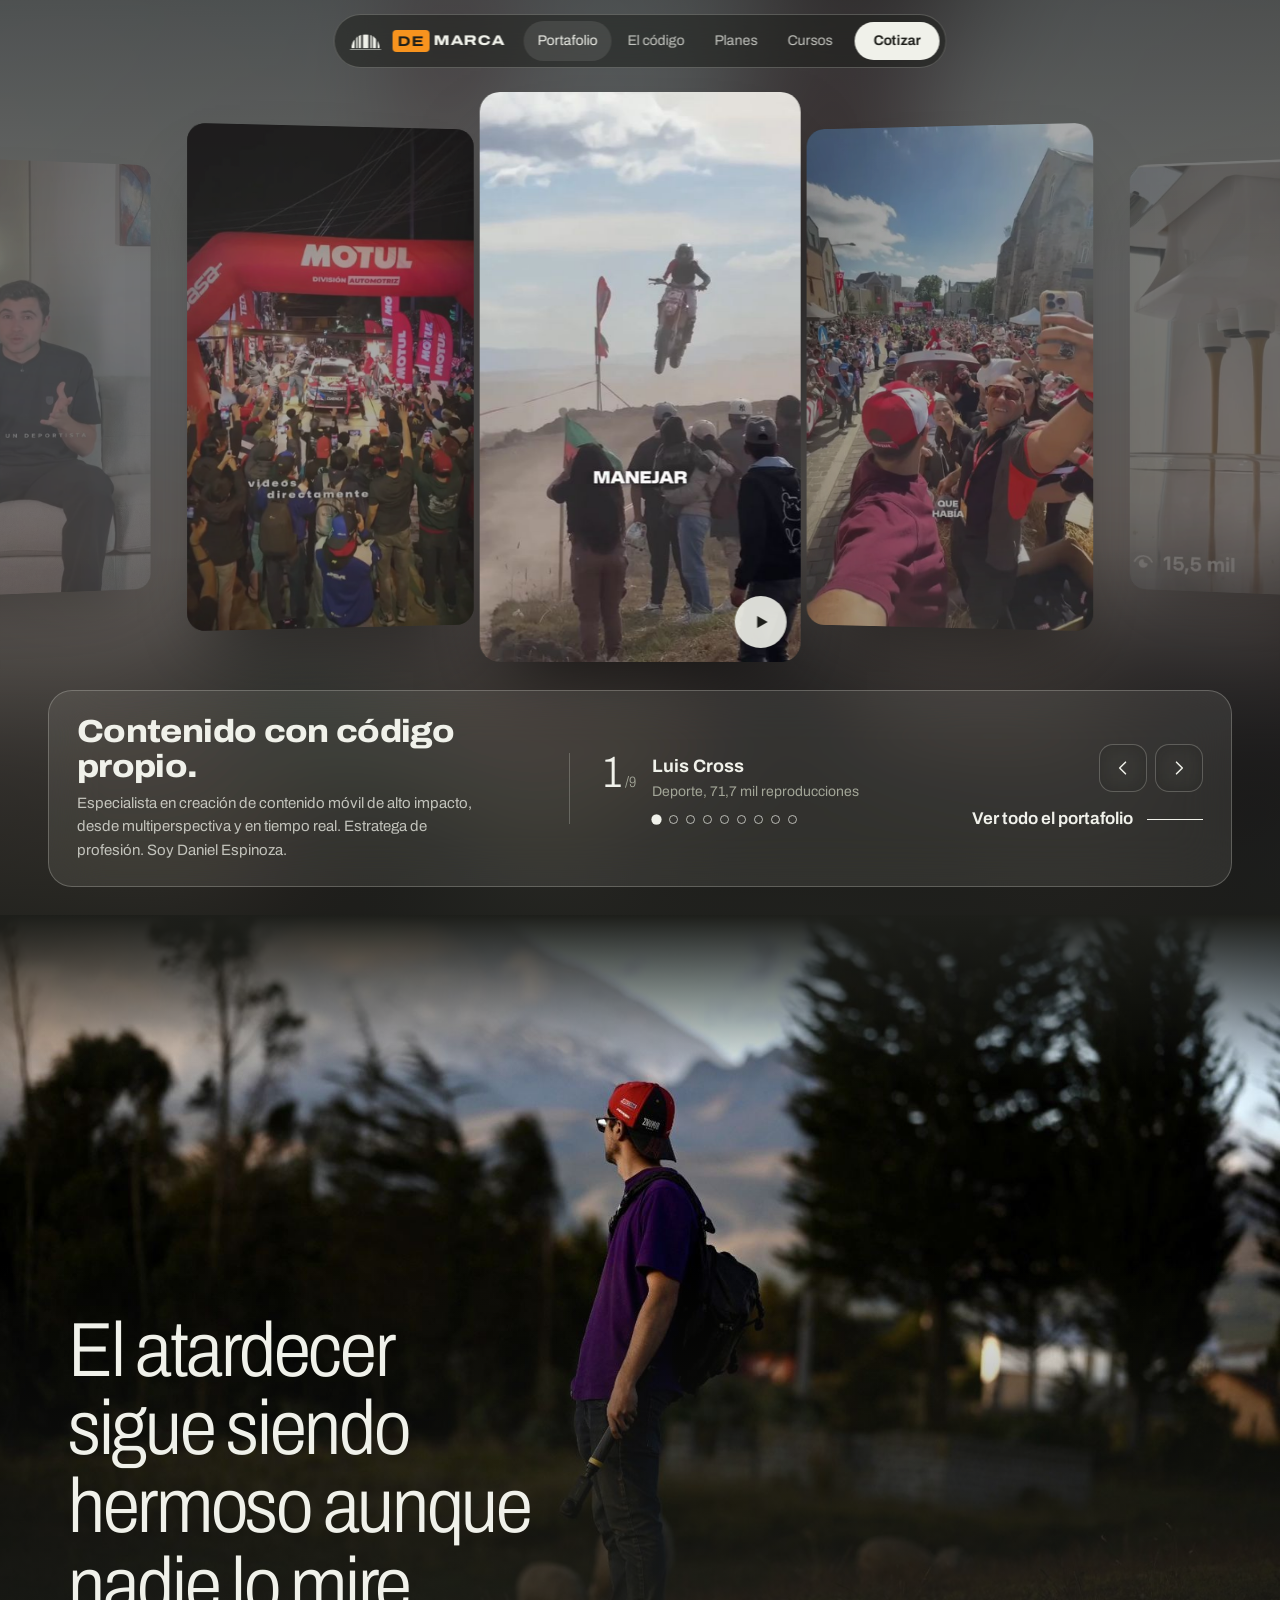
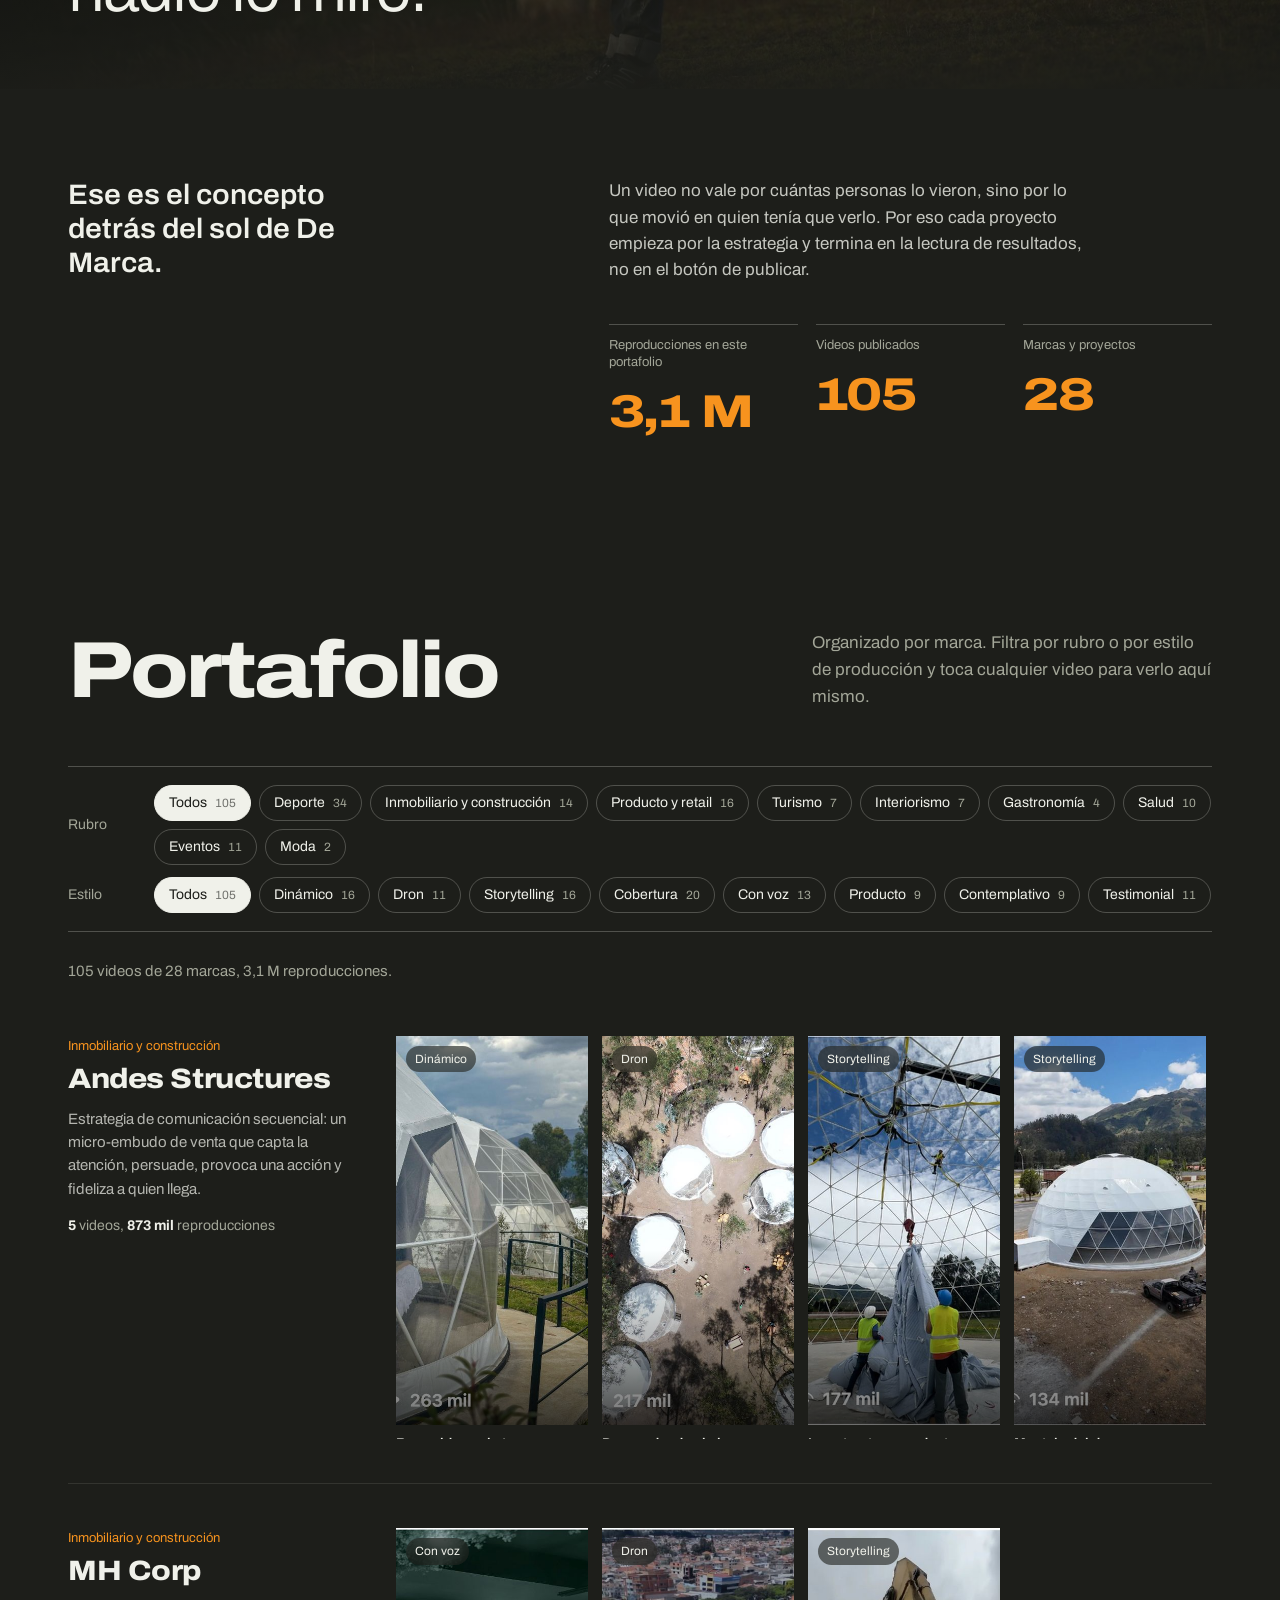
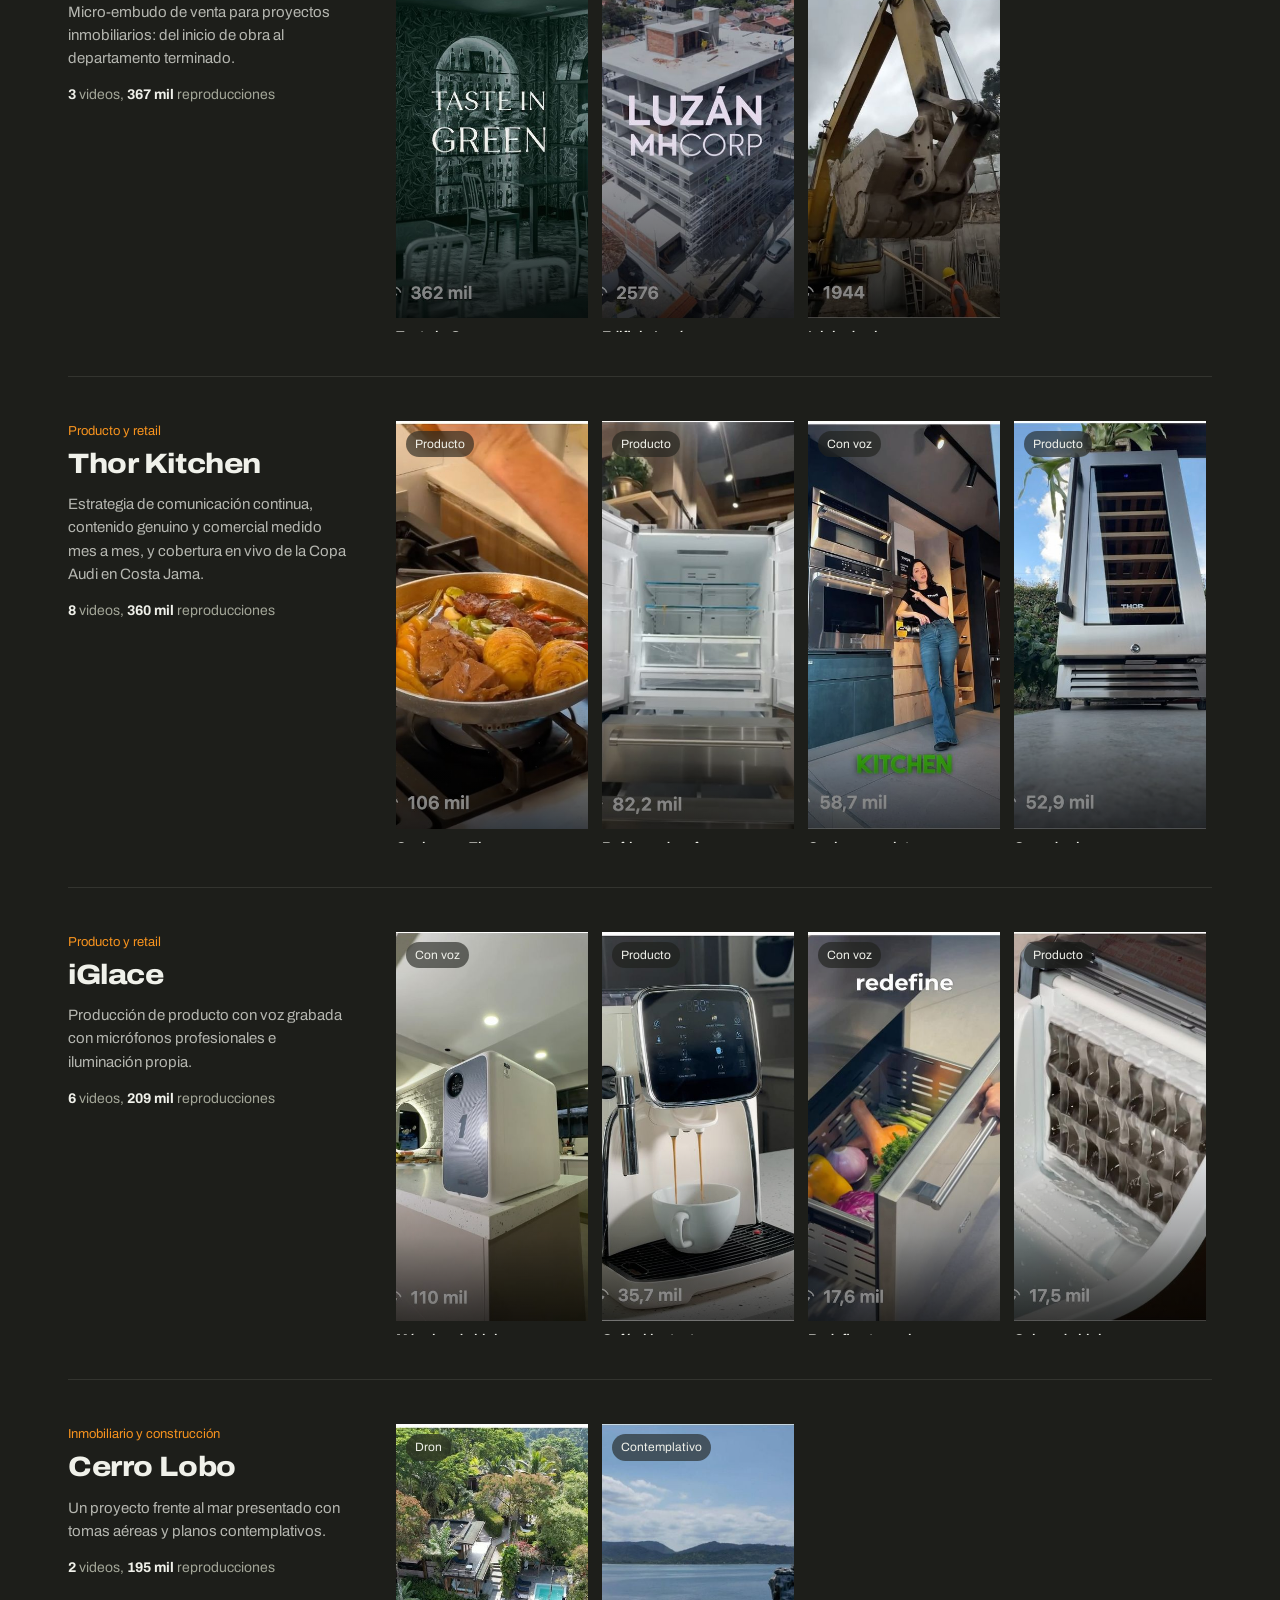
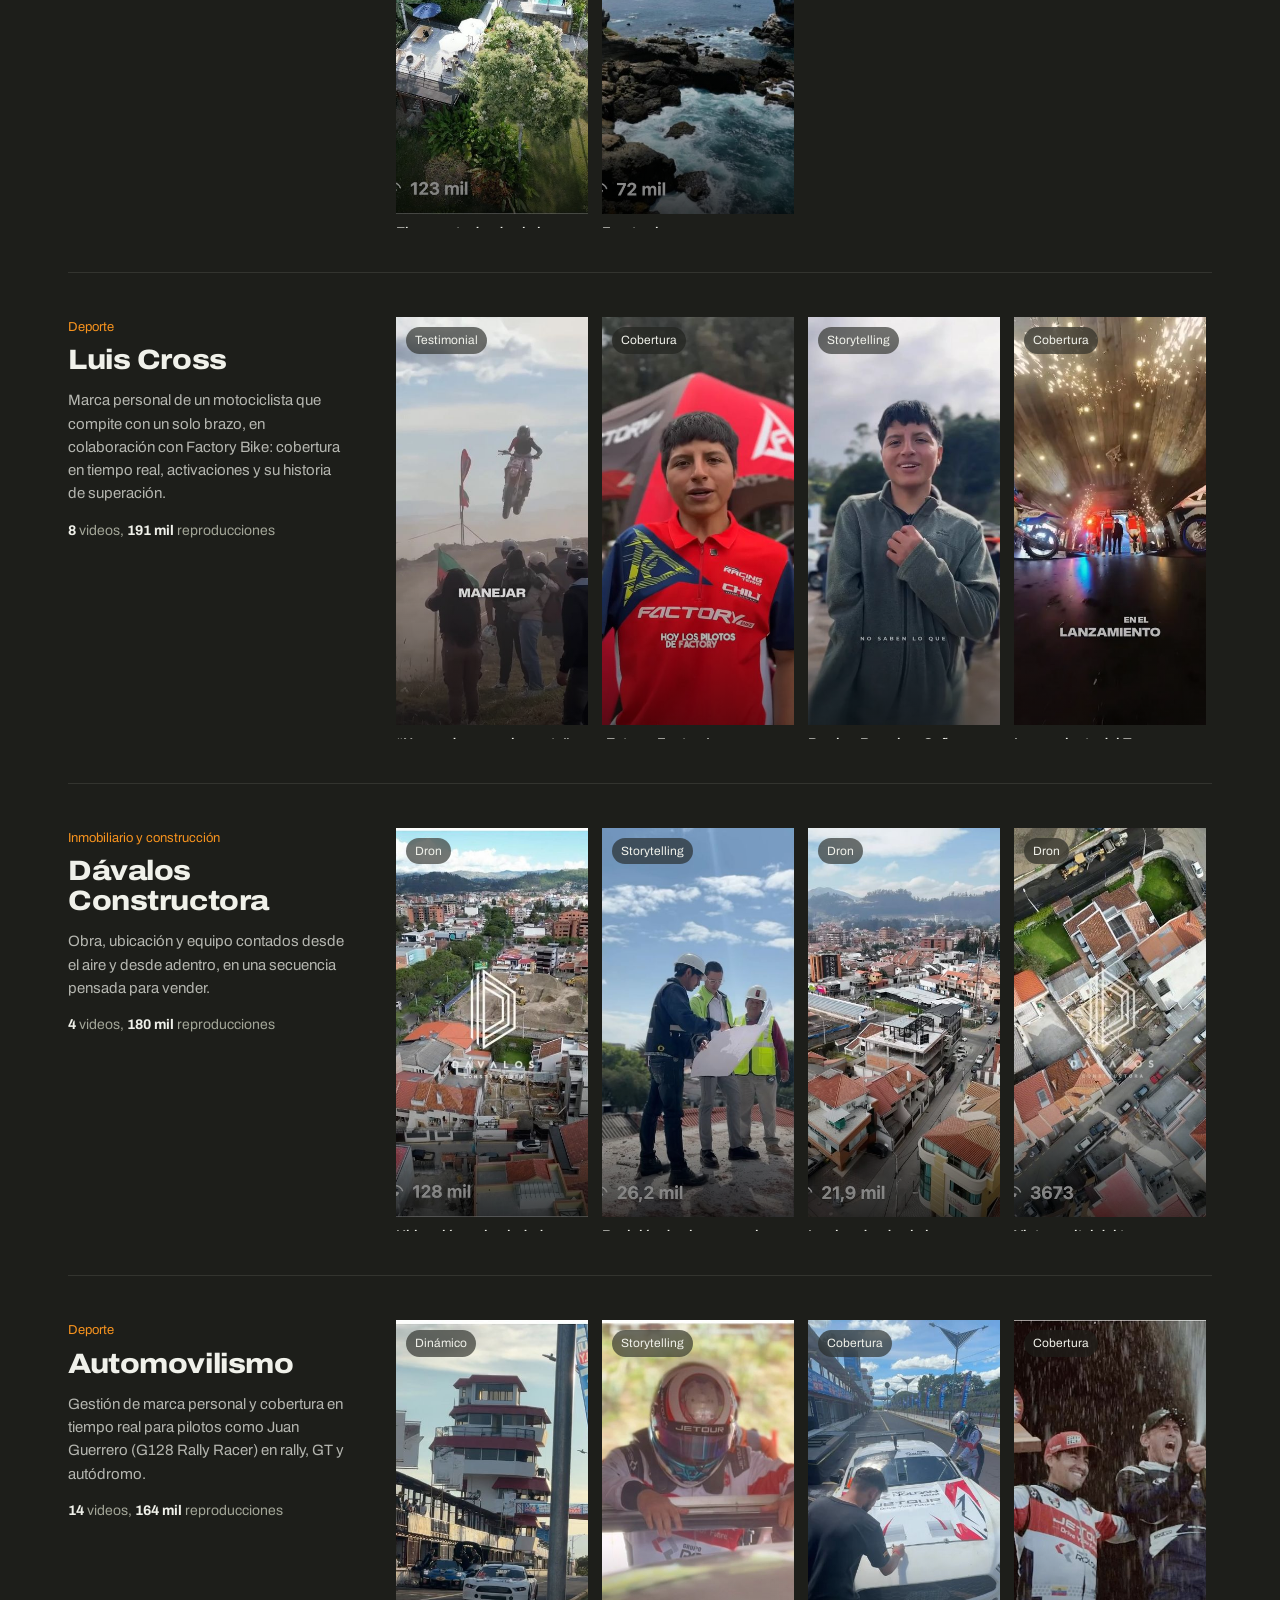
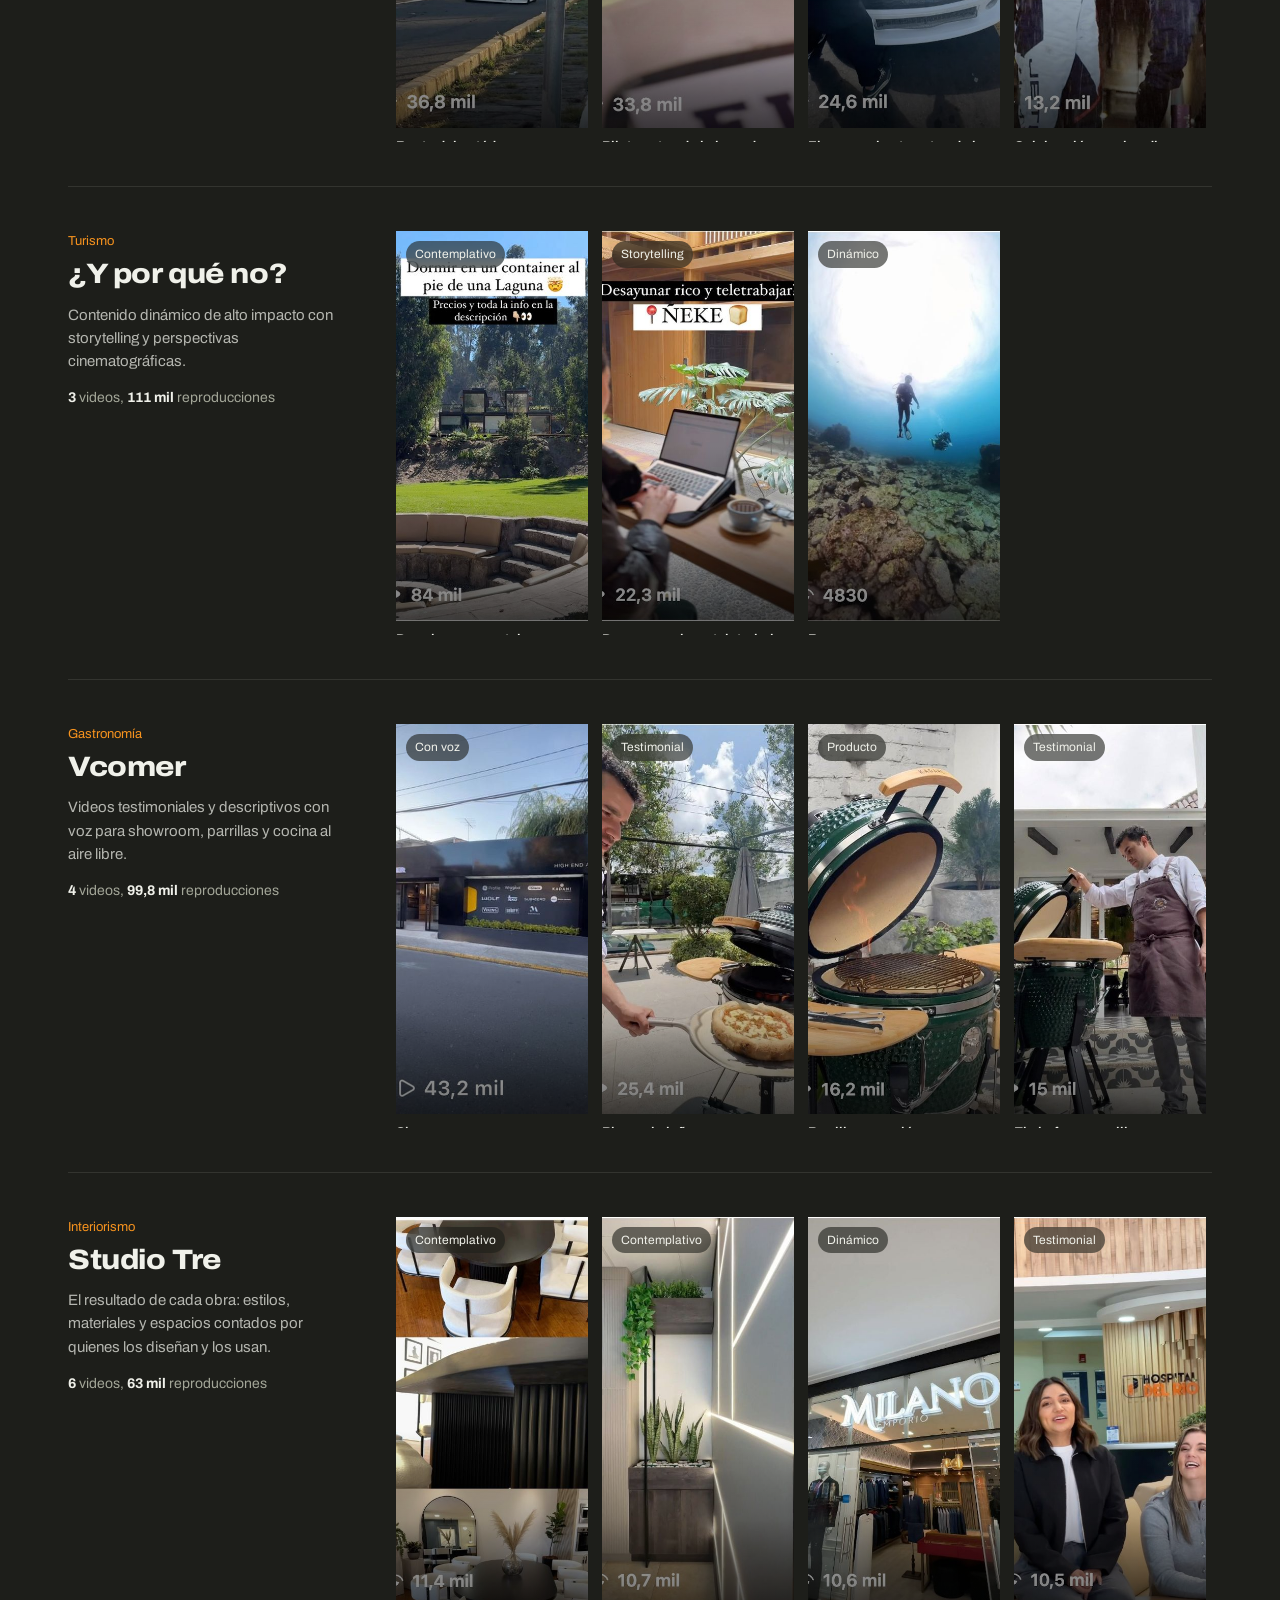
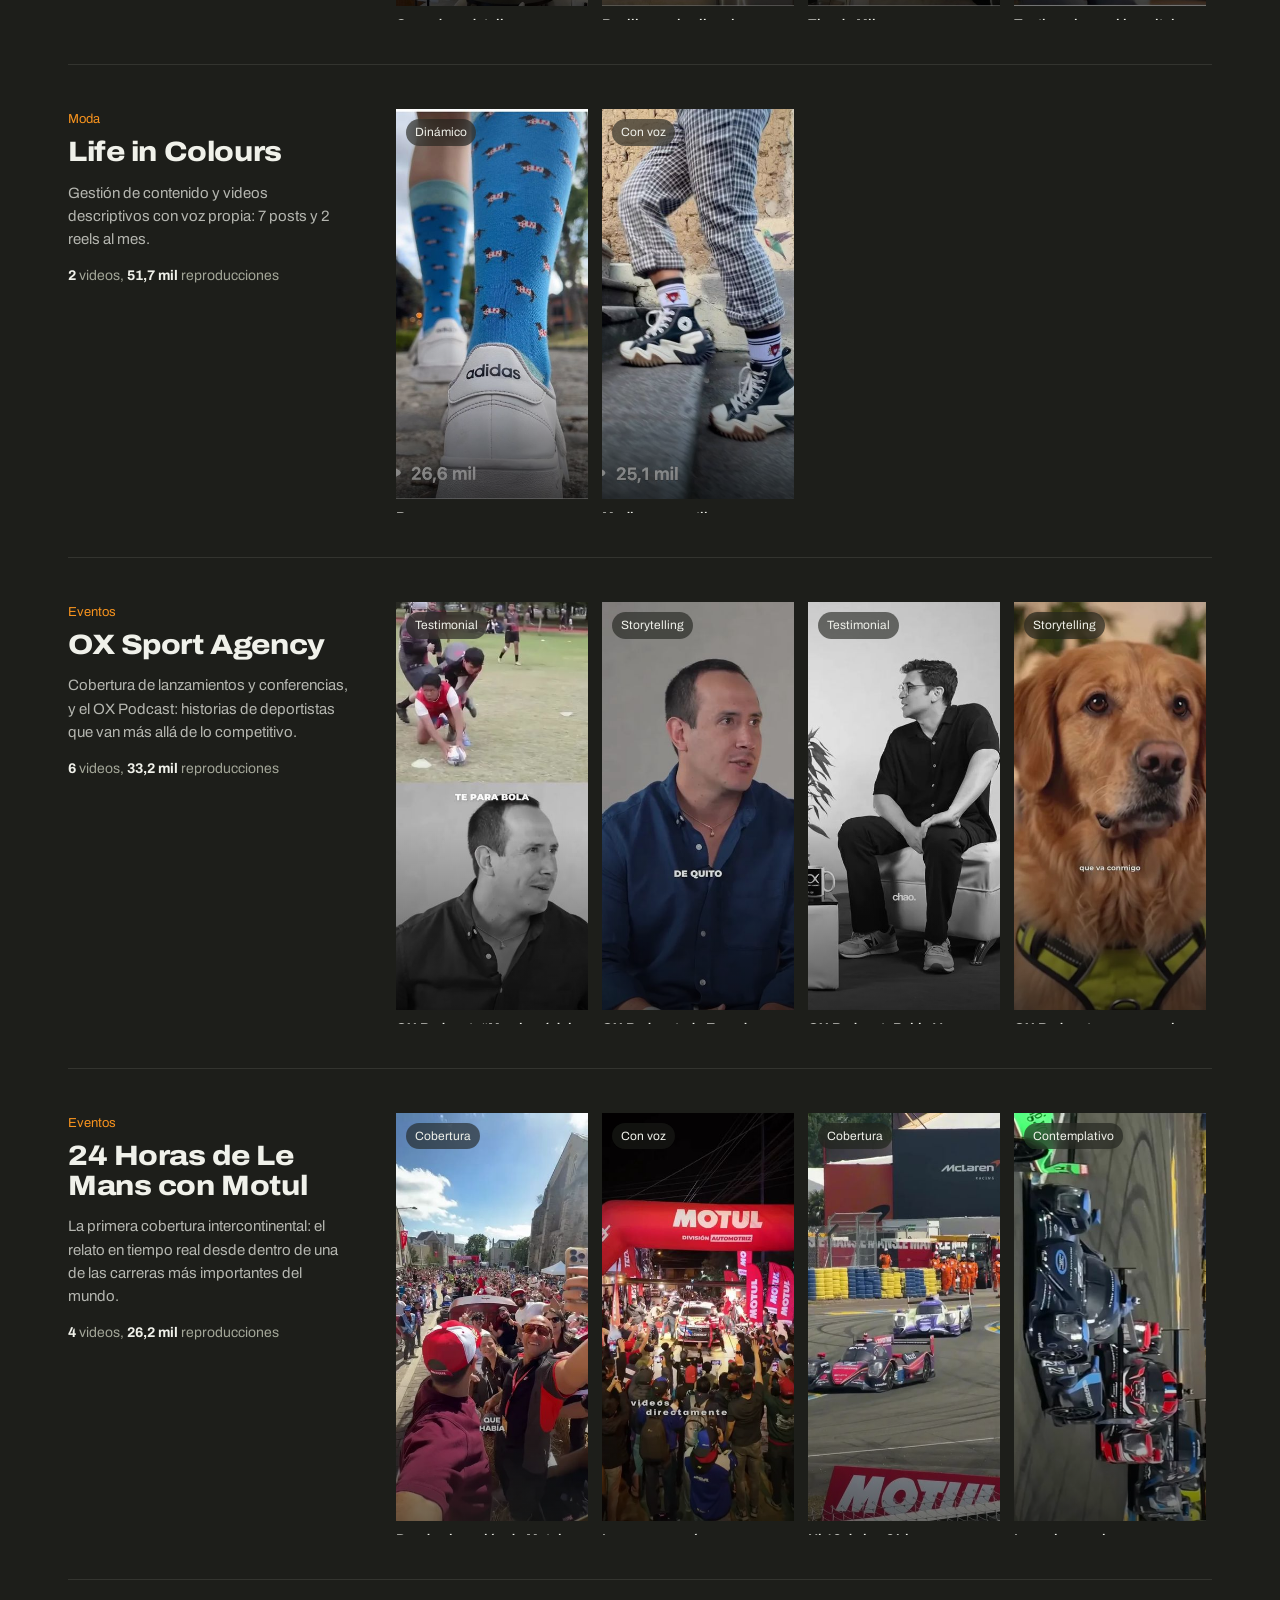
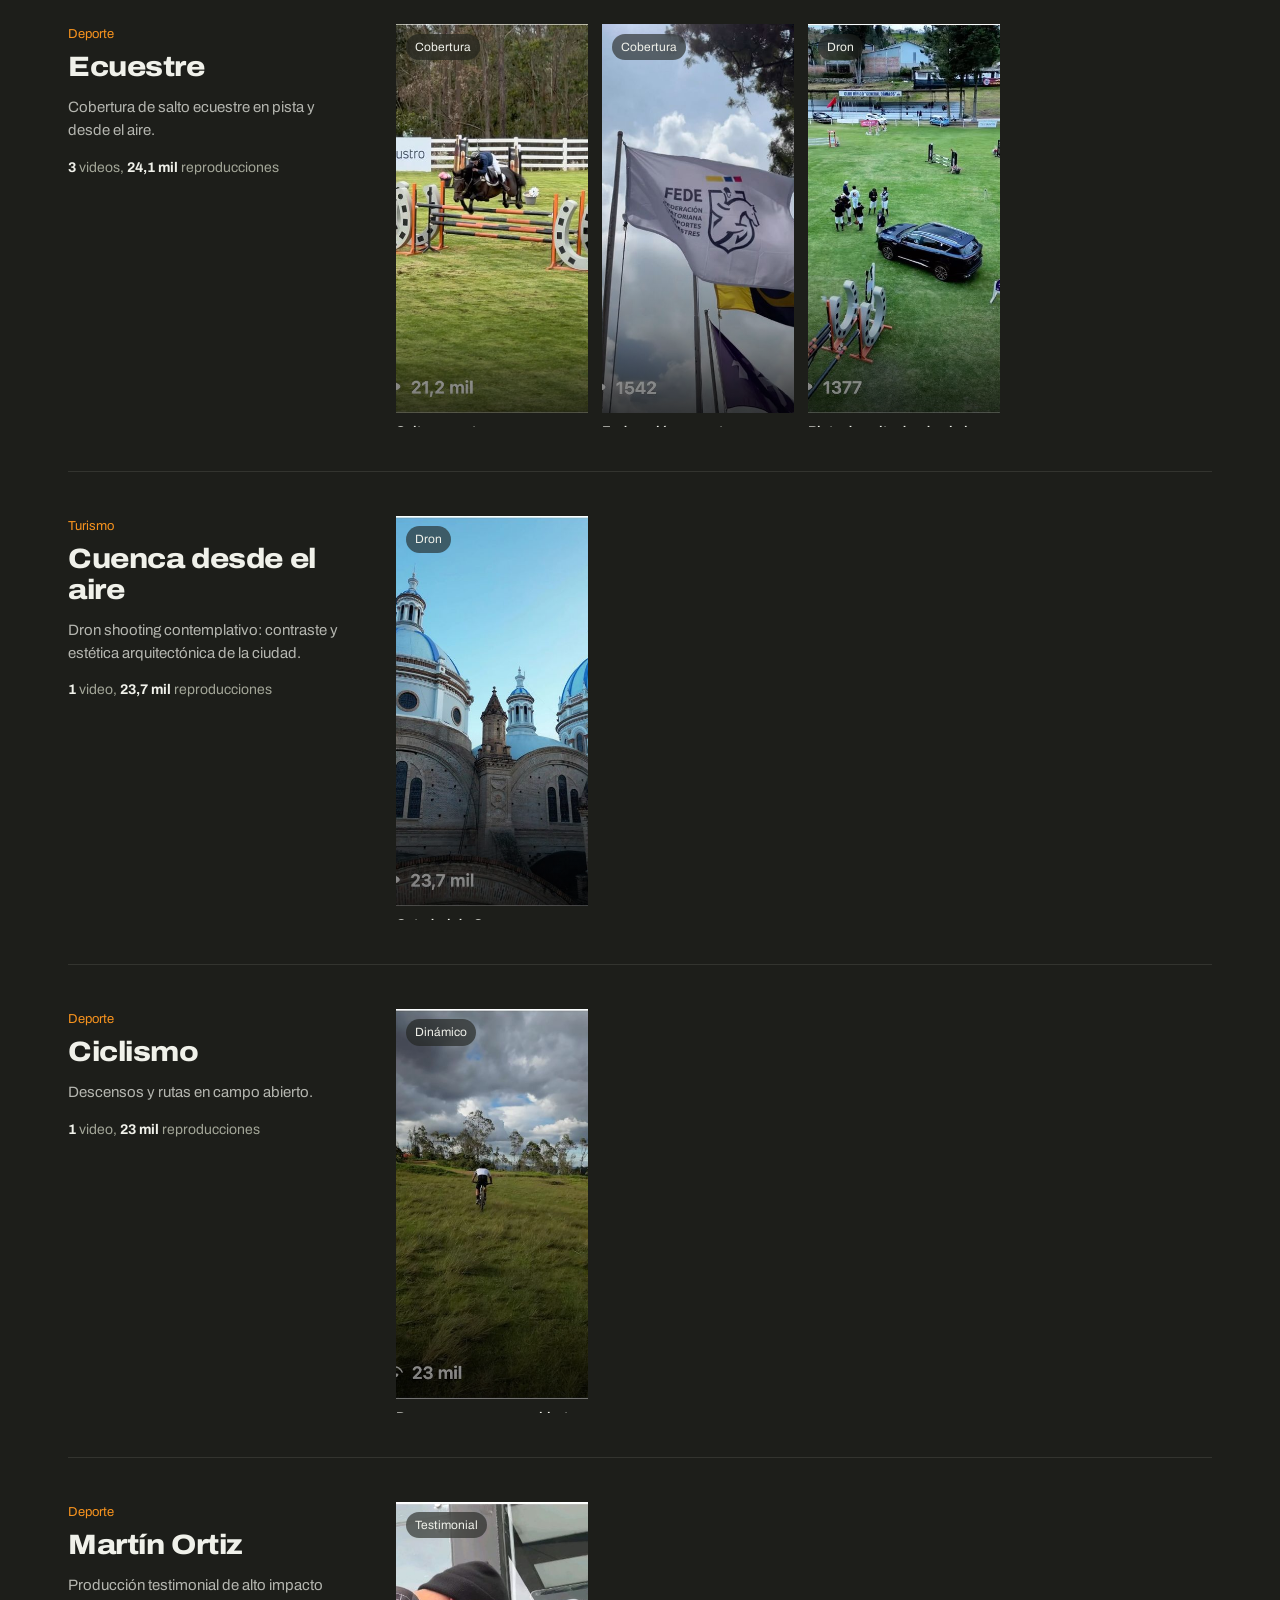
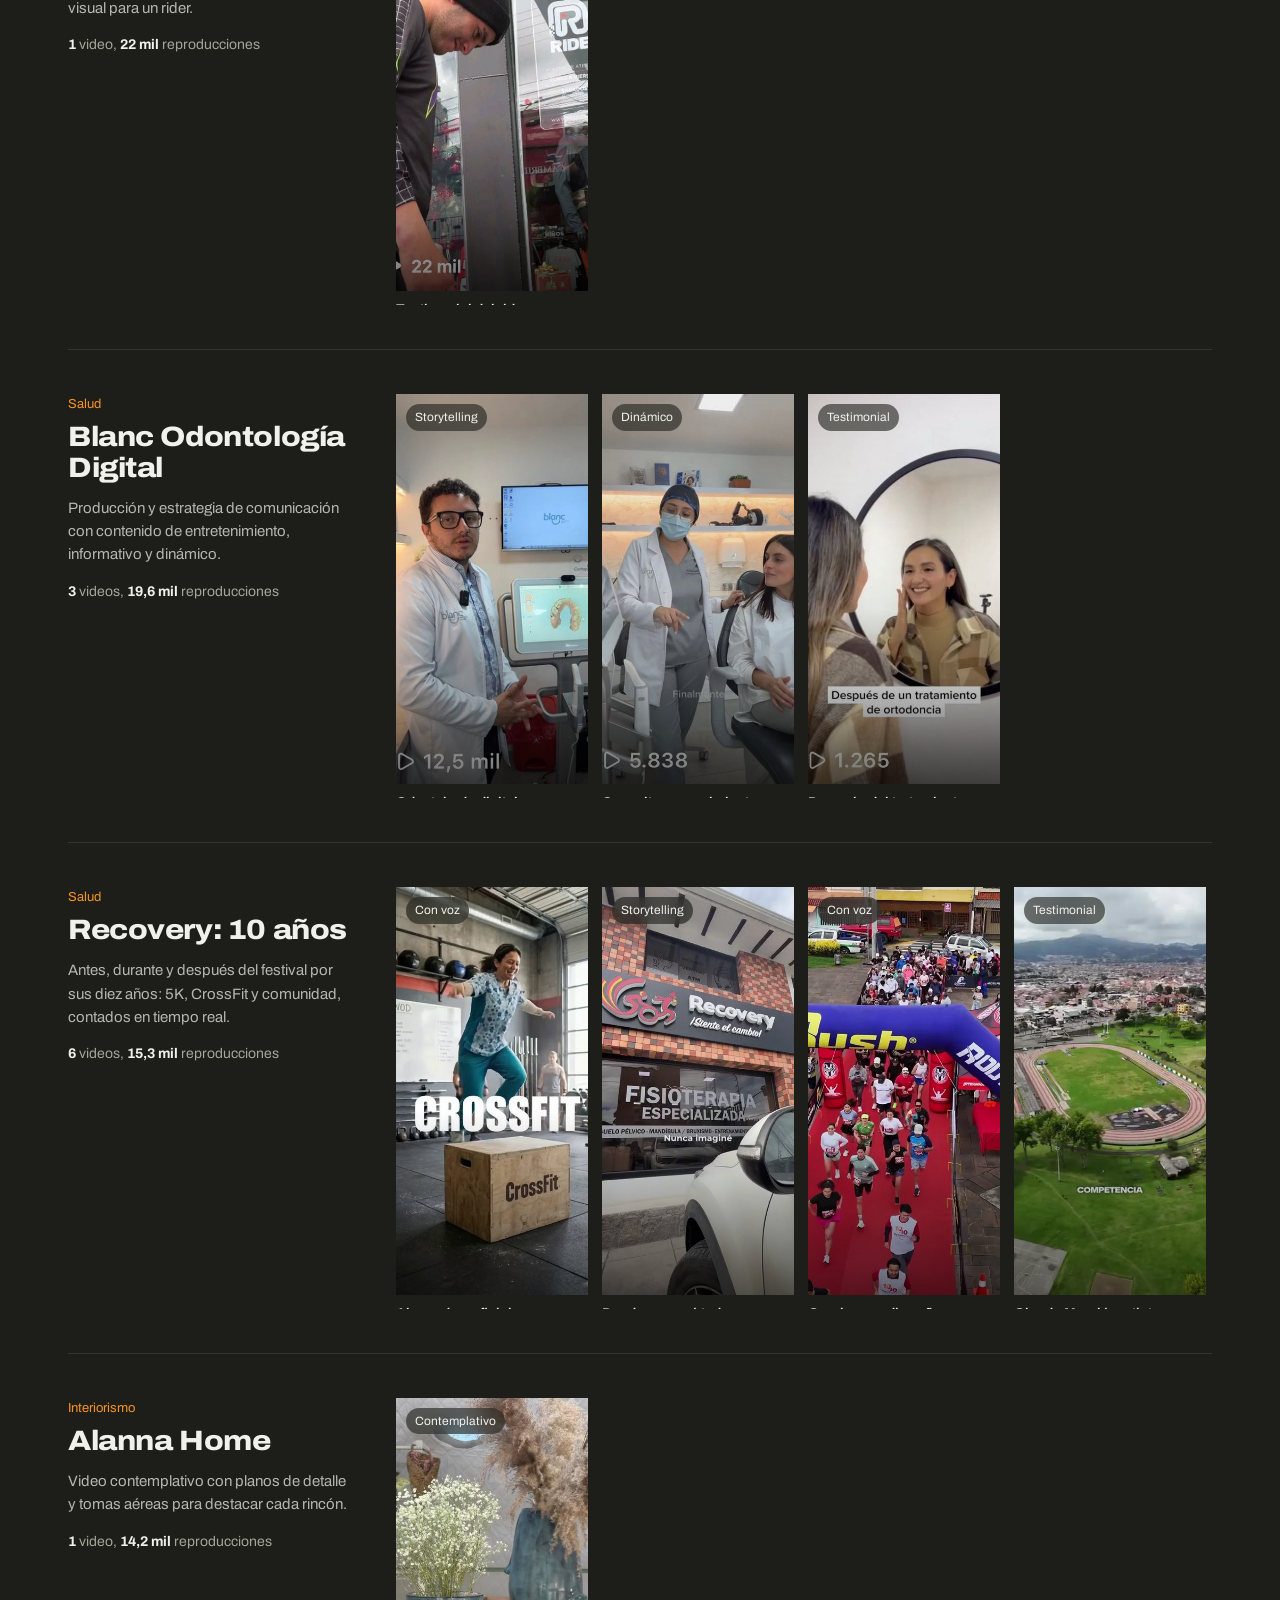
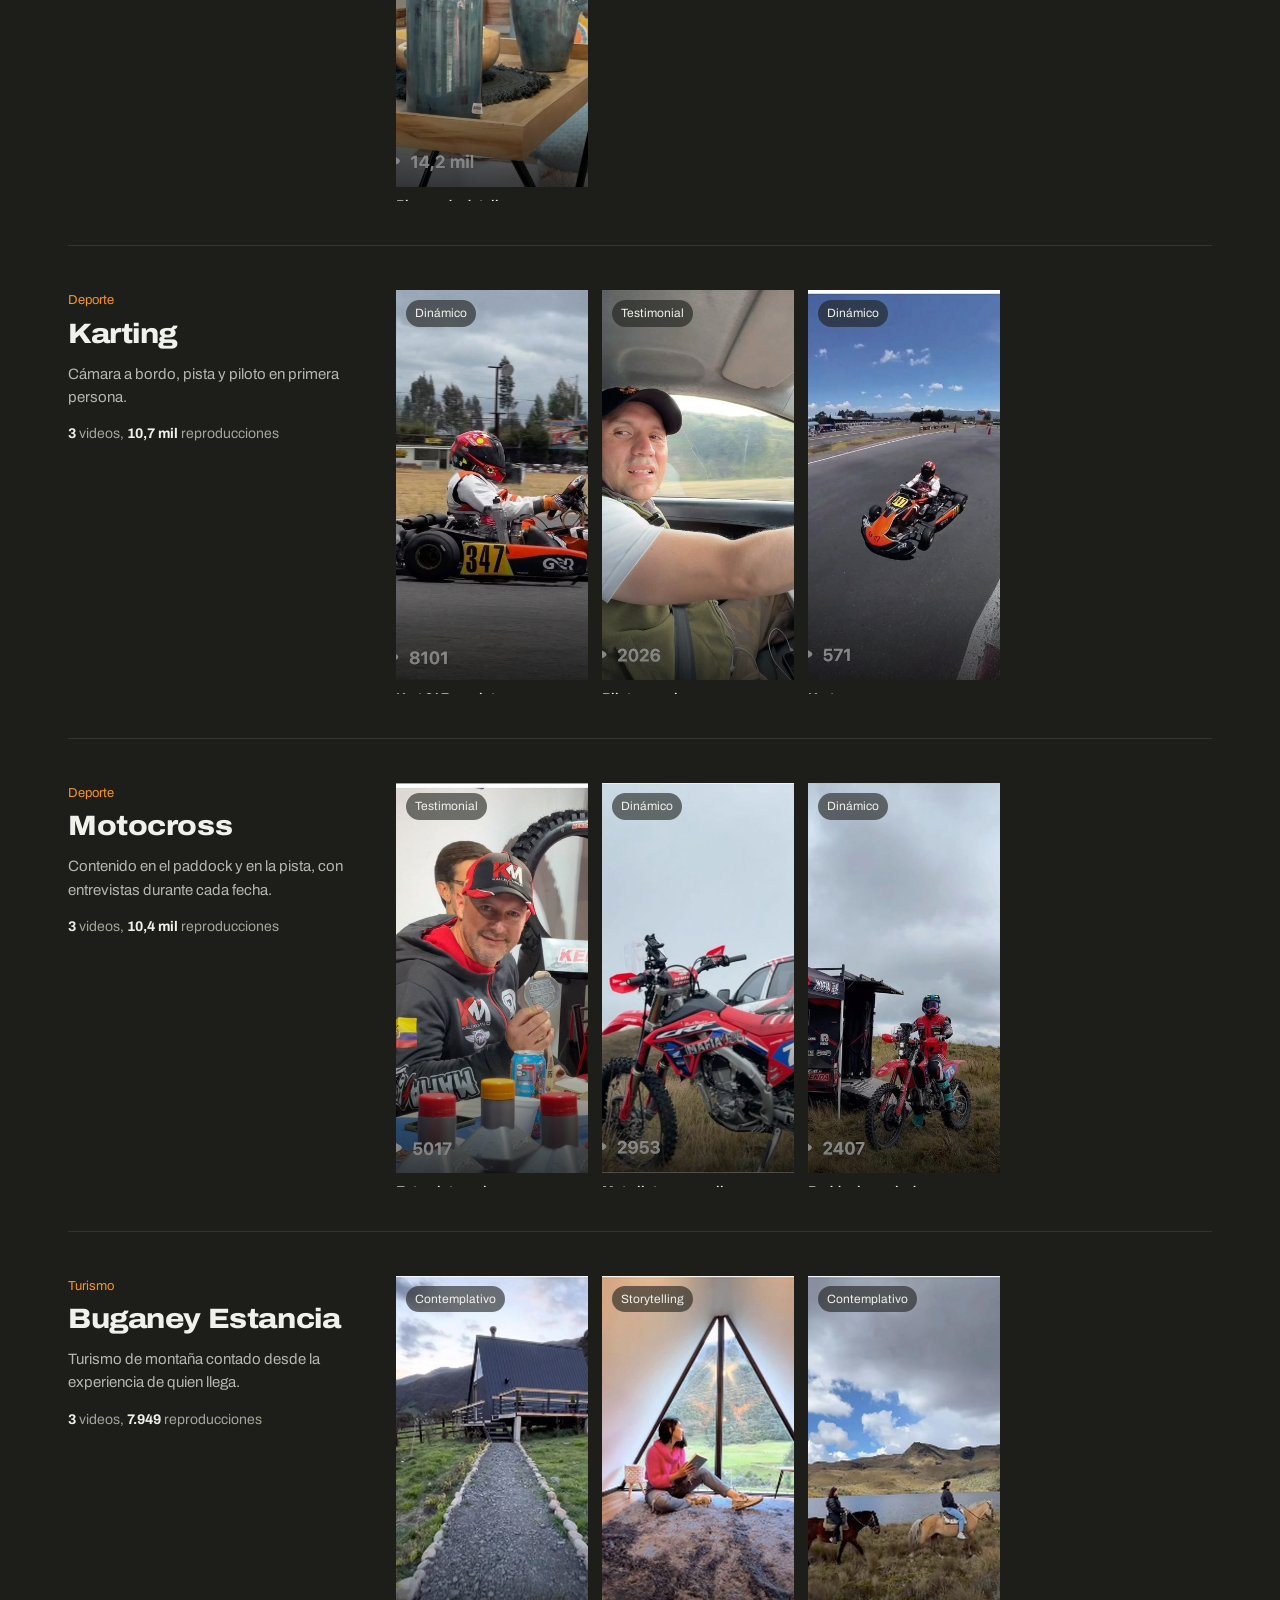
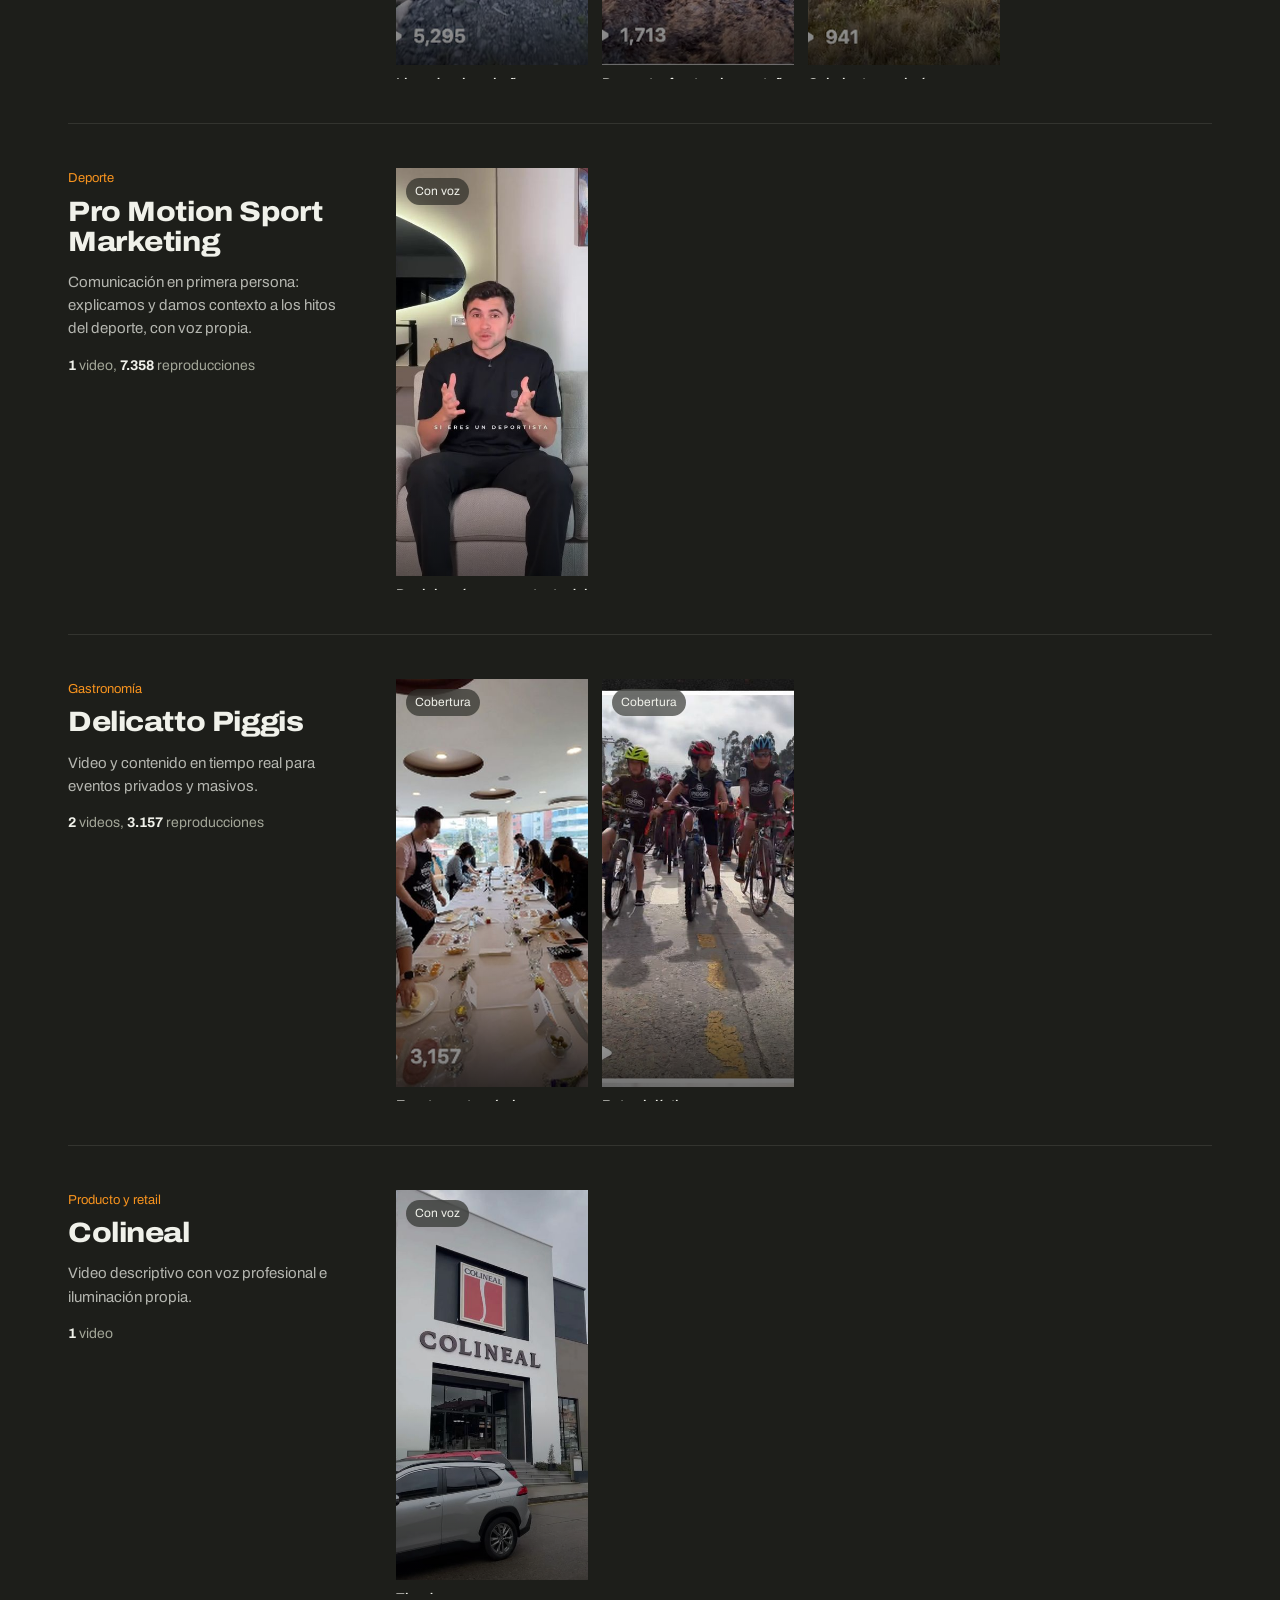
==== index.html @ 50041411 "Portada con videos en reproduccion automatica, Luis Cross con colaboraciones de Pro Motion, sin gene" ====
<!doctype html>
<html lang="es">
<head>
<meta charset="utf-8">
<meta name="viewport" content="width=device-width, initial-scale=1">
<title>De Marca · Daniel Espinoza</title>
<meta name="description" content="Producción audiovisual y estrategia de comunicación de Daniel Espinoza. Portafolio de videos para deporte, inmobiliario, turismo, salud, producto, gastronomía y más.">
<meta property="og:title" content="De Marca · Daniel Espinoza">
<meta property="og:description" content="Contenido con código propio. Producción audiovisual y estrategia de comunicación.">
<meta property="og:image" content="assets/brand/og.jpg">
<meta name="theme-color" content="#1D1E1A">
<link rel="icon" href="assets/brand/favicon.svg" type="image/svg+xml">
<link rel="preconnect" href="https://fonts.googleapis.com">
<link rel="preconnect" href="https://fonts.gstatic.com" crossorigin>
<link href="https://fonts.googleapis.com/css2?family=Archivo:wdth,wght@62..125,300..900&display=swap" rel="stylesheet">
<link rel="stylesheet" href="assets/css/styles.css">
</head>
<body>
<a class="saltar" href="#portafolio">Ir al portafolio</a>

<header class="nav" id="nav">
  <a class="nav-logo" href="#inicio" aria-label="De Marca, inicio">
    <span class="logo-sol" data-sol="nav"></span>
    <span class="logo-texto"><b>DE</b>MARCA</span>
  </a>
  <nav class="nav-links" aria-label="Secciones">
    <a href="#portafolio">Portafolio</a>
    <a href="#codigo">El código</a>
    <a href="#planes">Planes</a>
    <a href="#cursos">Cursos</a>
  </nav>
  <a class="btn btn-claro nav-cta" href="#cotizar">Cotizar</a>
</header>

<main>
<!-- HERO -->
<section class="hero" id="inicio" aria-label="Presentación">
  <div class="hero-fondo" aria-hidden="true"><div class="hf hf-a"></div><div class="hf hf-b"></div></div>
  <div class="hero-escena">
    <div class="coverflow" id="coverflow" aria-roledescription="carrusel" aria-label="Videos destacados"></div>
  </div>
  <div class="hero-barra">
    <div class="hero-copy">
      <h1>Contenido con código propio.</h1>
      <p class="hero-lead">Especialista en creación de contenido móvil de alto impacto, desde multiperspectiva y en tiempo real. Estratega de profesión. Soy Daniel Espinoza.</p>
    </div>
    <div class="hero-meta" aria-live="polite">
      <p class="hero-indice"><span id="heroIdx">1</span><small>/<span id="heroTotal">9</span></small></p>
      <div>
        <p class="hero-marca" id="heroMarca">Andes Structures</p>
        <p class="hero-detalle" id="heroDetalle">Inmobiliario, 263 mil reproducciones</p>
        <div class="hero-puntos" id="heroPuntos" role="tablist" aria-label="Videos destacados"></div>
      </div>
    </div>
    <div class="hero-acciones">
      <div class="hero-flechas">
        <button class="flecha" id="heroPrev" aria-label="Video anterior"><svg viewBox="0 0 24 24"><path d="M15 5l-7 7 7 7"/></svg></button>
        <button class="flecha" id="heroNext" aria-label="Video siguiente"><svg viewBox="0 0 24 24"><path d="M9 5l7 7-7 7"/></svg></button>
      </div>
      <a class="link-linea" href="#portafolio">Ver todo el portafolio</a>
    </div>
  </div>
</section>

<!-- MANIFIESTO -->
<section class="manifiesto" aria-label="Manifiesto">
  <figure class="manifiesto-foto">
    <img src="assets/fotos/horizonte.jpg" alt="Daniel Espinoza con la cámara 360 mirando al horizonte al atardecer" loading="lazy">
    <figcaption class="contenedor"><p class="manifiesto-frase">El atardecer sigue siendo hermoso aunque nadie lo mire.</p></figcaption>
  </figure>
  <div class="contenedor manifiesto-grid">
    <p class="manifiesto-sub">Ese es el concepto detrás del sol de De Marca.</p>
    <div class="manifiesto-texto">
      <p>Un video no vale por cuántas personas lo vieron, sino por lo que movió en quien tenía que verlo. Por eso cada proyecto empieza por la estrategia y termina en la lectura de resultados, no en el botón de publicar.</p>
      <dl class="cifras">
        <div><dt>Reproducciones en este portafolio</dt><dd id="cifraVistas">2,8 M</dd></div>
        <div><dt>Videos publicados</dt><dd id="cifraVideos">80</dd></div>
        <div><dt>Marcas y proyectos</dt><dd id="cifraMarcas">24</dd></div>
      </dl>
    </div>
  </div>
</section>

<!-- PORTAFOLIO -->
<section class="portafolio" id="portafolio" aria-labelledby="tPortafolio">
  <div class="contenedor">
    <div class="seccion-cabeza">
      <h2 id="tPortafolio" class="titulo-xl">Portafolio</h2>
      <p class="seccion-lead">Organizado por marca. Filtra por rubro o por estilo de producción y toca cualquier video para verlo aquí mismo.</p>
    </div>
    <div class="filtros">
      <div class="filtro-fila" role="group" aria-label="Filtrar por rubro">
        <span class="filtro-nombre">Rubro</span>
        <div class="chips" id="chipsRubro"></div>
      </div>
      <div class="filtro-fila" role="group" aria-label="Filtrar por estilo de producción">
        <span class="filtro-nombre">Estilo</span>
        <div class="chips" id="chipsEstilo"></div>
      </div>
    </div>
    <p class="resultado" id="resultado" aria-live="polite"></p>
    <div class="grupos" id="grupos"></div>
  </div>
</section>

<!-- QUIÉN ESTÁ DETRÁS -->
<section class="detras" id="detras" aria-labelledby="tDetras">
  <div class="contenedor">
    <div class="detras-cabeza">
      <h2 id="tDetras" class="titulo-xl">Detrás de cámara</h2>
      <div class="detras-texto">
        <p class="detras-lead">Soy Daniel Espinoza, productor audiovisual y estratega de comunicación digital. De Marca viene de mi nombre.</p>
        <p>Creo contenido móvil de alto impacto: mezclo la inmediatez del celular con las perspectivas de las cámaras de acción, la 360 y las tomas de dron para contar un mismo mensaje desde varios ángulos y dejar una impresión que se recuerde.</p>
      </div>
    </div>
    <div class="roles">
      <article>
        <h3>Productor audiovisual</h3>
        <p>Producción y edición instantánea con una metodología propia que entrega mientras el evento todavía está pasando, del deportivo al corporativo.</p>
      </article>
      <article>
        <h3>Estratega de comunicación</h3>
        <p>Licenciado en Marketing por la Universidad del Azuay. Ideación, creación y distribución de contenido con procesos sistematizados que leen patrones de rendimiento y deciden qué crear y qué recrear en cada periodo.</p>
      </article>
      <article>
        <h3>Al frente de Pro Motion</h3>
        <p>Pro Motion Sport Marketing es la primera agencia especializada en marca personal de deportistas profesionales. Desde ahí cubro competencias en vivo y construyo la narrativa de pilotos, riders y atletas.</p>
      </article>
    </div>
    <dl class="hitos">
      <div><dt>71 mil</dt><dd>reproducciones de “No puedes manejar moto”, la historia de superación de Luis Cross con Factory Bike</dd></div>
      <div><dt>Le Mans</dt><dd>primera cobertura intercontinental: las 24 Horas en tiempo real con Motul</dd></div>
      <div><dt>3 países</dt><dd>GT Challenge en Panamá, Barbados y Guyana con cámaras a bordo</dd></div>
      <div><dt>28</dt><dd>proyectos entre marcas, deportistas y eventos de nueve rubros distintos</dd></div>
    </dl>
    <div class="collage">
      <figure class="c-a"><img src="assets/fotos/rally360.jpg" alt="Cobertura 360 de un buggy en rally frente al público" loading="lazy"><figcaption>Cobertura 360 de rally</figcaption></figure>
      <figure class="c-b"><img src="assets/fotos/abordo.jpg" alt="Daniel instalando una cámara dentro de un auto de carreras" loading="lazy"><figcaption>Cámaras a bordo</figcaption></figure>
      <figure class="c-c"><img src="assets/fotos/lambo.jpg" alt="Daniel saliendo de un Lamborghini en boxes" loading="lazy"><figcaption>A bordo de un Lamborghini en Panamá</figcaption></figure>
      <figure class="c-d"><img src="assets/fotos/guyana.jpg" alt="Daniel en la parrilla de salida del GT Challenge en Guyana" loading="lazy"><figcaption>Parrilla del GT Challenge en Guyana</figcaption></figure>
      <figure class="c-e"><img src="assets/fotos/luis.jpg" alt="Entrevista en un granero con un motociclista" loading="lazy"><figcaption>Con Luis Cross, motociclista que compite con un solo brazo</figcaption></figure>
      <figure class="c-f"><img src="assets/fotos/barbados.jpg" alt="Equipo organizador junto a los autos del GT Challenge en Barbados" loading="lazy"><figcaption>Equipo del GT Challenge en Barbados</figcaption></figure>
    </div>
  </div>
</section>

<!-- EL CÓDIGO -->
<section class="codigo" id="codigo" aria-labelledby="tCodigo">
  <div class="contenedor">
    <div class="codigo-intro">
      <div class="codigo-sol" id="codigoSol"></div>
      <div class="codigo-texto">
        <h2 id="tCodigo" class="titulo-xl">El código</h2>
        <p class="codigo-lead">Cada marca tiene un código que no se repite.</p>
        <p>El logo es un código de barras, pero no para identificar productos en una caja: cada proyecto, cada marca y cada video tiene un estilo propio que no se puede copiar. Las barras forman un sol sobre el horizonte. La mitad que se ve es el contenido. La mitad que no se ve es la estrategia, y es la que sostiene todo lo demás.</p>
        <p>Siete barras, siete pilares. Su grosor cambia según la marca: así se lee dónde está su fuerza y dónde su oportunidad.</p>
      </div>
    </div>

    <ol class="pilares" id="pilares"></ol>

  </div>
</section>

<!-- SERVICIOS / PROCESO -->
<section class="servicios" aria-labelledby="tServicios">
  <div class="contenedor">
    <div class="seccion-cabeza">
      <h2 id="tServicios" class="titulo-xl">Cómo trabajo</h2>
      <p class="seccion-lead">Rodaje instantáneo con iPhone, dron, cámara 360, estabilizador, micrófonos profesionales e iluminación propia. Un equipo liviano que llega a donde está la historia.</p>
    </div>
    <ol class="proceso">
      <li><span class="paso">1</span><h3>Diagnóstico</h3><p>Leemos el código de tu marca: qué la hace única, a quién le habla y qué necesita lograr.</p></li>
      <li><span class="paso">2</span><h3>Estrategia y guion</h3><p>Ideas clave, objetivo, mensaje y recursos por pieza. Si hace falta, un micro-embudo completo.</p></li>
      <li><span class="paso">3</span><h3>Producción</h3><p>Storytelling y dirección en el rodaje. Tomas dinámicas, aéreas, testimoniales o de producto.</p></li>
      <li><span class="paso">4</span><h3>Edición y audio</h3><p>Montaje, voz y sonido. Hasta dos rondas de cambios después de presentar cada video.</p></li>
      <li><span class="paso">5</span><h3>Lectura</h3><p>Medimos qué movió cada video y reajustamos el siguiente mes con esa información.</p></li>
    </ol>
  </div>
</section>

<!-- PLANES + COTIZADOR -->
<section class="planes" id="planes" aria-labelledby="tPlanes">
  <p class="planes-fondo" aria-hidden="true">Planes</p>
  <div class="contenedor">
    <h2 id="tPlanes" class="sr">Planes y tipos de video</h2>
    <div class="tarjetas-plan" id="tarjetasPlan"></div>

    <div class="cotizador" id="cotizar">
      <div class="cotizador-cabeza">
        <h3>Arma tu cotización</h3>
        <p>Elige cuántos videos de cada tipo necesitas. El total se calcula al instante y te llega lista por WhatsApp.</p>
      </div>
      <div class="cotizador-filas" id="cotizadorFilas"></div>
      <div class="cotizador-total">
        <div>
          <p class="total-etiqueta">Total estimado</p>
          <p class="total-valor" id="totalValor">$0</p>
          <p class="total-nota" id="totalNota">Agrega al menos un video.</p>
        </div>
        <a class="btn btn-naranja" id="enviarCotizacion" href="#" target="_blank" rel="noopener" aria-disabled="true">Enviar por WhatsApp</a>
      </div>
      <ul class="condiciones">
        <li>El servicio inicia con el 50% del valor total.</li>
        <li>Hasta 2 cambios por video después de presentarlo.</li>
        <li>Los viáticos fuera de la ciudad se cotizan aparte.</li>
        <li>Valores referenciales por video. La propuesta final se ajusta a tu proyecto.</li>
      </ul>
    </div>
  </div>
</section>

<!-- CURSOS -->
<section class="cursos" id="cursos" aria-labelledby="tCursos">
  <div class="contenedor">
    <div class="seccion-cabeza">
      <h2 id="tCursos" class="titulo-xl">Cursos</h2>
      <p class="seccion-lead">Lo que aplico con cada marca, ordenado para que lo hagas tú. Abrimos inscripciones pronto.</p>
    </div>
    <div class="lista-cursos">
      <article class="curso">
        <span class="curso-sol" data-sol="curso1"></span>
        <h3>Contenido instantáneo con el celular</h3>
        <p>Grabar, iluminar, estabilizar y editar videos de calidad profesional con lo que llevas en el bolsillo.</p>
        <a class="link-linea" data-curso="Contenido instantáneo con el celular" href="#">Avísame cuando abra</a>
      </article>
      <article class="curso">
        <span class="curso-sol" data-sol="curso2"></span>
        <h3>Estrategias de comunicación escalables</h3>
        <p>Pilares, formatos, calendario y micro-embudos para que tus redes crezcan con un sistema y no con suerte.</p>
        <a class="link-linea" data-curso="Estrategias de comunicación escalables" href="#">Avísame cuando abra</a>
      </article>
      <article class="curso">
        <span class="curso-sol" data-sol="curso3"></span>
        <h3>Inteligencia artificial para tu comunicación</h3>
        <p>De la ideación al guion y a la producción: cómo integrar IA en cada paso sin perder tu voz.</p>
        <a class="link-linea" data-curso="Inteligencia artificial para tu comunicación" href="#">Avísame cuando abra</a>
      </article>
    </div>
  </div>
</section>

<!-- MARCAS -->
<section class="marcas" aria-labelledby="tMarcas">
  <div class="contenedor">
    <h2 id="tMarcas" class="marcas-titulo">Marcas que confiaron su código</h2>
    <p class="marcas-lista">Andes Structures <i></i> Thor Kitchen <i></i> MH Corp <i></i> Dávalos Constructora <i></i> iGlace <i></i> Vcomer <i></i> Colineal <i></i> Blanc Odontología <i></i> Clínica Latino <i></i> Studio Tre <i></i> Alanna Home <i></i> Life in Colours <i></i> Cerro Lobo <i></i> ¿Y por qué no? <i></i> Buganey Estancia <i></i> Delicatto Piggis <i></i> Pizzo Tr3s <i></i> El Quijote <i></i> OX Sport Agency <i></i> Torre Médica <i></i> Luné <i></i> Basicz <i></i> SM83 <i></i> DES Racing <i></i> G128 Rally Racer <i></i> Pro Motion</p>
  </div>
</section>
</main>

<footer class="pie" id="contacto">
  <div class="contenedor pie-grid">
    <div>
      <p class="pie-grande">Hablemos de tu código.</p>
      <div class="pie-acciones">
        <a class="btn btn-naranja" id="waPie" href="#" target="_blank" rel="noopener">Escribir por WhatsApp</a>
        <a class="btn btn-linea" href="mailto:danielespinozaco@gmail.com">danielespinozaco@gmail.com</a>
      </div>
    </div>
    <div class="pie-firma">
      <span class="pie-sol" data-sol="pie"></span>
      <p>De Marca es la marca de Daniel Espinoza: creador de contenido móvil y estratega de comunicación. Cuenca, Ecuador.</p>
    </div>
  </div>
</footer>

<dialog class="visor" id="visor" aria-labelledby="visorTitulo">
  <div class="visor-fondo" id="visorFondo" aria-hidden="true"></div>
  <div class="visor-caja">
    <div class="visor-medio" id="visorMedio"></div>
    <div class="visor-info">
      <p class="visor-marca" id="visorMarca"></p>
      <h3 id="visorTitulo"></h3>
      <p class="visor-datos" id="visorDatos"></p>
      <div class="visor-acciones">
        <a class="btn btn-linea" id="visorAbrir" href="#" target="_blank" rel="noopener">Abrir en Instagram</a>
        <a class="btn btn-naranja" id="visorPedir" href="#" target="_blank" rel="noopener">Quiero un video así</a>
      </div>
      <div class="visor-nav">
        <button class="flecha" id="visorPrev" aria-label="Video anterior"><svg viewBox="0 0 24 24"><path d="M15 5l-7 7 7 7"/></svg></button>
        <button class="flecha" id="visorNext" aria-label="Video siguiente"><svg viewBox="0 0 24 24"><path d="M9 5l7 7-7 7"/></svg></button>
      </div>
    </div>
    <button class="visor-cerrar" id="visorCerrar" aria-label="Cerrar"><svg viewBox="0 0 24 24"><path d="M6 6l12 12M18 6L6 18"/></svg></button>
  </div>
</dialog>

<script src="assets/js/codigo.js"></script>
<script src="assets/js/data.js"></script>
<script src="assets/js/main.js"></script>
</body>
</html>
---- assets/css/styles.css ----
/* De Marca · sistema visual
   Grafito con matiz oliva, papel salvia de los portafolios originales, hueso y el naranja del logo. */
:root {
  --grafito: #1D1E1A;
  --grafito-2: #262722;
  --grafito-3: #31322C;
  --salvia: #C9CFB7;
  --salvia-2: #B8BFA3;
  --hueso: #F0F1EA;
  --niebla: #A3A698;
  --naranja: #F7931E;
  --naranja-osc: #D9770A;
  --vidrio: rgba(240, 241, 234, .09);
  --vidrio-borde: rgba(240, 241, 234, .24);
  --ancho: 1240px;
  --gutter: clamp(16px, 4vw, 48px);
  --f: "Archivo", "Helvetica Neue", Arial, sans-serif;
  color-scheme: dark;
}
* { box-sizing: border-box; }
html { scroll-behavior: smooth; -webkit-text-size-adjust: 100%; }
body {
  margin: 0; background: var(--grafito); color: var(--hueso);
  font-family: var(--f); font-size: 17px; line-height: 1.55; font-variation-settings: "wdth" 100;
  -webkit-font-smoothing: antialiased; overflow-x: hidden;
}
img, svg { display: block; max-width: 100%; }
a { color: inherit; }
button { font: inherit; color: inherit; }
h1, h2, h3 { margin: 0; font-weight: 800; line-height: 1.02; }
p { margin: 0; }
:focus-visible { outline: 2px solid var(--naranja); outline-offset: 3px; border-radius: 6px; }
.sr { position: absolute; width: 1px; height: 1px; overflow: hidden; clip: rect(0 0 0 0); white-space: nowrap; }
.saltar { position: absolute; left: 16px; top: -60px; z-index: 100; background: var(--naranja); color: var(--grafito); padding: 10px 16px; border-radius: 99px; font-weight: 700; text-decoration: none; }
.saltar:focus { top: 16px; }
.contenedor { width: 100%; max-width: var(--ancho); margin: 0 auto; padding: 0 var(--gutter); }

/* Tipografía de display: Archivo expandido */
.titulo-xl { font-size: clamp(42px, 6.2vw, 88px); line-height: 1; font-variation-settings: "wdth" 118; letter-spacing: -.03em; text-wrap: balance; }
.seccion-cabeza { display: grid; grid-template-columns: minmax(0, 1fr) minmax(0, 400px); gap: 20px 64px; align-items: end; margin-bottom: 56px; }
.seccion-lead { line-height: 1.6; }
.seccion-lead { color: var(--niebla); max-width: 46ch; }

/* Botones */
.btn {
  display: inline-flex; align-items: center; justify-content: center; gap: 8px; min-height: 46px; padding: 0 22px;
  border-radius: 99px; font-weight: 650; font-size: 15px; text-decoration: none; border: 1px solid transparent; cursor: pointer;
  transition: background-color .2s, color .2s, border-color .2s, transform .2s;
}
.btn:active { transform: scale(.97); }
.btn-claro { background: var(--hueso); color: var(--grafito); }
.btn-claro:hover { background: #fff; }
.btn-naranja { background: var(--naranja); color: var(--grafito); }
.btn-naranja:hover { background: #FFA640; }
.btn-naranja[aria-disabled="true"] { opacity: .4; pointer-events: none; }
.btn-linea { border-color: var(--vidrio-borde); color: var(--hueso); background: rgba(240,241,234,.04); }
.btn-linea:hover { border-color: var(--hueso); }
.btn-oscuro { background: var(--grafito); color: var(--hueso); }
.btn-oscuro:hover { background: #000; }
.btn-linea-oscuro { border-color: rgba(29,30,26,.35); color: var(--grafito); }
.btn-linea-oscuro:hover { border-color: var(--grafito); }
.link-linea { font-weight: 650; text-decoration: none; display: inline-flex; align-items: center; gap: 14px; }
.link-linea::after { content: ""; width: 56px; height: 1px; background: currentColor; transition: width .25s; }
.link-linea:hover::after { width: 84px; }

/* NAV: píldora de vidrio */
.nav {
  position: fixed; z-index: 50; top: 14px; left: 50%; transform: translateX(-50%);
  display: flex; align-items: center; gap: 8px; padding: 6px 6px 6px 14px; width: max-content; max-width: calc(100% - 24px);
  background: rgba(29, 30, 26, .55); border: 1px solid var(--vidrio-borde); border-radius: 99px;
  backdrop-filter: blur(18px) saturate(1.3); -webkit-backdrop-filter: blur(18px) saturate(1.3);
}
.nav-logo { display: flex; align-items: center; gap: 10px; text-decoration: none; margin-right: 10px; }
.logo-sol { width: 34px; color: var(--hueso); }
.logo-texto { font-weight: 800; font-size: 14px; letter-spacing: .06em; font-variation-settings: "wdth" 125; display: flex; align-items: center; gap: 4px; }
.logo-texto b { background: var(--naranja); color: var(--grafito); padding: 1px 5px 0; border-radius: 4px; }
.nav-links { display: flex; gap: 2px; }
.nav-links a { text-decoration: none; font-size: 14px; padding: 9px 14px; border-radius: 99px; color: rgba(240,241,234,.78); transition: color .2s, background-color .2s; }
.nav-links a:hover, .nav-links a[aria-current="true"] { color: var(--hueso); background: rgba(240,241,234,.1); }
.nav-cta { min-height: 38px; padding: 0 18px; font-size: 14px; }

/* HERO: el carrusel es el protagonista */
.hero { position: relative; min-height: 100svh; display: flex; flex-direction: column; padding: 92px 0 28px; overflow: hidden; isolation: isolate; }
.hero-fondo { position: absolute; inset: 0; z-index: -1; background: var(--grafito); }
.hf { position: absolute; inset: -8%; background-size: cover; background-position: center; filter: blur(50px) saturate(1.15) brightness(.55); transform: scale(1.1); opacity: 0; transition: opacity 1.1s ease; }
.hf.on { opacity: 1; }
.hero-fondo::after { content: ""; position: absolute; inset: 0; background: linear-gradient(180deg, rgba(29,30,26,.35) 0%, transparent 30%, transparent 60%, rgba(29,30,26,.85) 100%); }
.hero-escena { position: relative; flex: 1; min-height: 0; display: flex; }
.coverflow { position: relative; flex: 1; min-height: clamp(380px, calc(100svh - 330px), 720px); perspective: 1800px; transform-style: preserve-3d; }
.cf-card {
  --o: 0; position: absolute; left: 50%; top: 50%; height: 100%; width: auto; aspect-ratio: 9 / 16;
  margin: 0; padding: 0; border: 0; border-radius: 20px; overflow: hidden; cursor: pointer; background: var(--grafito-2);
  transform: translate(-50%, -50%) translateX(calc(var(--o) * 96%)) rotateY(calc(var(--o) * -10deg)) scale(calc(1 - var(--a) * .12));
  opacity: calc(1 - var(--a) * .3); z-index: calc(10 - var(--a));
  transition: transform .8s cubic-bezier(.2,.75,.2,1), opacity .8s, filter .8s; box-shadow: 0 40px 80px -30px rgba(0,0,0,.75);
  filter: brightness(calc(1 - var(--a) * .2));
}
.cf-card[hidden] { display: block; opacity: 0; pointer-events: none; }
.cf-card img, .cf-card video { width: 100%; height: 100%; object-fit: cover; display: block; }
.cf-card .cf-play { position: absolute; inset: auto 14px 14px auto; width: 52px; height: 52px; border-radius: 50%; display: grid; place-items: center; background: rgba(240,241,234,.9); color: var(--grafito); opacity: 0; transform: scale(.8); transition: opacity .3s, transform .3s; }
.cf-card.activa .cf-play { opacity: 1; transform: none; }
.cf-play svg { width: 18px; margin-left: 2px; fill: currentColor; }
.hero-barra {
  position: relative; z-index: 5; width: calc(100% - 2 * var(--gutter)); max-width: var(--ancho); margin: 28px auto 0;
  display: grid; grid-template-columns: minmax(0, 1.25fr) minmax(0, 1fr) auto; gap: 24px 48px; align-items: center;
  padding: 24px 28px; border-radius: 24px; background: var(--vidrio); border: 1px solid var(--vidrio-borde);
  backdrop-filter: blur(26px) saturate(1.2); -webkit-backdrop-filter: blur(26px) saturate(1.2);
}
.hero h1 { font-size: clamp(26px, 2.5vw, 36px); font-variation-settings: "wdth" 112; letter-spacing: -.02em; line-height: 1.08; }
.hero-lead { margin-top: 8px; font-size: 15px; line-height: 1.55; color: rgba(240,241,234,.75); max-width: 46ch; }
.hero-meta { display: flex; gap: 16px; align-items: flex-start; padding-left: 32px; border-left: 1px solid var(--vidrio-borde); }
.hero-indice { font-weight: 300; font-size: 44px; line-height: .9; font-variation-settings: "wdth" 80; font-feature-settings: "tnum"; }
.hero-indice small { font-size: 15px; color: var(--niebla); margin-left: 2px; }
.hero-marca { font-weight: 700; font-size: 18px; }
.hero-detalle { color: var(--niebla); font-size: 14px; }
.hero-puntos { display: flex; gap: 8px; margin-top: 12px; }
.hero-puntos button { width: 9px; height: 9px; padding: 0; border-radius: 50%; border: 1px solid rgba(240,241,234,.7); background: transparent; cursor: pointer; transition: background-color .2s, transform .2s; }
.hero-puntos button[aria-selected="true"] { background: var(--hueso); transform: scale(1.15); }
.hero-acciones { display: flex; flex-direction: column; align-items: flex-end; gap: 14px; }
.hero-flechas { display: flex; gap: 8px; }
.flecha { width: 48px; height: 48px; border-radius: 14px; border: 1px solid var(--vidrio-borde); background: rgba(29,30,26,.35); display: grid; place-items: center; cursor: pointer; backdrop-filter: blur(10px); -webkit-backdrop-filter: blur(10px); transition: background-color .2s; }
.flecha:hover { background: rgba(240,241,234,.16); }
.flecha svg { width: 20px; fill: none; stroke: currentColor; stroke-width: 1.8; stroke-linecap: round; stroke-linejoin: round; }

/* MANIFIESTO */
.manifiesto { padding: 0 0 clamp(80px, 11vw, 150px); }
.manifiesto-foto { position: relative; margin: 0 0 clamp(48px, 7vw, 90px); height: min(86vh, 820px); min-height: 460px; overflow: hidden; }
.manifiesto-foto img { width: 100%; height: 100%; object-fit: cover; object-position: 50% 40%; }
.manifiesto-foto::after { content: ""; position: absolute; inset: 0; background: linear-gradient(180deg, var(--grafito) 0%, transparent 22%, transparent 45%, rgba(29,30,26,.92) 100%); }
.manifiesto-foto figcaption { position: absolute; z-index: 1; left: 0; right: 0; bottom: clamp(28px, 5vw, 64px); margin: 0 auto; }
.manifiesto-grid { display: grid; grid-template-columns: 1fr 1.3fr; gap: clamp(40px, 6vw, 96px); align-items: start; }
.manifiesto-frase { font-size: clamp(38px, 6vw, 88px); font-weight: 300; line-height: 1.02; letter-spacing: -.03em; font-variation-settings: "wdth" 85; max-width: 14ch; text-wrap: balance; }
.manifiesto-sub { font-size: clamp(22px, 2.2vw, 30px); font-weight: 600; font-variation-settings: "wdth" 105; line-height: 1.2; max-width: 18ch; }

/* DETRÁS DE CÁMARA */
.detras { padding: clamp(80px, 11vw, 150px) 0; border-top: 1px solid rgba(240,241,234,.1); }
.detras-cabeza { display: grid; grid-template-columns: minmax(0, 1fr) minmax(0, 460px); gap: 24px 64px; align-items: start; margin-bottom: 56px; }
.detras-lead { font-size: 22px; font-weight: 600; margin-bottom: 12px; font-variation-settings: "wdth" 105; }
.detras-texto p:not(.detras-lead) { color: rgba(240,241,234,.75); }
.detras-texto p + p:not(.detras-lead) { margin-top: 12px; }
.especialidades { display: grid; grid-template-columns: repeat(3, 1fr); gap: 0; margin: 0 0 40px; border-top: 1px solid var(--vidrio-borde); }
.especialidades div { padding: 20px 24px 4px 0; }
.especialidades div + div { padding-left: 24px; border-left: 1px solid rgba(240,241,234,.1); }
.especialidades dt { font-weight: 700; font-size: 19px; font-variation-settings: "wdth" 112; color: var(--naranja); }
.especialidades dd { margin: 8px 0 0; font-size: 15px; color: rgba(240,241,234,.75); }
.collage { display: grid; grid-template-columns: repeat(12, 1fr); grid-auto-rows: clamp(70px, 7vw, 100px); gap: 12px; }
.collage figure { position: relative; margin: 0; border-radius: 16px; overflow: hidden; background: var(--grafito-2); }
.collage img { width: 100%; height: 100%; object-fit: cover; }
.collage figcaption { position: absolute; left: 12px; bottom: 12px; right: 12px; font-size: 13px; line-height: 1.3; padding: 6px 10px; width: fit-content; border-radius: 8px; background: rgba(29,30,26,.62); backdrop-filter: blur(8px); -webkit-backdrop-filter: blur(8px); }
.c-a { grid-column: 1 / 8; grid-row: span 4; }
.c-b { grid-column: 8 / 10; grid-row: span 4; }
.c-c { grid-column: 10 / 13; grid-row: span 4; }
.c-d { grid-column: 1 / 6; grid-row: span 3; }
.c-e { grid-column: 6 / 9; grid-row: span 3; }
.c-f { grid-column: 9 / 13; grid-row: span 3; }
.c-b img { object-position: 40% 50%; }
.manifiesto-texto > p { color: rgba(240,241,234,.8); max-width: 48ch; }
.cifras { display: grid; grid-template-columns: repeat(3, 1fr); gap: 18px; margin: 40px 0 0; }
.cifras div { border-top: 1px solid var(--vidrio-borde); padding-top: 12px; }
.cifras dt { font-size: 13px; color: var(--niebla); line-height: 1.3; }
.cifras dd { margin: 6px 0 0; font-size: clamp(32px, 3.6vw, 46px); font-weight: 800; font-variation-settings: "wdth" 125; letter-spacing: -.03em; color: var(--naranja); }

/* PORTAFOLIO */
.portafolio { padding: 40px 0 120px; }
.filtros { display: grid; gap: 12px; padding: 18px 0; border-top: 1px solid var(--vidrio-borde); border-bottom: 1px solid var(--vidrio-borde); }
.filtro-fila { display: grid; grid-template-columns: 74px 1fr; align-items: center; gap: 12px; }
.filtro-nombre { font-size: 14px; color: var(--niebla); }
.chips { display: flex; gap: 8px; flex-wrap: wrap; }
.chip { min-height: 36px; padding: 0 14px; border-radius: 99px; border: 1px solid var(--vidrio-borde); background: transparent; font-size: 14px; cursor: pointer; display: inline-flex; align-items: center; gap: 8px; transition: background-color .2s, color .2s, border-color .2s; }
.chip span { font-size: 12px; color: var(--niebla); font-feature-settings: "tnum"; }
.chip:hover { border-color: var(--hueso); }
.chip[aria-pressed="true"] { background: var(--hueso); color: var(--grafito); border-color: var(--hueso); }
.chip[aria-pressed="true"] span { color: rgba(29,30,26,.6); }
.chip:disabled { opacity: .35; cursor: default; }
.resultado { margin: 28px 0 8px; color: var(--niebla); font-size: 15px; }
.grupo { display: grid; grid-template-columns: 280px minmax(0, 1fr); gap: 48px; padding: 44px 0; border-bottom: 1px solid rgba(240,241,234,.1); }
.grupo-info { align-self: start; position: sticky; top: 96px; }
.grupo-rubro { font-size: 13px; color: var(--naranja); }
.grupo h3 { font-size: 28px; line-height: 1.08; font-variation-settings: "wdth" 112; letter-spacing: -.015em; margin: 8px 0 14px; }
.grupo-texto { color: rgba(240,241,234,.72); font-size: 15px; }
.grupo-datos { margin-top: 14px; font-size: 14px; color: var(--niebla); }
.grupo-datos b { color: var(--hueso); font-weight: 700; }
.fila { display: flex; gap: 14px; overflow-x: auto; scroll-snap-type: x mandatory; padding-bottom: 14px; scrollbar-width: thin; scrollbar-color: var(--grafito-3) transparent; }
.tarjeta { flex: 0 0 clamp(150px, 15vw, 196px); scroll-snap-align: start; text-align: left; background: none; border: 0; padding: 0; cursor: pointer; }
.tarjeta-img { position: relative; aspect-ratio: 9 / 16; border-radius: 14px; overflow: hidden; background: var(--grafito-2); }
.tarjeta-img img { width: 100%; height: 100%; object-fit: cover; transition: transform .5s cubic-bezier(.2,.7,.2,1); }
.tarjeta:hover .tarjeta-img img { transform: scale(1.04); }
.tarjeta-img::after { content: ""; position: absolute; inset: 55% 0 0; background: linear-gradient(transparent, rgba(0,0,0,.55)); }
.tarjeta-estilo { position: absolute; z-index: 1; left: 10px; top: 10px; font-size: 12px; padding: 4px 9px; border-radius: 99px; background: rgba(29,30,26,.6); backdrop-filter: blur(8px); -webkit-backdrop-filter: blur(8px); }
.tarjeta-titulo { display: block; margin-top: 10px; font-size: 14px; font-weight: 600; line-height: 1.3; }
.tarjeta-vistas { display: block; font-size: 13px; color: var(--niebla); }
.vacio { padding: 60px 0; color: var(--niebla); }

/* EL CÓDIGO: papel salvia */
.codigo { background: var(--salvia); color: var(--grafito); padding: clamp(80px, 11vw, 150px) 0; position: relative; }
.codigo::before { content: ""; position: absolute; inset: 0; opacity: .5; pointer-events: none; background-image: url("data:image/svg+xml,%3Csvg xmlns='http://www.w3.org/2000/svg' width='160' height='160'%3E%3Cfilter id='n'%3E%3CfeTurbulence type='fractalNoise' baseFrequency='.9' numOctaves='2' stitchTiles='stitch'/%3E%3CfeColorMatrix values='0 0 0 0 .11 0 0 0 0 .12 0 0 0 0 .1 0 0 0 .09 0'/%3E%3C/filter%3E%3Crect width='160' height='160' filter='url(%23n)'/%3E%3C/svg%3E"); }
.codigo .contenedor { position: relative; }
.codigo-intro { display: grid; grid-template-columns: minmax(0, 5fr) minmax(0, 6fr); gap: clamp(40px, 6vw, 96px); align-items: center; }
.codigo-sol { color: var(--grafito); max-width: 520px; width: 100%; }
.codigo-lead { font-size: clamp(22px, 2.1vw, 28px); font-weight: 600; font-variation-settings: "wdth" 105; line-height: 1.25; margin: 24px 0 20px; max-width: 22ch; }
.codigo-texto p:not(.codigo-lead) { max-width: 52ch; margin-top: 12px; color: rgba(29,30,26,.82); }
.sol .barra { transform-box: fill-box; transform-origin: 50% 100%; transition: opacity .3s; }
.sol.animable .barra { transform: scaleY(0); }
.sol.animable.visible .barra { transform: scaleY(1); transition: transform 1.1s cubic-bezier(.2,.8,.2,1) calc(var(--i) * 90ms), opacity .3s; }
.codigo-sol .sol.foco .barra { opacity: .18; }
.codigo-sol .sol.foco .barra.on { opacity: 1; }
.pilares { list-style: none; margin: 88px 0 0; padding: 0; display: grid; grid-template-columns: repeat(7, 1fr); border-top: 2px solid var(--grafito); }
.pilar { padding: 16px 14px 18px 0; border-right: 1px solid rgba(29,30,26,.18); cursor: default; transition: background-color .2s; }
.pilar + .pilar { padding-left: 14px; }
.pilar:last-child { border-right: 0; }
.pilar:hover, .pilar.on { background: rgba(29,30,26,.06); }
.pilar-barra { height: 26px; background: var(--grafito); margin-bottom: 14px; border-radius: 1px; }
.pilar h3 { font-size: 17px; font-variation-settings: "wdth" 115; }
.pilar p { font-size: 14px; line-height: 1.45; margin-top: 6px; color: rgba(29,30,26,.75); }
.generador { margin-top: 80px; display: grid; grid-template-columns: 1fr 1fr; gap: 0; background: var(--hueso); border-radius: 26px; overflow: hidden; box-shadow: 0 30px 60px -40px rgba(29,30,26,.5); }
.generador-form { padding: clamp(24px, 4vw, 48px); display: flex; flex-direction: column; }
.generador h3 { font-size: clamp(26px, 2.6vw, 36px); font-variation-settings: "wdth" 115; letter-spacing: -.02em; margin-bottom: 28px; }
.generador label { font-size: 14px; color: rgba(29,30,26,.7); margin-bottom: 8px; }
.generador input { font: inherit; font-size: 22px; font-weight: 600; padding: 14px 0; border: 0; border-bottom: 2px solid var(--grafito); background: transparent; color: var(--grafito); outline: none; }
.generador input:focus-visible { border-bottom-color: var(--naranja-osc); }
.generador-lectura { margin: 18px 0 28px; color: rgba(29,30,26,.8); min-height: 3.2em; }
.generador-acciones { display: flex; gap: 10px; flex-wrap: wrap; margin-top: auto; }
.generador-resultado { margin: 0; background: var(--grafito); color: var(--hueso); display: flex; flex-direction: column; justify-content: center; align-items: center; padding: 48px 32px; gap: 18px; }
.generador-resultado > div { width: min(340px, 100%); color: var(--naranja); }
.generador-resultado figcaption { text-align: center; display: grid; gap: 4px; }
.generador-resultado figcaption span { font-weight: 800; font-size: 22px; font-variation-settings: "wdth" 120; }
.generador-resultado code { font-family: var(--f); font-variation-settings: "wdth" 75; font-size: 14px; color: var(--niebla); letter-spacing: .08em; }

/* CÓMO TRABAJO */
.servicios { padding: clamp(80px, 11vw, 150px) 0; }
.proceso { list-style: none; margin: 0; padding: 0; display: grid; grid-template-columns: repeat(5, 1fr); gap: 0; }
.proceso li { padding: 22px 22px 0 0; border-top: 1px solid var(--vidrio-borde); position: relative; }
.proceso li + li { padding-left: 22px; border-left: 1px solid rgba(240,241,234,.1); }
.paso { display: block; font-size: 54px; font-weight: 300; line-height: 1; font-variation-settings: "wdth" 75; color: var(--naranja); margin-bottom: 18px; }
.proceso h3 { font-size: 19px; font-variation-settings: "wdth" 110; }
.proceso p { margin-top: 8px; font-size: 15px; color: rgba(240,241,234,.72); }

/* PLANES */
.planes { position: relative; padding: clamp(80px, 10vw, 140px) 0; overflow: hidden; background: #000; }
.planes-fondo {
  text-align: center; white-space: nowrap; margin: 0 0 clamp(36px, 5vw, 64px);
  font-weight: 800; font-size: clamp(84px, 17vw, 250px); line-height: .82; letter-spacing: -.05em; font-variation-settings: "wdth" 110; color: var(--hueso); pointer-events: none; user-select: none;
}
.planes .contenedor { position: relative; }
.tarjetas-plan { display: grid; grid-template-columns: repeat(4, 1fr); gap: 16px; }
.plan {
  border-radius: 22px; padding: 24px; display: flex; flex-direction: column; min-height: 420px;
  background: rgba(38, 39, 34, .5); border: 1px solid rgba(240,241,234,.14);
  backdrop-filter: blur(22px) saturate(1.2); -webkit-backdrop-filter: blur(22px) saturate(1.2);
}
.plan-nombre { font-size: 15px; color: rgba(240,241,234,.8); }
.plan-precio { font-size: clamp(38px, 3.6vw, 52px); font-weight: 800; font-variation-settings: "wdth" 118; letter-spacing: -.03em; margin: 10px 0 2px; }
.plan-precio small { font-size: 16px; font-weight: 500; color: var(--niebla); letter-spacing: 0; font-variation-settings: "wdth" 100; }
.plan-desde { font-size: 13px; line-height: 1.5; color: var(--niebla); min-height: 4.5em; }
.plan ul { list-style: none; margin: 22px 0 22px; padding: 22px 0 0; border-top: 1px solid rgba(240,241,234,.12); display: grid; gap: 12px; font-size: 14px; color: rgba(240,241,234,.8); }
.plan li { display: grid; grid-template-columns: 20px 1fr; gap: 10px; }
.plan li::before { content: ""; width: 18px; height: 18px; border-radius: 50%; background: rgba(240,241,234,.12) url("data:image/svg+xml,%3Csvg xmlns='http://www.w3.org/2000/svg' viewBox='0 0 24 24' fill='none' stroke='%23F0F1EA' stroke-width='3' stroke-linecap='round' stroke-linejoin='round'%3E%3Cpath d='M6 12l4 4 8-8'/%3E%3C/svg%3E") center / 11px no-repeat; margin-top: 2px; }
.plan .btn { margin-top: auto; width: 100%; }
.plan.destacado { background: rgba(240,241,234,.1); border-color: rgba(240,241,234,.3); }
.plan.destacado .btn { background: var(--hueso); color: var(--grafito); }
.plan-ej { font-size: 13px; color: var(--niebla); margin-top: -8px; margin-bottom: 18px; }
.plan-ej a { color: var(--hueso); }

.cotizador { margin-top: 28px; border-radius: 26px; border: 1px solid rgba(240,241,234,.14); background: var(--grafito); padding: clamp(22px, 3.5vw, 44px); scroll-margin-top: 90px; }
.cotizador-cabeza { display: grid; grid-template-columns: 1fr 1fr; gap: 12px 40px; align-items: end; margin-bottom: 26px; }
.cotizador h3 { font-size: clamp(28px, 3vw, 40px); font-variation-settings: "wdth" 118; letter-spacing: -.02em; }
.cotizador-cabeza p { color: var(--niebla); }
.cot-fila { display: grid; grid-template-columns: 1fr auto 110px; gap: 16px; align-items: center; padding: 16px 0; border-top: 1px solid rgba(240,241,234,.1); }
.cot-fila h4 { margin: 0; font-size: 17px; font-weight: 700; }
.cot-fila p { font-size: 14px; color: var(--niebla); }
.contador { display: flex; align-items: center; border: 1px solid var(--vidrio-borde); border-radius: 99px; }
.contador button { width: 42px; height: 42px; border: 0; background: none; cursor: pointer; font-size: 20px; border-radius: 50%; }
.contador button:hover { background: rgba(240,241,234,.1); }
.contador output { min-width: 30px; text-align: center; font-weight: 700; font-feature-settings: "tnum"; }
.cot-sub { text-align: right; font-weight: 700; font-feature-settings: "tnum"; }
.cotizador-total { display: flex; justify-content: space-between; align-items: center; gap: 20px; flex-wrap: wrap; padding: 22px 0 0; border-top: 2px solid var(--hueso); }
.total-etiqueta { font-size: 14px; color: var(--niebla); }
.total-valor { font-size: clamp(44px, 5vw, 68px); font-weight: 800; font-variation-settings: "wdth" 120; letter-spacing: -.03em; line-height: 1; color: var(--naranja); font-feature-settings: "tnum"; }
.total-nota { font-size: 14px; color: var(--niebla); margin-top: 6px; }
.condiciones { margin: 26px 0 0; padding: 0; list-style: none; display: grid; grid-template-columns: repeat(2, 1fr); gap: 8px 32px; font-size: 14px; color: var(--niebla); }
.condiciones li { padding-left: 16px; position: relative; }
.condiciones li::before { content: ""; position: absolute; left: 0; top: .55em; width: 6px; height: 6px; background: var(--niebla); border-radius: 1px; }

/* CURSOS */
.cursos { padding: clamp(80px, 11vw, 150px) 0; }
.lista-cursos { display: grid; grid-template-columns: repeat(3, 1fr); gap: 16px; }
.curso { border: 1px solid var(--vidrio-borde); border-radius: 22px; padding: 28px; display: flex; flex-direction: column; gap: 12px; min-height: 340px; }
.curso-sol { width: 72px; color: var(--naranja); margin-bottom: 18px; }
.curso h3 { font-size: 24px; font-variation-settings: "wdth" 112; letter-spacing: -.01em; }
.curso p { color: rgba(240,241,234,.72); font-size: 15px; }
.curso .link-linea { margin-top: auto; padding-top: 12px; }

/* MARCAS */
.marcas { padding: 0 0 clamp(80px, 11vw, 140px); }
.marcas-titulo { font-size: 15px; font-weight: 500; color: var(--niebla); margin-bottom: 22px; }
.marcas-lista { font-size: clamp(22px, 2.6vw, 36px); font-weight: 700; line-height: 1.35; letter-spacing: -.02em; font-variation-settings: "wdth" 105; color: rgba(240,241,234,.88); text-wrap: pretty; }
.marcas-lista i { display: inline-block; width: 3px; height: .78em; margin: 0 .32em; background: var(--naranja); vertical-align: -.05em; }
.marcas-lista i:nth-of-type(3n) { width: 7px; }
.marcas-lista i:nth-of-type(4n+1) { width: 1.5px; }

/* PIE */
.pie { background: var(--naranja); color: var(--grafito); padding: clamp(70px, 10vw, 130px) 0 48px; }
.pie-grid { display: grid; grid-template-columns: 1.4fr 1fr; gap: 48px; align-items: end; }
.pie-grande { font-size: clamp(44px, 6.6vw, 96px); font-weight: 800; line-height: .95; letter-spacing: -.04em; font-variation-settings: "wdth" 120; max-width: 12ch; }
.pie-acciones { display: flex; gap: 10px; flex-wrap: wrap; margin-top: 36px; }
.pie .btn-naranja { background: var(--grafito); color: var(--hueso); }
.pie .btn-naranja:hover { background: #000; }
.pie .btn-linea { color: var(--grafito); border-color: rgba(29,30,26,.4); background: transparent; }
.pie .btn-linea:hover { border-color: var(--grafito); }
.pie-sol { display: block; width: 120px; margin-bottom: 18px; color: var(--grafito); }
.pie-firma p { font-size: 15px; max-width: 34ch; }

/* VISOR */
.visor { padding: 0; border: 0; background: transparent; color: var(--hueso); max-width: none; max-height: none; width: 100%; height: 100%; }
.visor::backdrop { background: rgba(10,10,8,.7); }
.visor-fondo { position: fixed; inset: -10%; background-size: cover; background-position: center; filter: blur(60px) brightness(.45) saturate(1.2); }
.visor-caja { position: relative; height: 100%; display: flex; align-items: center; justify-content: center; gap: 40px; padding: 24px; }
.visor-medio { width: min(400px, 92vw); height: min(720px, calc(100svh - 48px)); border-radius: 18px; overflow: hidden; background: #000; flex: none; box-shadow: 0 40px 100px rgba(0,0,0,.6); }
.visor-medio iframe { width: 100%; height: 100%; border: 0; background: #fff; }
.visor-medio img, .visor-medio video { width: 100%; height: 100%; object-fit: cover; background: #000; }
.visor-medio video { object-fit: contain; }
.visor-info { width: 320px; display: flex; flex-direction: column; gap: 10px; }
.visor-marca { color: var(--naranja); font-size: 14px; font-weight: 600; }
.visor h3 { font-size: 30px; font-variation-settings: "wdth" 112; letter-spacing: -.02em; }
.visor-datos { color: rgba(240,241,234,.7); }
.visor-acciones { display: flex; flex-direction: column; gap: 10px; margin-top: 18px; }
.visor-nav { display: flex; gap: 8px; margin-top: 18px; }
.visor-cerrar { position: absolute; top: 18px; right: 18px; width: 46px; height: 46px; border-radius: 50%; border: 1px solid var(--vidrio-borde); background: rgba(29,30,26,.5); cursor: pointer; display: grid; place-items: center; }
.visor-cerrar svg { width: 20px; stroke: currentColor; stroke-width: 1.8; stroke-linecap: round; fill: none; }
.visor-sin { position: relative; height: 100%; }
.visor-sin p { position: absolute; left: 16px; right: 16px; bottom: 16px; padding: 12px 14px; border-radius: 12px; background: rgba(29,30,26,.8); font-size: 14px; }

/* PERFIL */
.roles { display: grid; grid-template-columns: repeat(3, 1fr); border-top: 1px solid var(--vidrio-borde); }
.roles article { padding: 24px 28px 28px 0; }
.roles article + article { padding-left: 28px; border-left: 1px solid rgba(240,241,234,.1); }
.roles h3 { font-size: 20px; line-height: 1.15; font-variation-settings: "wdth" 112; color: var(--naranja); margin-bottom: 10px; }
.roles p { font-size: 15px; line-height: 1.6; color: rgba(240,241,234,.75); }
.hitos { display: grid; grid-template-columns: repeat(4, 1fr); gap: 12px; margin: 8px 0 48px; }
.hitos div { padding: 20px; border-radius: 18px; background: var(--grafito-2); border: 1px solid rgba(240,241,234,.08); }
.hitos dt { font-size: clamp(26px, 2.6vw, 36px); font-weight: 800; font-variation-settings: "wdth" 118; letter-spacing: -.02em; line-height: 1.05; }
.hitos dd { margin: 10px 0 0; font-size: 14px; line-height: 1.5; color: var(--niebla); }

/* RESPONSIVE */
@media (max-width: 1180px) {
  .hero-barra { grid-template-columns: 1fr auto; }
  .hero-copy { grid-column: 1 / -1; display: grid; grid-template-columns: auto 1fr; gap: 8px 32px; align-items: end; padding-bottom: 20px; border-bottom: 1px solid var(--vidrio-borde); }
  .hero-meta { padding-left: 0; border-left: 0; }
  .hero-acciones { justify-content: center; }
}
@media (max-width: 1080px) {
  .tarjetas-plan { grid-template-columns: repeat(2, 1fr); }
  .proceso { grid-template-columns: repeat(2, 1fr); row-gap: 28px; }
  .proceso li + li { border-left: 0; padding-left: 0; }
  .proceso li:nth-child(even) { padding-left: 22px; border-left: 1px solid rgba(240,241,234,.1); }
  .pilares { grid-template-columns: repeat(4, 1fr); }
  .pilar:nth-child(4) { border-right: 0; }
  .pilar:nth-child(5) { padding-left: 0; }
  .grupo { grid-template-columns: 240px minmax(0, 1fr); }
}
@media (max-width: 860px) {
  body { font-size: 16px; }
  .nav-links { display: none; }
  .nav { padding-left: 12px; }
  .hero { padding-top: 80px; min-height: 0; }
  .coverflow { min-height: 0; height: min(66svh, 520px); }
  .hero-barra { grid-template-columns: 1fr auto; gap: 18px; padding: 20px; margin-top: 20px; }
  .hero-copy { display: block; }
  .hero-acciones { justify-content: flex-end; }
  .hero-acciones .link-linea { display: none; }
  .collage { grid-template-columns: repeat(2, 1fr); grid-auto-rows: 150px; gap: 8px; }
  .c-a { grid-column: 1 / -1; grid-row: span 2; }
  .c-b, .c-c, .c-e, .c-f { grid-column: auto; grid-row: span 2; }
  .c-d { grid-column: 1 / -1; grid-row: span 2; }
  .manifiesto-foto { height: 72svh; }
  .especialidades, .roles { grid-template-columns: 1fr; }
  .roles article, .roles article + article { padding: 20px 0; border-left: 0; }
  .roles article + article { border-top: 1px solid rgba(240,241,234,.1); }
  .hitos { grid-template-columns: 1fr 1fr; }
  .especialidades div + div { padding-left: 0; border-left: 0; border-top: 1px solid rgba(240,241,234,.1); }
  .especialidades div { padding: 18px 0; }
  .seccion-cabeza, .detras-cabeza, .manifiesto-grid, .codigo-intro, .generador, .cotizador-cabeza, .pie-grid { grid-template-columns: 1fr; }
  .grupo { grid-template-columns: 1fr; gap: 18px; padding: 28px 0; }
  .grupo-info { position: static; }
  .fila { margin-right: calc(var(--gutter) * -1); padding-right: var(--gutter); }
  .lista-cursos { grid-template-columns: 1fr; }
  .curso { min-height: 0; }
  .condiciones { grid-template-columns: 1fr; }
  .filtros { position: static; }
  .filtro-fila { grid-template-columns: 1fr; gap: 8px; }
  .chips { flex-wrap: nowrap; overflow-x: auto; margin-right: calc(var(--gutter) * -1); padding-right: var(--gutter); scrollbar-width: none; }
  .chip { flex: none; }
  .codigo-sol { max-width: 360px; }
  .visor-caja { flex-direction: column; gap: 14px; justify-content: flex-start; padding: 64px 16px 16px; overflow-y: auto; }
  .visor-medio { height: min(640px, 70svh); width: min(360px, 100%); }
  .visor-info { width: min(360px, 100%); }
  .visor-acciones { flex-direction: row; flex-wrap: wrap; margin-top: 6px; }
  .visor-nav { display: none; }
}
@media (max-width: 560px) {
  .tarjetas-plan { grid-template-columns: 1fr; }
  .plan { min-height: 0; }
  .proceso { grid-template-columns: 1fr; }
  .proceso li:nth-child(even) { padding-left: 0; border-left: 0; }
  .pilares { grid-template-columns: 1fr 1fr; }
  .pilar, .pilar + .pilar { padding: 14px 12px 16px 0; border-right: 0; }
  .pilar:nth-child(even) { padding-left: 12px; border-left: 1px solid rgba(29,30,26,.18); }
  .cifras { grid-template-columns: 1fr 1fr; }
  .cot-fila { grid-template-columns: 1fr auto; }
  .cot-sub { grid-column: 1 / -1; text-align: left; color: var(--niebla); font-weight: 500; font-size: 14px; }
  .tarjeta { flex-basis: 42vw; }
  .hitos div { padding: 16px; }
  .hitos dt { font-size: 23px; white-space: nowrap; }
}
@media (prefers-reduced-motion: reduce) {
  html { scroll-behavior: auto; }
  *, *::before, *::after { transition-duration: .01ms !important; animation-duration: .01ms !important; }
  .sol.animable .barra { transform: none; }
}
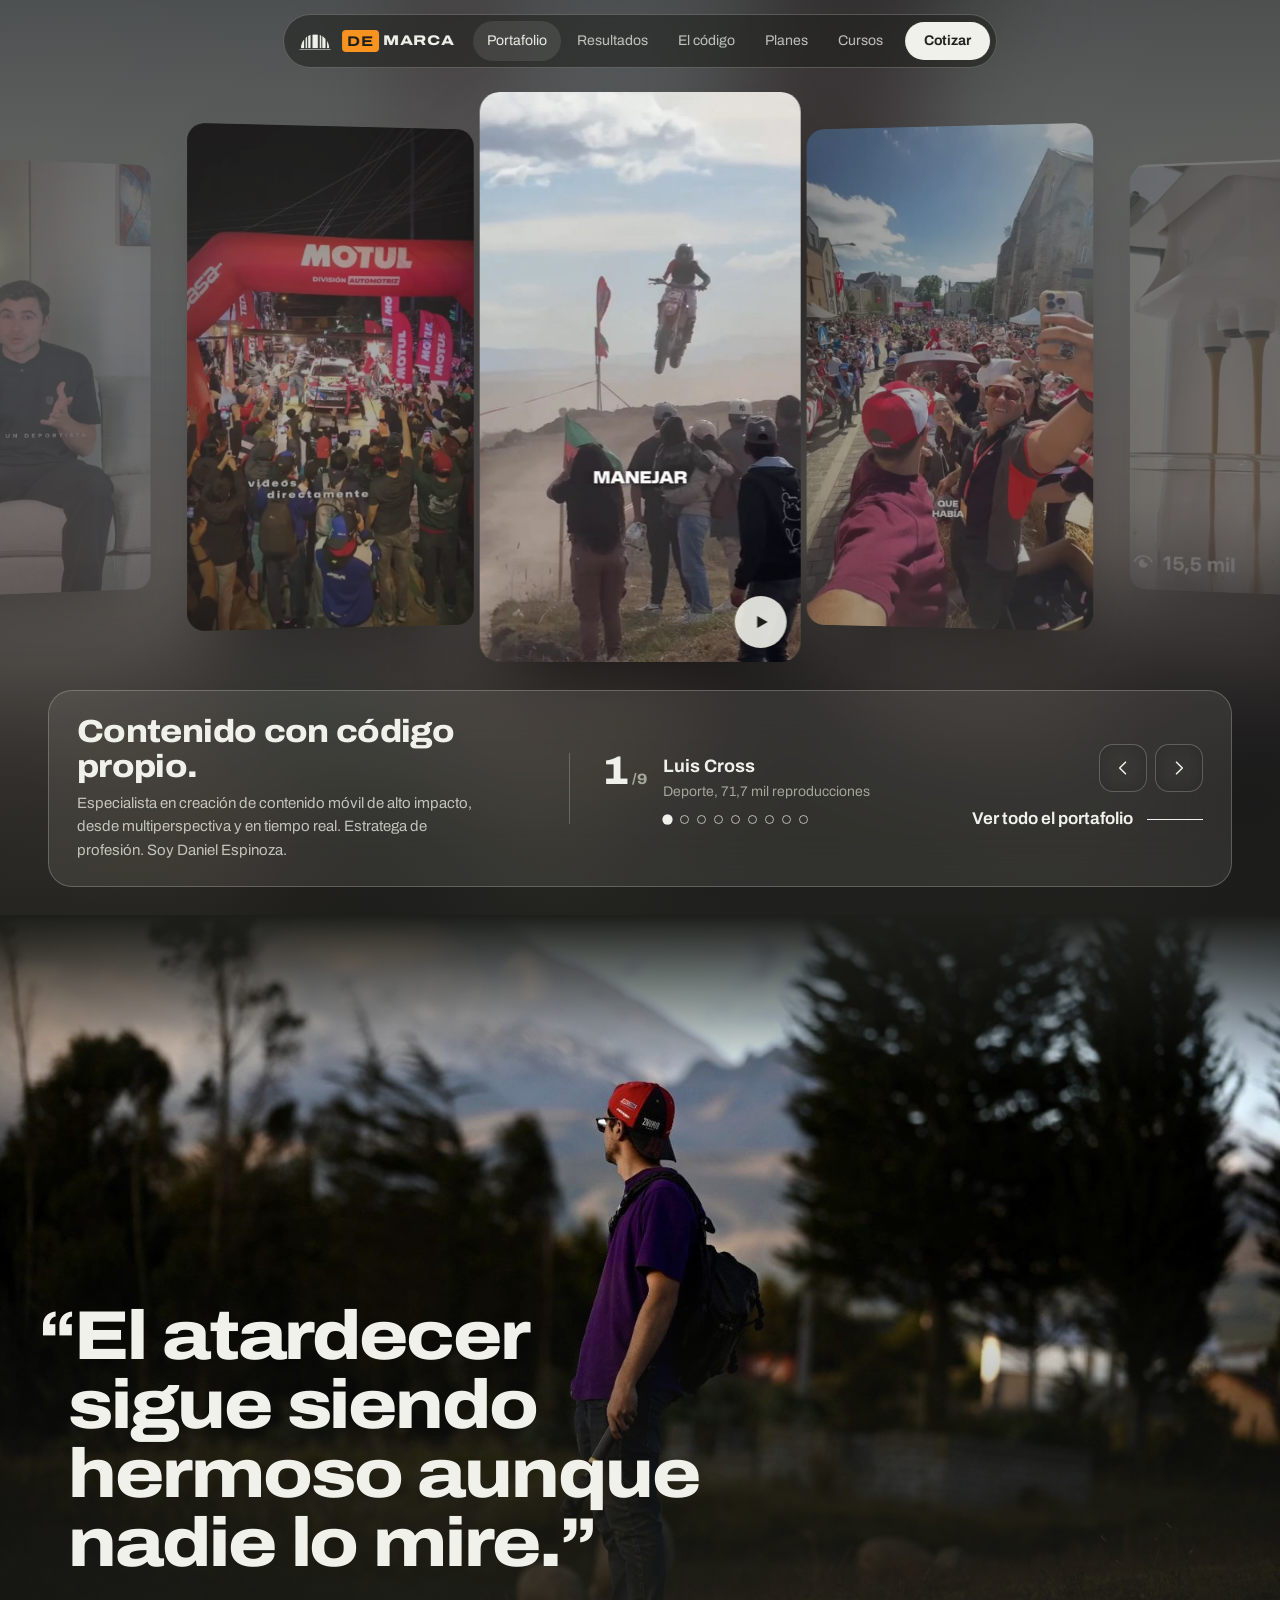
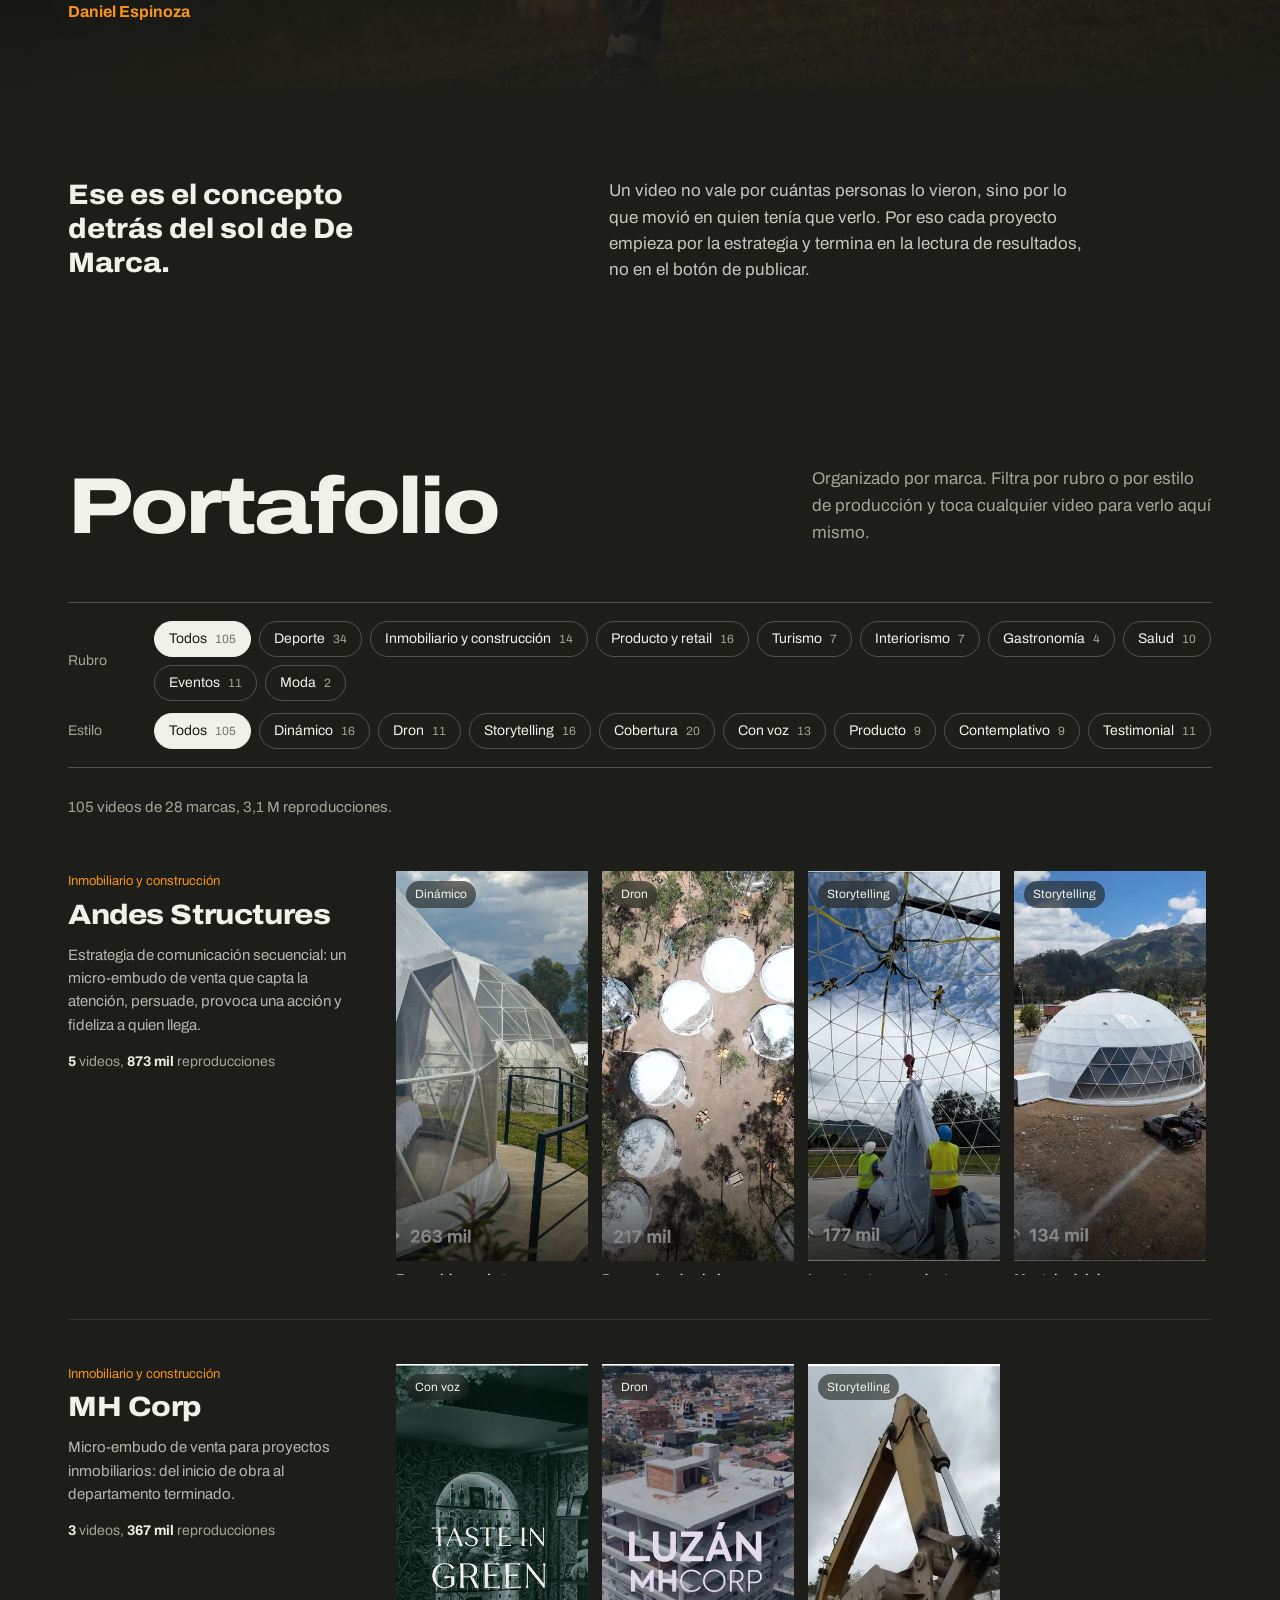
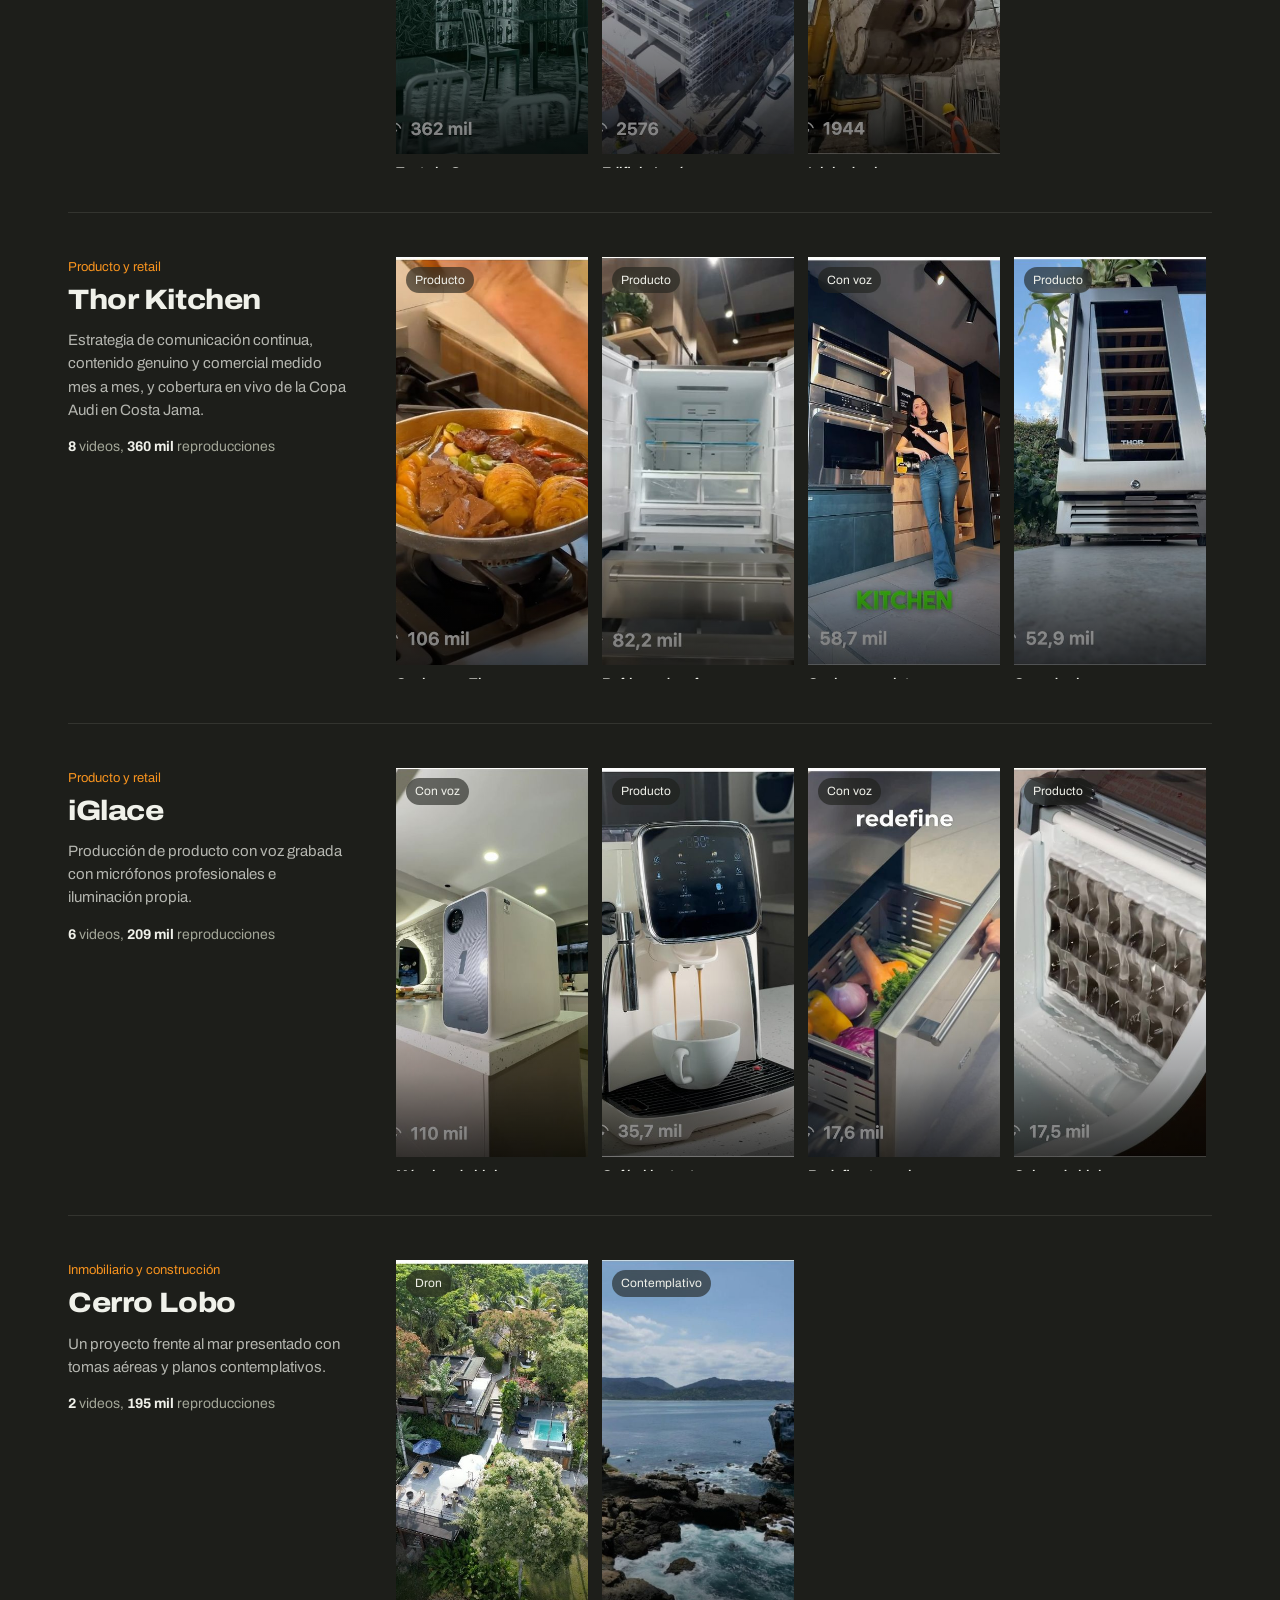
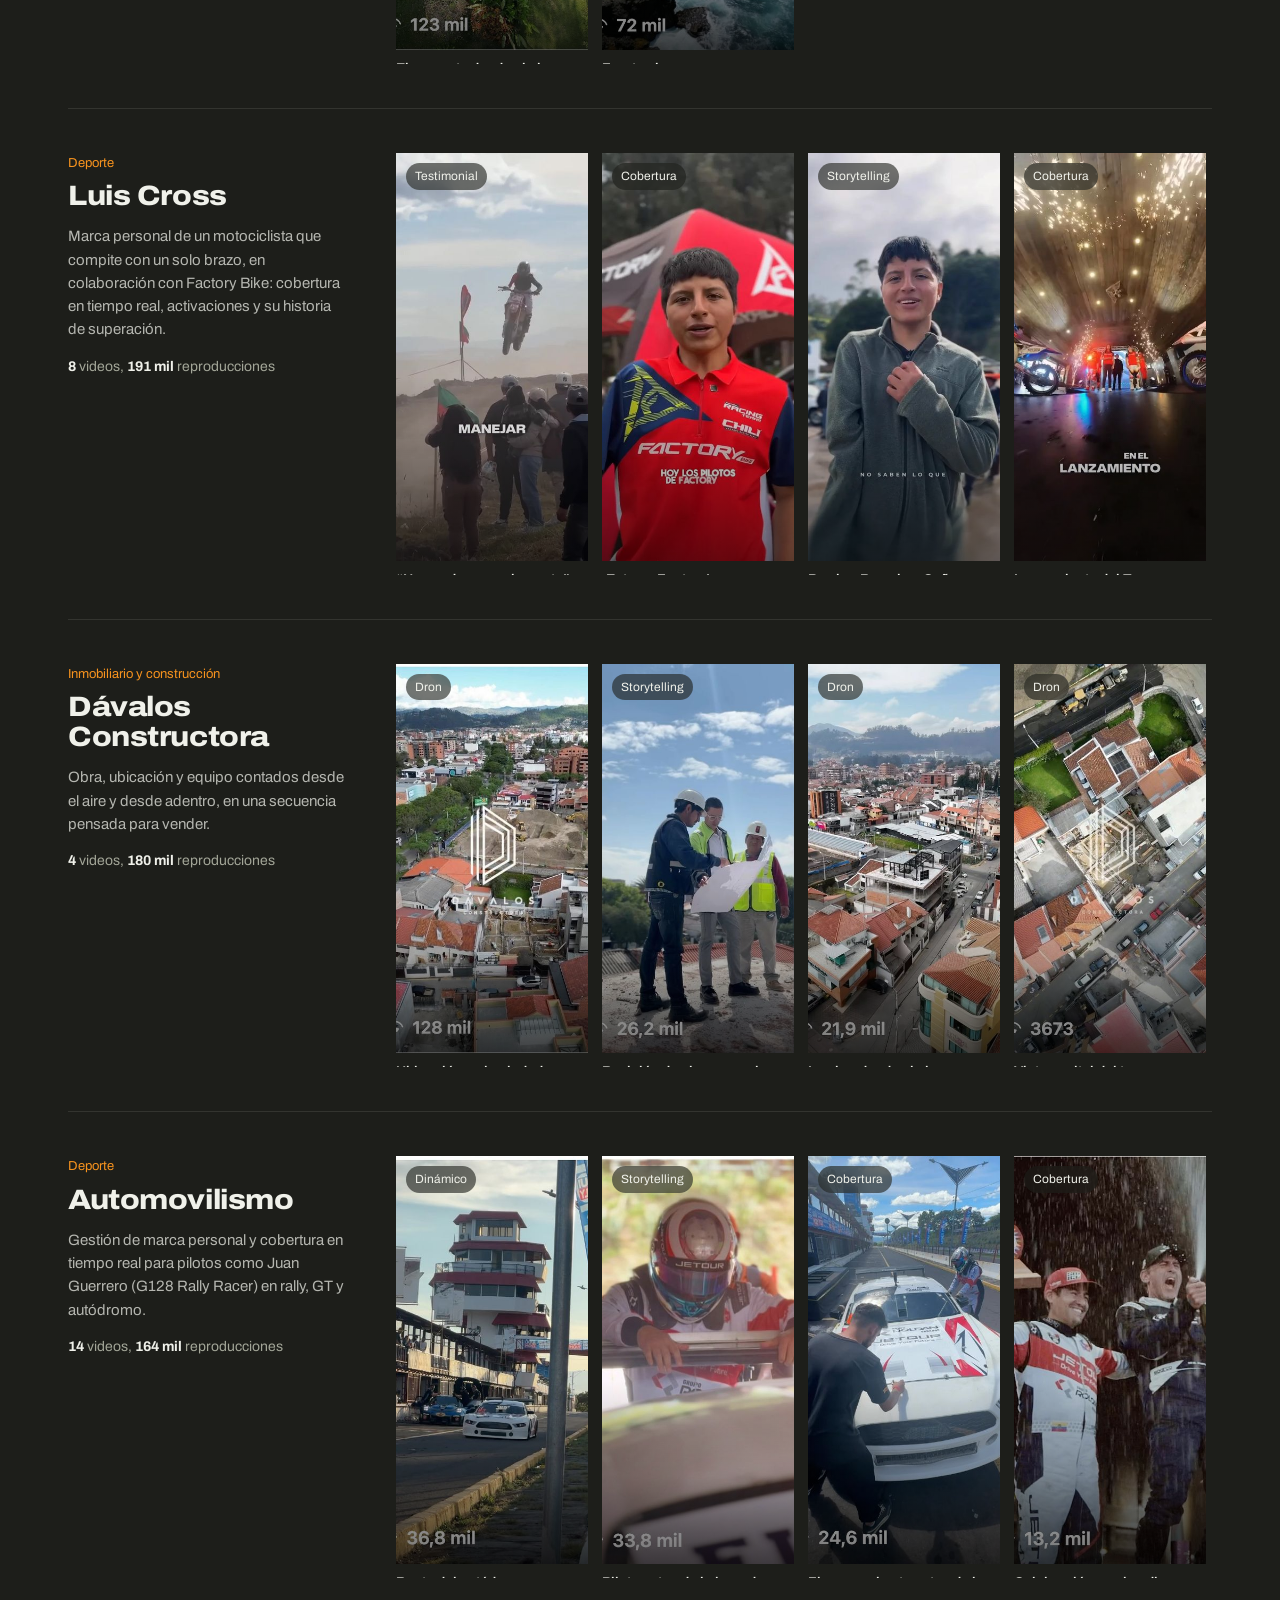
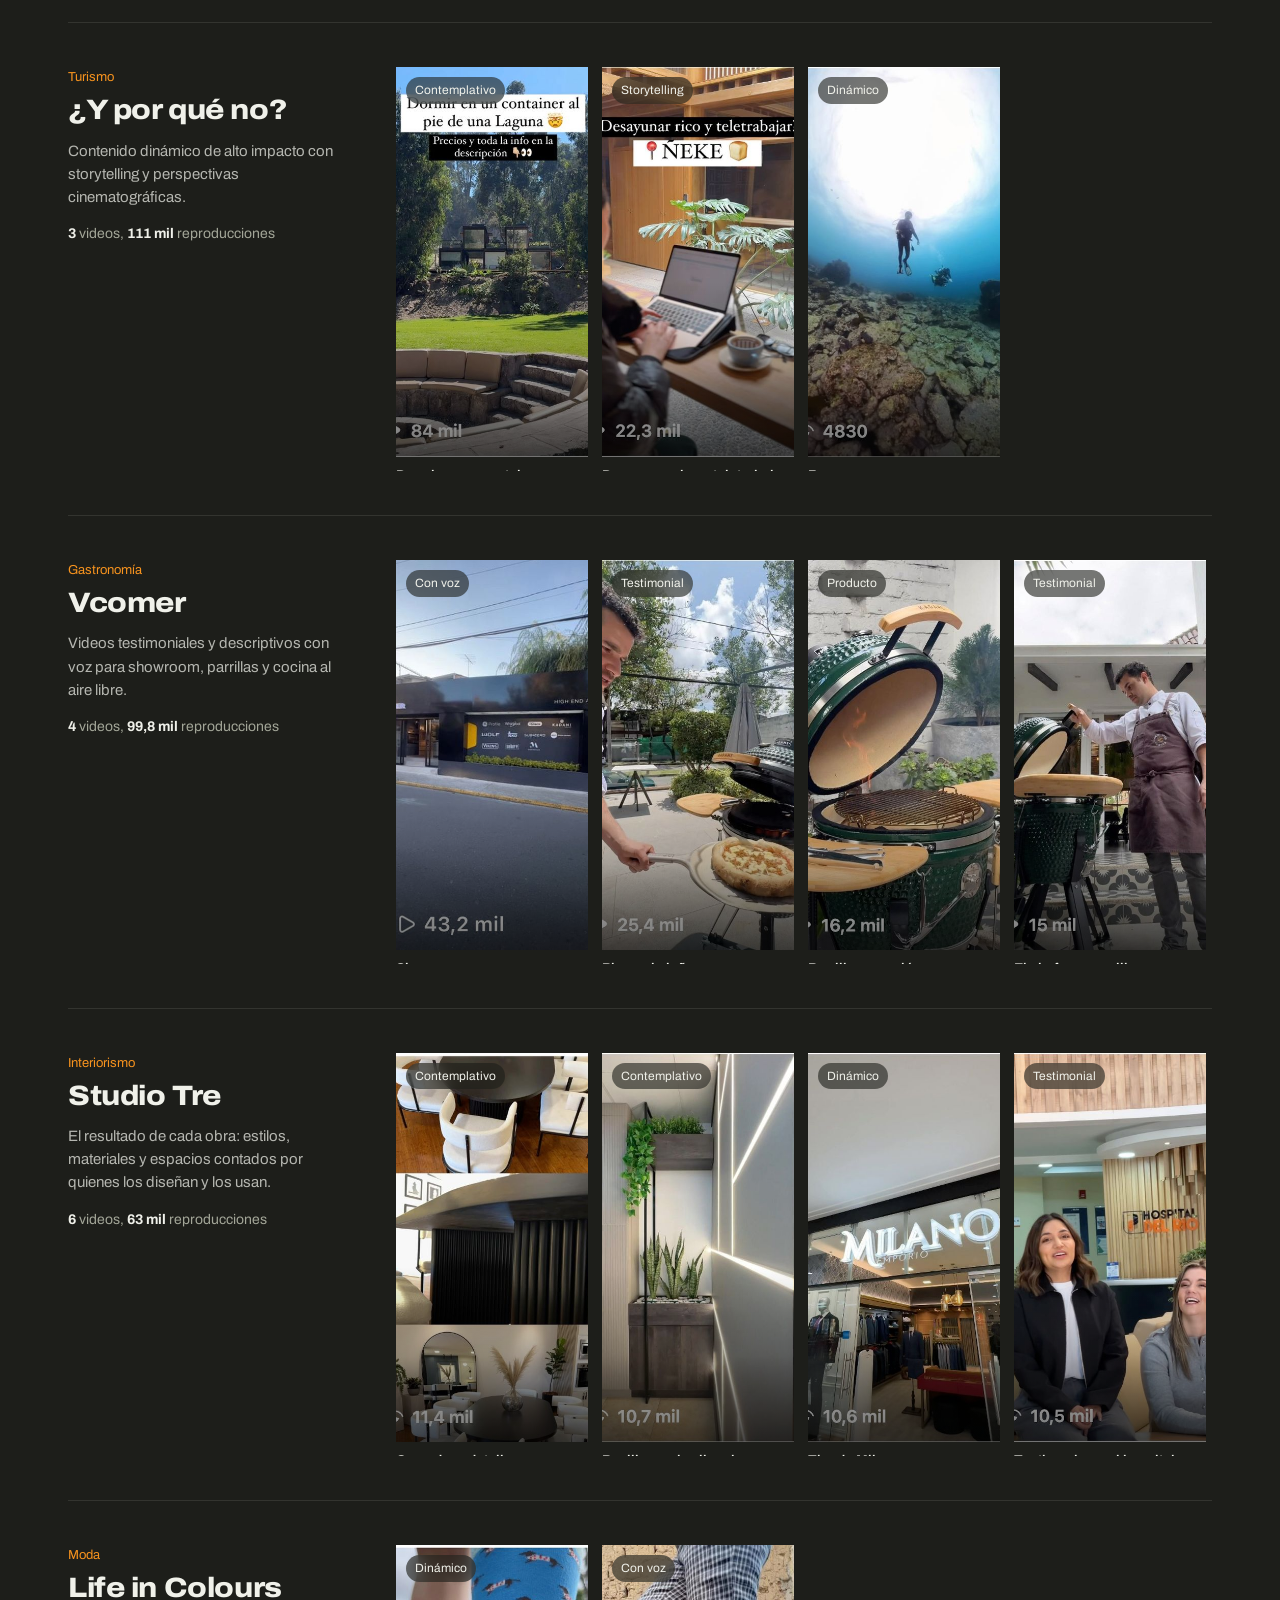
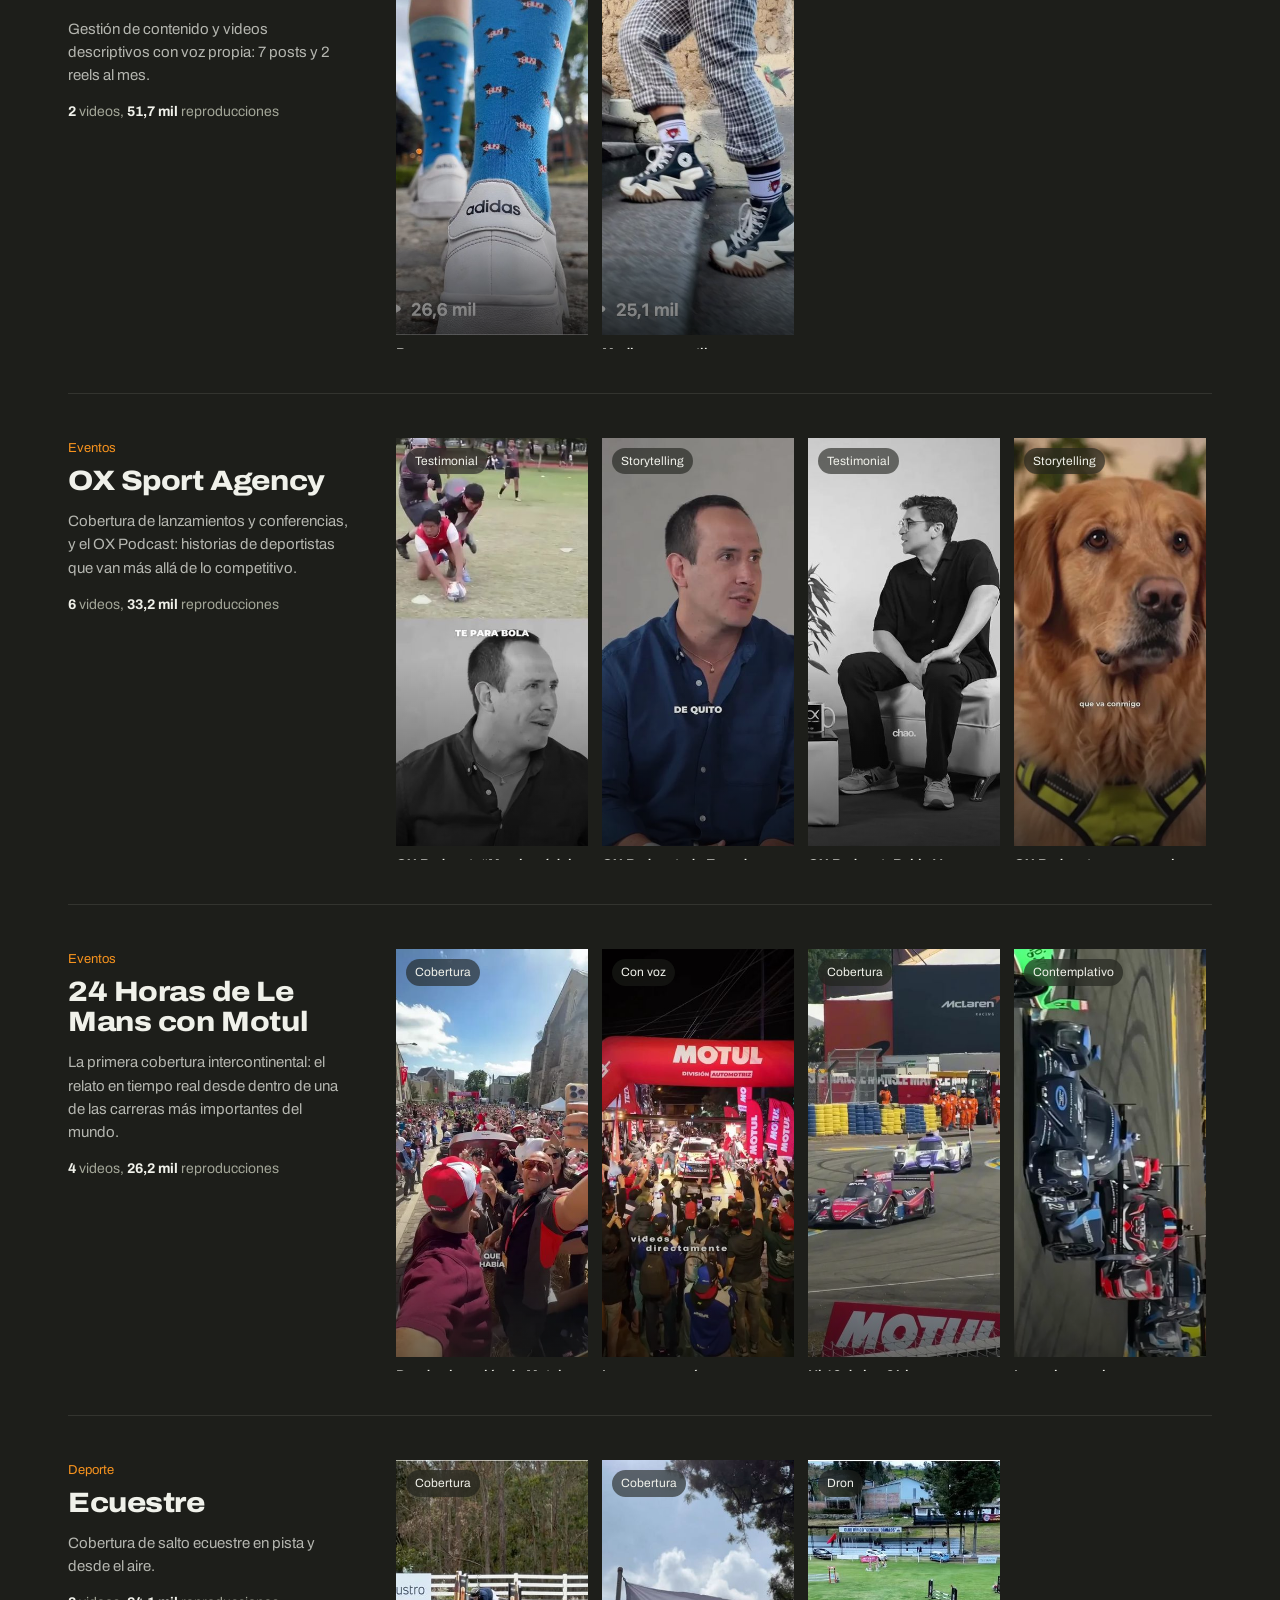
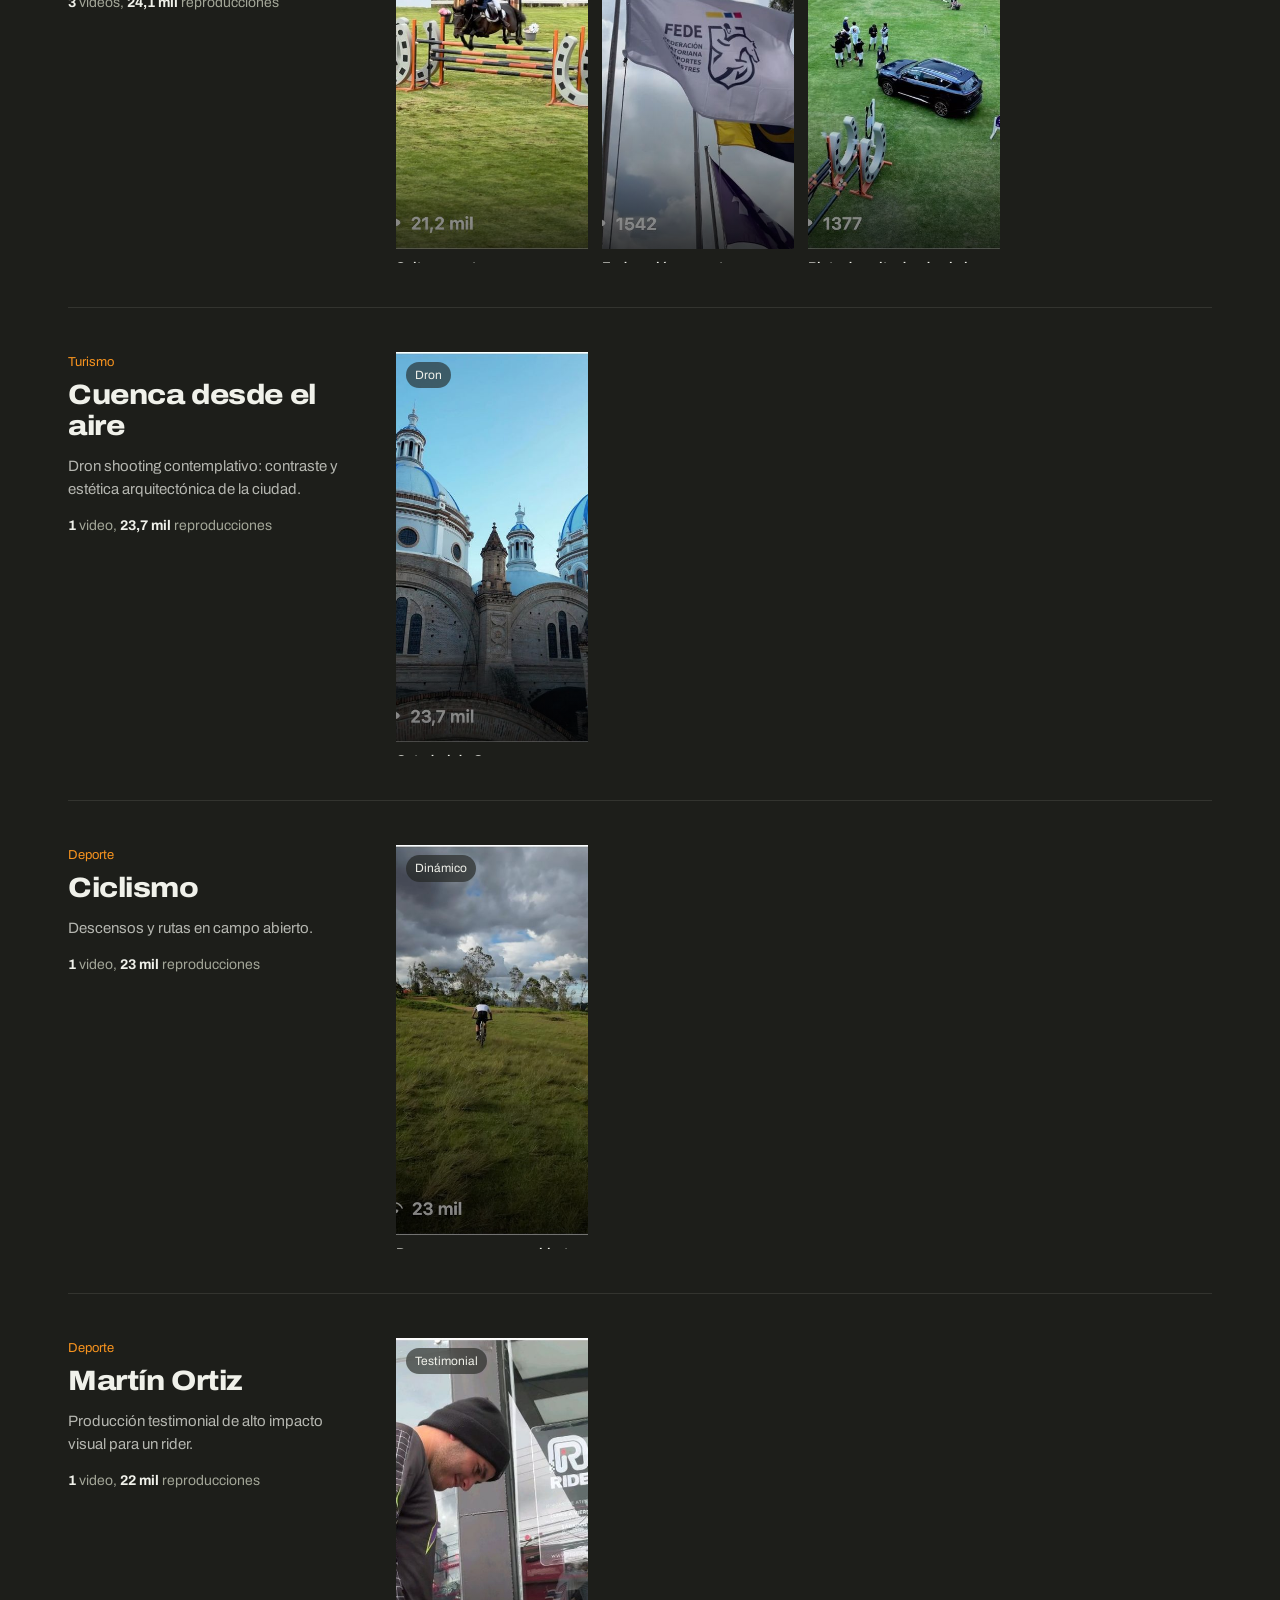
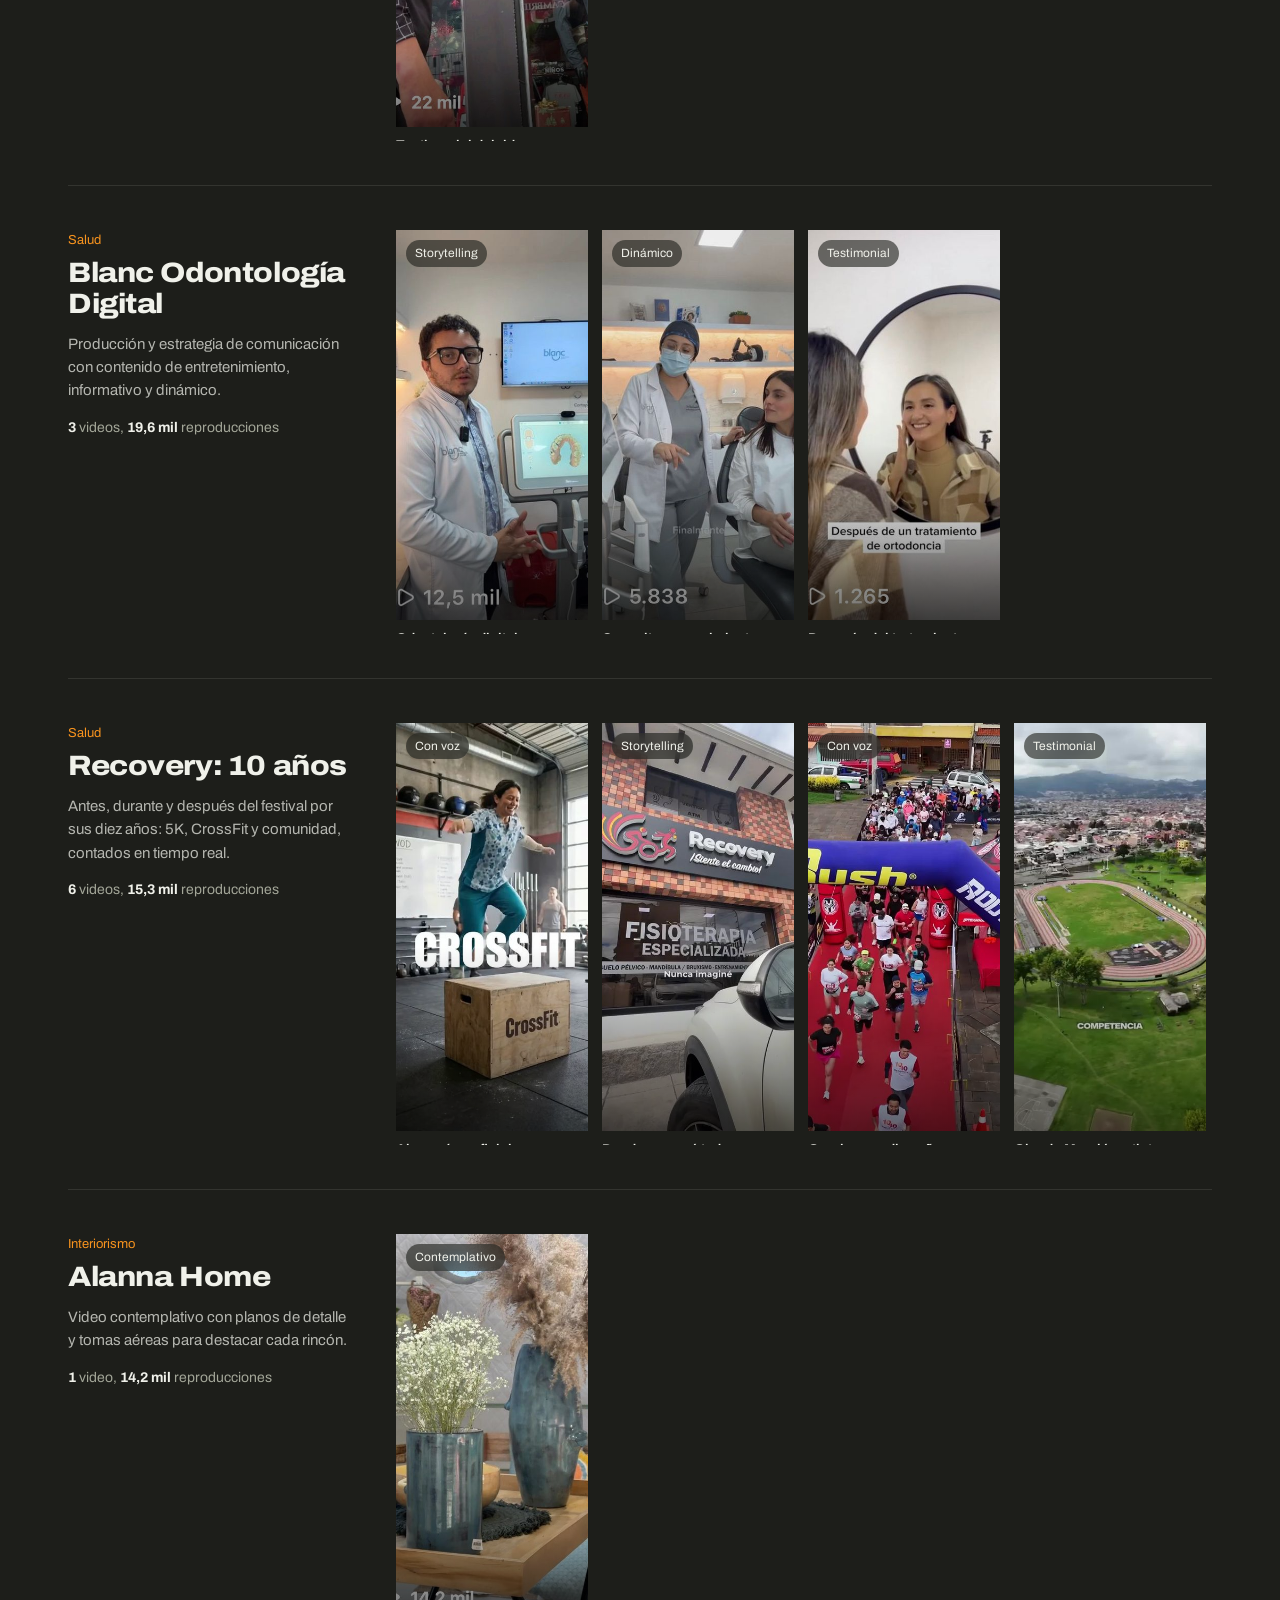
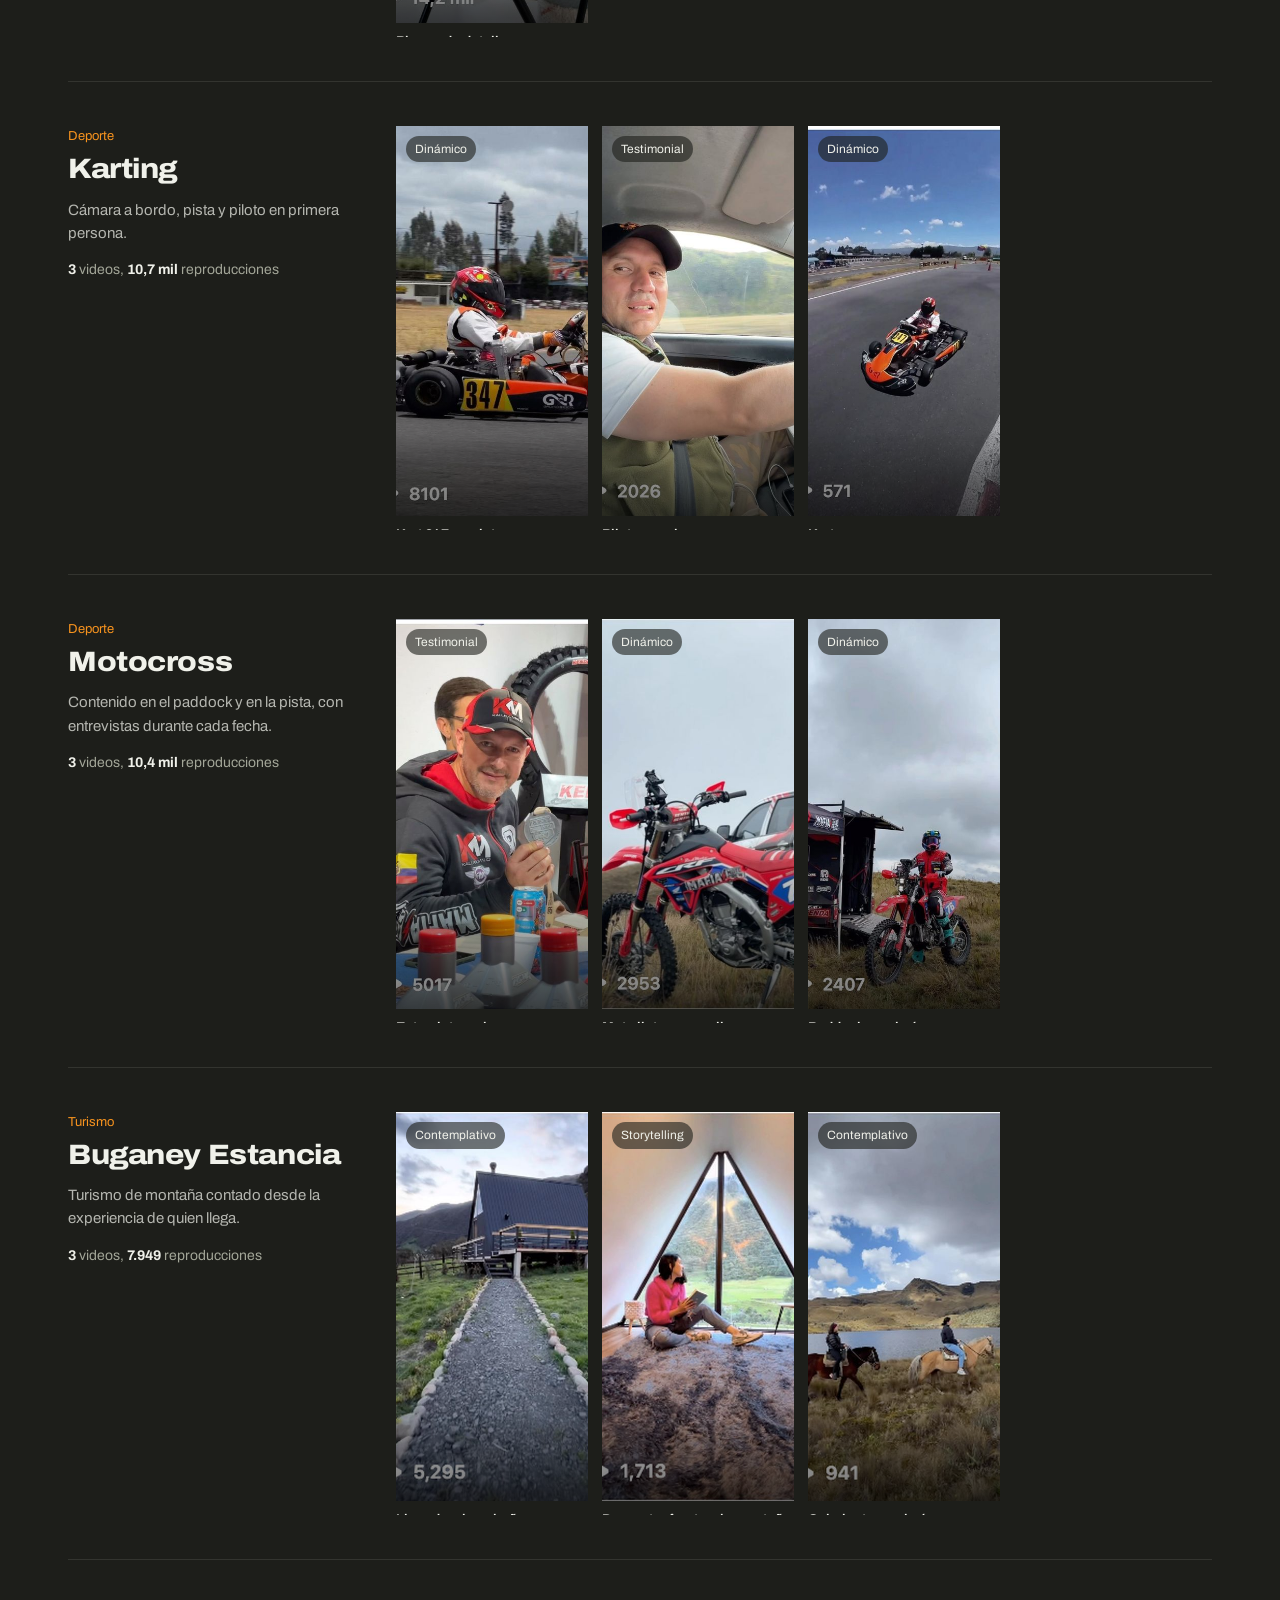
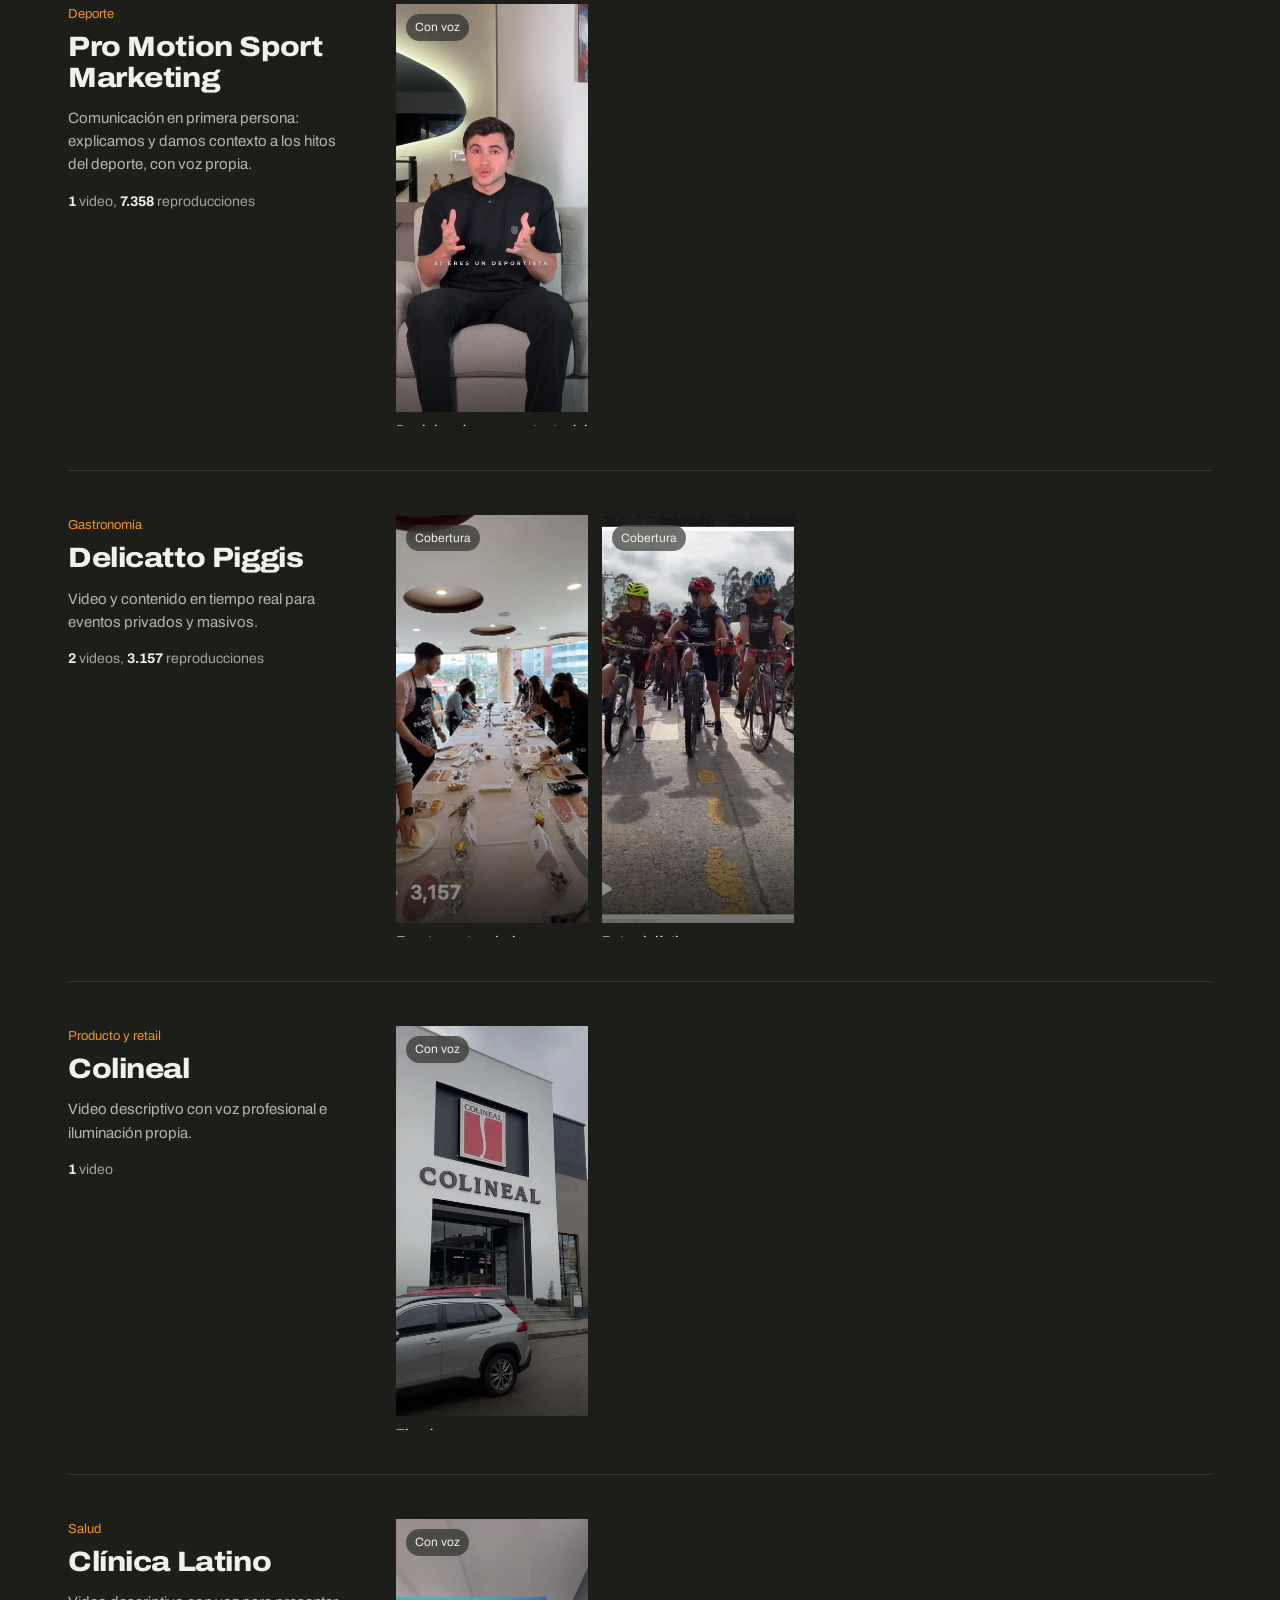
==== commit c9ce33d1: "Seccion de resultados (GT Challenge 2026 y ViCOMER), tipografia gruesa, manifiesto como cita Co-Auth" ====
--- a/index.html
+++ b/index.html
@@ -25,6 +25,7 @@
   </a>
   <nav class="nav-links" aria-label="Secciones">
     <a href="#portafolio">Portafolio</a>
+    <a href="#resultados">Resultados</a>
     <a href="#codigo">El código</a>
     <a href="#planes">Planes</a>
     <a href="#cursos">Cursos</a>
@@ -66,17 +67,12 @@
 <section class="manifiesto" aria-label="Manifiesto">
   <figure class="manifiesto-foto">
     <img src="assets/fotos/horizonte.jpg" alt="Daniel Espinoza con la cámara 360 mirando al horizonte al atardecer" loading="lazy">
-    <figcaption class="contenedor"><p class="manifiesto-frase">El atardecer sigue siendo hermoso aunque nadie lo mire.</p></figcaption>
+    <figcaption class="contenedor"><blockquote class="manifiesto-cita"><p class="manifiesto-frase">“El atardecer sigue siendo hermoso aunque nadie lo mire.”</p><cite>Daniel Espinoza</cite></blockquote></figcaption>
   </figure>
   <div class="contenedor manifiesto-grid">
     <p class="manifiesto-sub">Ese es el concepto detrás del sol de De Marca.</p>
     <div class="manifiesto-texto">
       <p>Un video no vale por cuántas personas lo vieron, sino por lo que movió en quien tenía que verlo. Por eso cada proyecto empieza por la estrategia y termina en la lectura de resultados, no en el botón de publicar.</p>
-      <dl class="cifras">
-        <div><dt>Reproducciones en este portafolio</dt><dd id="cifraVistas">2,8 M</dd></div>
-        <div><dt>Videos publicados</dt><dd id="cifraVideos">80</dd></div>
-        <div><dt>Marcas y proyectos</dt><dd id="cifraMarcas">24</dd></div>
-      </dl>
     </div>
   </div>
 </section>
@@ -100,6 +96,74 @@
     </div>
     <p class="resultado" id="resultado" aria-live="polite"></p>
     <div class="grupos" id="grupos"></div>
+  </div>
+</section>
+
+<!-- RESULTADOS -->
+<section class="resultados" id="resultados" aria-labelledby="tResultados">
+  <div class="contenedor">
+    <div class="seccion-cabeza">
+      <h2 id="tResultados" class="titulo-xl">Resultados</h2>
+      <p class="seccion-lead">Cifras reales de las cuentas y campañas que gestiono, medidas con Metricool y Meta. Cada número sale de un informe entregado al cliente.</p>
+    </div>
+
+    <dl class="megas">
+      <div><dt>+19 M</dt><dd>visualizaciones en las redes oficiales del GT Challenge de las Américas 2026</dd></div>
+      <div><dt>+191 M</dt><dd>impactos en medios de comunicación en la misma temporada</dd></div>
+      <div><dt id="megaVistas">+3 M</dt><dd>reproducciones en los videos de este portafolio</dd></div>
+      <div><dt id="megaProyectos">+28</dt><dd>proyectos entre marcas, deportistas y eventos</dd></div>
+    </dl>
+
+    <article class="res-caso">
+      <div class="res-texto">
+        <p class="res-rubro">Automovilismo · 5 fechas en 4 países</p>
+        <h3>GT Challenge de las Américas 2026</h3>
+        <p>Estrategia y comunicación del campeonato de Panamá a Guyana, Barbados y México: contenido en tiempo real en cada fin de semana de carrera, voz de los pilotos y colaboración con aliados.</p>
+        <dl class="res-datos">
+          <div><dt>2,25 M</dt><dd>personas alcanzadas</dd></div>
+          <div><dt>+15.977</dt><dd>seguidores nuevos</dd></div>
+          <div><dt>6,8%</dt><dd>engagement en Puebla</dd></div>
+          <div><dt>6,63 M</dt><dd>reproducciones de aliados</dd></div>
+        </dl>
+        <a class="link-linea" href="https://pro-motion-sport-marketing.github.io/gt-challenge-resultados/temporada/" target="_blank" rel="noopener">Ver el informe de la temporada</a>
+      </div>
+      <figure class="res-grafico">
+        <figcaption>Visualizaciones por fecha</figcaption>
+        <ol class="barras" id="barrasGT"></ol>
+        <details class="res-tabla"><summary>Ver como tabla</summary><table id="tablaGT"><thead><tr><th>Fecha</th><th>Visualizaciones</th></tr></thead><tbody></tbody></table></details>
+      </figure>
+    </article>
+
+    <div class="res-marcas">
+      <article>
+        <p class="res-rubro">Producto · ViCOMER</p>
+        <h3>Thor Kitchen</h3>
+        <dl>
+          <div><dt>11,76%</dt><dd>engagement récord en el reel con la Chef Laura Pazos</dd></div>
+          <div><dt>+1 M</dt><dd>impresiones y 40.487 clics en Meta Ads en septiembre</dd></div>
+          <div><dt>40.239</dt><dd>seguidores en Instagram; en septiembre lideró en engagement frente a Indurama y Teka</dd></div>
+        </dl>
+      </article>
+      <article>
+        <p class="res-rubro">Producto · ViCOMER</p>
+        <h3>iGlace</h3>
+        <dl>
+          <div><dt>9,90%</dt><dd>engagement en el reel de la IGBEER, la mejor pieza del trimestre</dd></div>
+          <div><dt>1.399</dt><dd>conversaciones desde Meta Ads a $0,11 cada una en octubre</dd></div>
+          <div><dt>37.759</dt><dd>reproducciones del reel IG500 en Facebook con pauta</dd></div>
+        </dl>
+      </article>
+      <article>
+        <p class="res-rubro">Producto · ViCOMER</p>
+        <h3>HiHeat</h3>
+        <dl>
+          <div><dt>5,63%</dt><dd>engagement promedio, el más alto de su historia</dd></div>
+          <div><dt>×3,2</dt><dd>conversaciones en Meta Ads: 1.098 en un mes</dd></div>
+          <div><dt>+381</dt><dd>seguidores en Instagram en septiembre</dd></div>
+        </dl>
+      </article>
+    </div>
+    <p class="res-fuente">Fuentes: Metricool, Meta Ads e informes de Pro Motion Sport Marketing, marzo a noviembre de 2026.</p>
   </div>
 </section>
 
--- a/assets/css/styles.css
+++ b/assets/css/styles.css
@@ -109,7 +109,7 @@
 .hero h1 { font-size: clamp(26px, 2.5vw, 36px); font-variation-settings: "wdth" 112; letter-spacing: -.02em; line-height: 1.08; }
 .hero-lead { margin-top: 8px; font-size: 15px; line-height: 1.55; color: rgba(240,241,234,.75); max-width: 46ch; }
 .hero-meta { display: flex; gap: 16px; align-items: flex-start; padding-left: 32px; border-left: 1px solid var(--vidrio-borde); }
-.hero-indice { font-weight: 300; font-size: 44px; line-height: .9; font-variation-settings: "wdth" 80; font-feature-settings: "tnum"; }
+.hero-indice { font-weight: 800; font-size: 40px; line-height: .9; font-variation-settings: "wdth" 110; font-feature-settings: "tnum"; }
 .hero-indice small { font-size: 15px; color: var(--niebla); margin-left: 2px; }
 .hero-marca { font-weight: 700; font-size: 18px; }
 .hero-detalle { color: var(--niebla); font-size: 14px; }
@@ -129,13 +129,16 @@
 .manifiesto-foto::after { content: ""; position: absolute; inset: 0; background: linear-gradient(180deg, var(--grafito) 0%, transparent 22%, transparent 45%, rgba(29,30,26,.92) 100%); }
 .manifiesto-foto figcaption { position: absolute; z-index: 1; left: 0; right: 0; bottom: clamp(28px, 5vw, 64px); margin: 0 auto; }
 .manifiesto-grid { display: grid; grid-template-columns: 1fr 1.3fr; gap: clamp(40px, 6vw, 96px); align-items: start; }
-.manifiesto-frase { font-size: clamp(38px, 6vw, 88px); font-weight: 300; line-height: 1.02; letter-spacing: -.03em; font-variation-settings: "wdth" 85; max-width: 14ch; text-wrap: balance; }
-.manifiesto-sub { font-size: clamp(22px, 2.2vw, 30px); font-weight: 600; font-variation-settings: "wdth" 105; line-height: 1.2; max-width: 18ch; }
+.manifiesto-frase { font-size: clamp(36px, 5.4vw, 80px); font-weight: 800; line-height: 1; letter-spacing: -.03em; font-variation-settings: "wdth" 115; max-width: 15ch; text-wrap: balance; }
+.manifiesto-cita { margin: 0; }
+.manifiesto-frase { text-indent: -.42em; }
+.manifiesto-cita cite { display: block; margin-top: 22px; font-style: normal; font-weight: 700; font-size: 16px; color: var(--naranja); }
+.manifiesto-sub { font-size: clamp(22px, 2.2vw, 30px); font-weight: 800; font-variation-settings: "wdth" 105; line-height: 1.2; max-width: 18ch; }
 
 /* DETRÁS DE CÁMARA */
 .detras { padding: clamp(80px, 11vw, 150px) 0; border-top: 1px solid rgba(240,241,234,.1); }
 .detras-cabeza { display: grid; grid-template-columns: minmax(0, 1fr) minmax(0, 460px); gap: 24px 64px; align-items: start; margin-bottom: 56px; }
-.detras-lead { font-size: 22px; font-weight: 600; margin-bottom: 12px; font-variation-settings: "wdth" 105; }
+.detras-lead { font-size: 22px; font-weight: 800; margin-bottom: 12px; font-variation-settings: "wdth" 105; }
 .detras-texto p:not(.detras-lead) { color: rgba(240,241,234,.75); }
 .detras-texto p + p:not(.detras-lead) { margin-top: 12px; }
 .especialidades { display: grid; grid-template-columns: repeat(3, 1fr); gap: 0; margin: 0 0 40px; border-top: 1px solid var(--vidrio-borde); }
@@ -197,7 +200,7 @@
 .codigo .contenedor { position: relative; }
 .codigo-intro { display: grid; grid-template-columns: minmax(0, 5fr) minmax(0, 6fr); gap: clamp(40px, 6vw, 96px); align-items: center; }
 .codigo-sol { color: var(--grafito); max-width: 520px; width: 100%; }
-.codigo-lead { font-size: clamp(22px, 2.1vw, 28px); font-weight: 600; font-variation-settings: "wdth" 105; line-height: 1.25; margin: 24px 0 20px; max-width: 22ch; }
+.codigo-lead { font-size: clamp(22px, 2.1vw, 28px); font-weight: 800; font-variation-settings: "wdth" 105; line-height: 1.25; margin: 24px 0 20px; max-width: 22ch; }
 .codigo-texto p:not(.codigo-lead) { max-width: 52ch; margin-top: 12px; color: rgba(29,30,26,.82); }
 .sol .barra { transform-box: fill-box; transform-origin: 50% 100%; transition: opacity .3s; }
 .sol.animable .barra { transform: scaleY(0); }
@@ -231,7 +234,7 @@
 .proceso { list-style: none; margin: 0; padding: 0; display: grid; grid-template-columns: repeat(5, 1fr); gap: 0; }
 .proceso li { padding: 22px 22px 0 0; border-top: 1px solid var(--vidrio-borde); position: relative; }
 .proceso li + li { padding-left: 22px; border-left: 1px solid rgba(240,241,234,.1); }
-.paso { display: block; font-size: 54px; font-weight: 300; line-height: 1; font-variation-settings: "wdth" 75; color: var(--naranja); margin-bottom: 18px; }
+.paso { display: block; font-size: 48px; font-weight: 800; line-height: 1; font-variation-settings: "wdth" 115; color: var(--naranja); margin-bottom: 18px; }
 .proceso h3 { font-size: 19px; font-variation-settings: "wdth" 110; }
 .proceso p { margin-top: 8px; font-size: 15px; color: rgba(240,241,234,.72); }
 
@@ -341,6 +344,44 @@
 .hitos dt { font-size: clamp(26px, 2.6vw, 36px); font-weight: 800; font-variation-settings: "wdth" 118; letter-spacing: -.02em; line-height: 1.05; }
 .hitos dd { margin: 10px 0 0; font-size: 14px; line-height: 1.5; color: var(--niebla); }
 
+/* RESULTADOS */
+.resultados { padding: clamp(80px, 11vw, 150px) 0; background: var(--grafito-2); }
+.megas { display: grid; grid-template-columns: repeat(4, 1fr); margin: 0 0 64px; border-top: 2px solid var(--hueso); }
+.megas div { padding: 24px 24px 8px 0; }
+.megas div + div { padding-left: 24px; border-left: 1px solid rgba(240,241,234,.12); }
+.megas dt { white-space: nowrap; font-size: clamp(36px, 4.3vw, 64px); font-weight: 900; line-height: .95; letter-spacing: -.04em; font-variation-settings: "wdth" 120; color: var(--naranja); font-feature-settings: "tnum"; }
+.megas dd { margin: 14px 0 0; font-size: 15px; line-height: 1.5; color: rgba(240,241,234,.75); max-width: 24ch; }
+.res-caso { display: grid; grid-template-columns: minmax(0, 1fr) minmax(0, 1.1fr); gap: clamp(32px, 5vw, 72px); padding: clamp(24px, 3.5vw, 44px); border-radius: 26px; background: var(--grafito); border: 1px solid rgba(240,241,234,.1); }
+.res-rubro { font-size: 13px; color: var(--naranja); font-weight: 600; }
+.res-caso h3, .res-marcas h3 { font-size: clamp(26px, 2.6vw, 36px); line-height: 1.05; font-variation-settings: "wdth" 115; letter-spacing: -.02em; margin: 8px 0 14px; }
+.res-texto > p:not(.res-rubro) { color: rgba(240,241,234,.75); max-width: 46ch; }
+.res-datos { display: grid; grid-template-columns: 1fr 1fr; gap: 18px 24px; margin: 28px 0 28px; }
+.res-datos dt { font-size: 30px; font-weight: 800; font-variation-settings: "wdth" 115; letter-spacing: -.02em; line-height: 1; }
+.res-datos dd { margin: 6px 0 0; font-size: 14px; color: var(--niebla); }
+.res-grafico { margin: 0; align-self: center; }
+.res-grafico figcaption { font-size: 15px; font-weight: 700; margin-bottom: 18px; }
+.barras { list-style: none; margin: 0; padding: 0; display: grid; gap: 12px; }
+.barra-fila { display: grid; grid-template-columns: 132px 1fr; gap: 14px; align-items: center; font-size: 14px; }
+.barra-fila span { color: rgba(240,241,234,.8); }
+.barra-pista { position: relative; height: 34px; }
+.barra-relleno { position: absolute; left: 0; top: 0; bottom: 0; width: var(--w); background: var(--naranja); border-radius: 0 4px 4px 0; min-width: 4px; transition: opacity .2s; }
+.barra-valor { position: absolute; top: 50%; transform: translateY(-50%); left: calc(var(--w) + 10px); font-weight: 700; font-feature-settings: "tnum"; }
+.barras:hover .barra-relleno { opacity: .45; }
+.barras .barra-fila:hover .barra-relleno { opacity: 1; }
+.res-tabla { margin-top: 18px; font-size: 14px; color: var(--niebla); }
+.res-tabla summary { cursor: pointer; }
+.res-tabla table { margin-top: 10px; border-collapse: collapse; width: 100%; color: var(--hueso); }
+.res-tabla th, .res-tabla td { text-align: left; padding: 6px 0; border-bottom: 1px solid rgba(240,241,234,.1); }
+.res-tabla td:last-child, .res-tabla th:last-child { text-align: right; font-feature-settings: "tnum"; }
+.res-marcas { display: grid; grid-template-columns: repeat(3, 1fr); gap: 16px; margin-top: 16px; }
+.res-marcas article { padding: 28px; border-radius: 22px; background: var(--grafito); border: 1px solid rgba(240,241,234,.1); }
+.res-marcas h3 { font-size: 26px; }
+.res-marcas dl { margin: 18px 0 0; display: grid; gap: 18px; }
+.res-marcas dl div { padding-top: 16px; border-top: 1px solid rgba(240,241,234,.1); }
+.res-marcas dt { font-size: 34px; font-weight: 800; font-variation-settings: "wdth" 118; letter-spacing: -.02em; line-height: 1; color: var(--naranja); }
+.res-marcas dd { margin: 8px 0 0; font-size: 14px; line-height: 1.5; color: rgba(240,241,234,.75); }
+.res-fuente { margin-top: 24px; font-size: 13px; color: var(--niebla); }
+
 /* RESPONSIVE */
 @media (max-width: 1180px) {
   .hero-barra { grid-template-columns: 1fr auto; }
@@ -374,6 +415,11 @@
   .c-d { grid-column: 1 / -1; grid-row: span 2; }
   .manifiesto-foto { height: 72svh; }
   .especialidades, .roles { grid-template-columns: 1fr; }
+  .megas { grid-template-columns: 1fr 1fr; }
+  .megas div, .megas div + div { padding: 20px 12px 12px 0; border-left: 0; }
+  .megas div:nth-child(even) { padding-left: 16px; border-left: 1px solid rgba(240,241,234,.12); }
+  .res-caso, .res-marcas { grid-template-columns: 1fr; }
+  .barra-fila { grid-template-columns: 96px 1fr; }
   .roles article, .roles article + article { padding: 20px 0; border-left: 0; }
   .roles article + article { border-top: 1px solid rgba(240,241,234,.1); }
   .hitos { grid-template-columns: 1fr 1fr; }
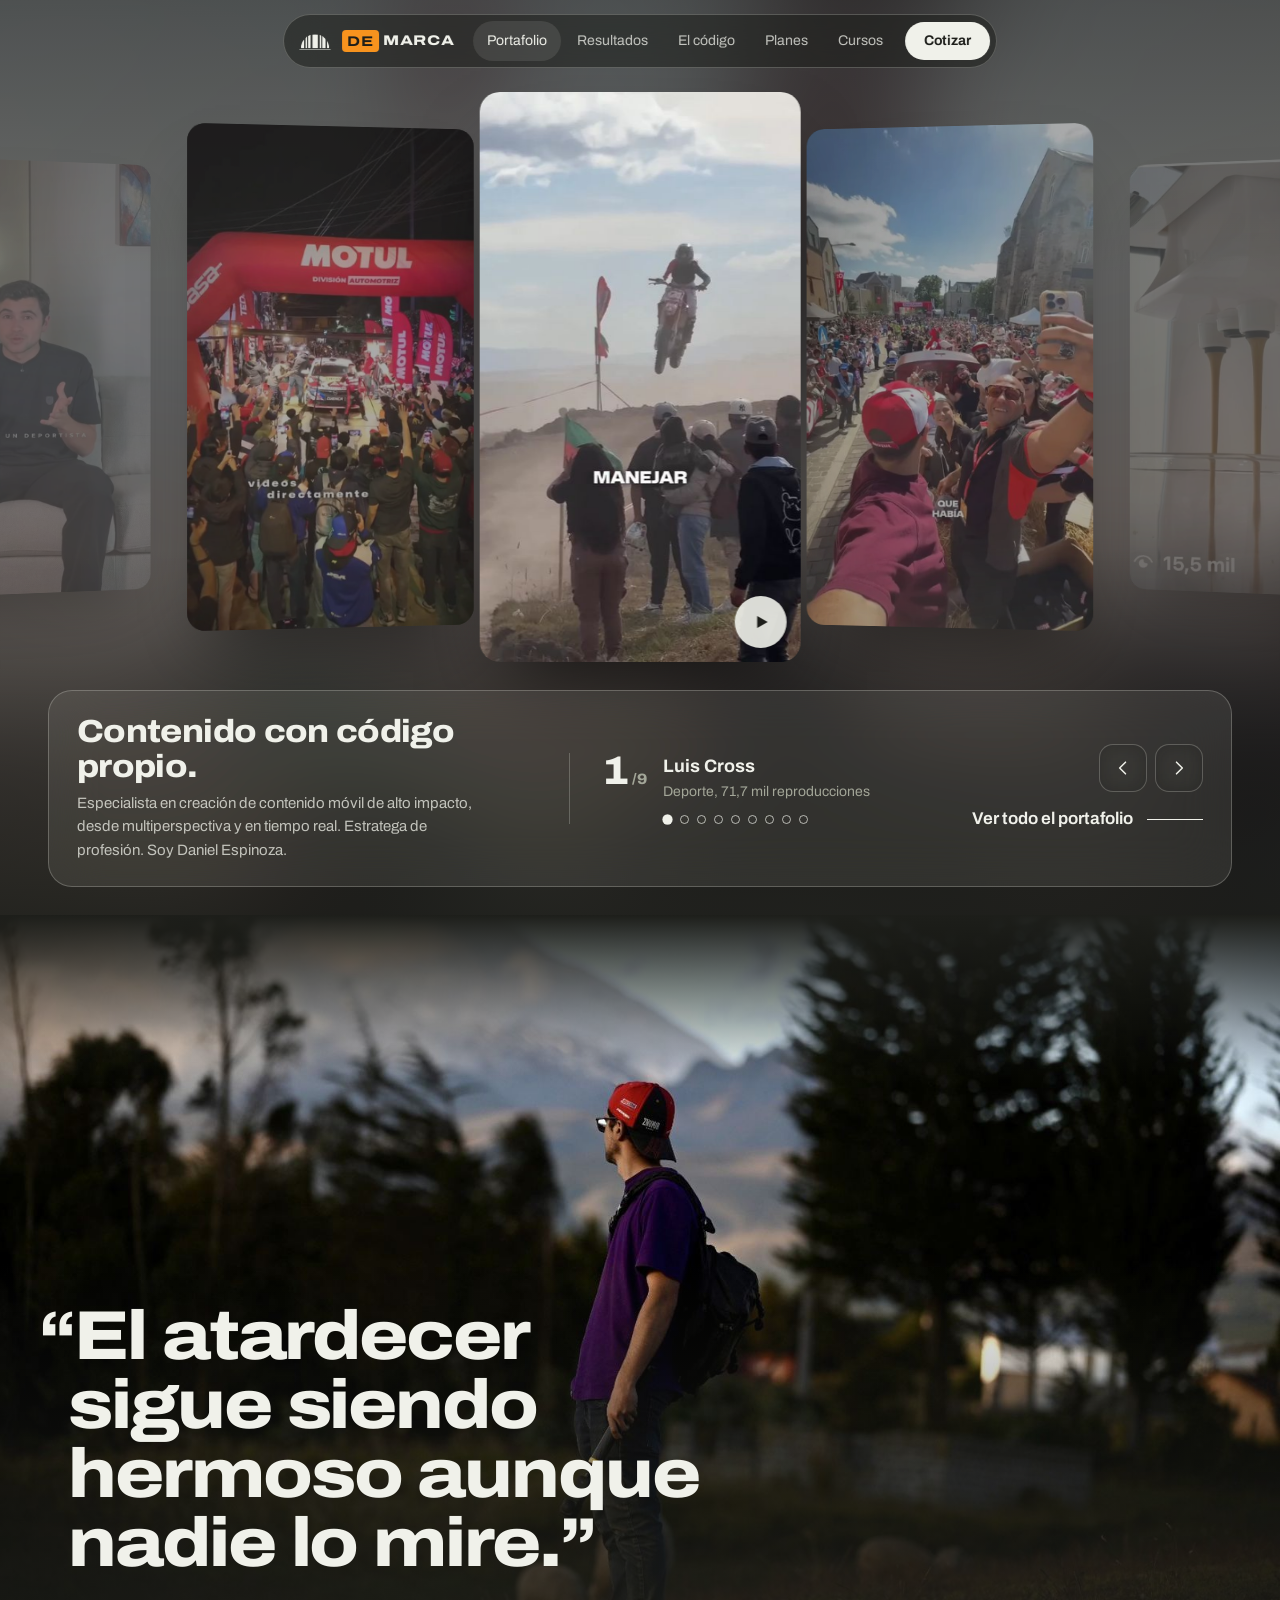
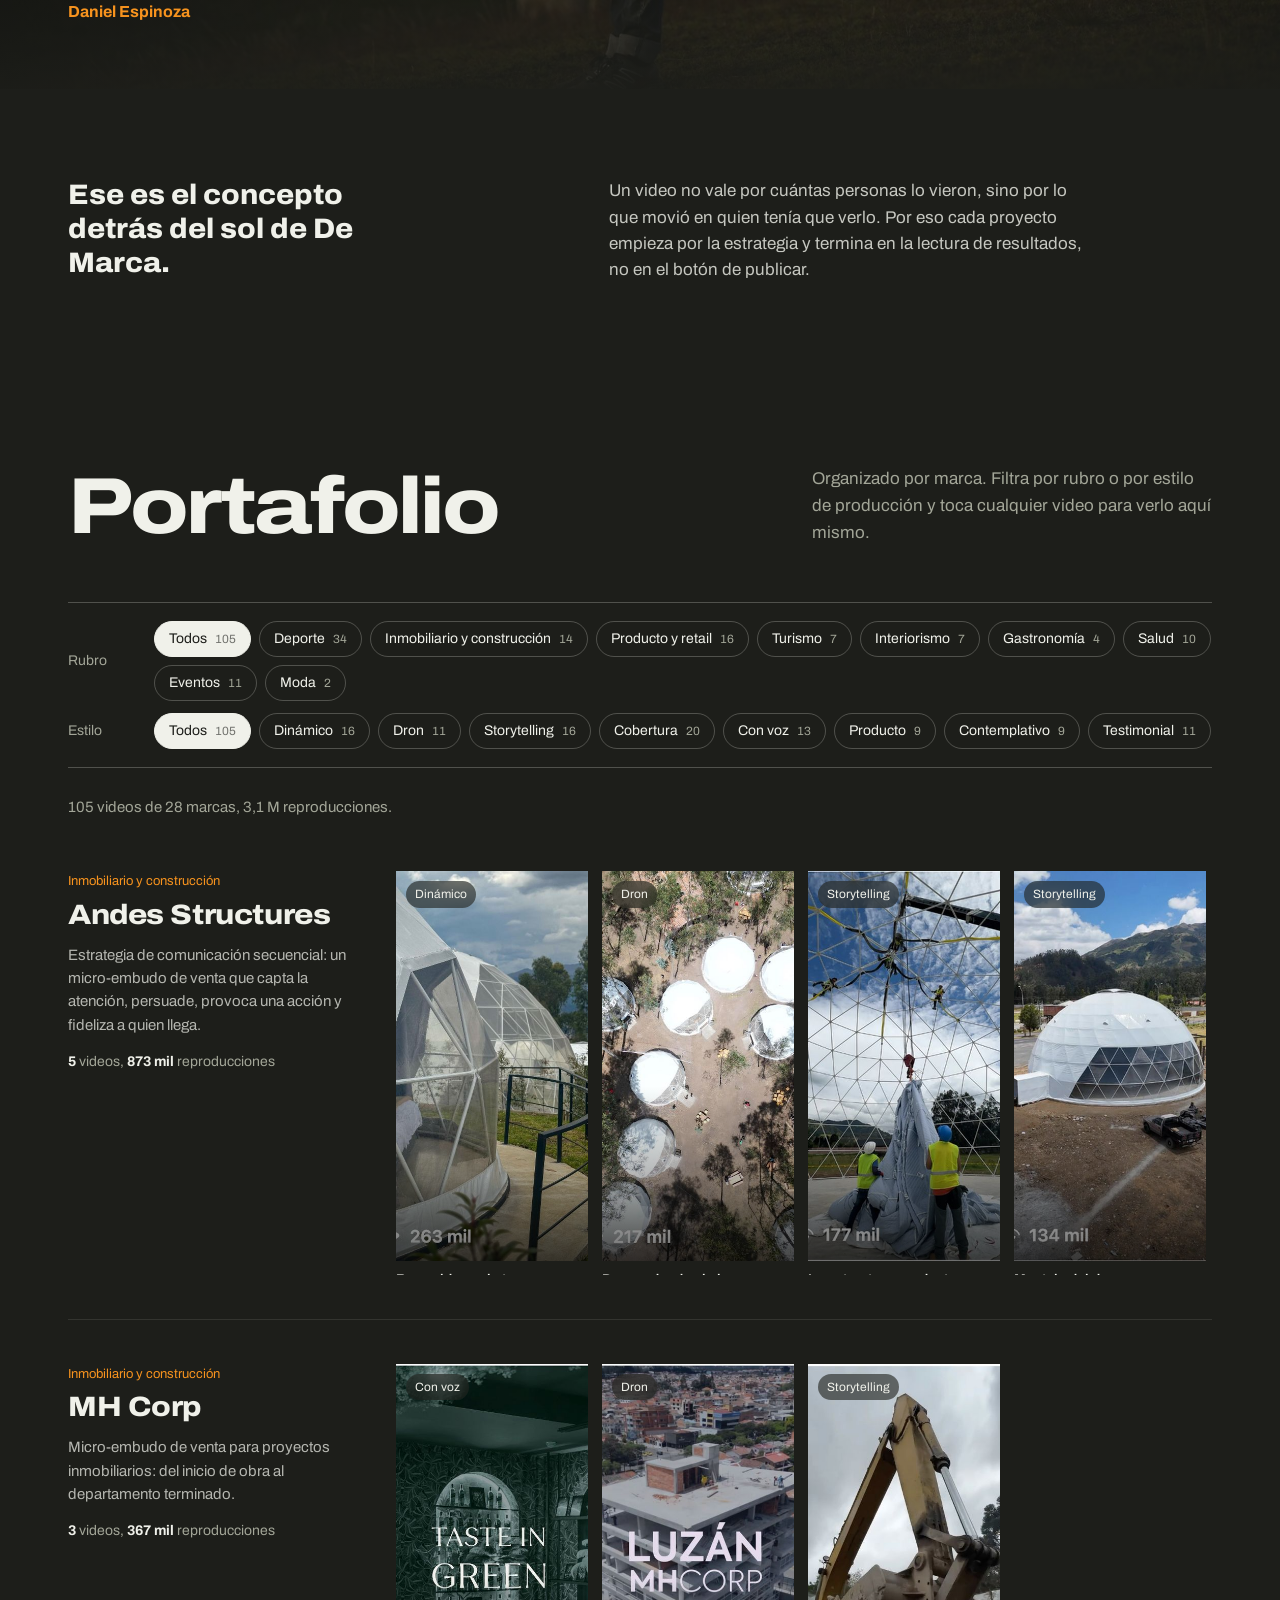
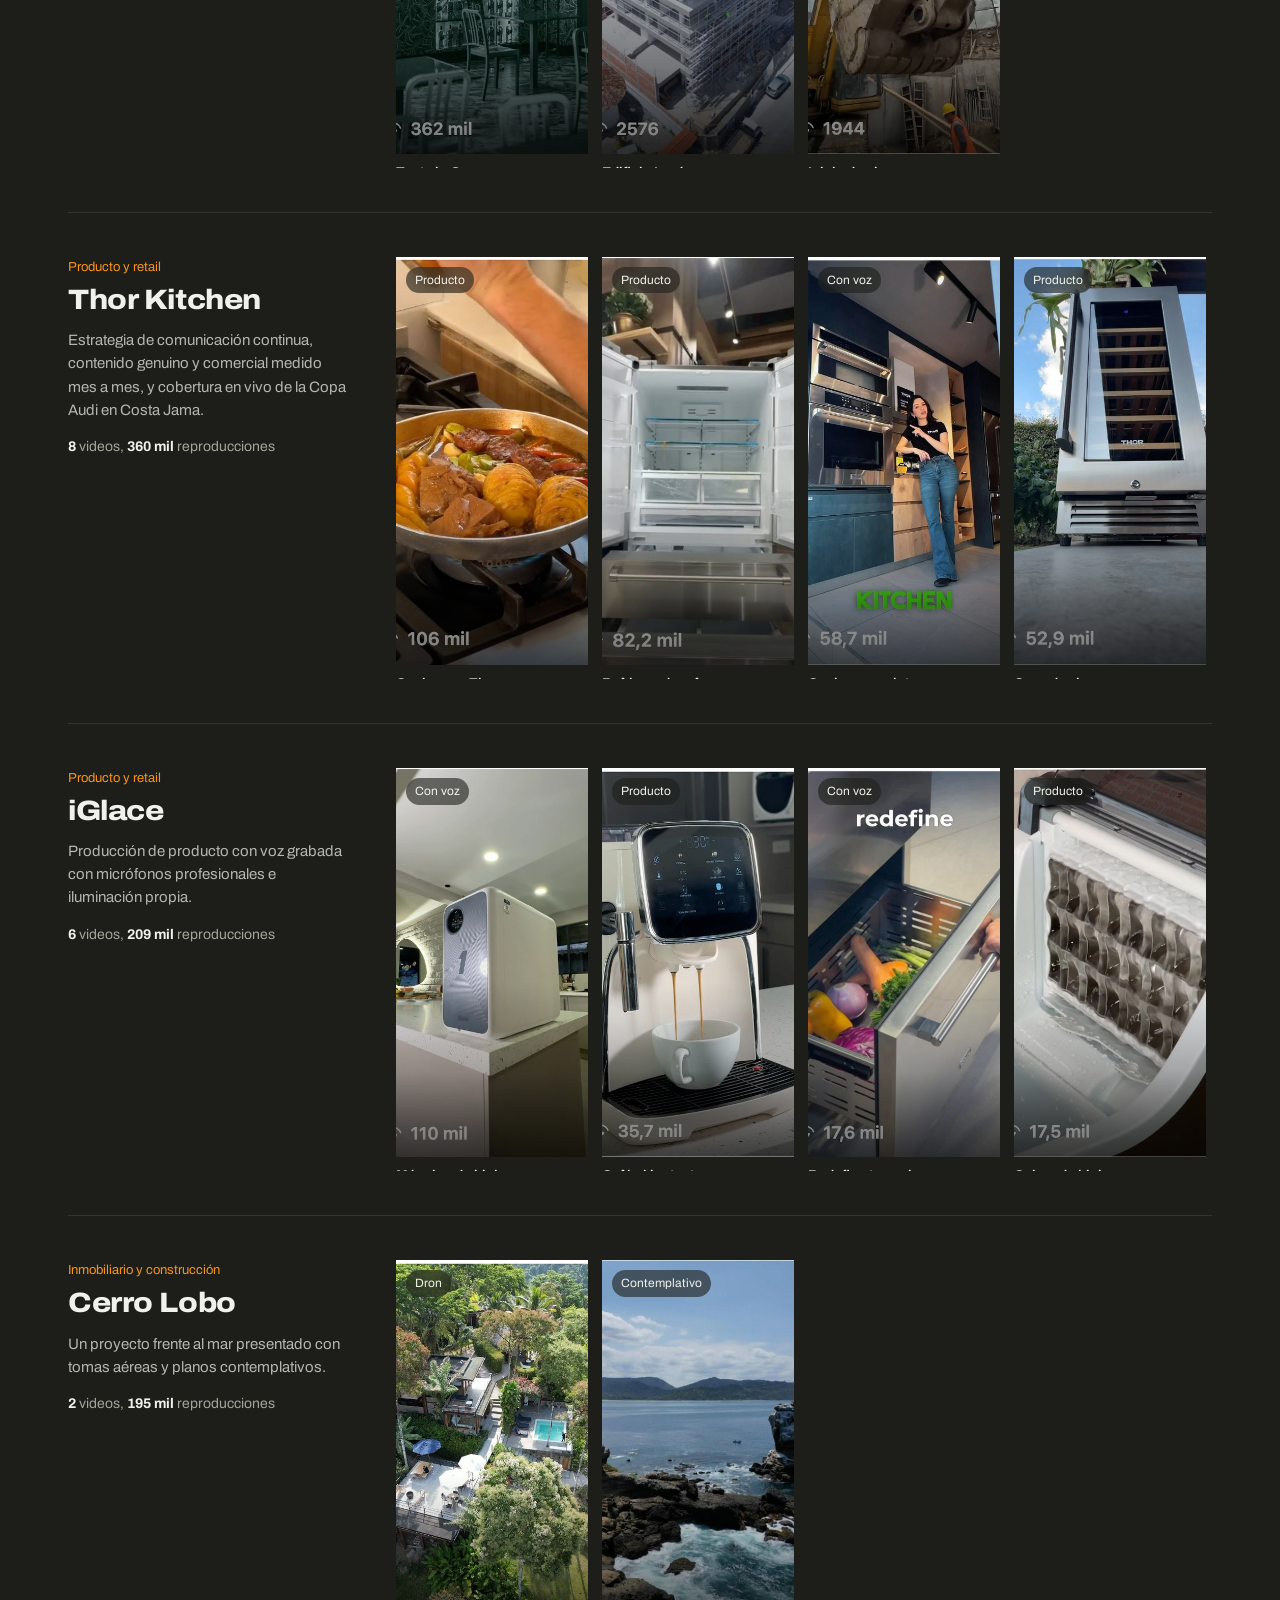
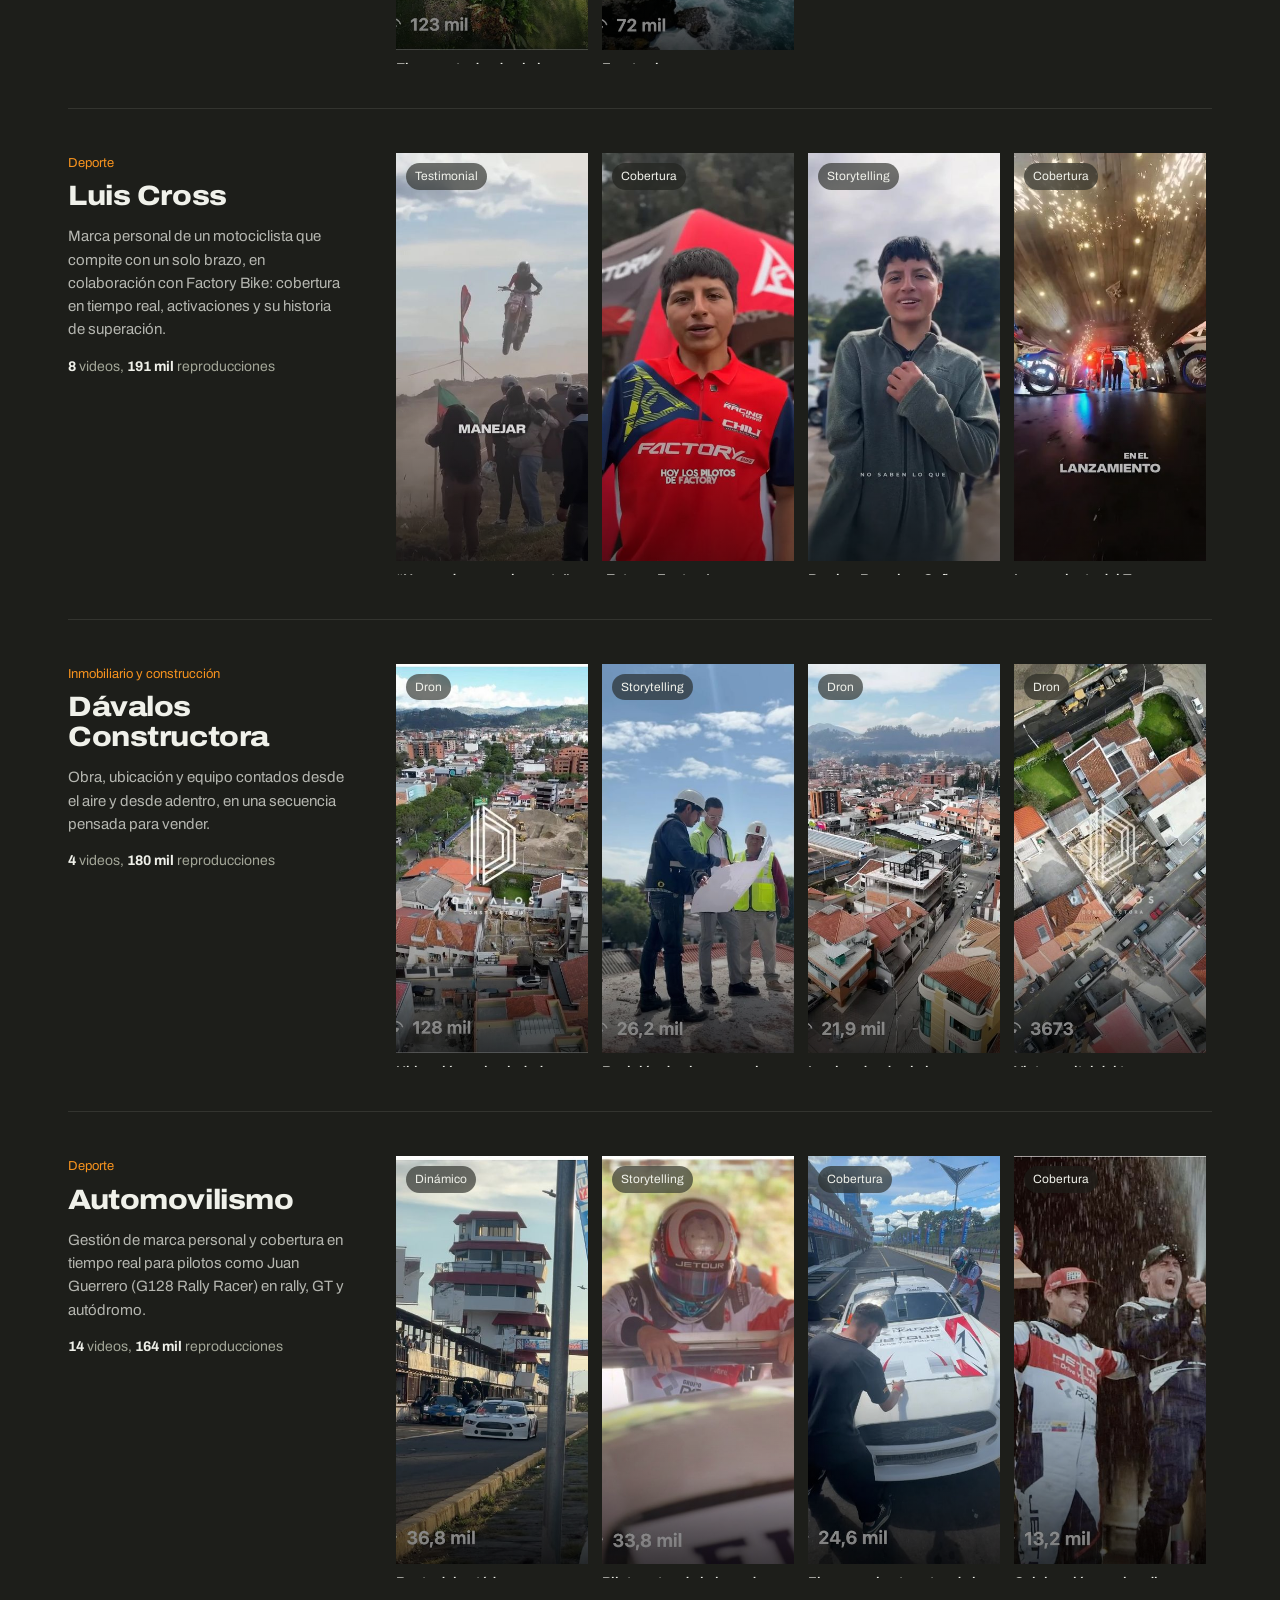
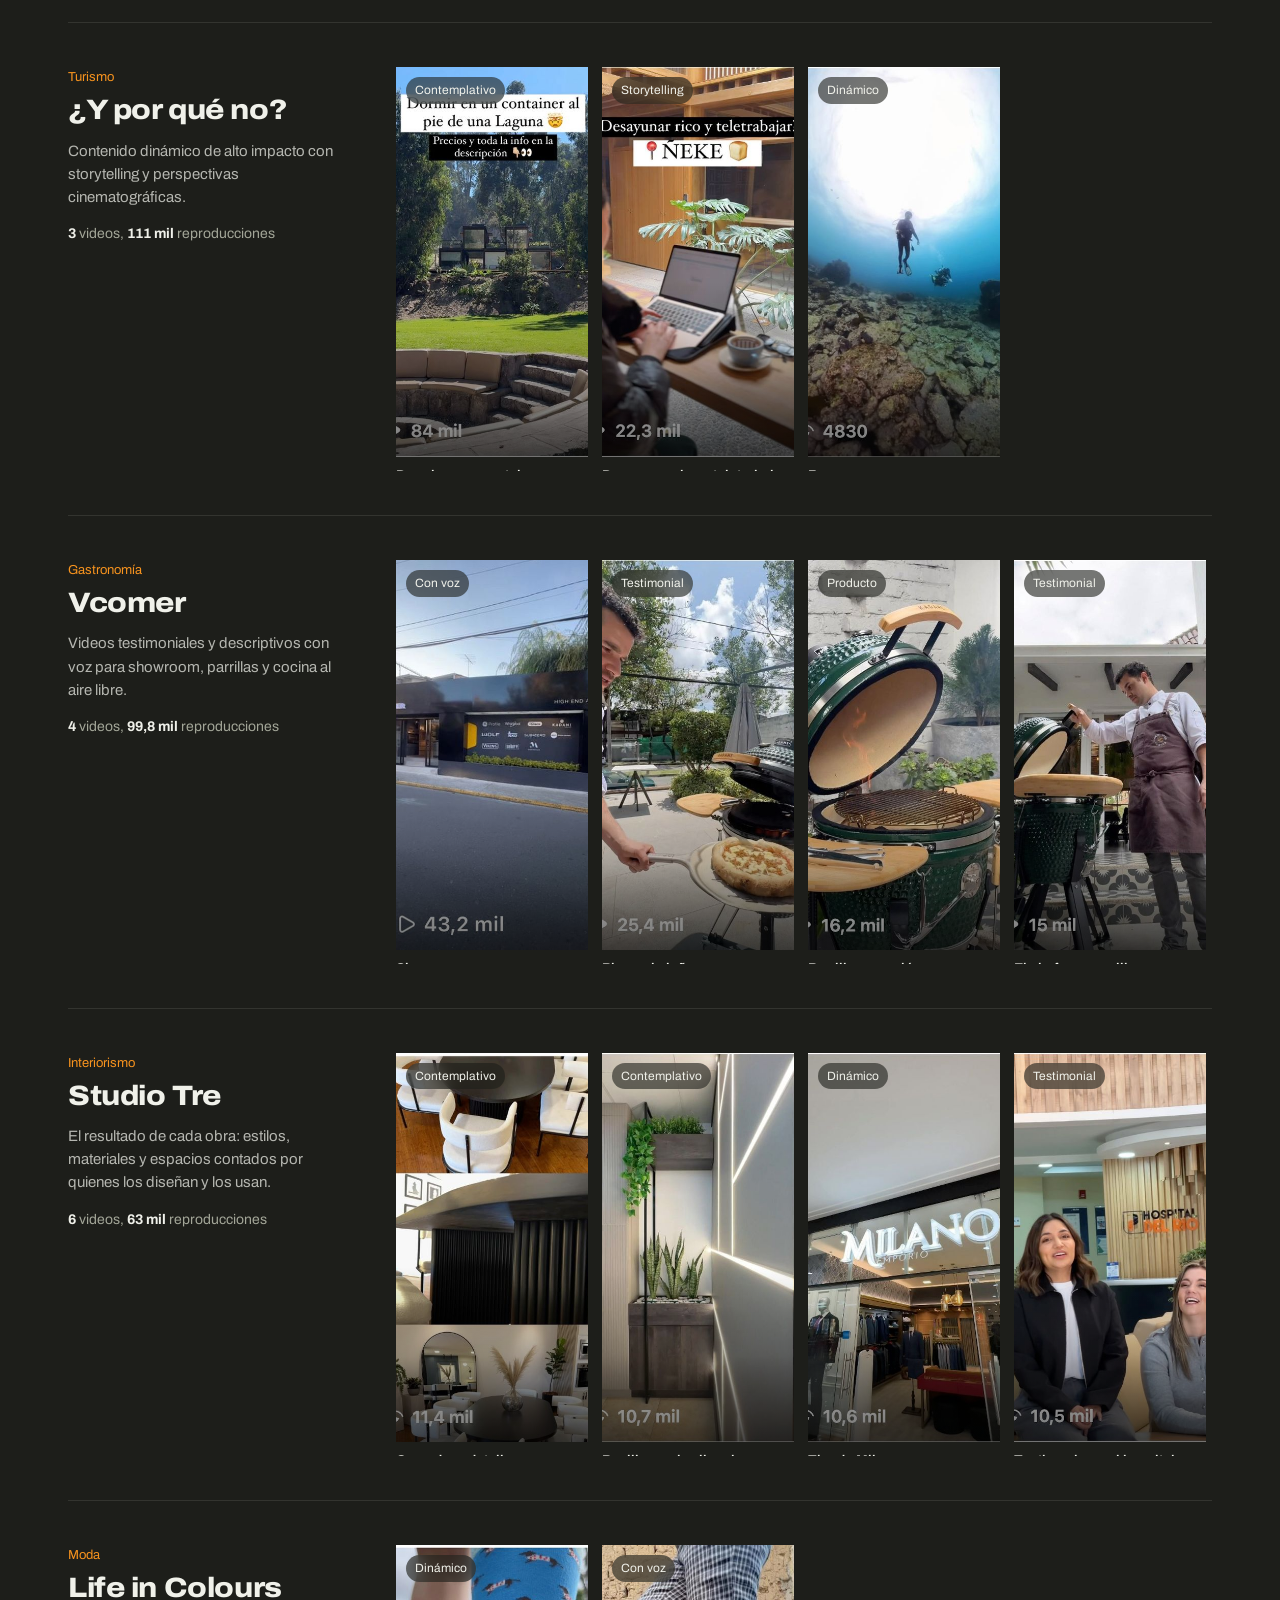
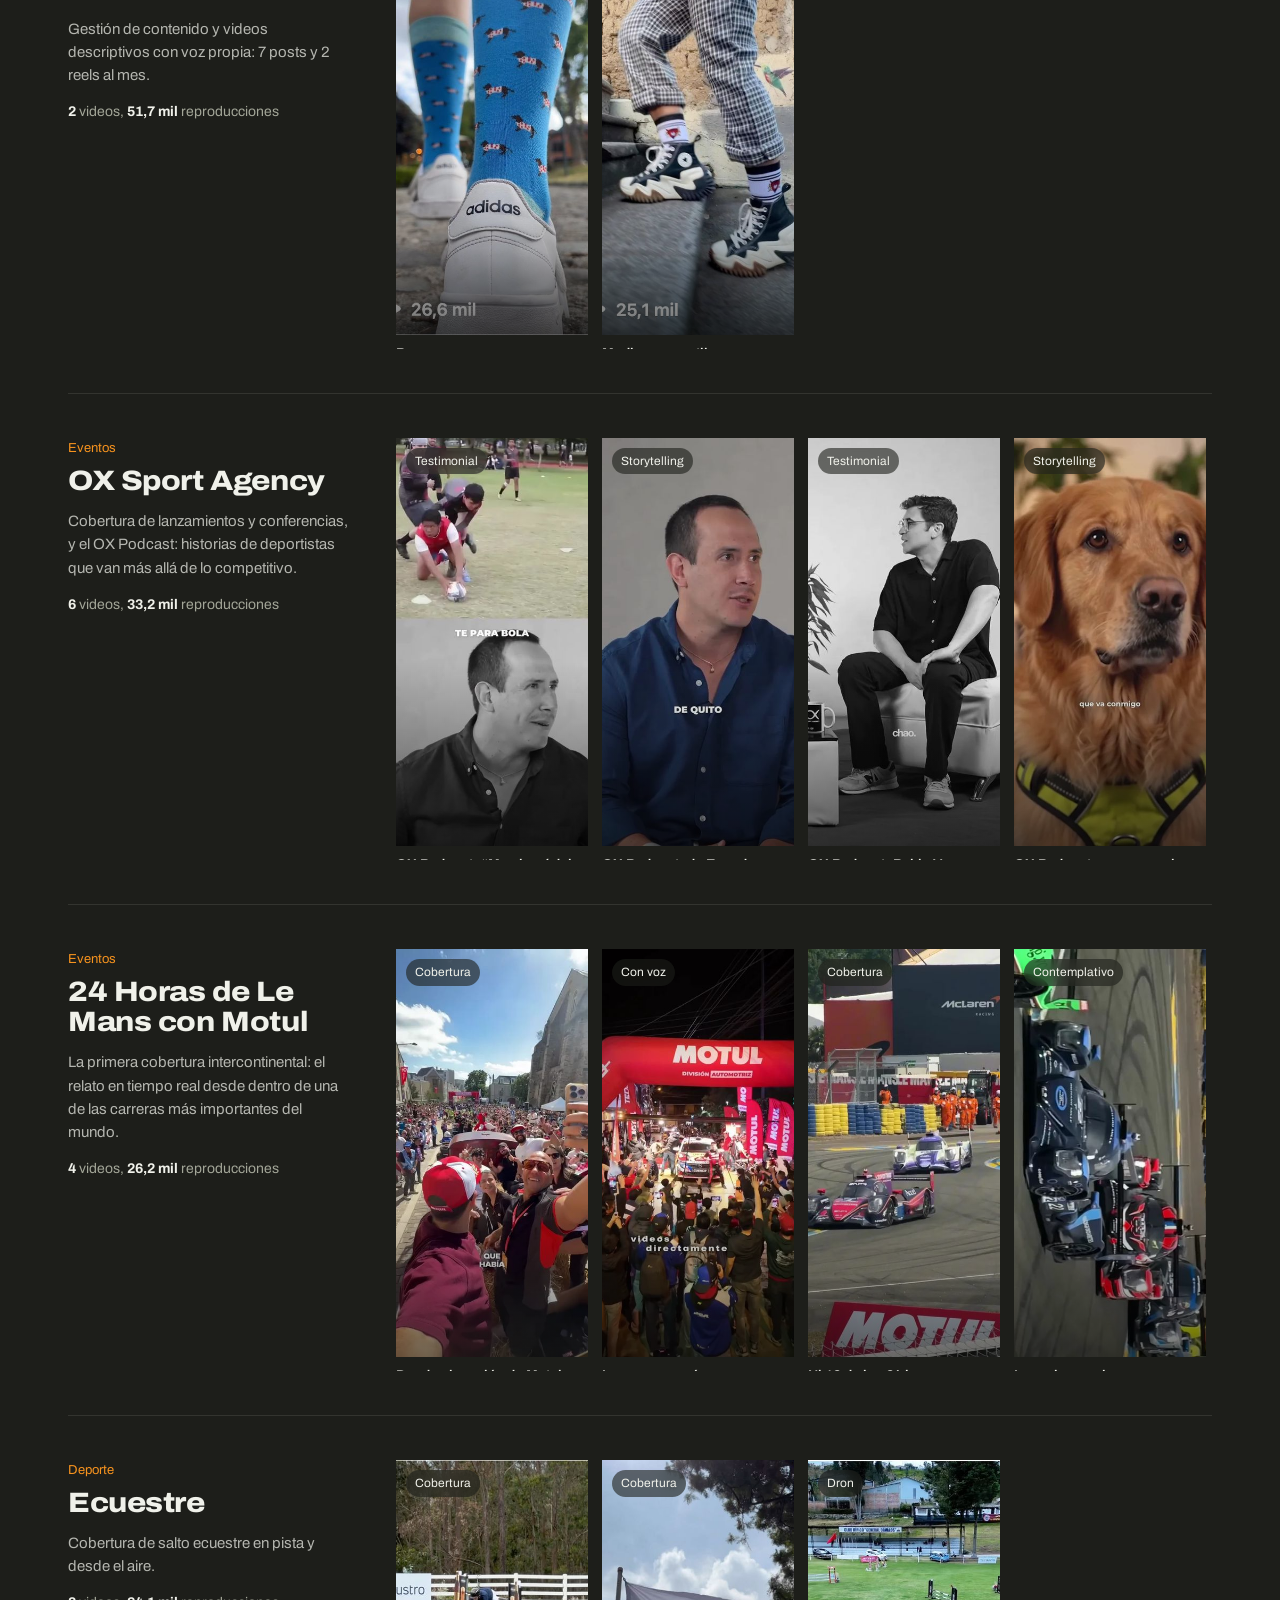
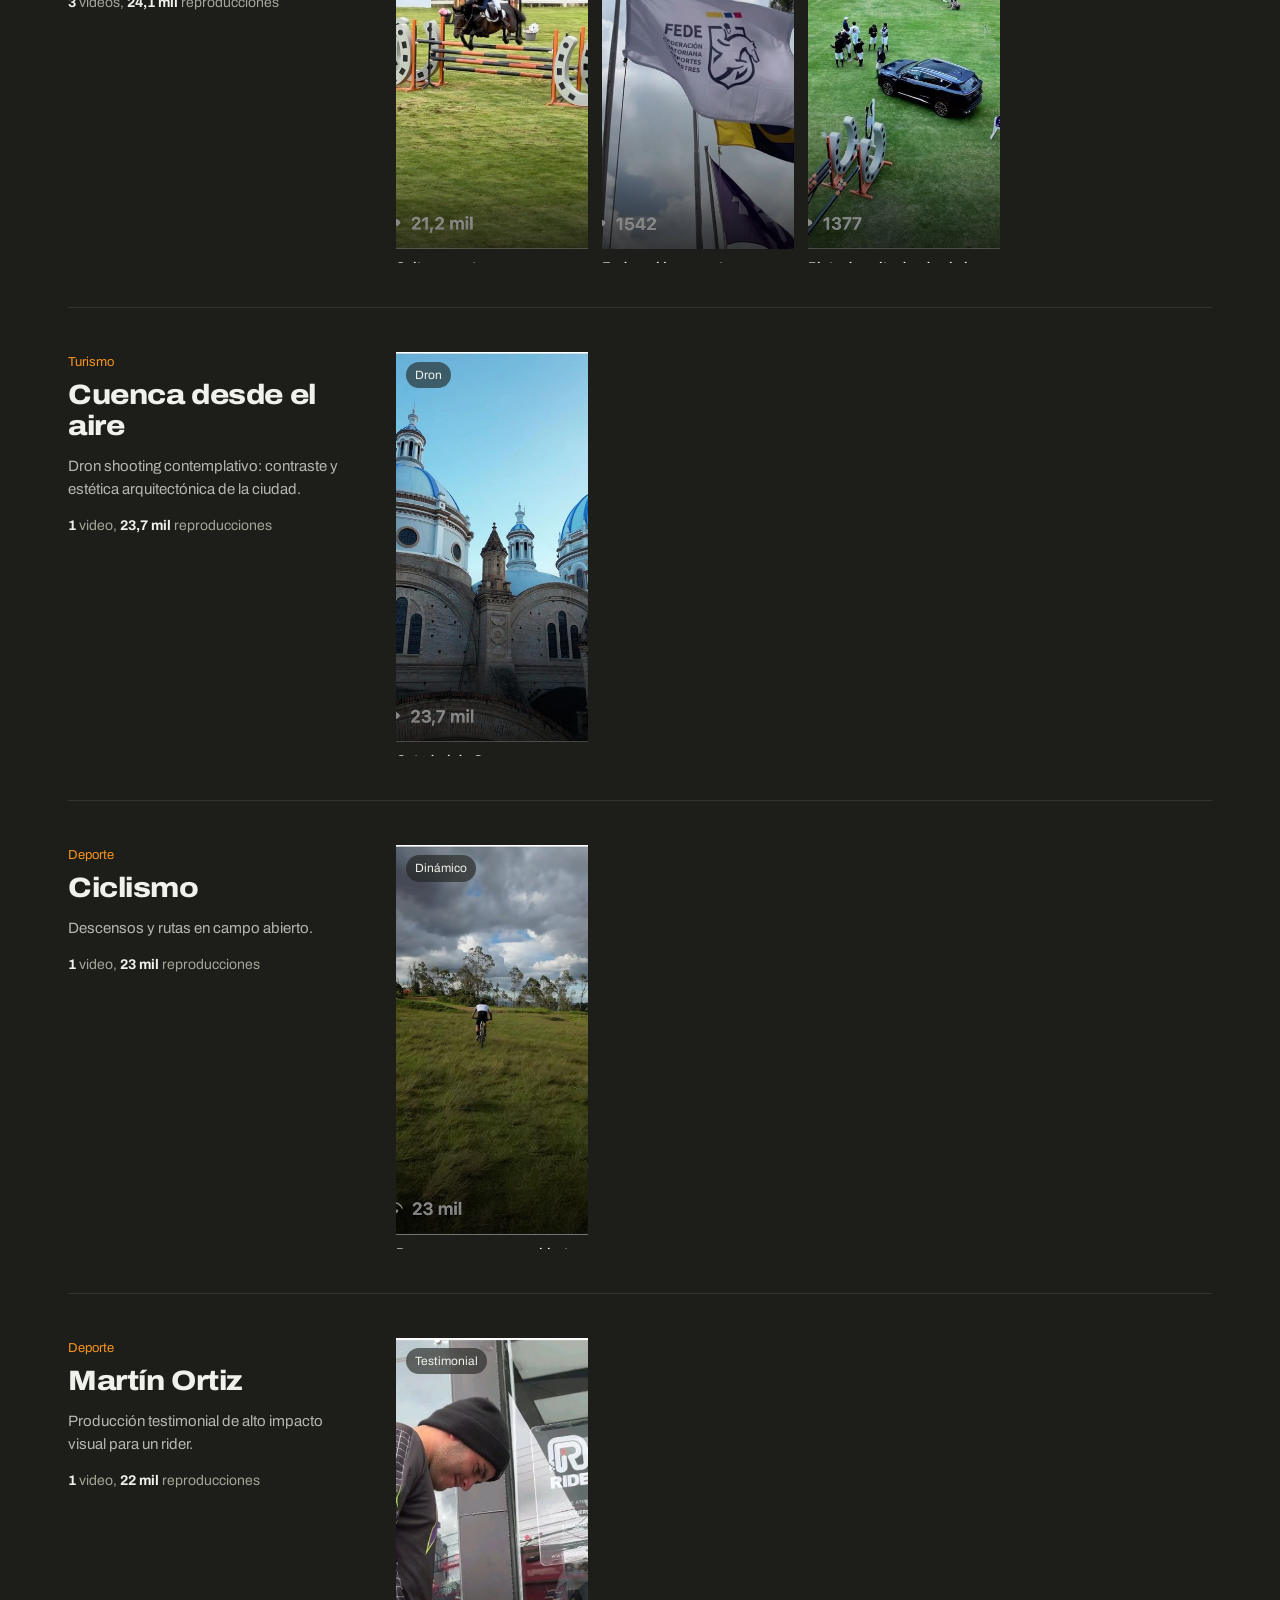
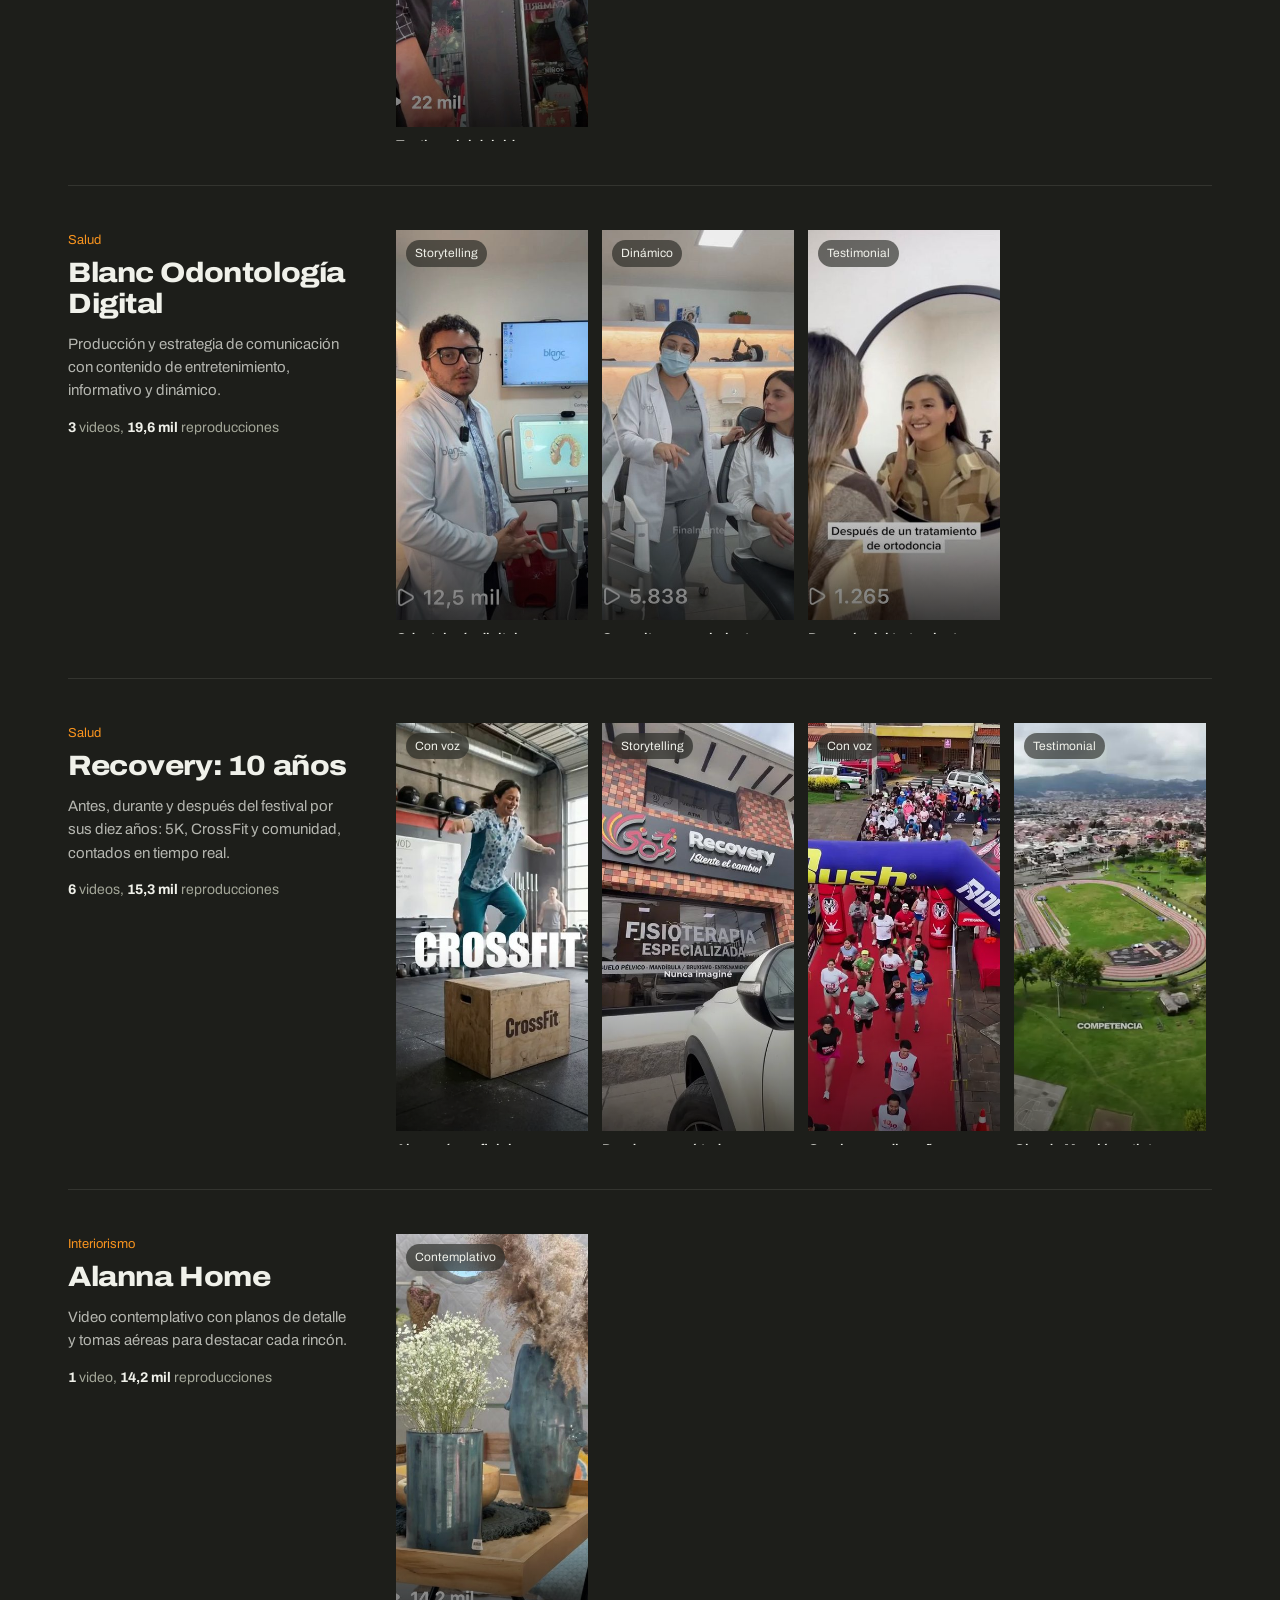
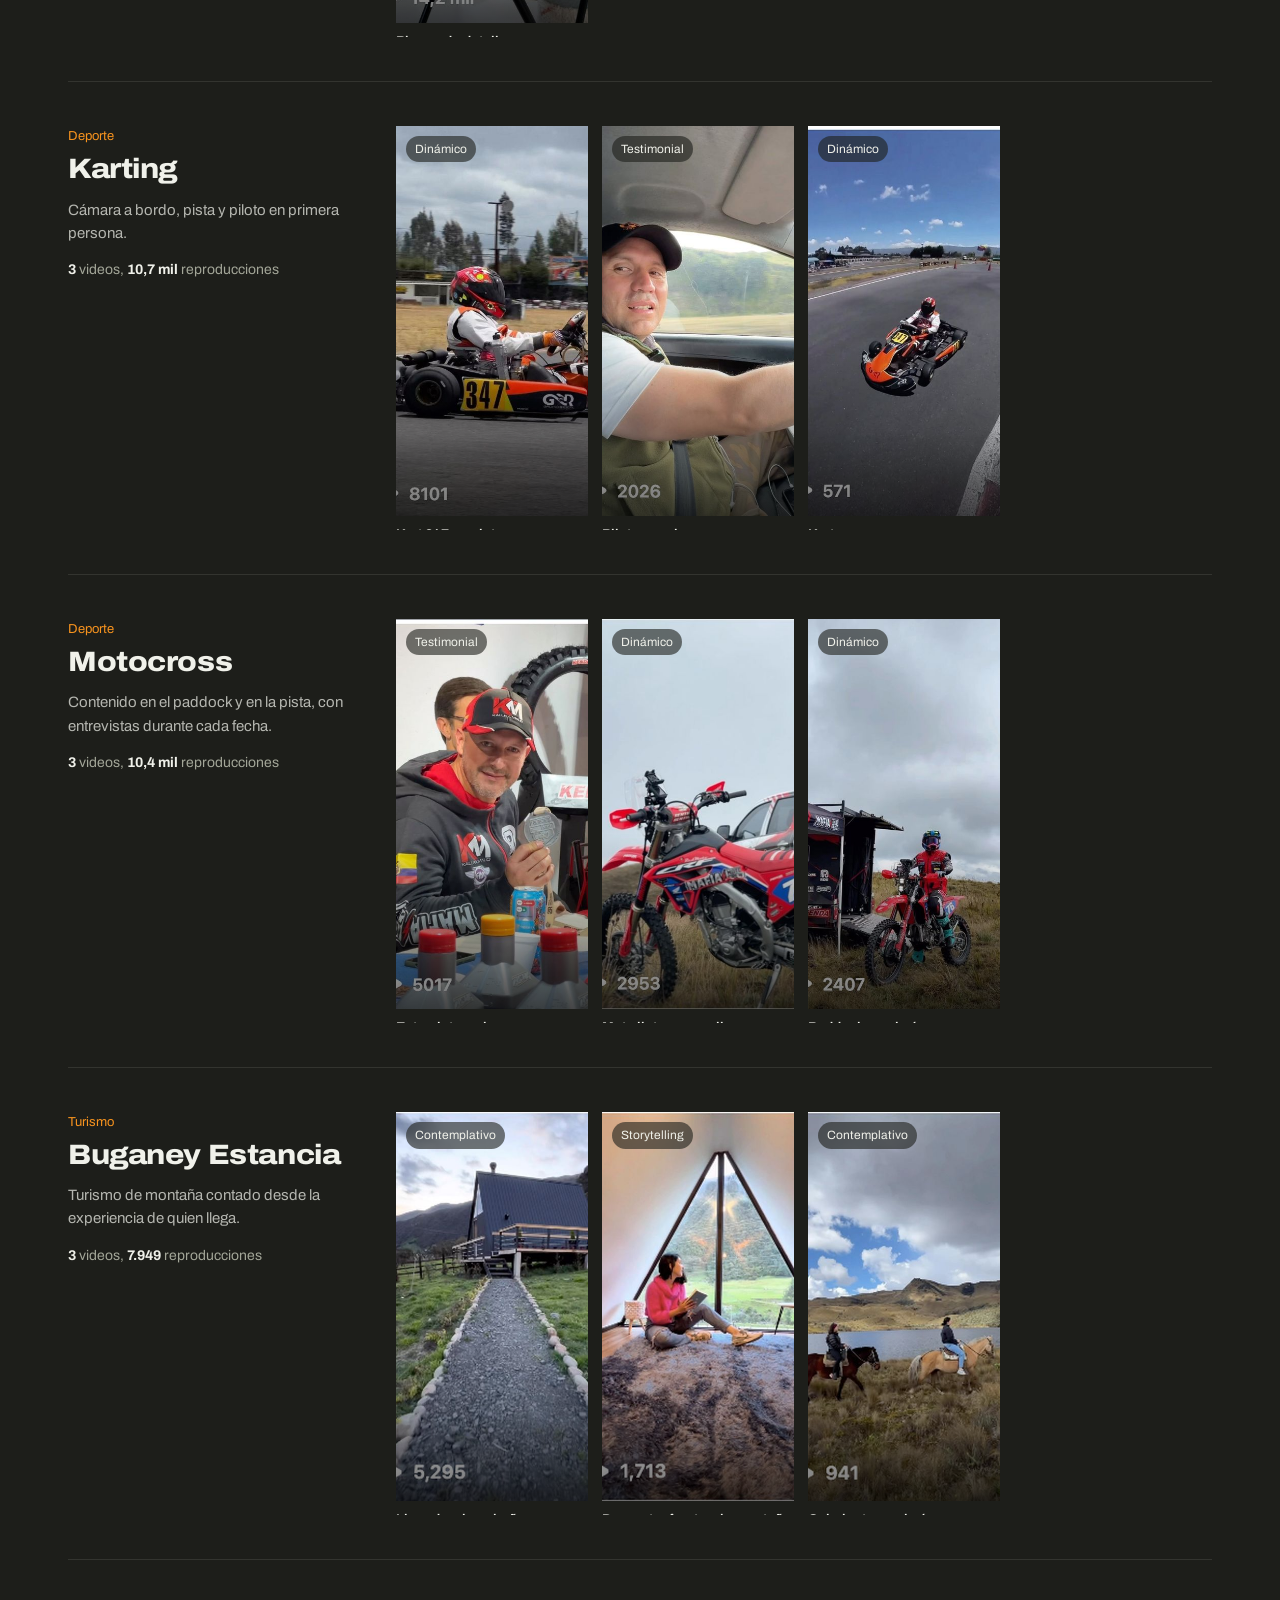
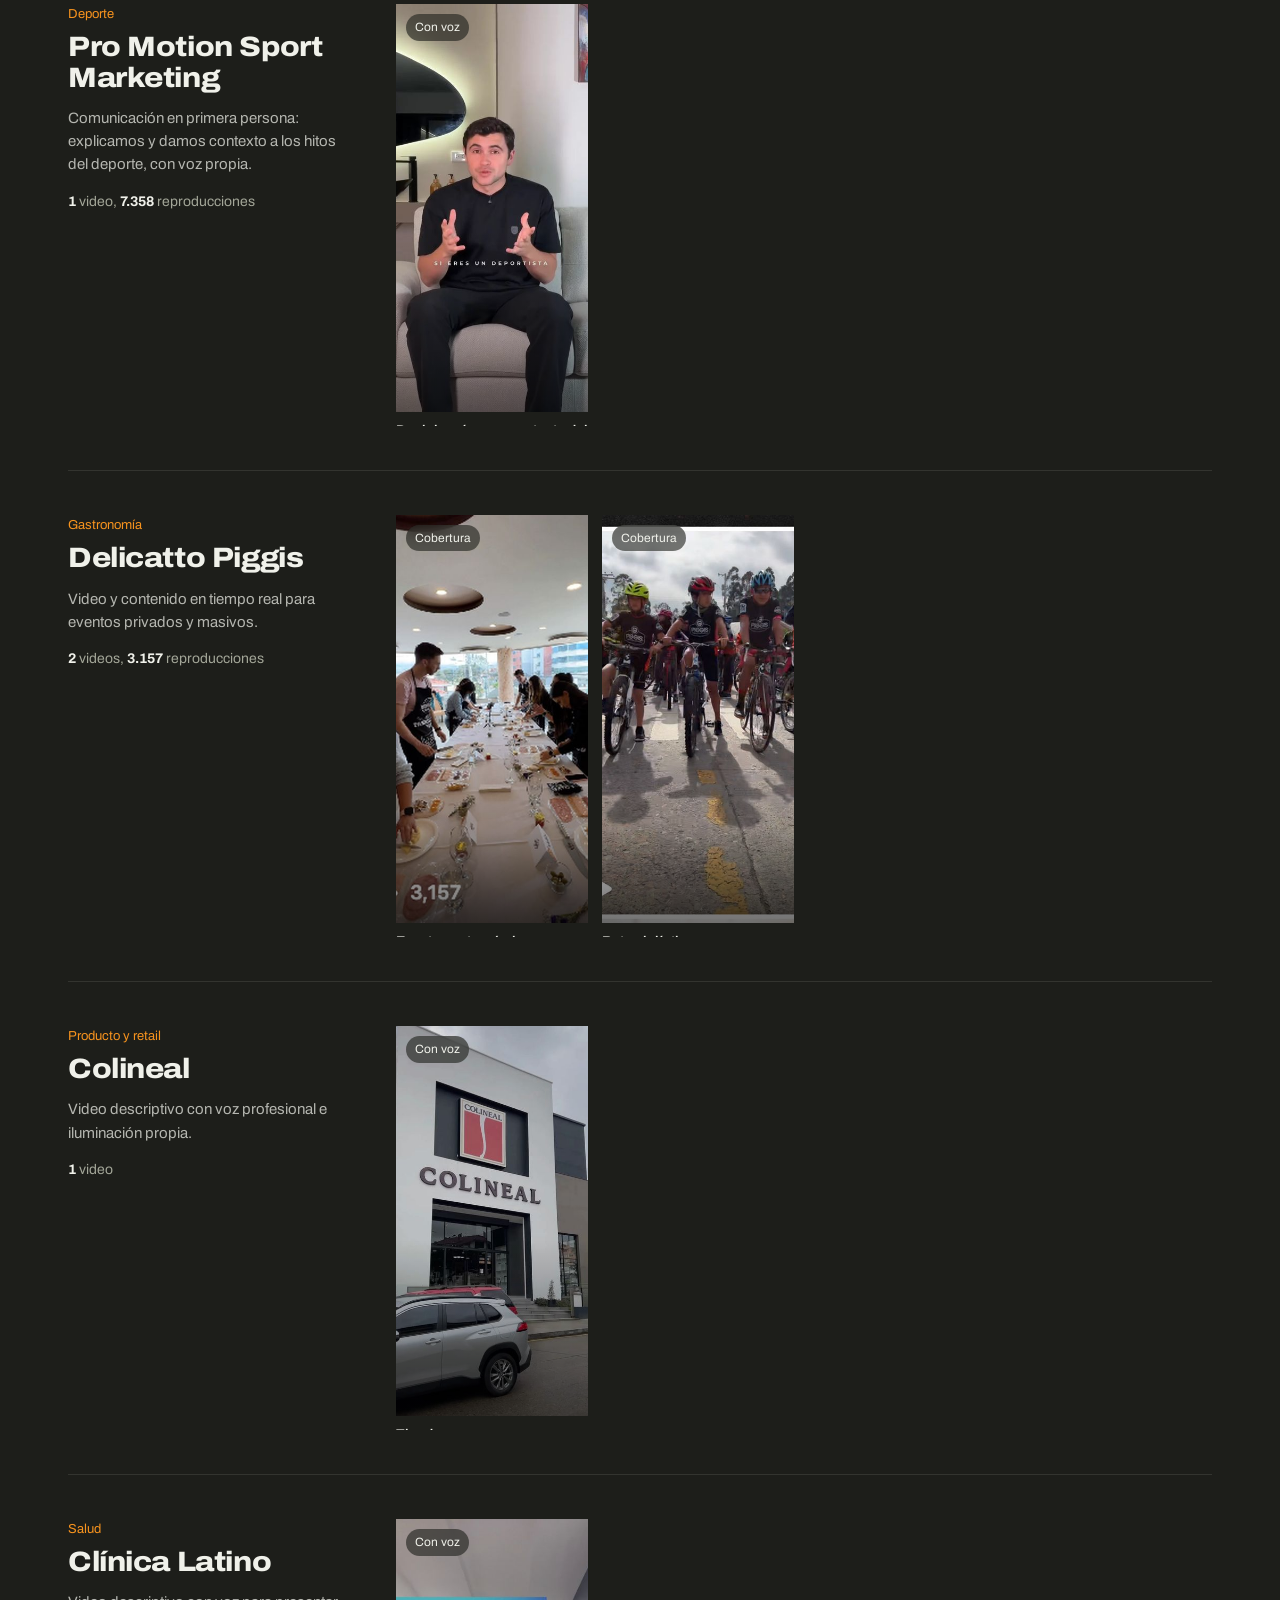
==== commit 2636230d: "Resultados: 19,5 M de visualizaciones en 3 meses por perfil (Metricool); sin cifras de medios Co-Aut" ====
--- a/index.html
+++ b/index.html
@@ -108,11 +108,17 @@
     </div>
 
     <dl class="megas">
-      <div><dt>+19 M</dt><dd>visualizaciones en las redes oficiales del GT Challenge de las Américas 2026</dd></div>
-      <div><dt>+191 M</dt><dd>impactos en medios de comunicación en la misma temporada</dd></div>
-      <div><dt id="megaVistas">+3 M</dt><dd>reproducciones en los videos de este portafolio</dd></div>
+      <div><dt>+19 M</dt><dd>visualizaciones en los últimos 3 meses entre todos los perfiles que gestiono</dd></div>
+      <div><dt>11</dt><dd>perfiles activos de marcas, deportistas y eventos</dd></div>
+      <div><dt id="megaVideos">+105</dt><dd>videos publicados en este portafolio</dd></div>
       <div><dt id="megaProyectos">+28</dt><dd>proyectos entre marcas, deportistas y eventos</dd></div>
     </dl>
+
+    <figure class="res-perfiles">
+      <figcaption><b>Visualizaciones por perfil</b><span>10 de agosto al 9 de noviembre de 2026 · Instagram, Facebook y TikTok · orgánico y pauta</span></figcaption>
+      <ol class="barras" id="barrasPerfiles"></ol>
+      <details class="res-tabla"><summary>Ver como tabla</summary><table id="tablaPerfiles"><thead><tr><th>Perfil</th><th>Visualizaciones</th></tr></thead><tbody></tbody></table></details>
+    </figure>
 
     <article class="res-caso">
       <div class="res-texto">
@@ -163,7 +169,7 @@
         </dl>
       </article>
     </div>
-    <p class="res-fuente">Fuentes: Metricool, Meta Ads e informes de Pro Motion Sport Marketing, marzo a noviembre de 2026.</p>
+    <p class="res-fuente">Fuentes: Metricool (11 perfiles conectados), Meta Ads e informes mensuales de Pro Motion Sport Marketing, 2026.</p>
   </div>
 </section>
 
--- a/assets/css/styles.css
+++ b/assets/css/styles.css
@@ -351,6 +351,12 @@
 .megas div + div { padding-left: 24px; border-left: 1px solid rgba(240,241,234,.12); }
 .megas dt { white-space: nowrap; font-size: clamp(36px, 4.3vw, 64px); font-weight: 900; line-height: .95; letter-spacing: -.04em; font-variation-settings: "wdth" 120; color: var(--naranja); font-feature-settings: "tnum"; }
 .megas dd { margin: 14px 0 0; font-size: 15px; line-height: 1.5; color: rgba(240,241,234,.75); max-width: 24ch; }
+.res-perfiles { margin: 0 0 16px; padding: clamp(24px, 3.5vw, 44px); border-radius: 26px; background: var(--grafito); border: 1px solid rgba(240,241,234,.1); }
+.res-perfiles figcaption { display: flex; flex-wrap: wrap; justify-content: space-between; gap: 6px 24px; margin-bottom: 22px; }
+.res-perfiles figcaption b { font-size: clamp(22px, 2.2vw, 30px); font-variation-settings: "wdth" 115; letter-spacing: -.02em; }
+.res-perfiles figcaption span { font-size: 14px; color: var(--niebla); align-self: end; }
+.res-perfiles .barra-fila { grid-template-columns: 220px 1fr; }
+.res-perfiles .barra-pista { height: 28px; }
 .res-caso { display: grid; grid-template-columns: minmax(0, 1fr) minmax(0, 1.1fr); gap: clamp(32px, 5vw, 72px); padding: clamp(24px, 3.5vw, 44px); border-radius: 26px; background: var(--grafito); border: 1px solid rgba(240,241,234,.1); }
 .res-rubro { font-size: 13px; color: var(--naranja); font-weight: 600; }
 .res-caso h3, .res-marcas h3 { font-size: clamp(26px, 2.6vw, 36px); line-height: 1.05; font-variation-settings: "wdth" 115; letter-spacing: -.02em; margin: 8px 0 14px; }
@@ -365,7 +371,7 @@
 .barra-fila span { color: rgba(240,241,234,.8); }
 .barra-pista { position: relative; height: 34px; }
 .barra-relleno { position: absolute; left: 0; top: 0; bottom: 0; width: var(--w); background: var(--naranja); border-radius: 0 4px 4px 0; min-width: 4px; transition: opacity .2s; }
-.barra-valor { position: absolute; top: 50%; transform: translateY(-50%); left: calc(var(--w) + 10px); font-weight: 700; font-feature-settings: "tnum"; }
+.barra-valor { white-space: nowrap; position: absolute; top: 50%; transform: translateY(-50%); left: calc(var(--w) + 10px); font-weight: 700; font-feature-settings: "tnum"; }
 .barras:hover .barra-relleno { opacity: .45; }
 .barras .barra-fila:hover .barra-relleno { opacity: 1; }
 .res-tabla { margin-top: 18px; font-size: 14px; color: var(--niebla); }
@@ -419,7 +425,9 @@
   .megas div, .megas div + div { padding: 20px 12px 12px 0; border-left: 0; }
   .megas div:nth-child(even) { padding-left: 16px; border-left: 1px solid rgba(240,241,234,.12); }
   .res-caso, .res-marcas { grid-template-columns: 1fr; }
-  .barra-fila { grid-template-columns: 96px 1fr; }
+  .barra-fila, .res-perfiles .barra-fila { grid-template-columns: 112px 1fr; font-size: 13px; }
+  .barra-valor { font-size: 12px; left: calc(var(--w) * .78 + 8px); }
+  .barra-relleno { width: calc(var(--w) * .78); }
   .roles article, .roles article + article { padding: 20px 0; border-left: 0; }
   .roles article + article { border-top: 1px solid rgba(240,241,234,.1); }
   .hitos { grid-template-columns: 1fr 1fr; }
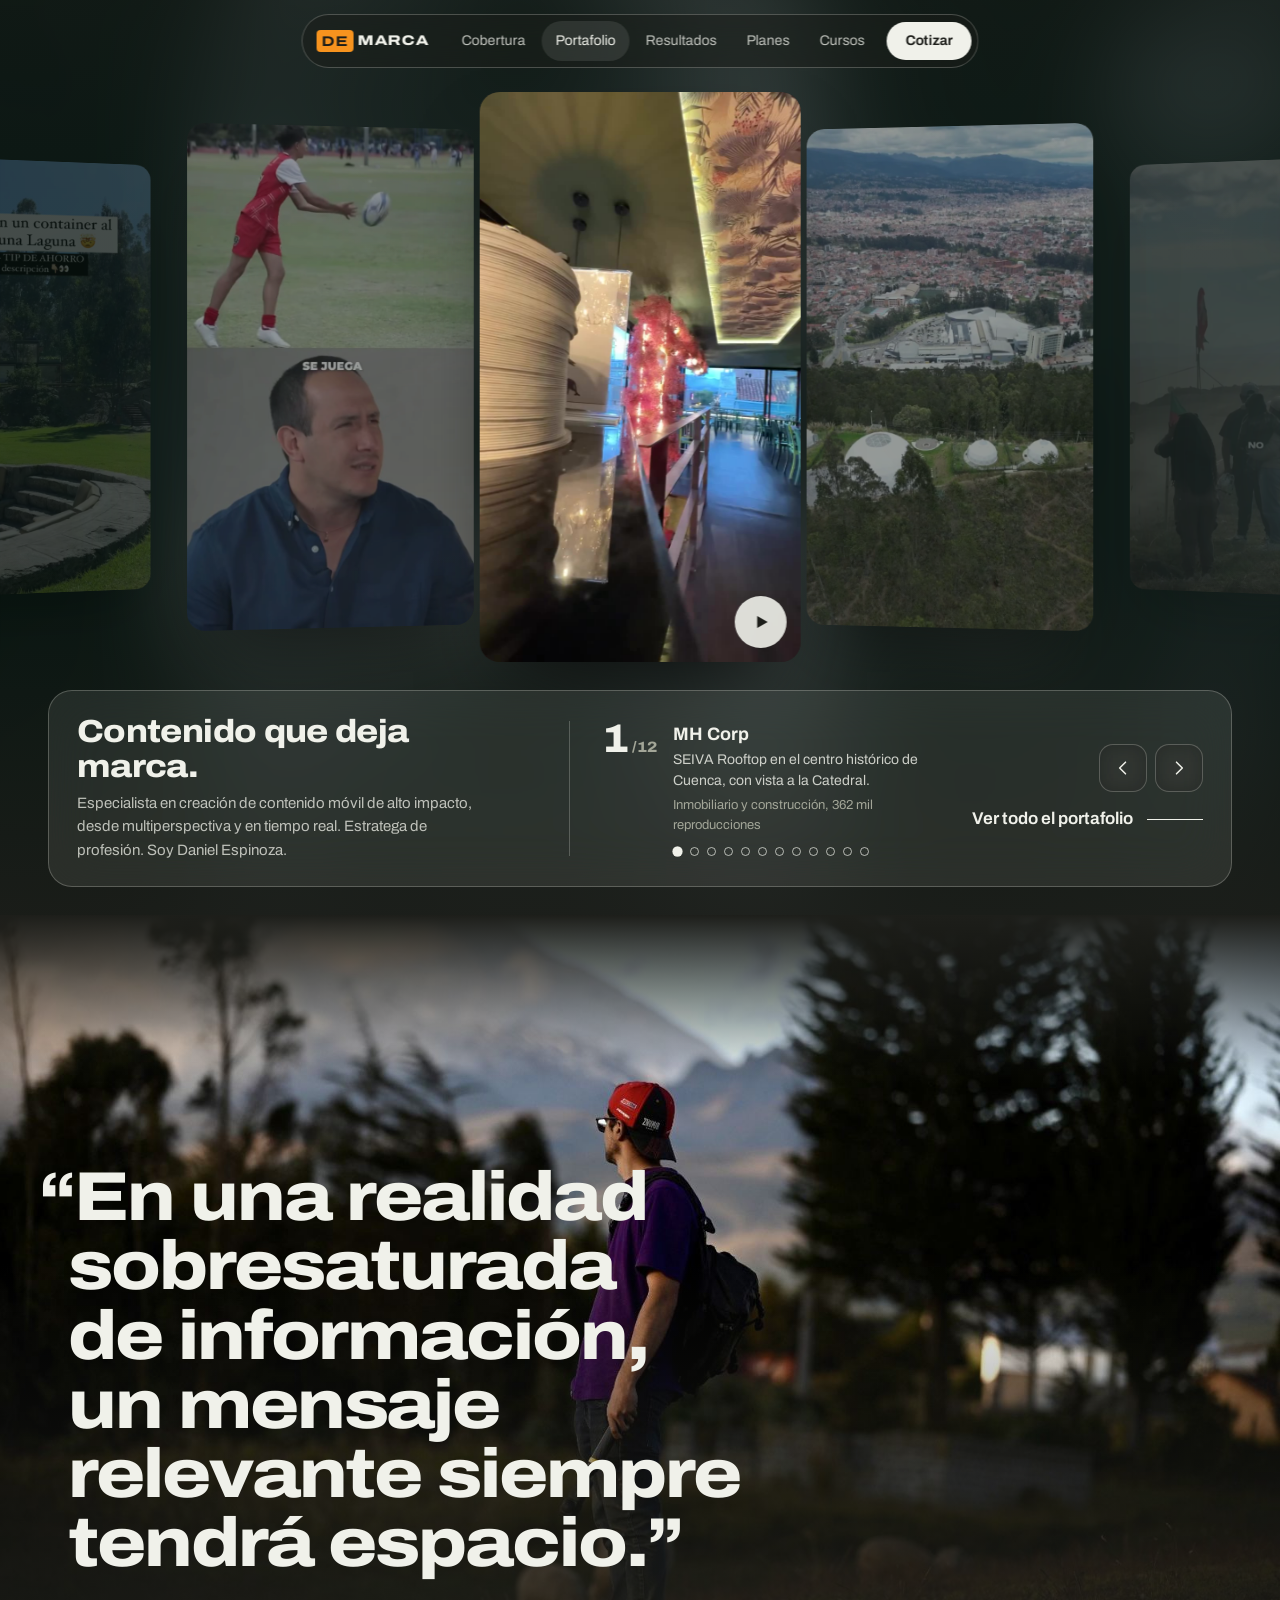
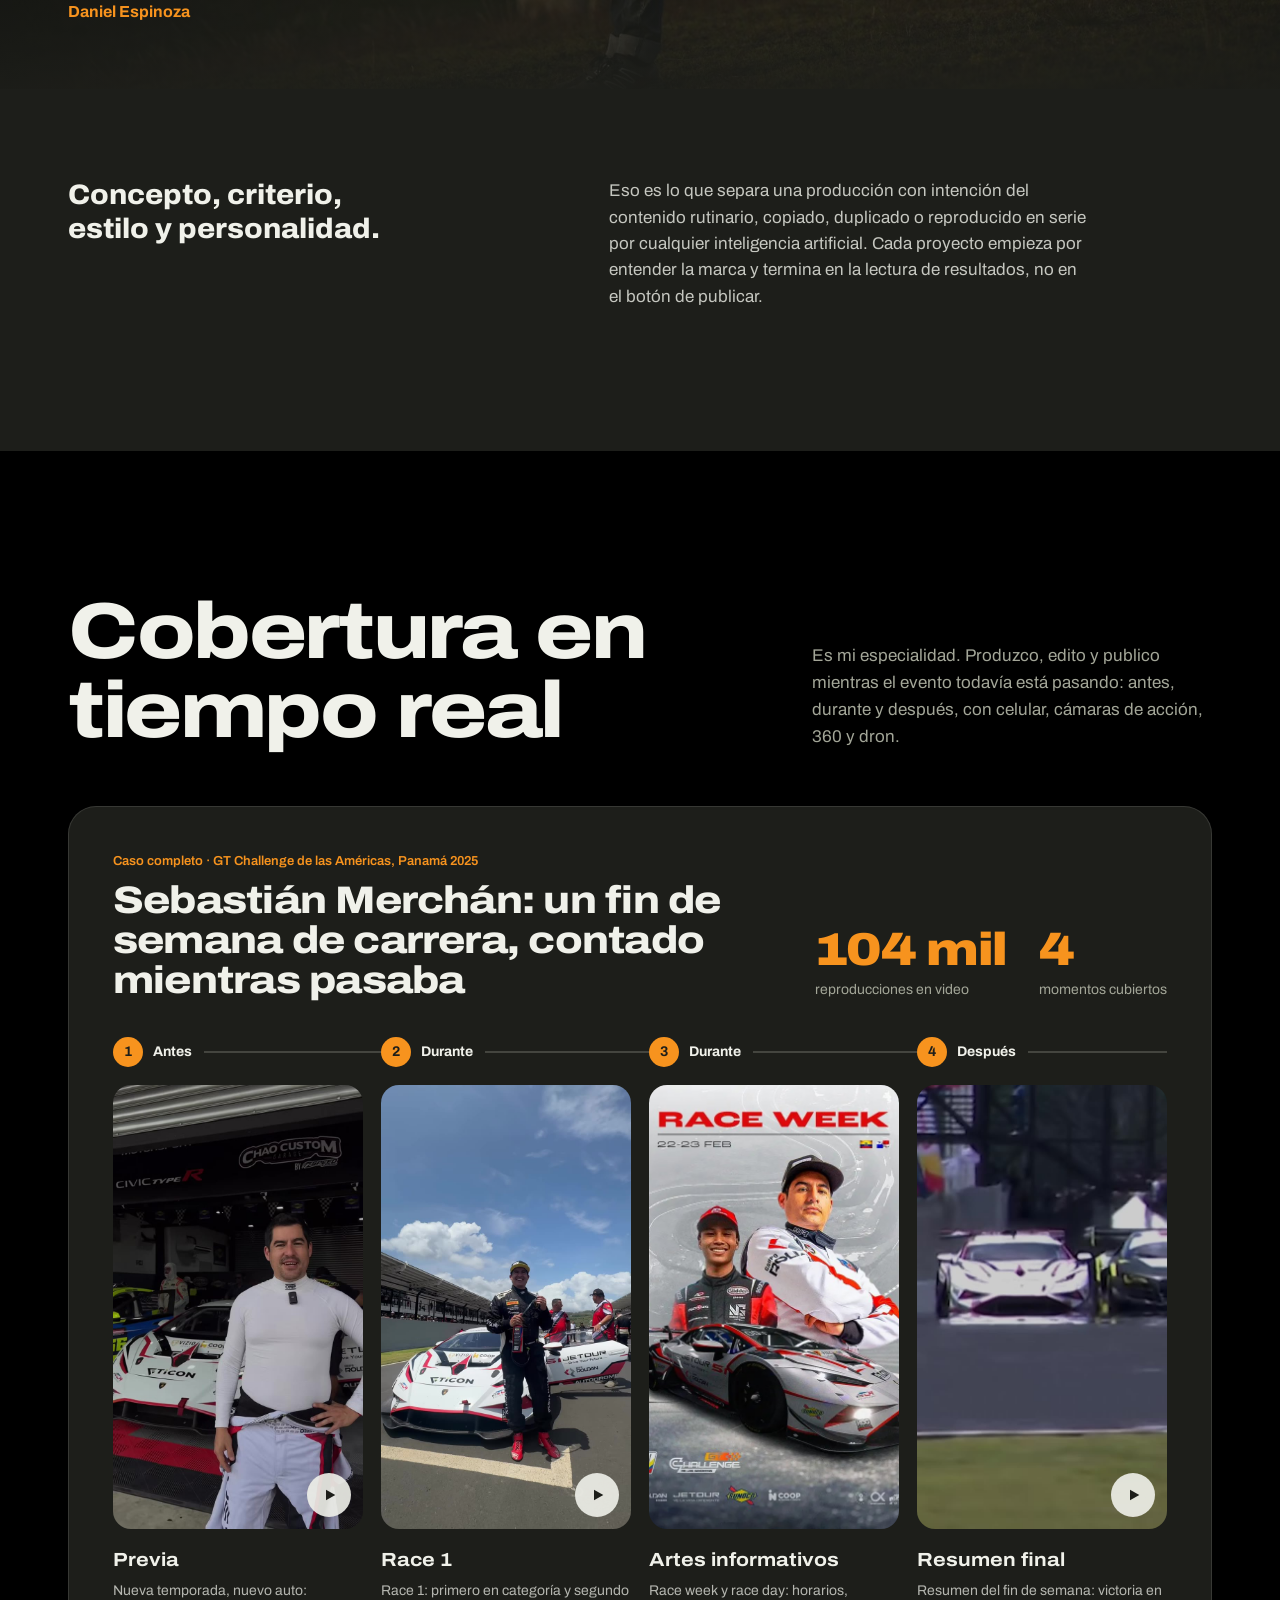
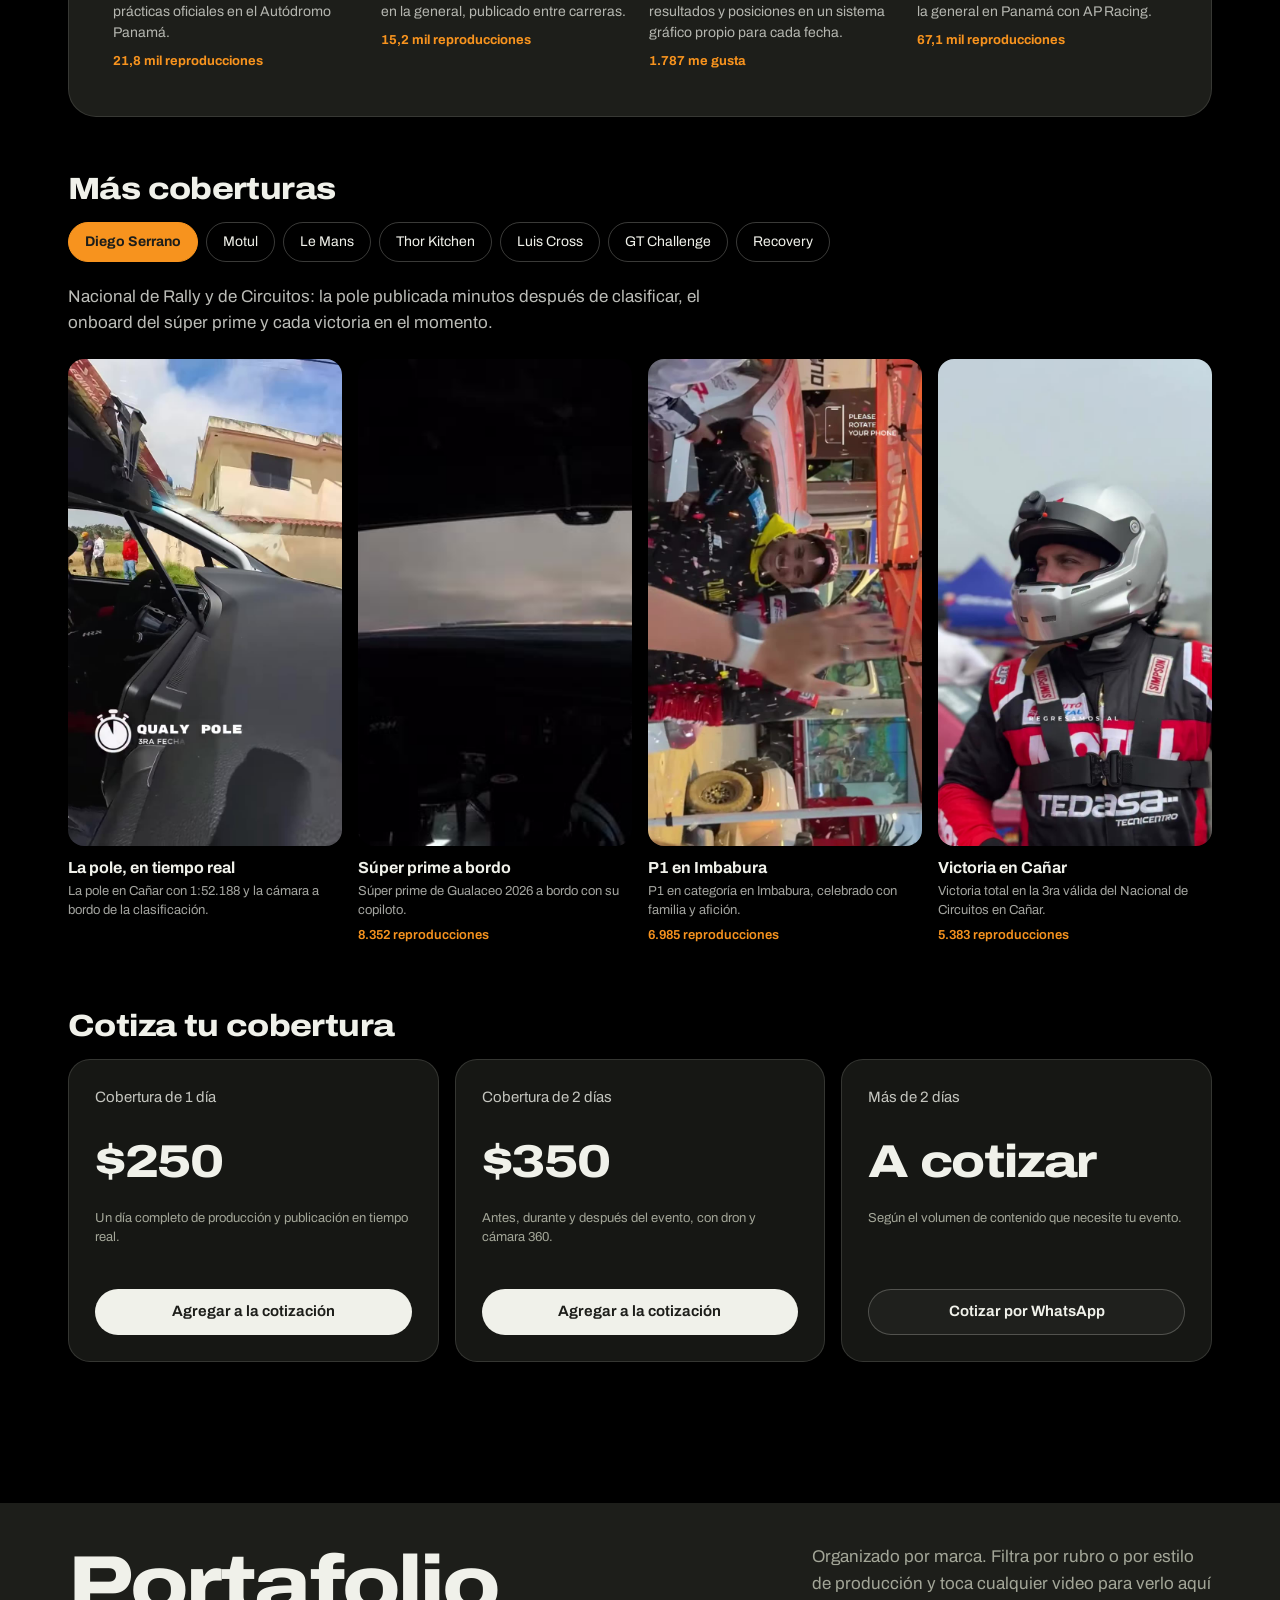
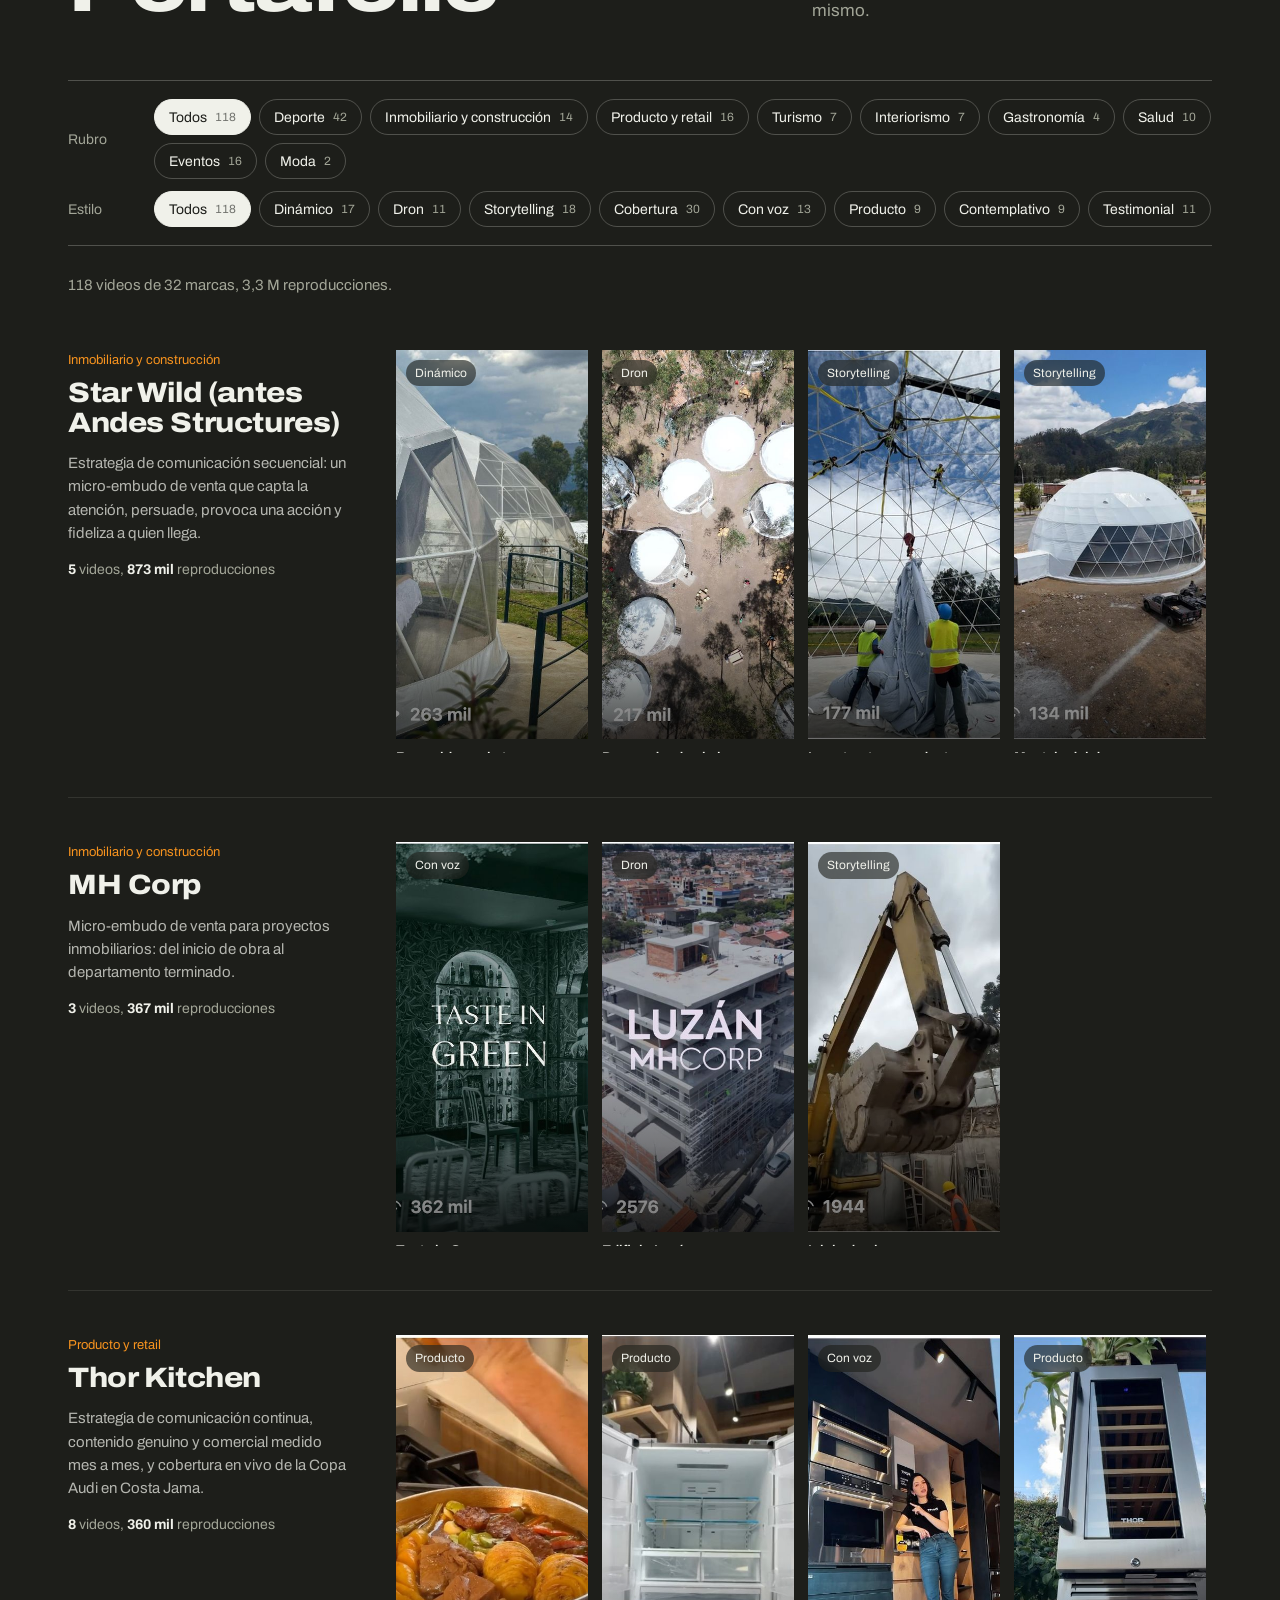
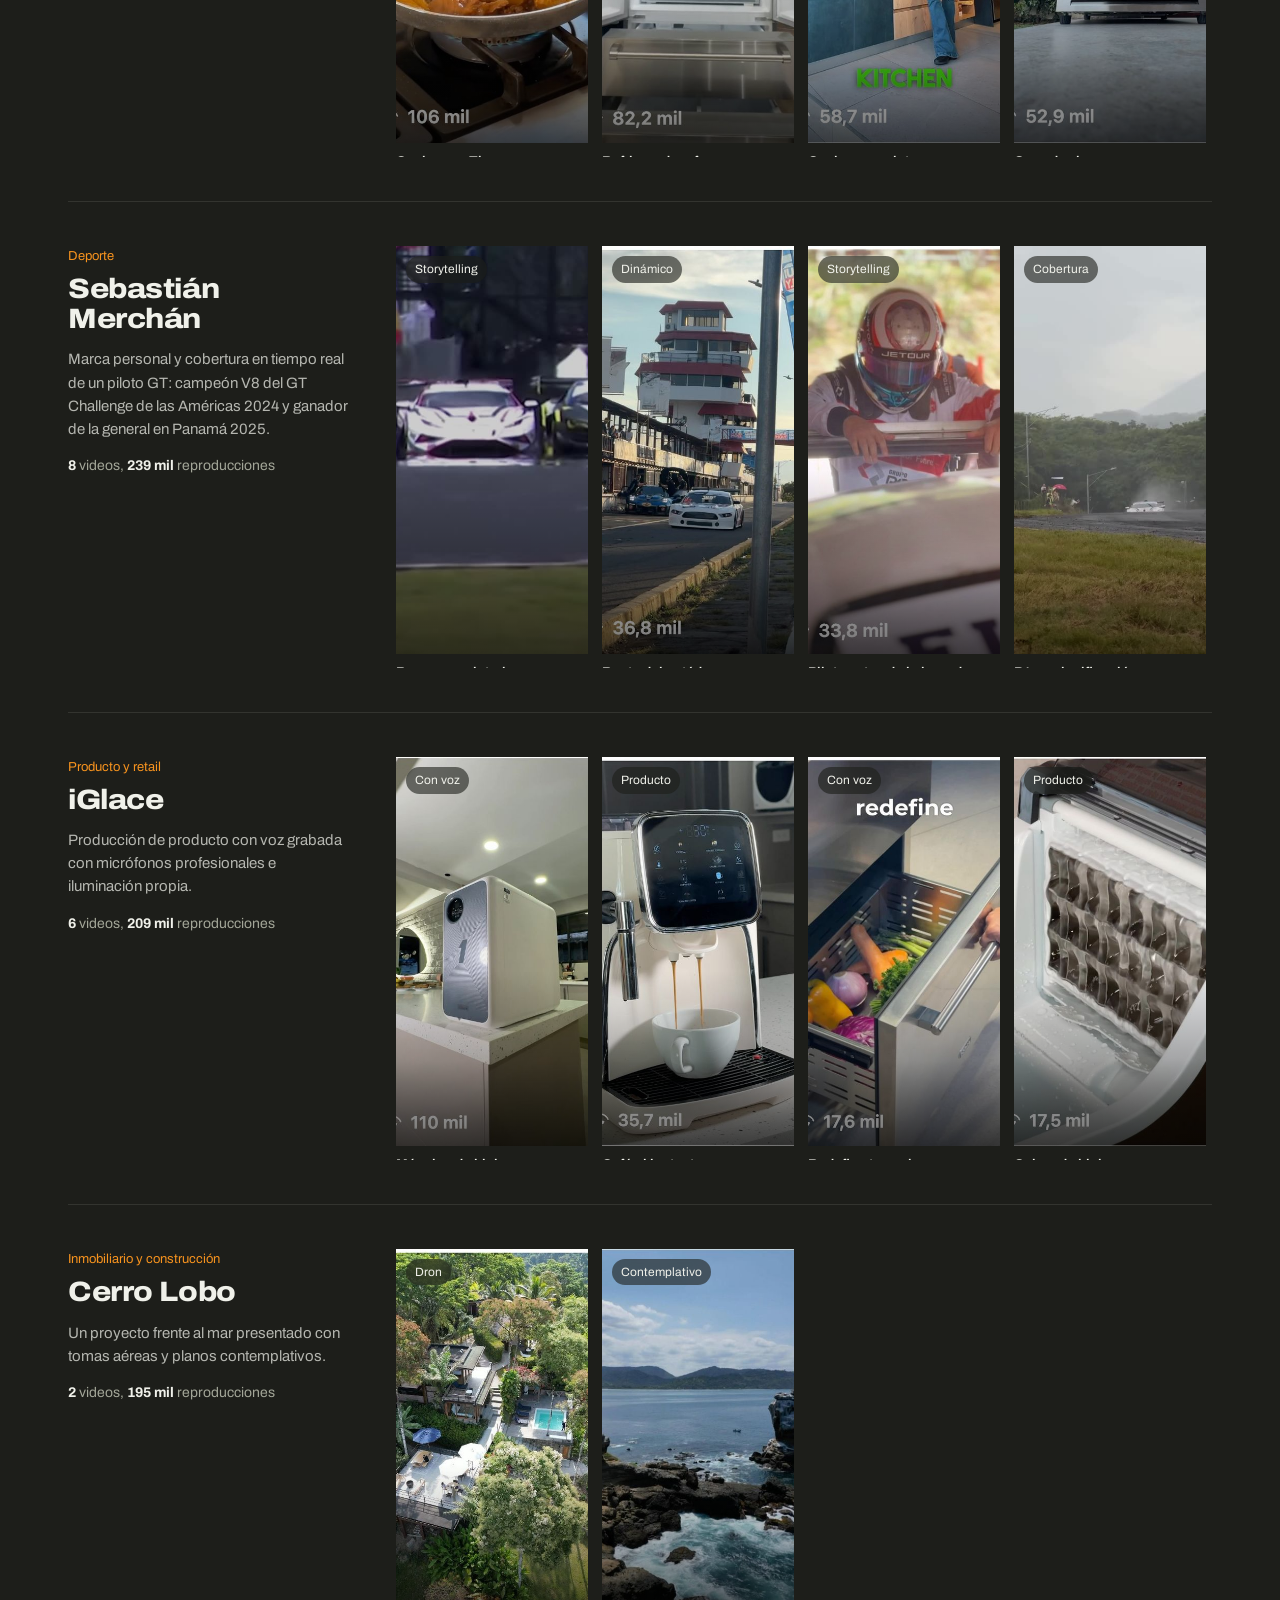
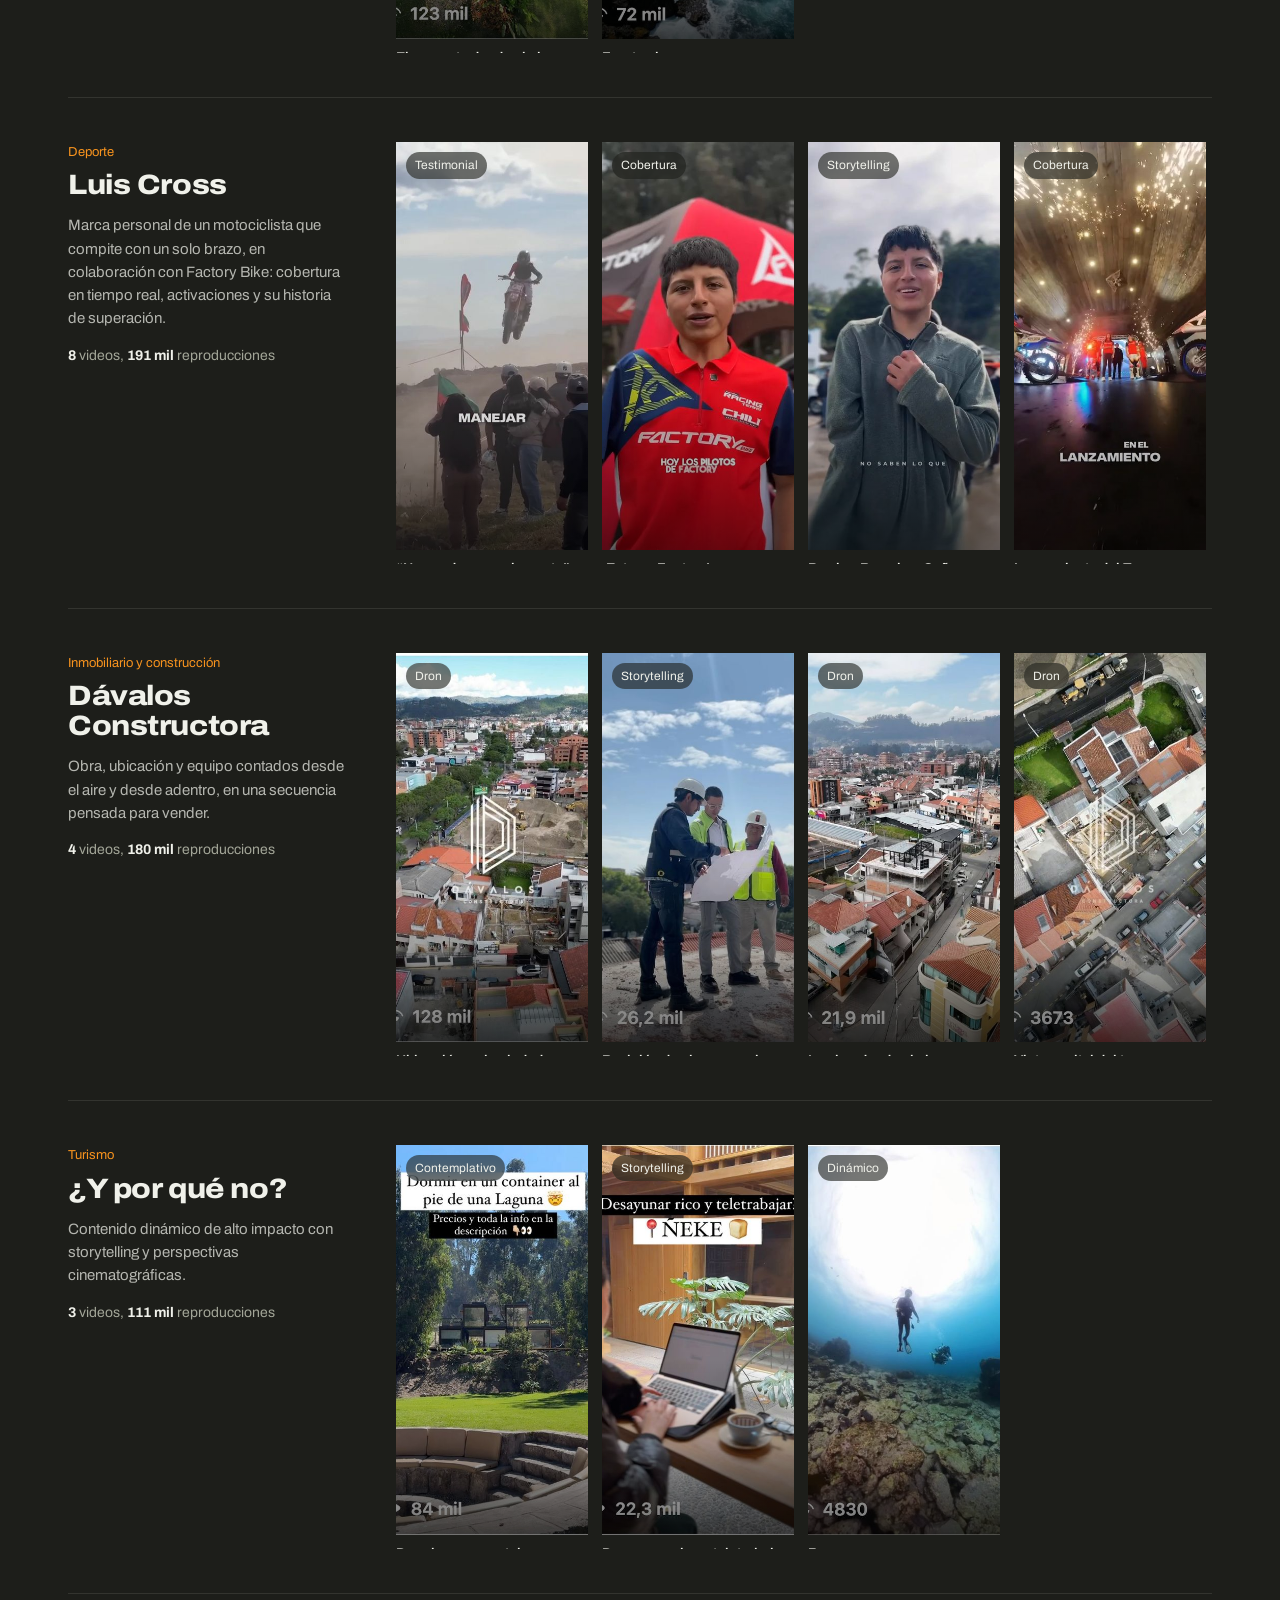
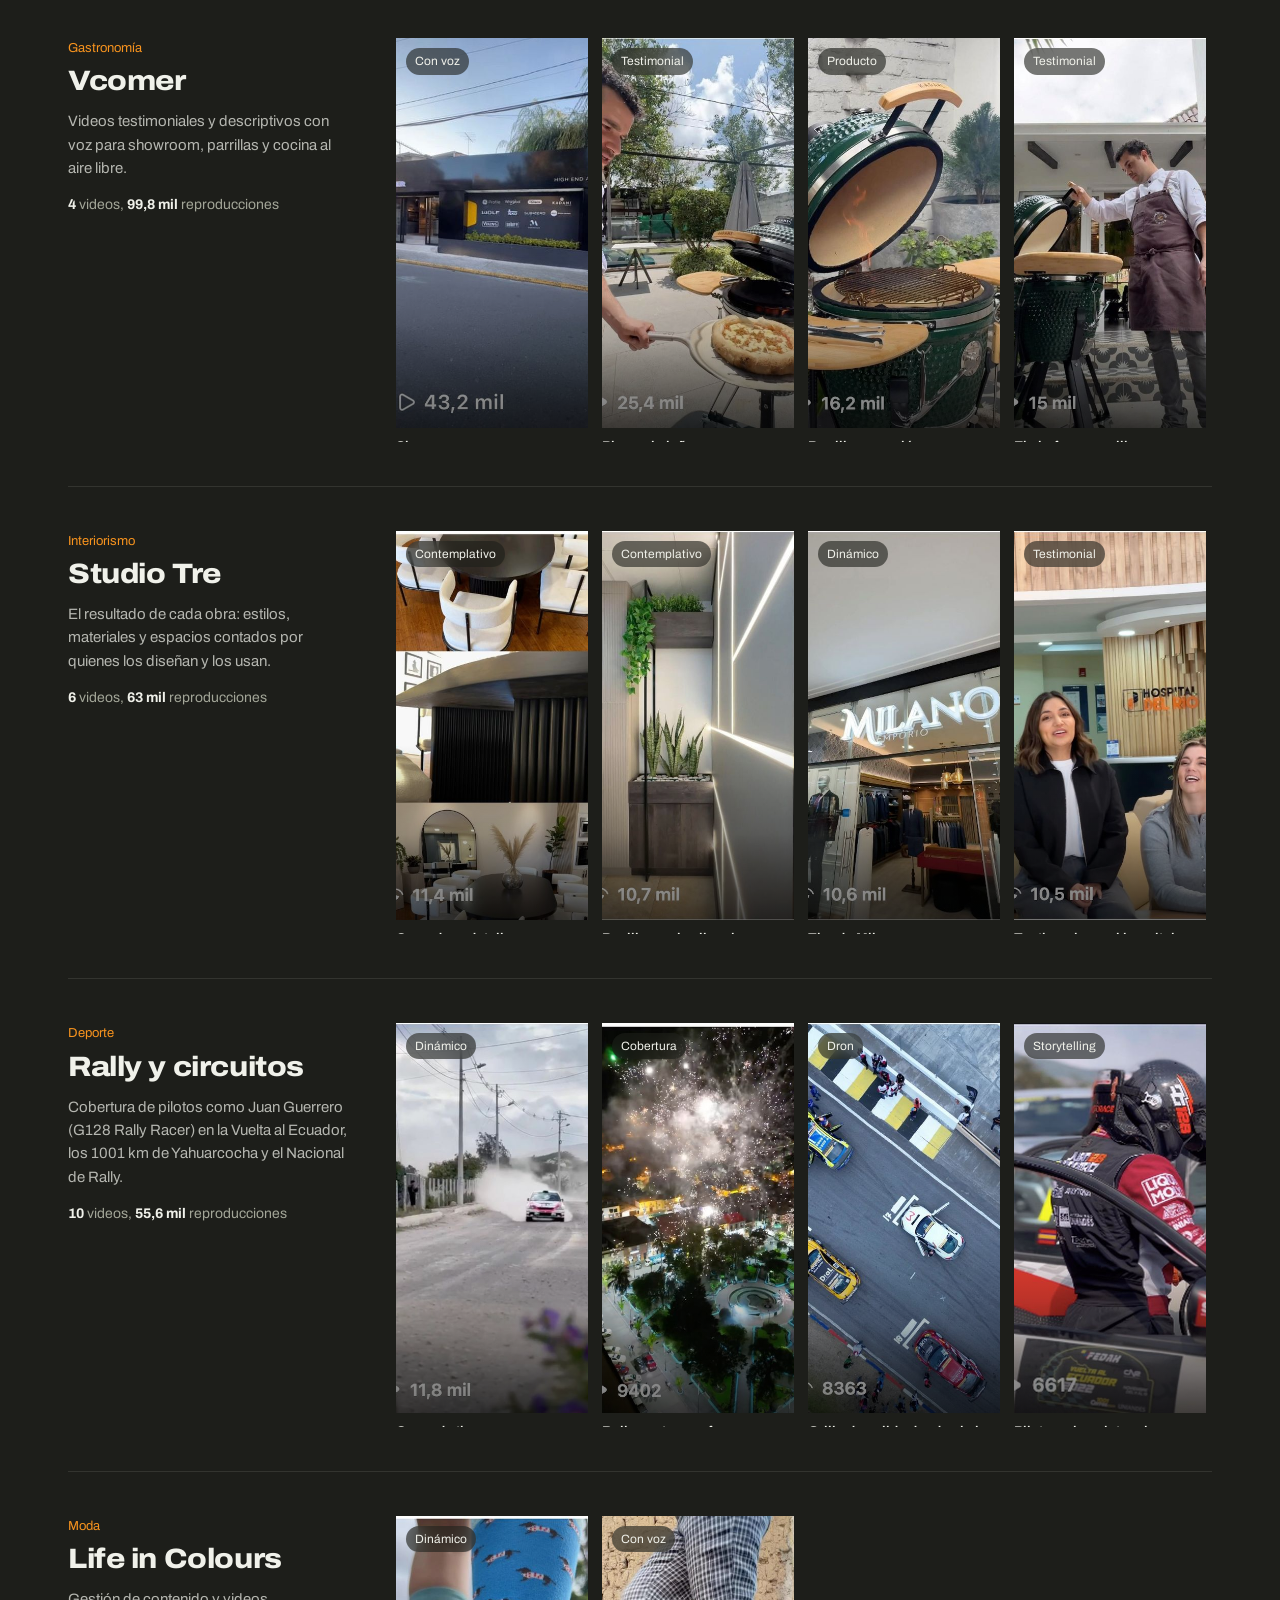
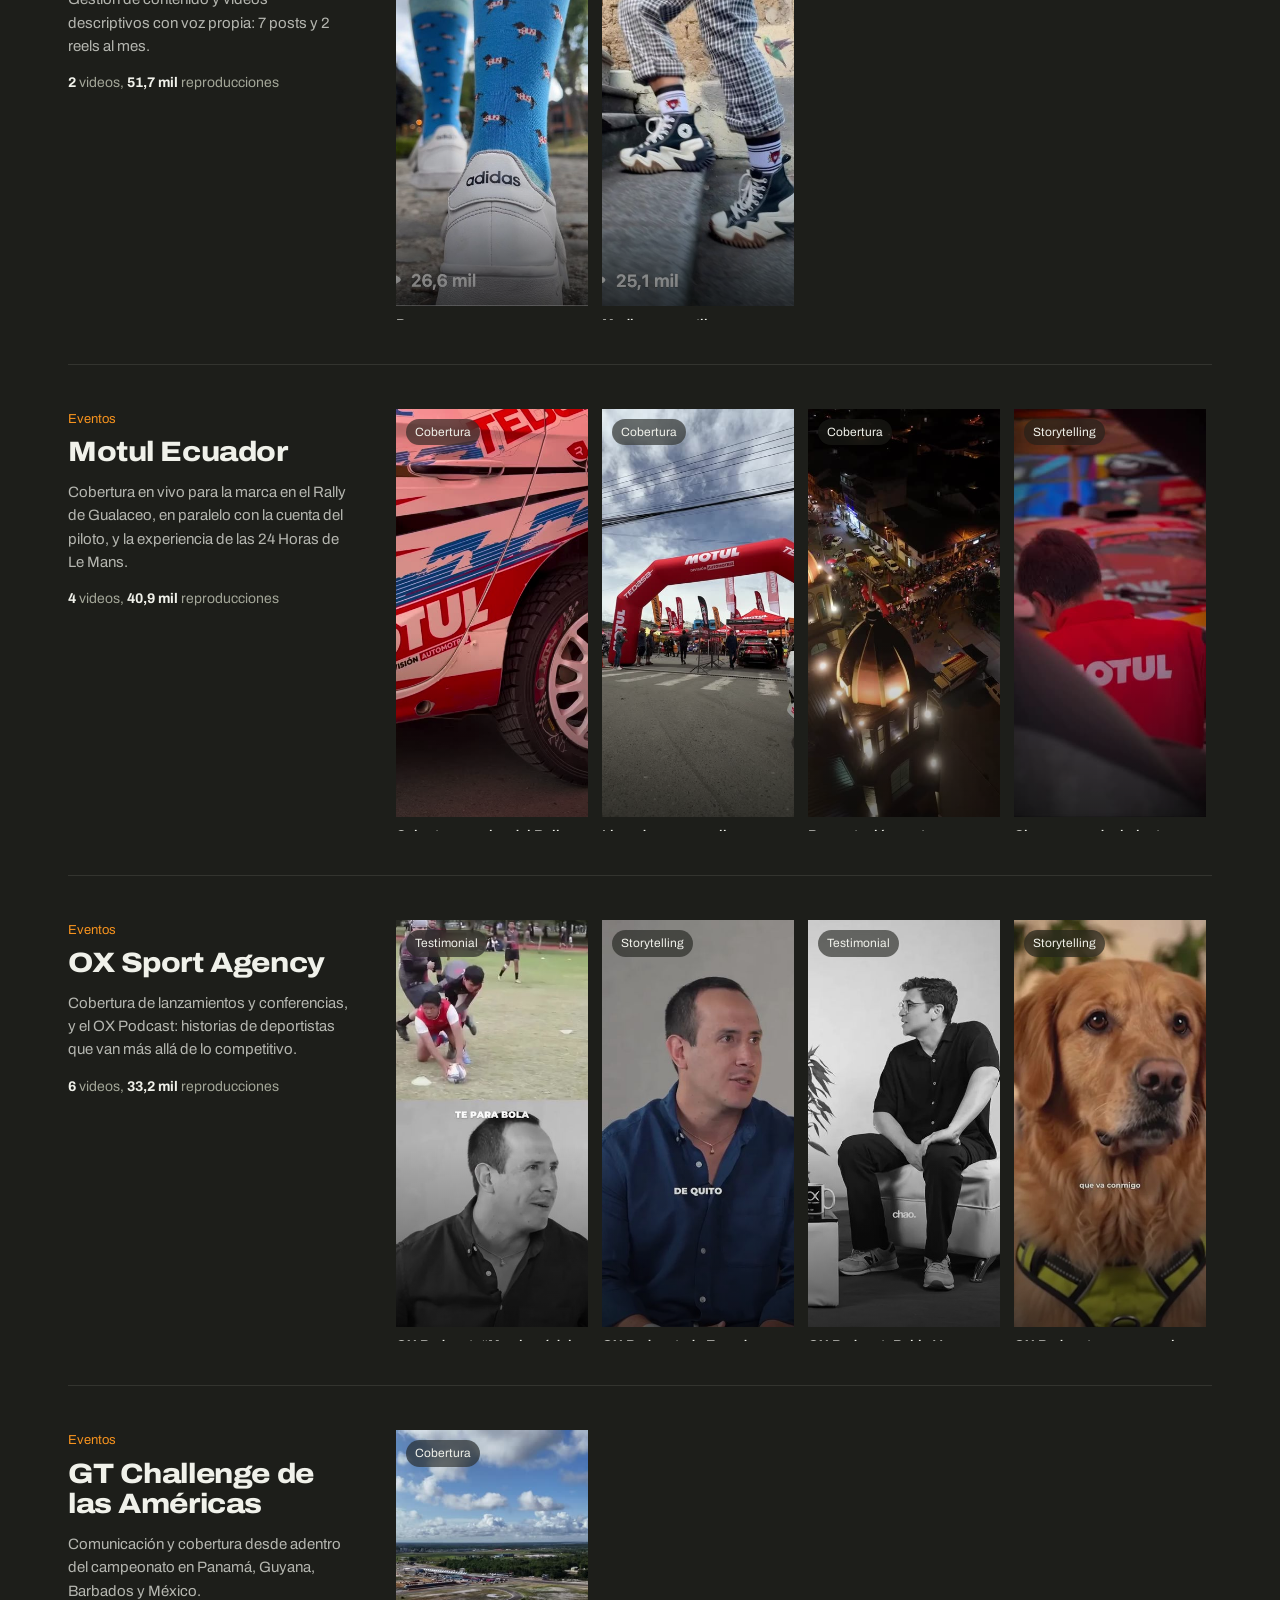
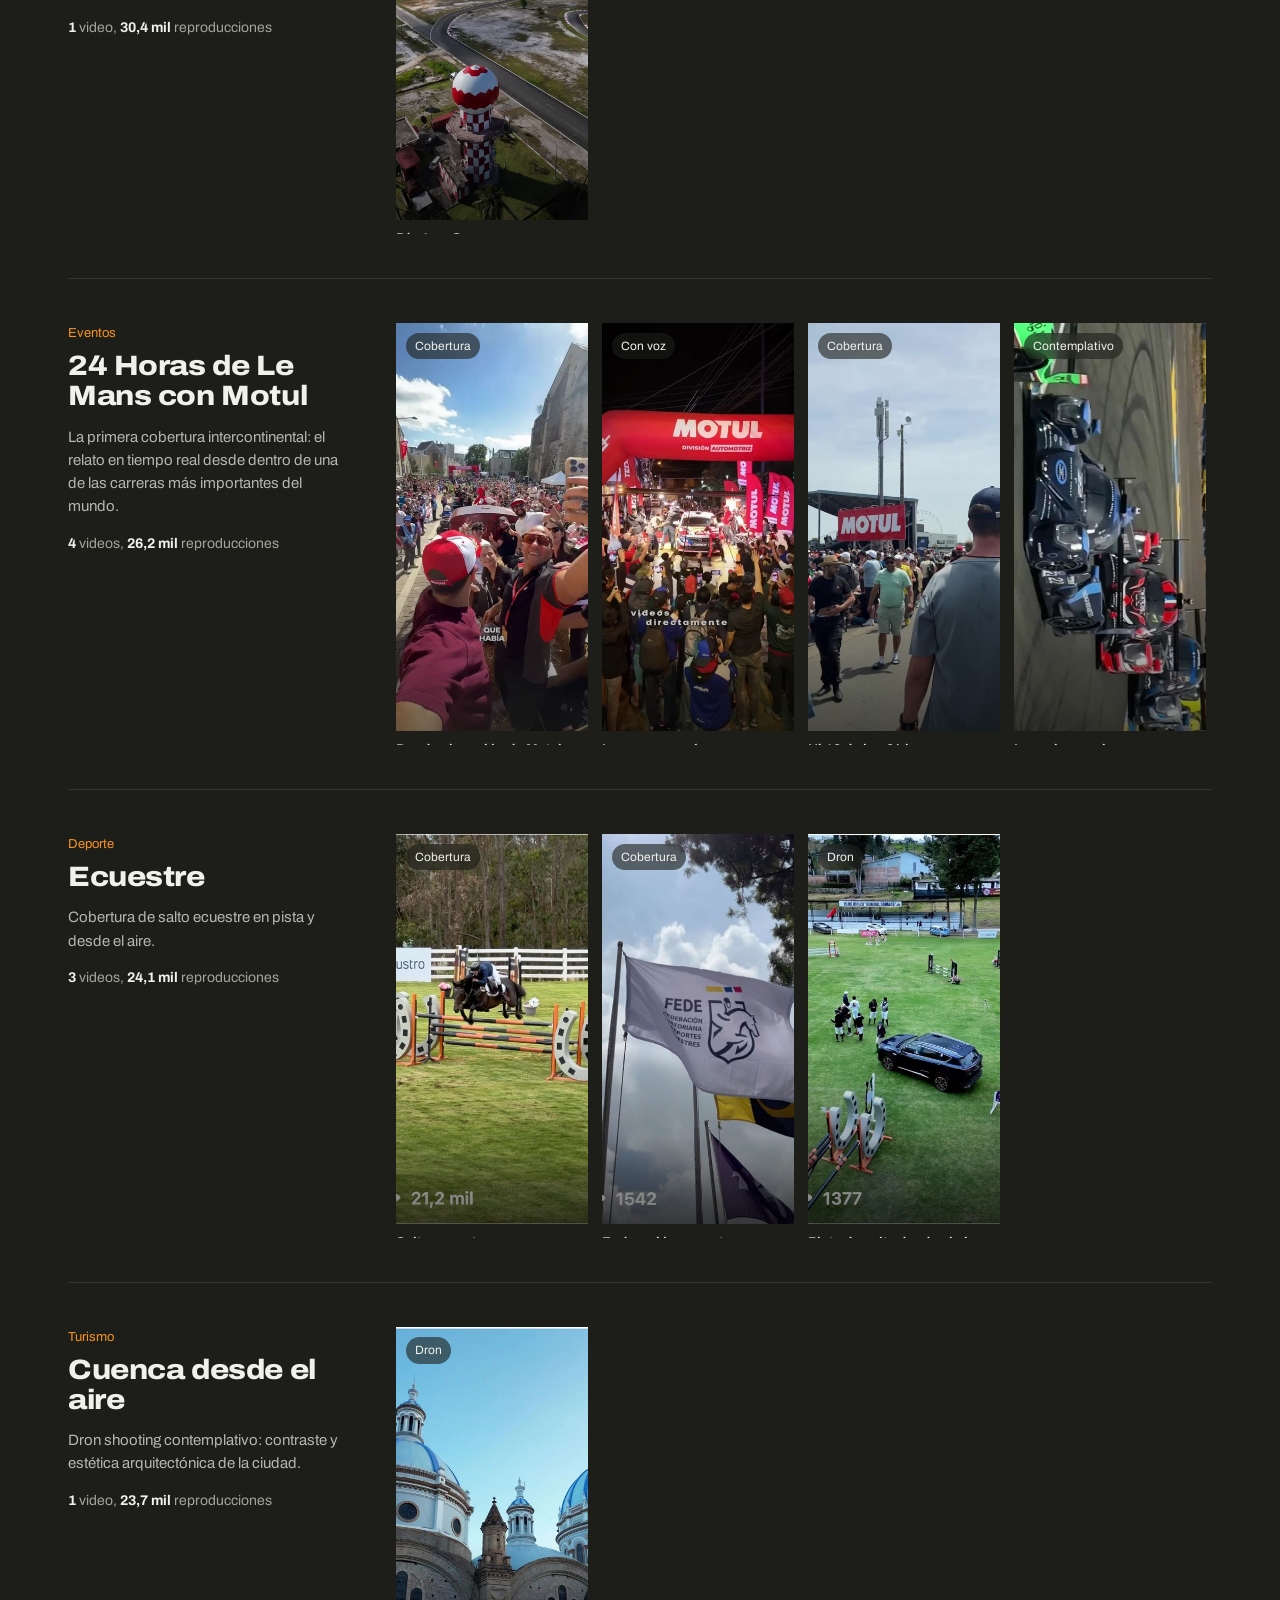
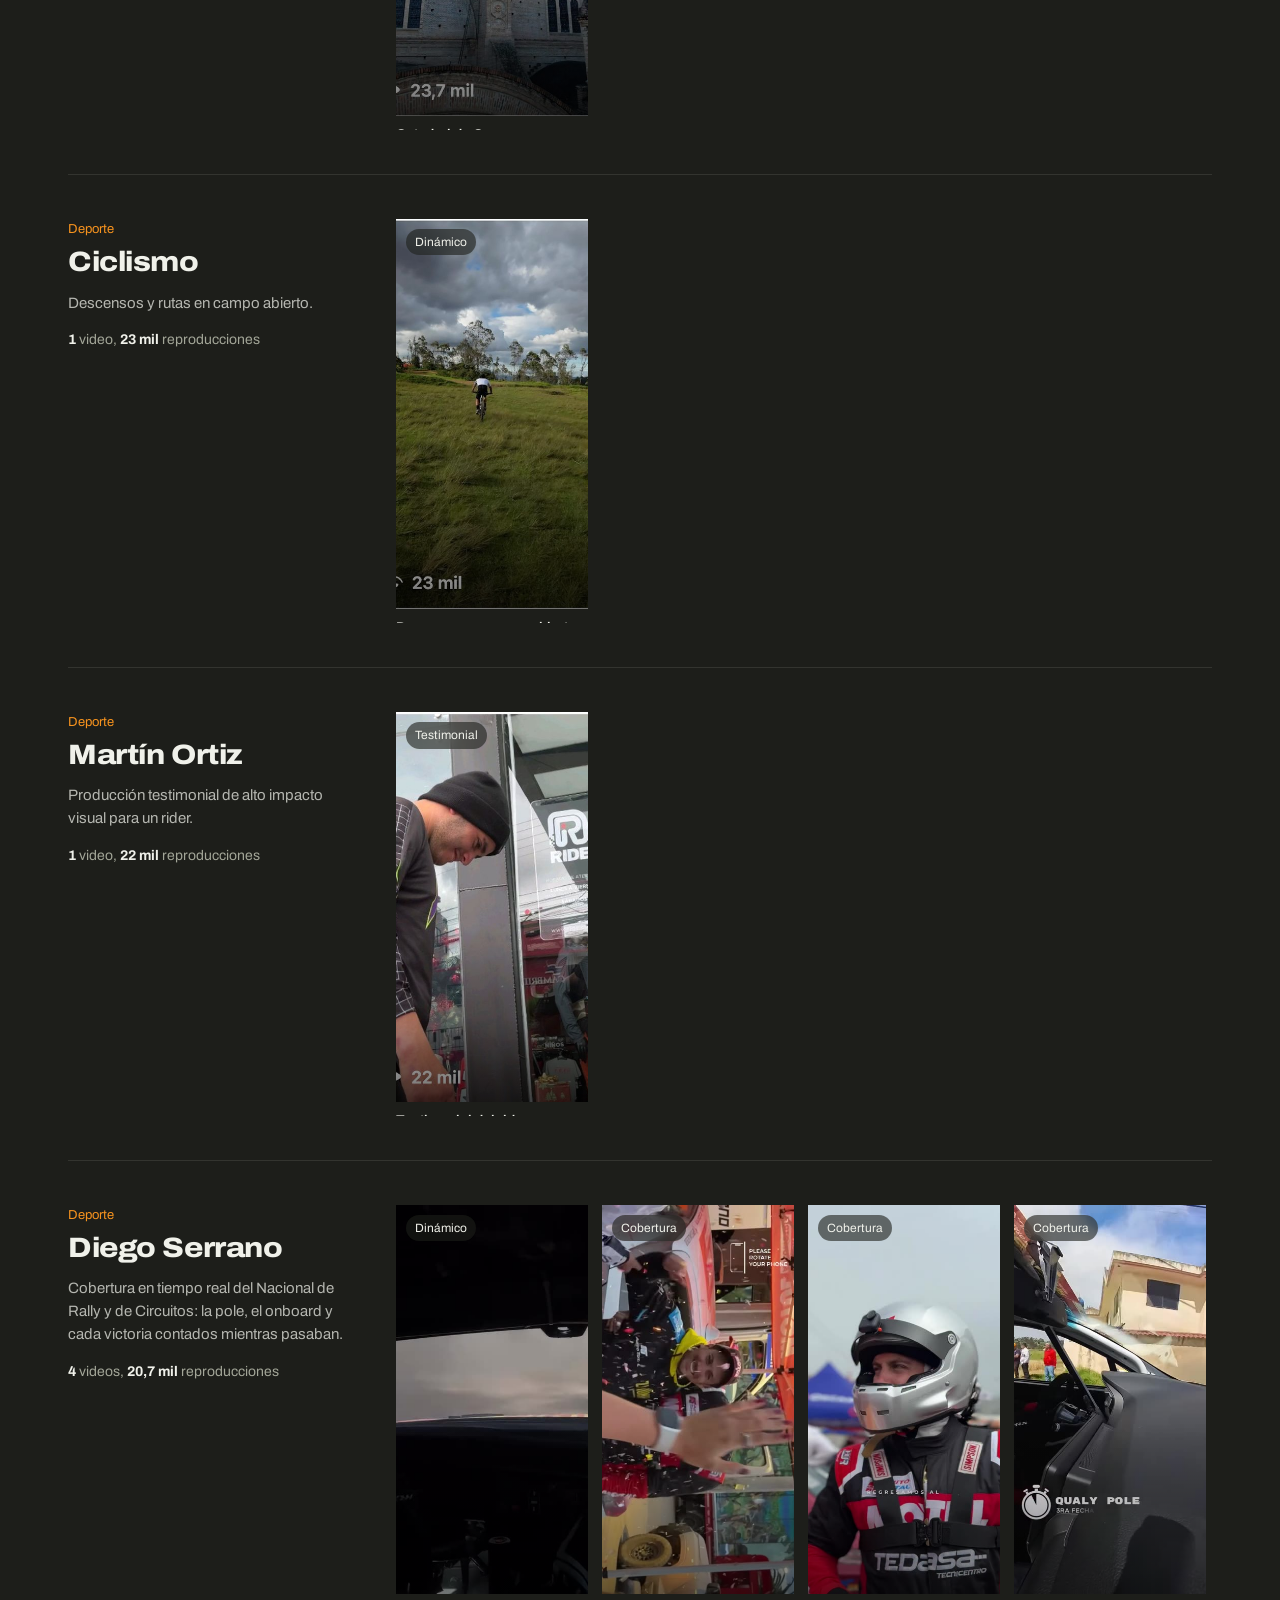
==== commit ad33dad5: "Cobertura en tiempo real (caso Sebastian Merchan y clientes), precios de cobertura, descripciones po" ====
--- a/index.html
+++ b/index.html
@@ -6,7 +6,7 @@
 <title>De Marca · Daniel Espinoza</title>
 <meta name="description" content="Producción audiovisual y estrategia de comunicación de Daniel Espinoza. Portafolio de videos para deporte, inmobiliario, turismo, salud, producto, gastronomía y más.">
 <meta property="og:title" content="De Marca · Daniel Espinoza">
-<meta property="og:description" content="Contenido con código propio. Producción audiovisual y estrategia de comunicación.">
+<meta property="og:description" content="Contenido que deja marca. Producción audiovisual móvil, cobertura en tiempo real y estrategia de comunicación.">
 <meta property="og:image" content="assets/brand/og.jpg">
 <meta name="theme-color" content="#1D1E1A">
 <link rel="icon" href="assets/brand/favicon.svg" type="image/svg+xml">
@@ -20,13 +20,12 @@
 
 <header class="nav" id="nav">
   <a class="nav-logo" href="#inicio" aria-label="De Marca, inicio">
-    <span class="logo-sol" data-sol="nav"></span>
     <span class="logo-texto"><b>DE</b>MARCA</span>
   </a>
   <nav class="nav-links" aria-label="Secciones">
+    <a href="#cobertura">Cobertura</a>
     <a href="#portafolio">Portafolio</a>
     <a href="#resultados">Resultados</a>
-    <a href="#codigo">El código</a>
     <a href="#planes">Planes</a>
     <a href="#cursos">Cursos</a>
   </nav>
@@ -42,14 +41,15 @@
   </div>
   <div class="hero-barra">
     <div class="hero-copy">
-      <h1>Contenido con código propio.</h1>
+      <h1>Contenido que deja marca.</h1>
       <p class="hero-lead">Especialista en creación de contenido móvil de alto impacto, desde multiperspectiva y en tiempo real. Estratega de profesión. Soy Daniel Espinoza.</p>
     </div>
     <div class="hero-meta" aria-live="polite">
       <p class="hero-indice"><span id="heroIdx">1</span><small>/<span id="heroTotal">9</span></small></p>
       <div>
         <p class="hero-marca" id="heroMarca">Andes Structures</p>
-        <p class="hero-detalle" id="heroDetalle">Inmobiliario, 263 mil reproducciones</p>
+        <p class="hero-detalle" id="heroDetalle"></p>
+        <p class="hero-vistas" id="heroVistas"></p>
         <div class="hero-puntos" id="heroPuntos" role="tablist" aria-label="Videos destacados"></div>
       </div>
     </div>
@@ -67,13 +67,46 @@
 <section class="manifiesto" aria-label="Manifiesto">
   <figure class="manifiesto-foto">
     <img src="assets/fotos/horizonte.jpg" alt="Daniel Espinoza con la cámara 360 mirando al horizonte al atardecer" loading="lazy">
-    <figcaption class="contenedor"><blockquote class="manifiesto-cita"><p class="manifiesto-frase">“El atardecer sigue siendo hermoso aunque nadie lo mire.”</p><cite>Daniel Espinoza</cite></blockquote></figcaption>
+    <figcaption class="contenedor"><blockquote class="manifiesto-cita"><p class="manifiesto-frase">“En una realidad sobresaturada de información, un mensaje relevante siempre tendrá espacio.”</p><cite>Daniel Espinoza</cite></blockquote></figcaption>
   </figure>
   <div class="contenedor manifiesto-grid">
-    <p class="manifiesto-sub">Ese es el concepto detrás del sol de De Marca.</p>
+    <p class="manifiesto-sub">Concepto, criterio, estilo y personalidad.</p>
     <div class="manifiesto-texto">
-      <p>Un video no vale por cuántas personas lo vieron, sino por lo que movió en quien tenía que verlo. Por eso cada proyecto empieza por la estrategia y termina en la lectura de resultados, no en el botón de publicar.</p>
-    </div>
+      <p>Eso es lo que separa una producción con intención del contenido rutinario, copiado, duplicado o reproducido en serie por cualquier inteligencia artificial. Cada proyecto empieza por entender la marca y termina en la lectura de resultados, no en el botón de publicar.</p>
+    </div>
+  </div>
+</section>
+
+<!-- COBERTURA EN TIEMPO REAL -->
+<section class="cobertura" id="cobertura" aria-labelledby="tCobertura">
+  <div class="contenedor">
+    <div class="seccion-cabeza">
+      <h2 id="tCobertura" class="titulo-xl">Cobertura en tiempo real</h2>
+      <p class="seccion-lead">Es mi especialidad. Produzco, edito y publico mientras el evento todavía está pasando: antes, durante y después, con celular, cámaras de acción, 360 y dron.</p>
+    </div>
+
+    <article class="cob-caso">
+      <header class="cob-caso-cab">
+        <div>
+          <p class="res-rubro">Caso completo · GT Challenge de las Américas, Panamá 2025</p>
+          <h3>Sebastián Merchán: un fin de semana de carrera, contado mientras pasaba</h3>
+        </div>
+        <dl class="cob-caso-datos">
+          <div><dt>104 mil</dt><dd>reproducciones en video</dd></div>
+          <div><dt>4</dt><dd>momentos cubiertos</dd></div>
+        </dl>
+      </header>
+      <ol class="cob-linea" id="cobLinea"></ol>
+    </article>
+
+    <div class="cob-mas">
+      <h3 class="cob-mas-t">Más coberturas</h3>
+      <div class="cob-tabs" id="cobTabs" role="tablist" aria-label="Coberturas por cliente"></div>
+      <div class="cob-panel" id="cobPanel" role="tabpanel"></div>
+    </div>
+
+    <h3 class="cob-mas-t">Cotiza tu cobertura</h3>
+    <div class="cob-precios" id="cobPrecios"></div>
   </div>
 </section>
 
@@ -214,24 +247,6 @@
   </div>
 </section>
 
-<!-- EL CÓDIGO -->
-<section class="codigo" id="codigo" aria-labelledby="tCodigo">
-  <div class="contenedor">
-    <div class="codigo-intro">
-      <div class="codigo-sol" id="codigoSol"></div>
-      <div class="codigo-texto">
-        <h2 id="tCodigo" class="titulo-xl">El código</h2>
-        <p class="codigo-lead">Cada marca tiene un código que no se repite.</p>
-        <p>El logo es un código de barras, pero no para identificar productos en una caja: cada proyecto, cada marca y cada video tiene un estilo propio que no se puede copiar. Las barras forman un sol sobre el horizonte. La mitad que se ve es el contenido. La mitad que no se ve es la estrategia, y es la que sostiene todo lo demás.</p>
-        <p>Siete barras, siete pilares. Su grosor cambia según la marca: así se lee dónde está su fuerza y dónde su oportunidad.</p>
-      </div>
-    </div>
-
-    <ol class="pilares" id="pilares"></ol>
-
-  </div>
-</section>
-
 <!-- SERVICIOS / PROCESO -->
 <section class="servicios" aria-labelledby="tServicios">
   <div class="contenedor">
@@ -240,7 +255,7 @@
       <p class="seccion-lead">Rodaje instantáneo con iPhone, dron, cámara 360, estabilizador, micrófonos profesionales e iluminación propia. Un equipo liviano que llega a donde está la historia.</p>
     </div>
     <ol class="proceso">
-      <li><span class="paso">1</span><h3>Diagnóstico</h3><p>Leemos el código de tu marca: qué la hace única, a quién le habla y qué necesita lograr.</p></li>
+      <li><span class="paso">1</span><h3>Diagnóstico</h3><p>Entendemos tu marca: qué la hace única, a quién le habla y qué necesita lograr.</p></li>
       <li><span class="paso">2</span><h3>Estrategia y guion</h3><p>Ideas clave, objetivo, mensaje y recursos por pieza. Si hace falta, un micro-embudo completo.</p></li>
       <li><span class="paso">3</span><h3>Producción</h3><p>Storytelling y dirección en el rodaje. Tomas dinámicas, aéreas, testimoniales o de producto.</p></li>
       <li><span class="paso">4</span><h3>Edición y audio</h3><p>Montaje, voz y sonido. Hasta dos rondas de cambios después de presentar cada video.</p></li>
@@ -289,19 +304,16 @@
     </div>
     <div class="lista-cursos">
       <article class="curso">
-        <span class="curso-sol" data-sol="curso1"></span>
         <h3>Contenido instantáneo con el celular</h3>
         <p>Grabar, iluminar, estabilizar y editar videos de calidad profesional con lo que llevas en el bolsillo.</p>
         <a class="link-linea" data-curso="Contenido instantáneo con el celular" href="#">Avísame cuando abra</a>
       </article>
       <article class="curso">
-        <span class="curso-sol" data-sol="curso2"></span>
         <h3>Estrategias de comunicación escalables</h3>
         <p>Pilares, formatos, calendario y micro-embudos para que tus redes crezcan con un sistema y no con suerte.</p>
         <a class="link-linea" data-curso="Estrategias de comunicación escalables" href="#">Avísame cuando abra</a>
       </article>
       <article class="curso">
-        <span class="curso-sol" data-sol="curso3"></span>
         <h3>Inteligencia artificial para tu comunicación</h3>
         <p>De la ideación al guion y a la producción: cómo integrar IA en cada paso sin perder tu voz.</p>
         <a class="link-linea" data-curso="Inteligencia artificial para tu comunicación" href="#">Avísame cuando abra</a>
@@ -313,8 +325,8 @@
 <!-- MARCAS -->
 <section class="marcas" aria-labelledby="tMarcas">
   <div class="contenedor">
-    <h2 id="tMarcas" class="marcas-titulo">Marcas que confiaron su código</h2>
-    <p class="marcas-lista">Andes Structures <i></i> Thor Kitchen <i></i> MH Corp <i></i> Dávalos Constructora <i></i> iGlace <i></i> Vcomer <i></i> Colineal <i></i> Blanc Odontología <i></i> Clínica Latino <i></i> Studio Tre <i></i> Alanna Home <i></i> Life in Colours <i></i> Cerro Lobo <i></i> ¿Y por qué no? <i></i> Buganey Estancia <i></i> Delicatto Piggis <i></i> Pizzo Tr3s <i></i> El Quijote <i></i> OX Sport Agency <i></i> Torre Médica <i></i> Luné <i></i> Basicz <i></i> SM83 <i></i> DES Racing <i></i> G128 Rally Racer <i></i> Pro Motion</p>
+    <h2 id="tMarcas" class="marcas-titulo">Marcas que confiaron en De Marca</h2>
+    <p class="marcas-lista">Star Wild <i></i> Thor Kitchen <i></i> MH Corp <i></i> Dávalos Constructora <i></i> iGlace <i></i> Vcomer <i></i> Colineal <i></i> Blanc Odontología <i></i> Clínica Latino <i></i> Studio Tre <i></i> Alanna Home <i></i> Life in Colours <i></i> Cerro Lobo <i></i> ¿Y por qué no? <i></i> Buganey Estancia <i></i> Delicatto Piggis <i></i> Pizzo Tr3s <i></i> El Quijote <i></i> OX Sport Agency <i></i> Torre Médica <i></i> Luné <i></i> Basicz <i></i> SM83 <i></i> DES Racing <i></i> G128 Rally Racer <i></i> Pro Motion</p>
   </div>
 </section>
 </main>
@@ -322,14 +334,13 @@
 <footer class="pie" id="contacto">
   <div class="contenedor pie-grid">
     <div>
-      <p class="pie-grande">Hablemos de tu código.</p>
+      <p class="pie-grande">Hablemos de tu marca.</p>
       <div class="pie-acciones">
         <a class="btn btn-naranja" id="waPie" href="#" target="_blank" rel="noopener">Escribir por WhatsApp</a>
         <a class="btn btn-linea" href="mailto:danielespinozaco@gmail.com">danielespinozaco@gmail.com</a>
       </div>
     </div>
     <div class="pie-firma">
-      <span class="pie-sol" data-sol="pie"></span>
       <p>De Marca es la marca de Daniel Espinoza: creador de contenido móvil y estratega de comunicación. Cuenca, Ecuador.</p>
     </div>
   </div>
@@ -342,6 +353,7 @@
     <div class="visor-info">
       <p class="visor-marca" id="visorMarca"></p>
       <h3 id="visorTitulo"></h3>
+      <p class="visor-desc" id="visorDesc"></p>
       <p class="visor-datos" id="visorDatos"></p>
       <div class="visor-acciones">
         <a class="btn btn-linea" id="visorAbrir" href="#" target="_blank" rel="noopener">Abrir en Instagram</a>
@@ -356,7 +368,6 @@
   </div>
 </dialog>
 
-<script src="assets/js/codigo.js"></script>
 <script src="assets/js/data.js"></script>
 <script src="assets/js/main.js"></script>
 </body>
--- a/assets/css/styles.css
+++ b/assets/css/styles.css
@@ -112,7 +112,8 @@
 .hero-indice { font-weight: 800; font-size: 40px; line-height: .9; font-variation-settings: "wdth" 110; font-feature-settings: "tnum"; }
 .hero-indice small { font-size: 15px; color: var(--niebla); margin-left: 2px; }
 .hero-marca { font-weight: 700; font-size: 18px; }
-.hero-detalle { color: var(--niebla); font-size: 14px; }
+.hero-detalle { color: rgba(240,241,234,.82); font-size: 14px; line-height: 1.45; max-width: 44ch; margin-top: 2px; }
+.hero-vistas { color: var(--niebla); font-size: 13px; margin-top: 4px; }
 .hero-puntos { display: flex; gap: 8px; margin-top: 12px; }
 .hero-puntos button { width: 9px; height: 9px; padding: 0; border-radius: 50%; border: 1px solid rgba(240,241,234,.7); background: transparent; cursor: pointer; transition: background-color .2s, transform .2s; }
 .hero-puntos button[aria-selected="true"] { background: var(--hueso); transform: scale(1.15); }
@@ -325,7 +326,8 @@
 .visor-info { width: 320px; display: flex; flex-direction: column; gap: 10px; }
 .visor-marca { color: var(--naranja); font-size: 14px; font-weight: 600; }
 .visor h3 { font-size: 30px; font-variation-settings: "wdth" 112; letter-spacing: -.02em; }
-.visor-datos { color: rgba(240,241,234,.7); }
+.visor-desc { color: rgba(240,241,234,.88); line-height: 1.55; }
+.visor-datos { color: var(--niebla); font-size: 14px; }
 .visor-acciones { display: flex; flex-direction: column; gap: 10px; margin-top: 18px; }
 .visor-nav { display: flex; gap: 8px; margin-top: 18px; }
 .visor-cerrar { position: absolute; top: 18px; right: 18px; width: 46px; height: 46px; border-radius: 50%; border: 1px solid var(--vidrio-borde); background: rgba(29,30,26,.5); cursor: pointer; display: grid; place-items: center; }
@@ -343,6 +345,47 @@
 .hitos div { padding: 20px; border-radius: 18px; background: var(--grafito-2); border: 1px solid rgba(240,241,234,.08); }
 .hitos dt { font-size: clamp(26px, 2.6vw, 36px); font-weight: 800; font-variation-settings: "wdth" 118; letter-spacing: -.02em; line-height: 1.05; }
 .hitos dd { margin: 10px 0 0; font-size: 14px; line-height: 1.5; color: var(--niebla); }
+
+/* COBERTURA EN TIEMPO REAL */
+.cobertura { padding: clamp(80px, 11vw, 150px) 0; background: #000; }
+.cob-caso { padding: clamp(24px, 3.5vw, 44px); border-radius: 28px; background: var(--grafito); border: 1px solid rgba(240,241,234,.12); }
+.cob-caso-cab { display: flex; justify-content: space-between; align-items: flex-end; gap: 24px 48px; flex-wrap: wrap; margin-bottom: 36px; }
+.cob-caso-cab h3 { font-size: clamp(26px, 3vw, 42px); line-height: 1.05; font-variation-settings: "wdth" 115; letter-spacing: -.02em; margin-top: 8px; max-width: 22ch; }
+.cob-caso-datos { display: flex; gap: 32px; margin: 0; }
+.cob-caso-datos dt { font-size: clamp(34px, 3.6vw, 52px); font-weight: 900; line-height: 1; letter-spacing: -.03em; font-variation-settings: "wdth" 118; color: var(--naranja); }
+.cob-caso-datos dd { margin: 6px 0 0; font-size: 14px; color: var(--niebla); }
+.cob-linea { list-style: none; margin: 0; padding: 0; display: grid; grid-template-columns: repeat(4, 1fr); gap: 18px; position: relative; }
+.cob-linea::before { content: ""; position: absolute; left: 0; right: 0; top: 14px; height: 2px; background: rgba(240,241,234,.18); }
+.cob-paso { position: relative; display: flex; flex-direction: column; }
+.cob-fase { position: relative; display: inline-flex; align-items: center; gap: 10px; font-size: 14px; font-weight: 700; margin-bottom: 18px; background: var(--grafito); padding-right: 12px; width: fit-content; }
+.cob-fase b { display: grid; place-items: center; width: 30px; height: 30px; border-radius: 50%; background: var(--naranja); color: var(--grafito); font-size: 14px; }
+.cob-media { position: relative; display: block; width: 100%; aspect-ratio: 9 / 16; border-radius: 18px; overflow: hidden; background: #000; border: 0; padding: 0; cursor: pointer; }
+.cob-media video, .cob-media img { width: 100%; height: 100%; object-fit: cover; display: block; }
+.cob-media .cf-play { position: absolute; right: 12px; bottom: 12px; width: 44px; height: 44px; border-radius: 50%; display: grid; place-items: center; background: rgba(240,241,234,.9); color: var(--grafito); }
+.cob-media .cf-play svg { width: 16px; margin-left: 2px; fill: currentColor; }
+.cob-paso h4 { margin: 16px 0 6px; font-size: 19px; font-variation-settings: "wdth" 112; }
+.cob-paso p { font-size: 14px; line-height: 1.5; color: rgba(240,241,234,.72); }
+.cob-dato { margin-top: 8px; font-size: 13px; font-weight: 700; color: var(--naranja); }
+.cob-mas { margin-top: 56px; }
+.cob-mas-t { font-size: clamp(24px, 2.4vw, 32px); font-variation-settings: "wdth" 115; letter-spacing: -.02em; margin: 0 0 18px; }
+.cob-tabs { display: flex; gap: 8px; flex-wrap: wrap; margin-bottom: 22px; }
+.cob-tabs button { min-height: 40px; padding: 0 16px; border-radius: 99px; border: 1px solid var(--vidrio-borde); background: transparent; cursor: pointer; font-size: 14px; transition: background-color .2s, color .2s; }
+.cob-tabs button:hover { border-color: var(--hueso); }
+.cob-tabs button[aria-selected="true"] { background: var(--naranja); border-color: var(--naranja); color: var(--grafito); font-weight: 700; }
+.cob-panel-txt { color: rgba(240,241,234,.78); max-width: 64ch; margin-bottom: 22px; }
+.cob-cards { display: grid; grid-template-columns: repeat(4, 1fr); gap: 16px; }
+.cob-card { text-align: left; background: none; border: 0; padding: 0; cursor: pointer; display: flex; flex-direction: column; }
+.cob-card-media { display: block; aspect-ratio: 9 / 16; border-radius: 16px; overflow: hidden; background: var(--grafito-2); }
+.cob-card-media video, .cob-card-media img { width: 100%; height: 100%; object-fit: cover; display: block; transition: transform .5s cubic-bezier(.2,.7,.2,1); }
+.cob-card:hover .cob-card-media video, .cob-card:hover .cob-card-media img { transform: scale(1.03); }
+.cob-card-t { margin-top: 12px; font-weight: 700; font-size: 16px; line-height: 1.25; }
+.cob-card-d { margin-top: 4px; font-size: 13px; line-height: 1.45; color: rgba(240,241,234,.68); }
+.cob-card-v { margin-top: 6px; font-size: 13px; color: var(--naranja); font-weight: 600; }
+.cob-precios { display: grid; grid-template-columns: repeat(3, 1fr); gap: 16px; }
+.cob-mas + .cob-mas-t { margin-top: 64px; }
+.cob-precio { padding: 26px; border-radius: 22px; background: rgba(38,39,34,.6); border: 1px solid rgba(240,241,234,.14); display: flex; flex-direction: column; gap: 8px; }
+.cob-precio .plan-desde { flex: 1; margin-bottom: 14px; }
+.cob-precio .btn { width: 100%; }
 
 /* RESULTADOS */
 .resultados { padding: clamp(80px, 11vw, 150px) 0; background: var(--grafito-2); }
@@ -422,6 +465,10 @@
   .manifiesto-foto { height: 72svh; }
   .especialidades, .roles { grid-template-columns: 1fr; }
   .megas { grid-template-columns: 1fr 1fr; }
+  .cob-linea { grid-template-columns: 1fr 1fr; row-gap: 28px; }
+  .cob-linea::before { display: none; }
+  .cob-cards { grid-template-columns: 1fr 1fr; }
+  .cob-precios { grid-template-columns: 1fr; }
   .megas div, .megas div + div { padding: 20px 12px 12px 0; border-left: 0; }
   .megas div:nth-child(even) { padding-left: 16px; border-left: 1px solid rgba(240,241,234,.12); }
   .res-caso, .res-marcas { grid-template-columns: 1fr; }
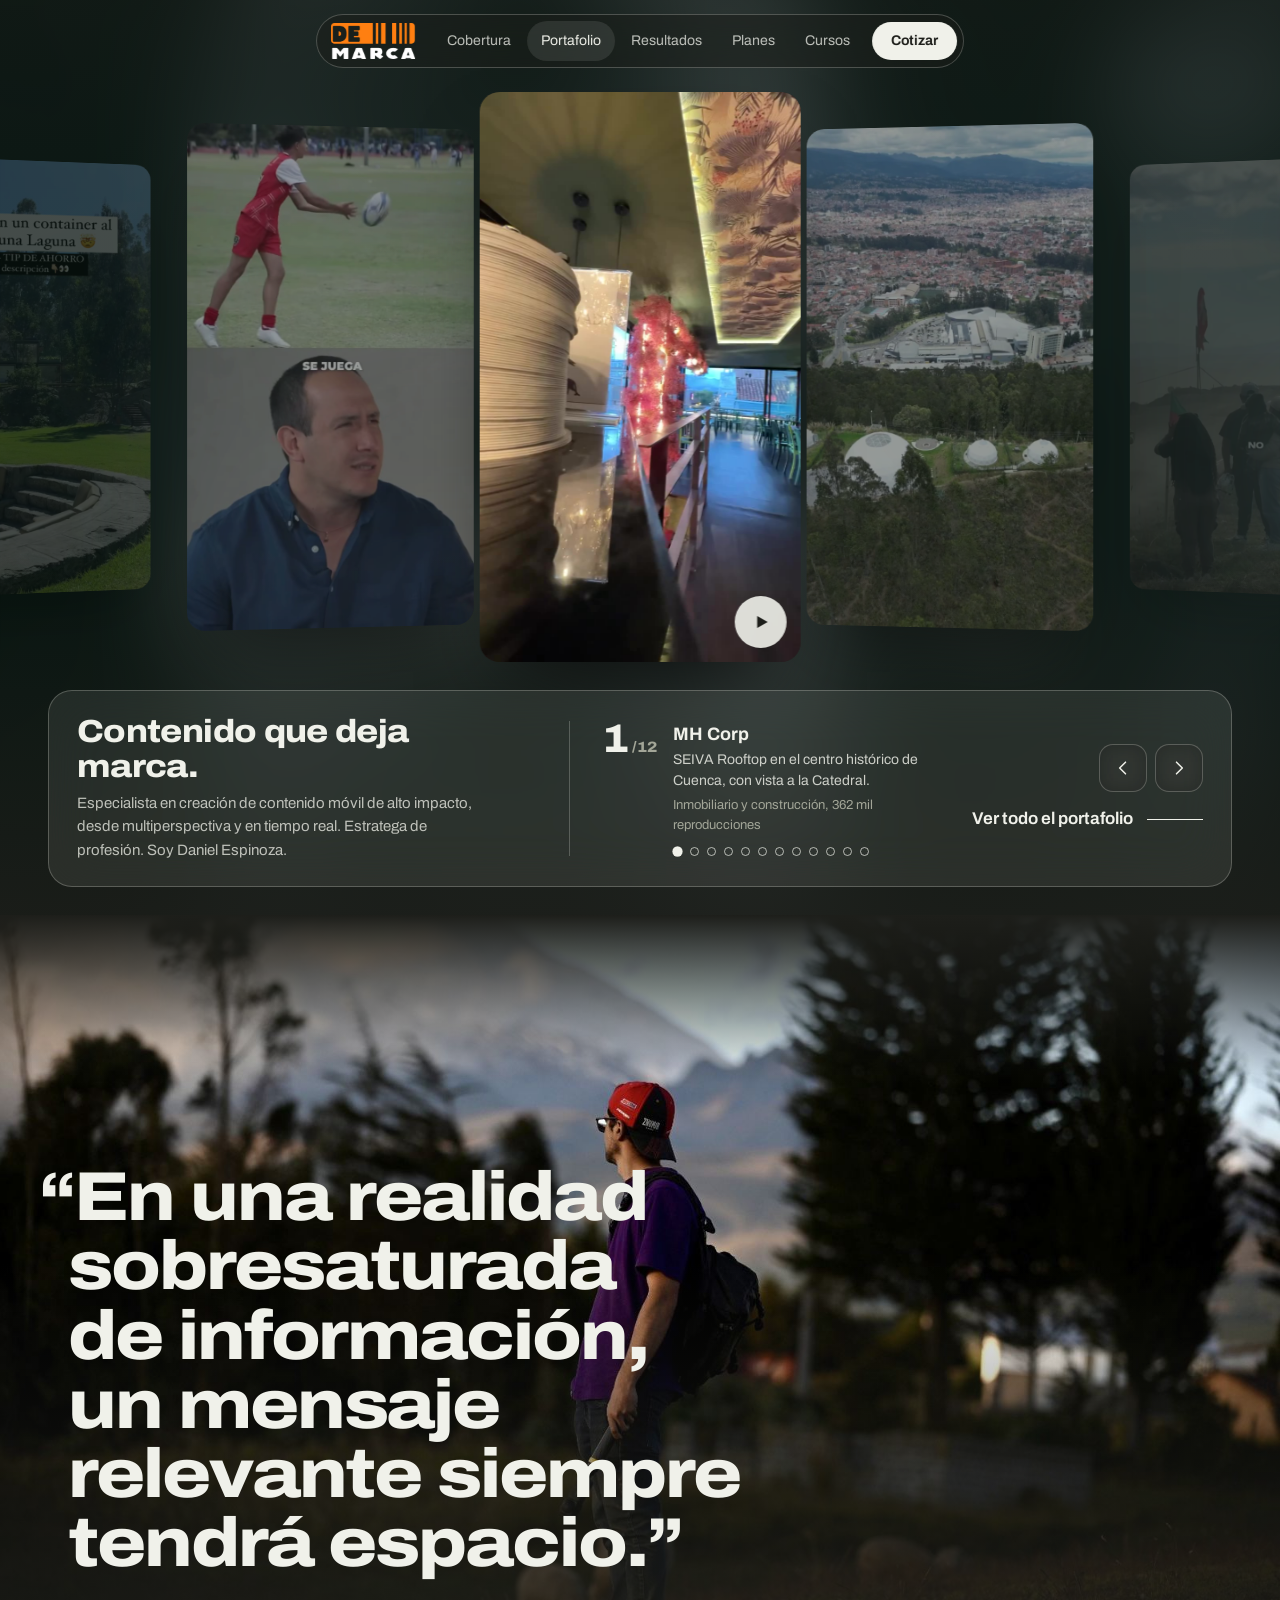
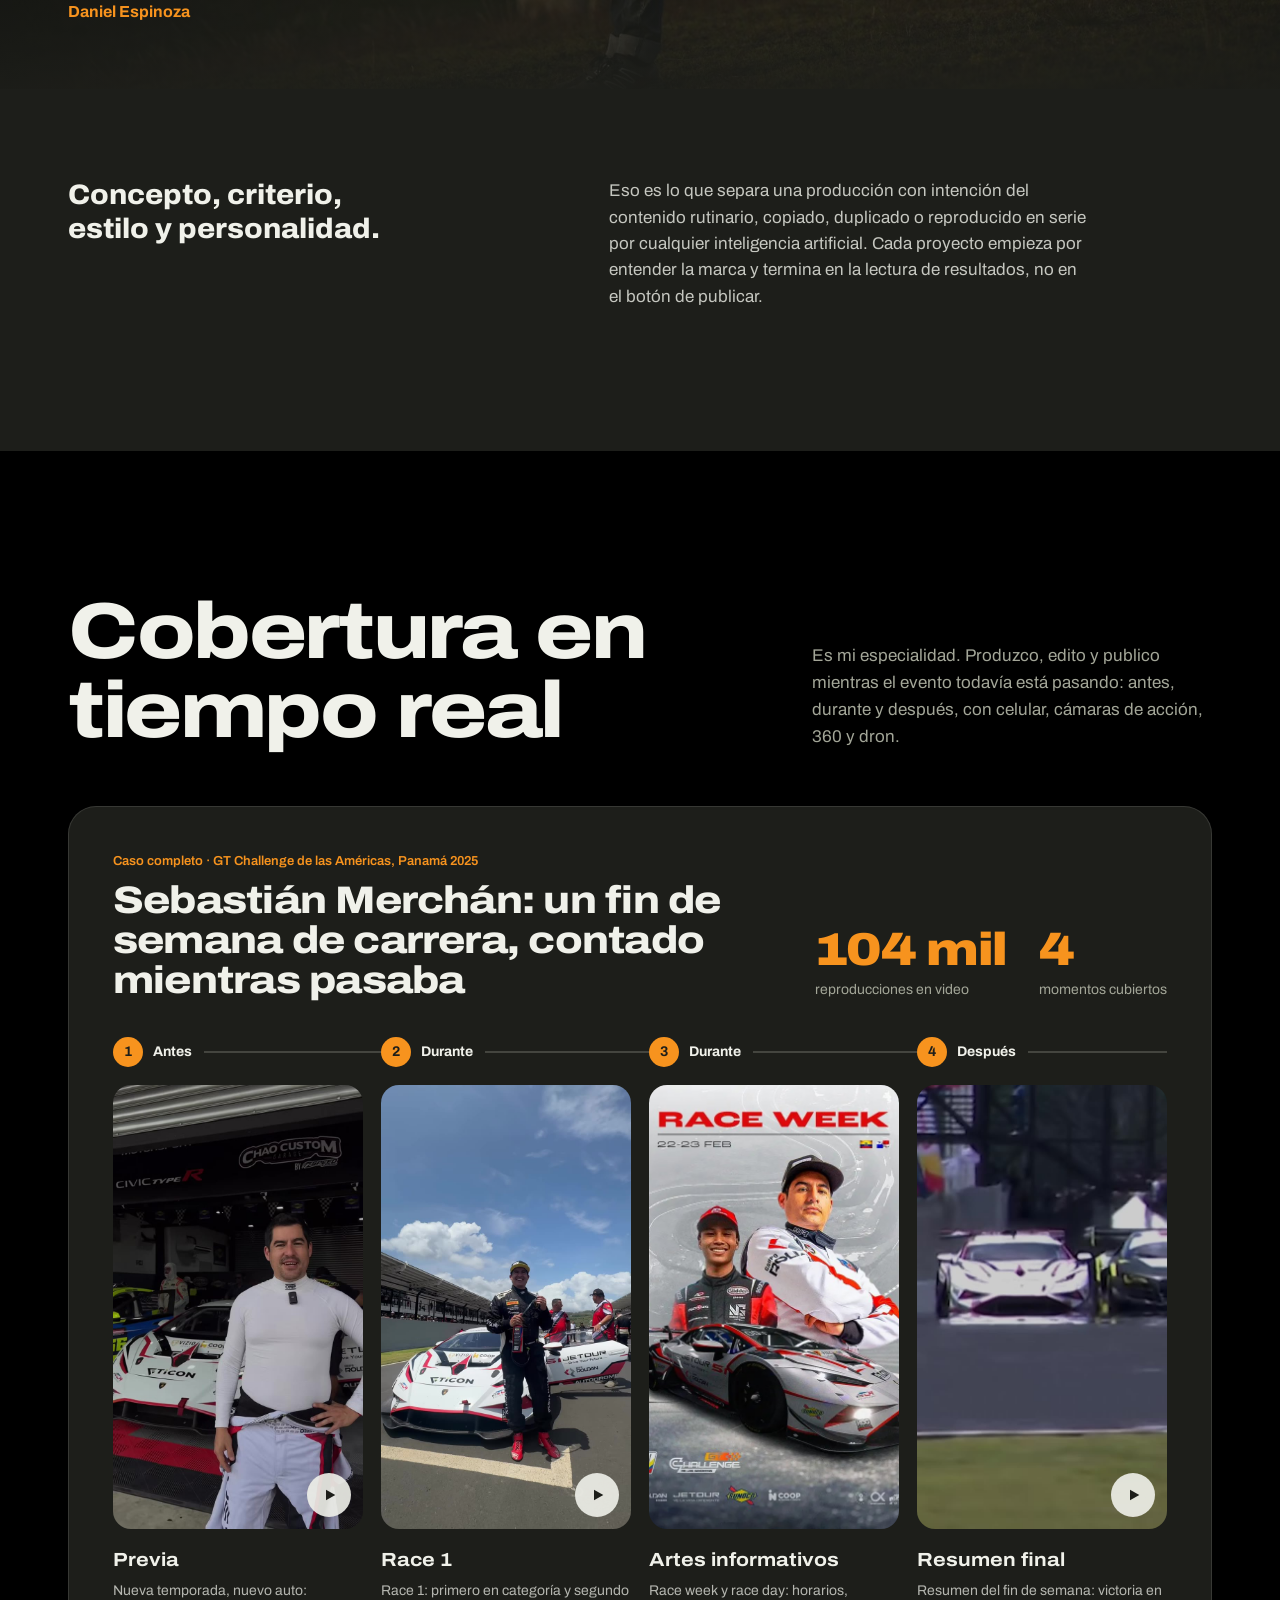
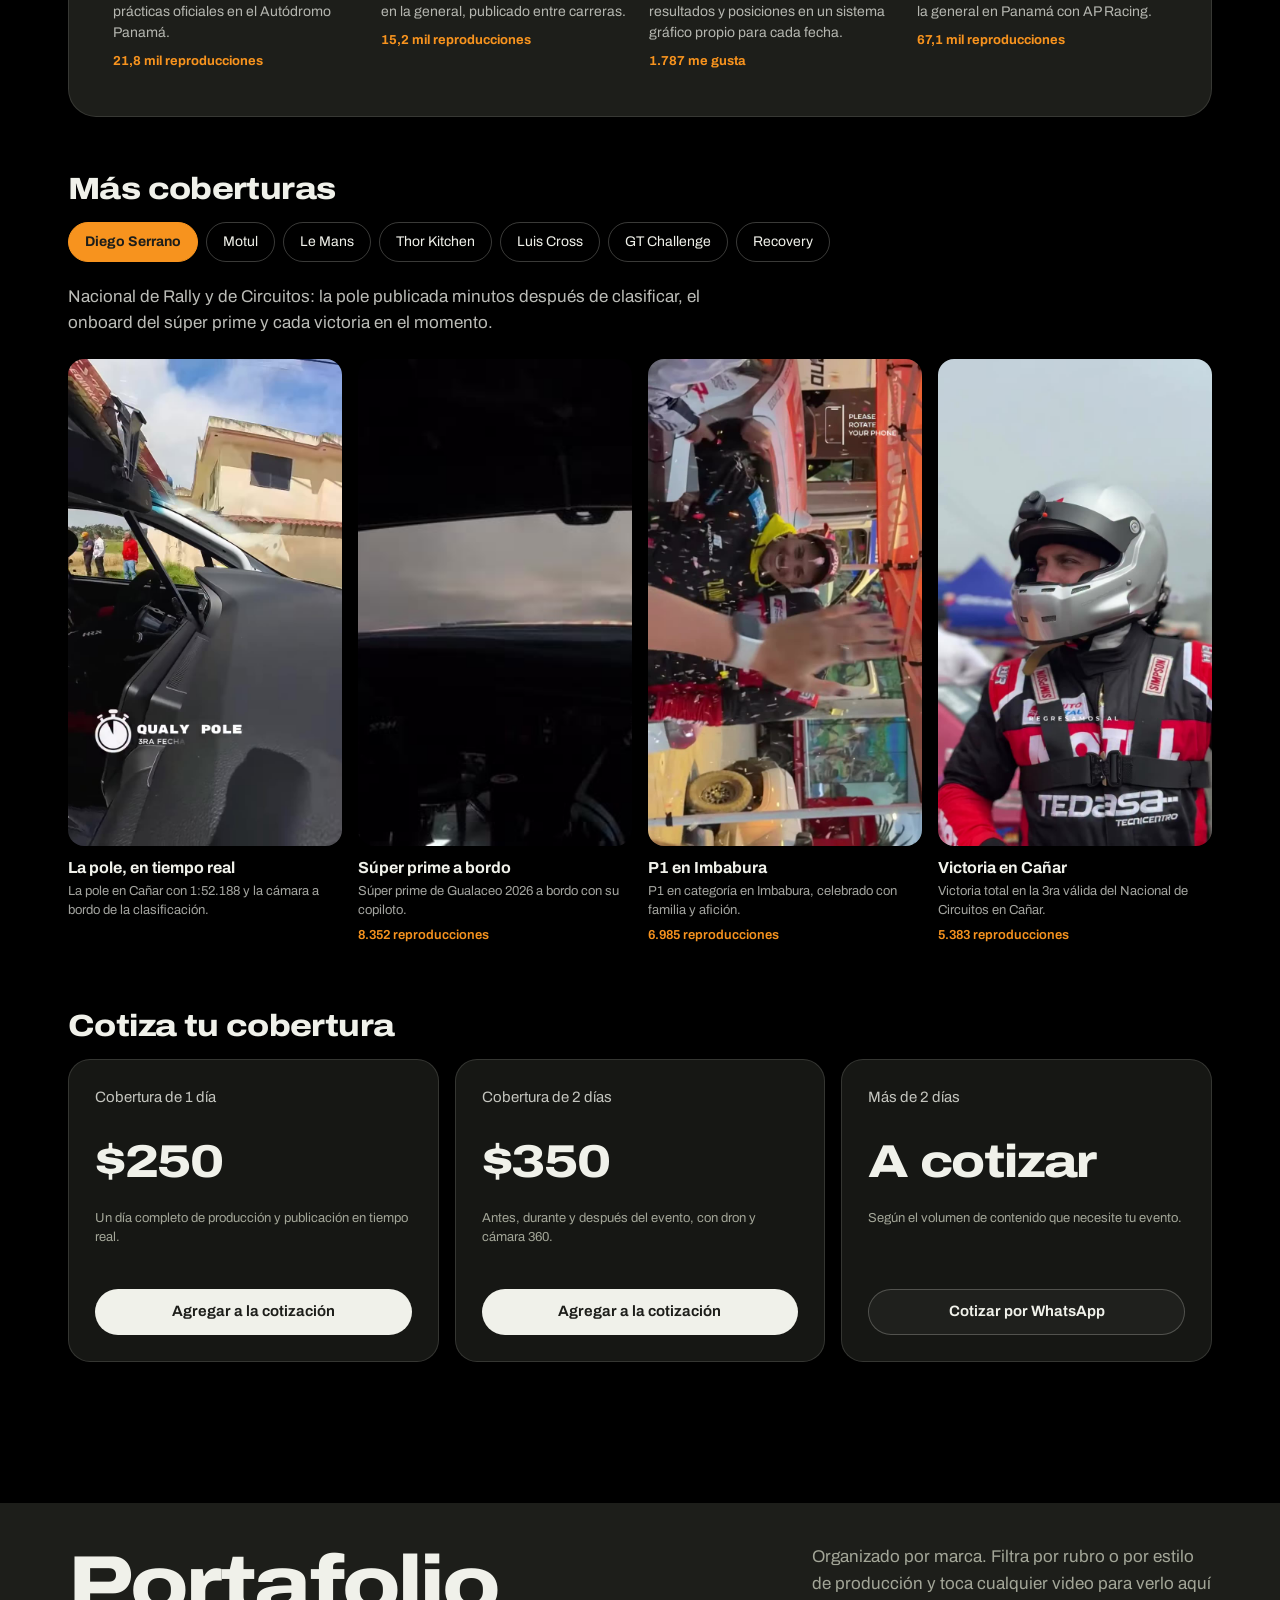
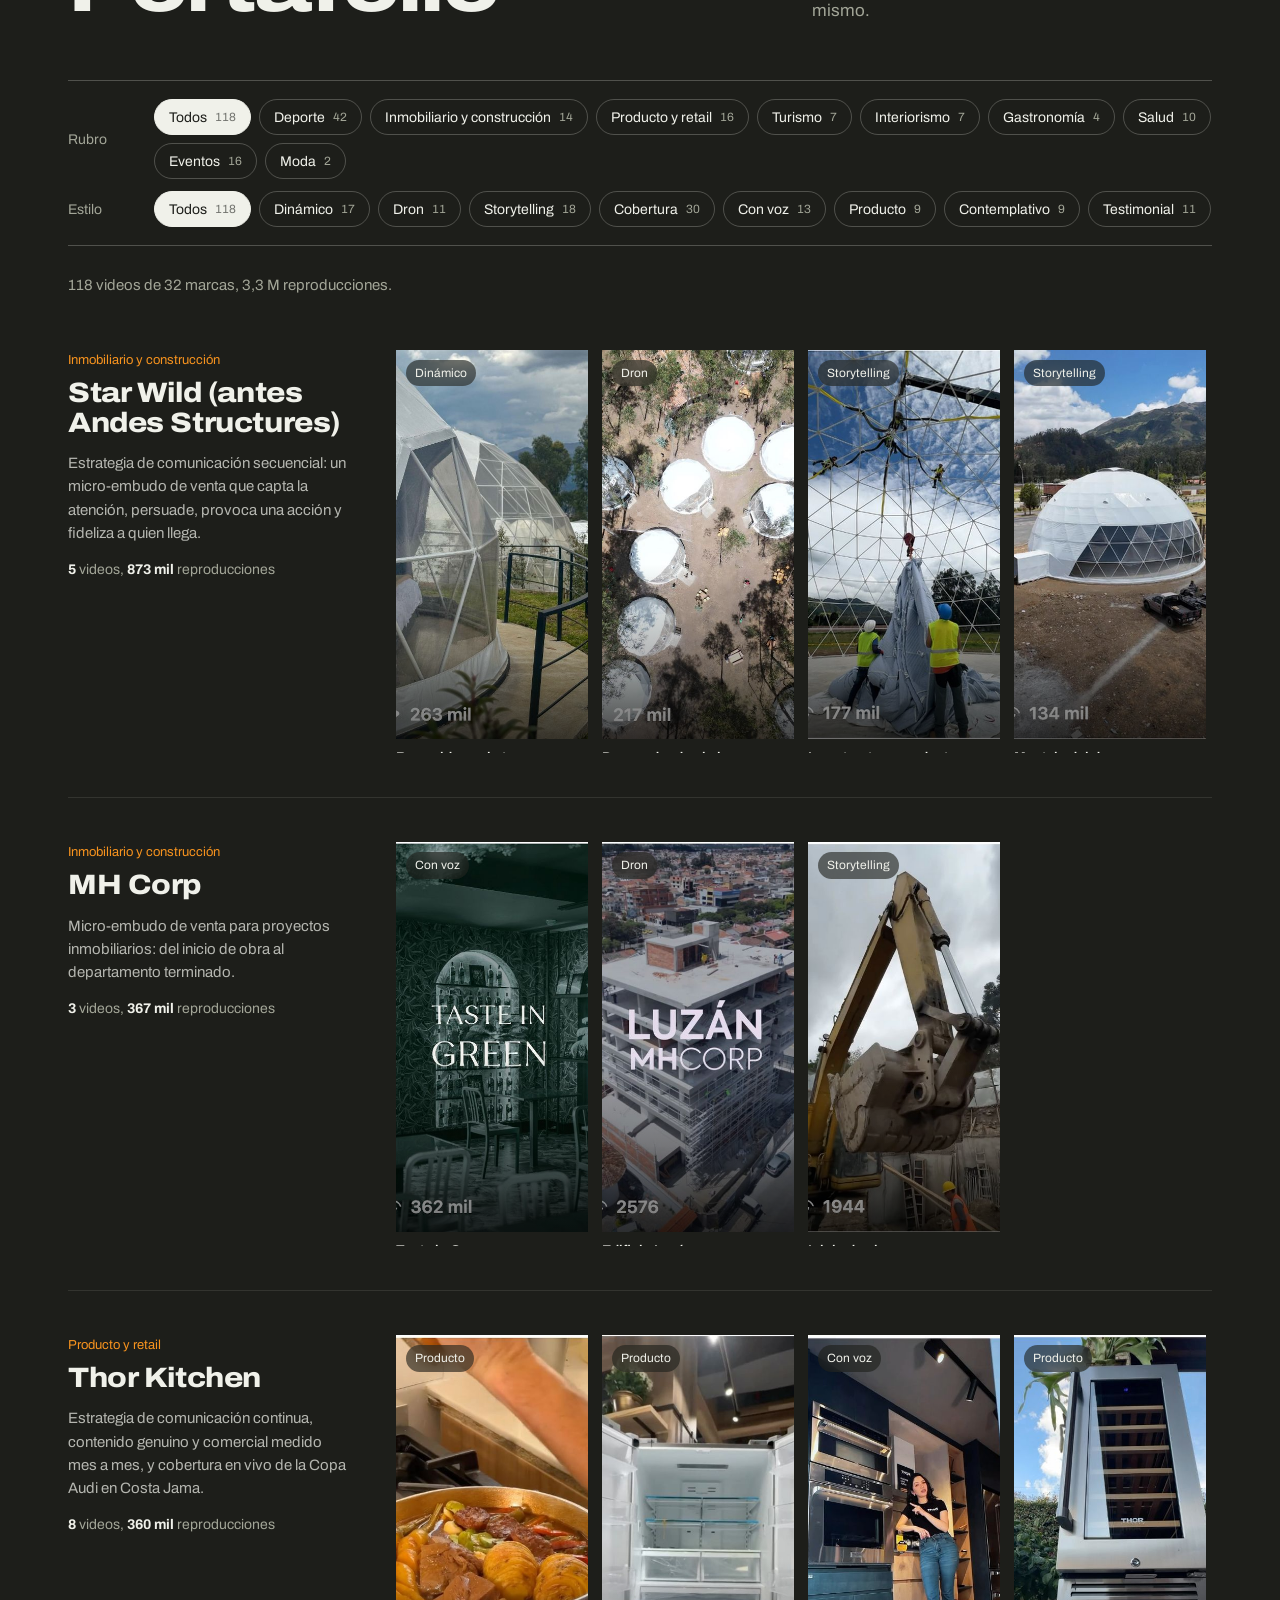
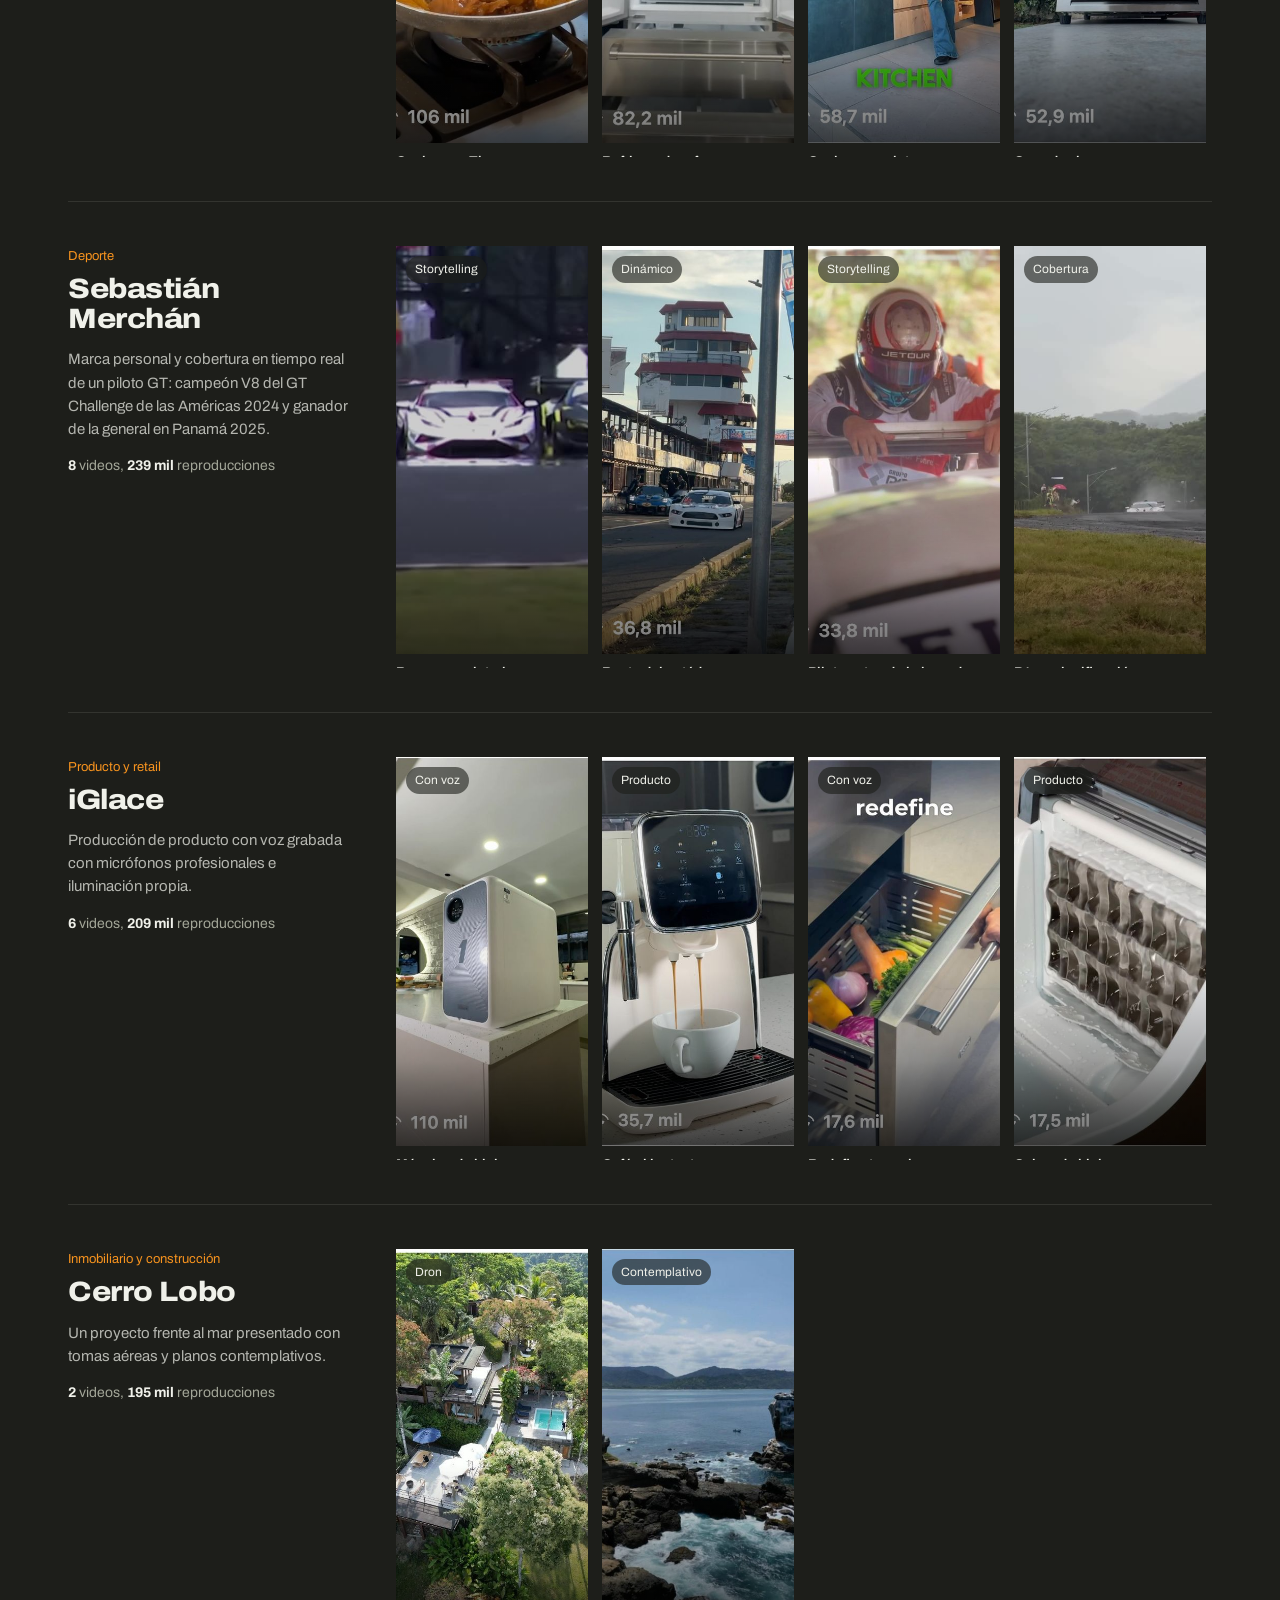
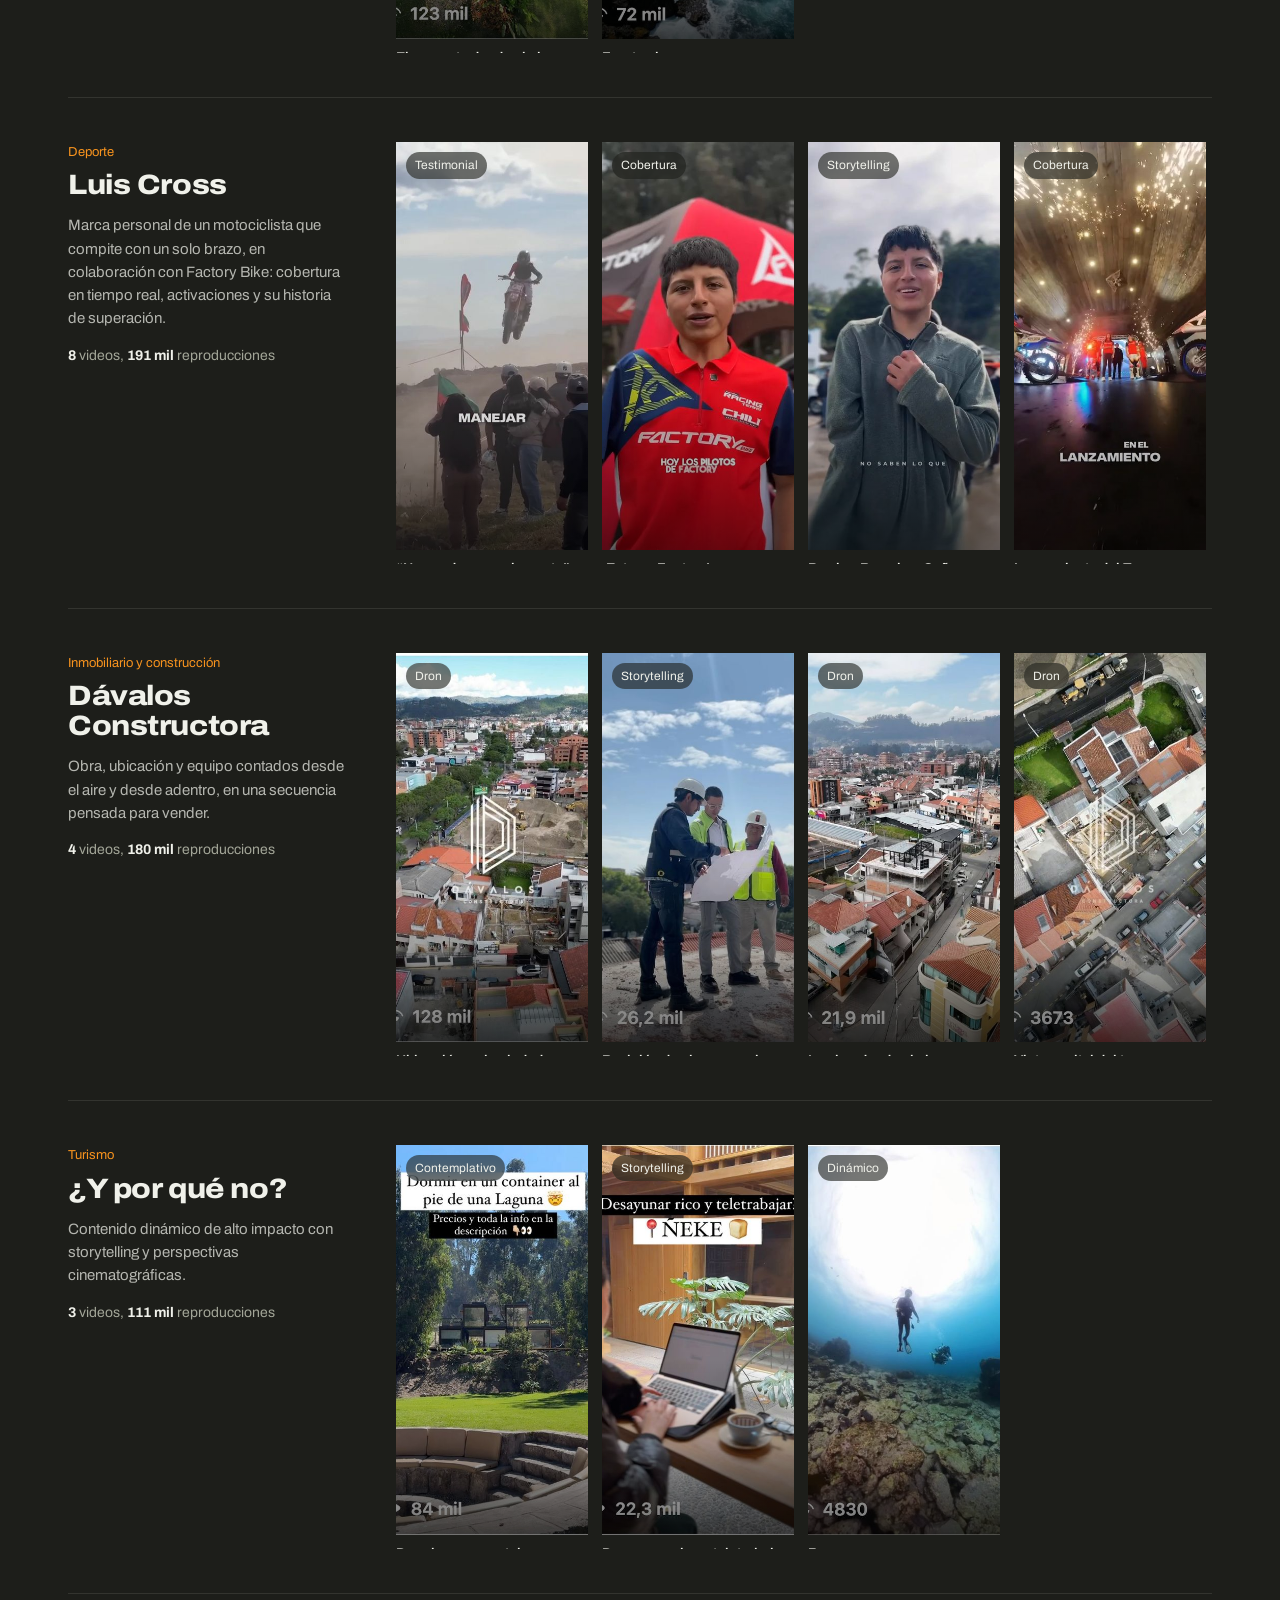
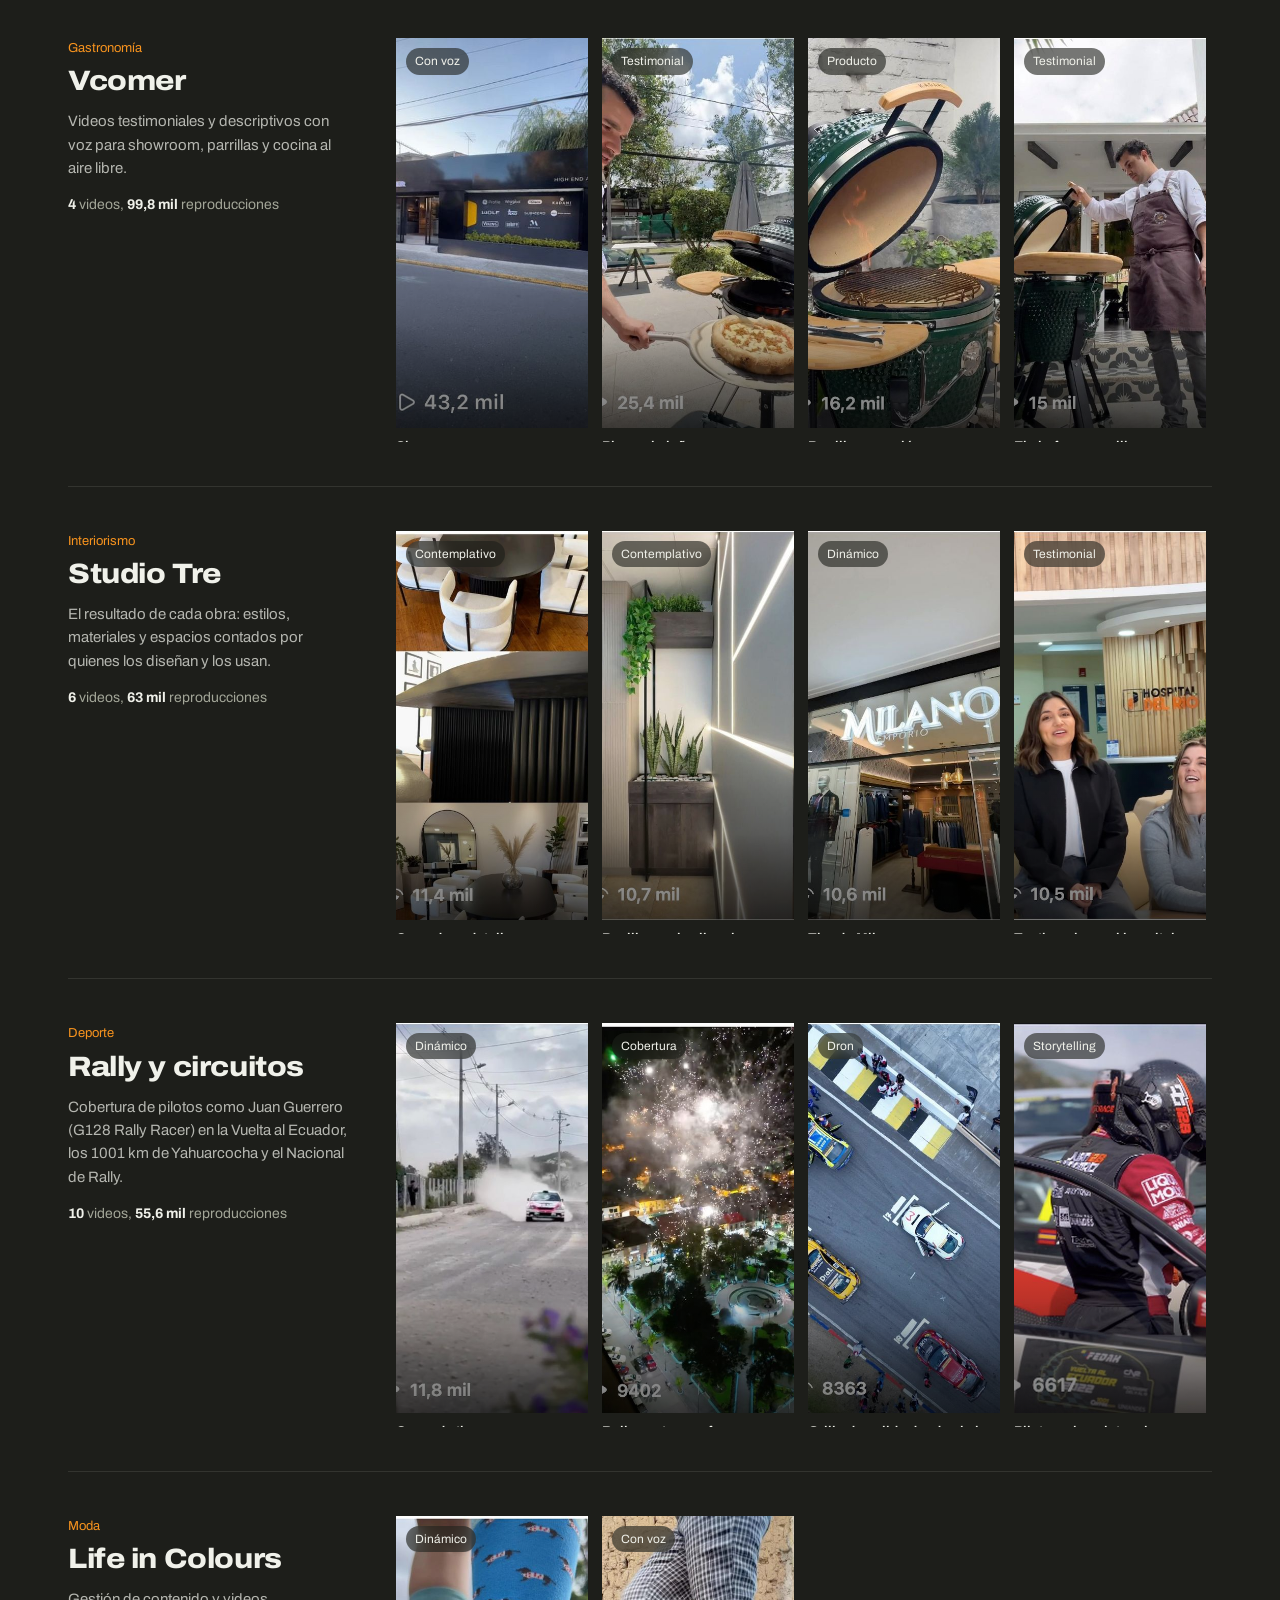
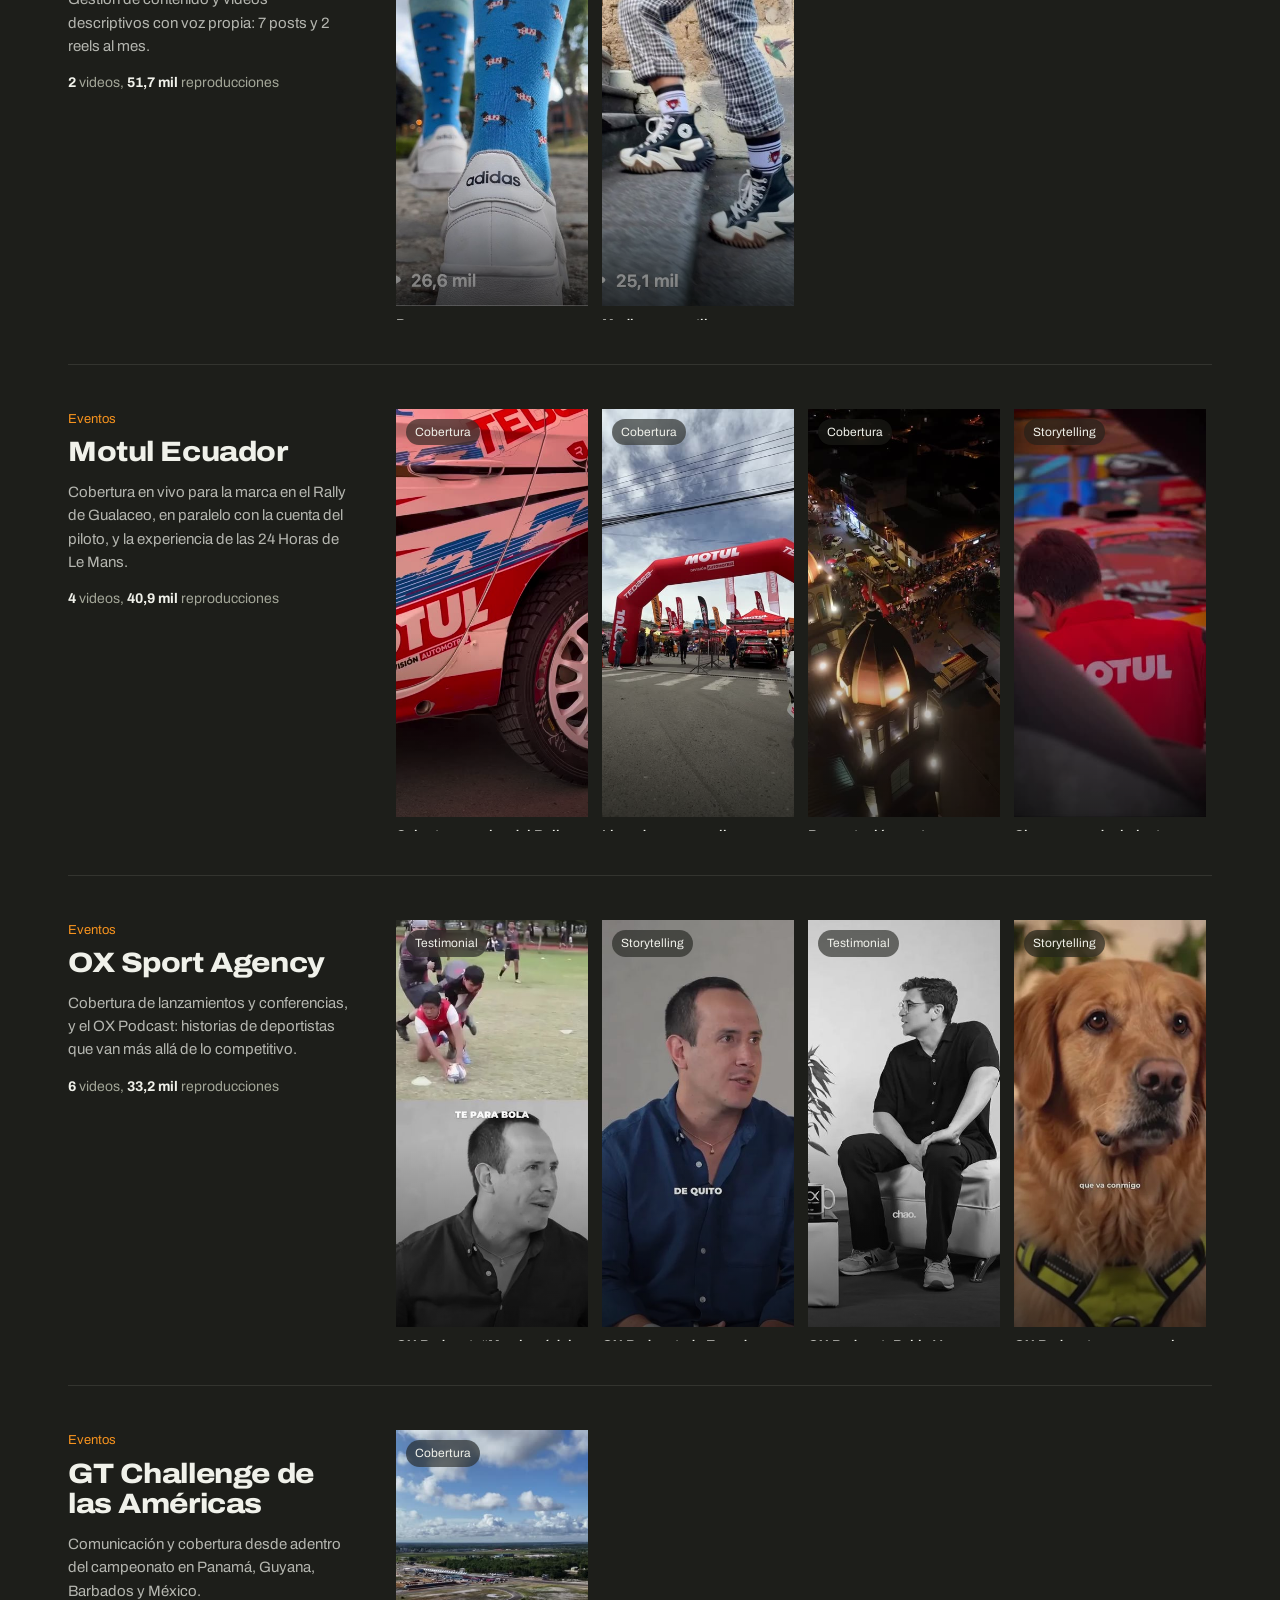
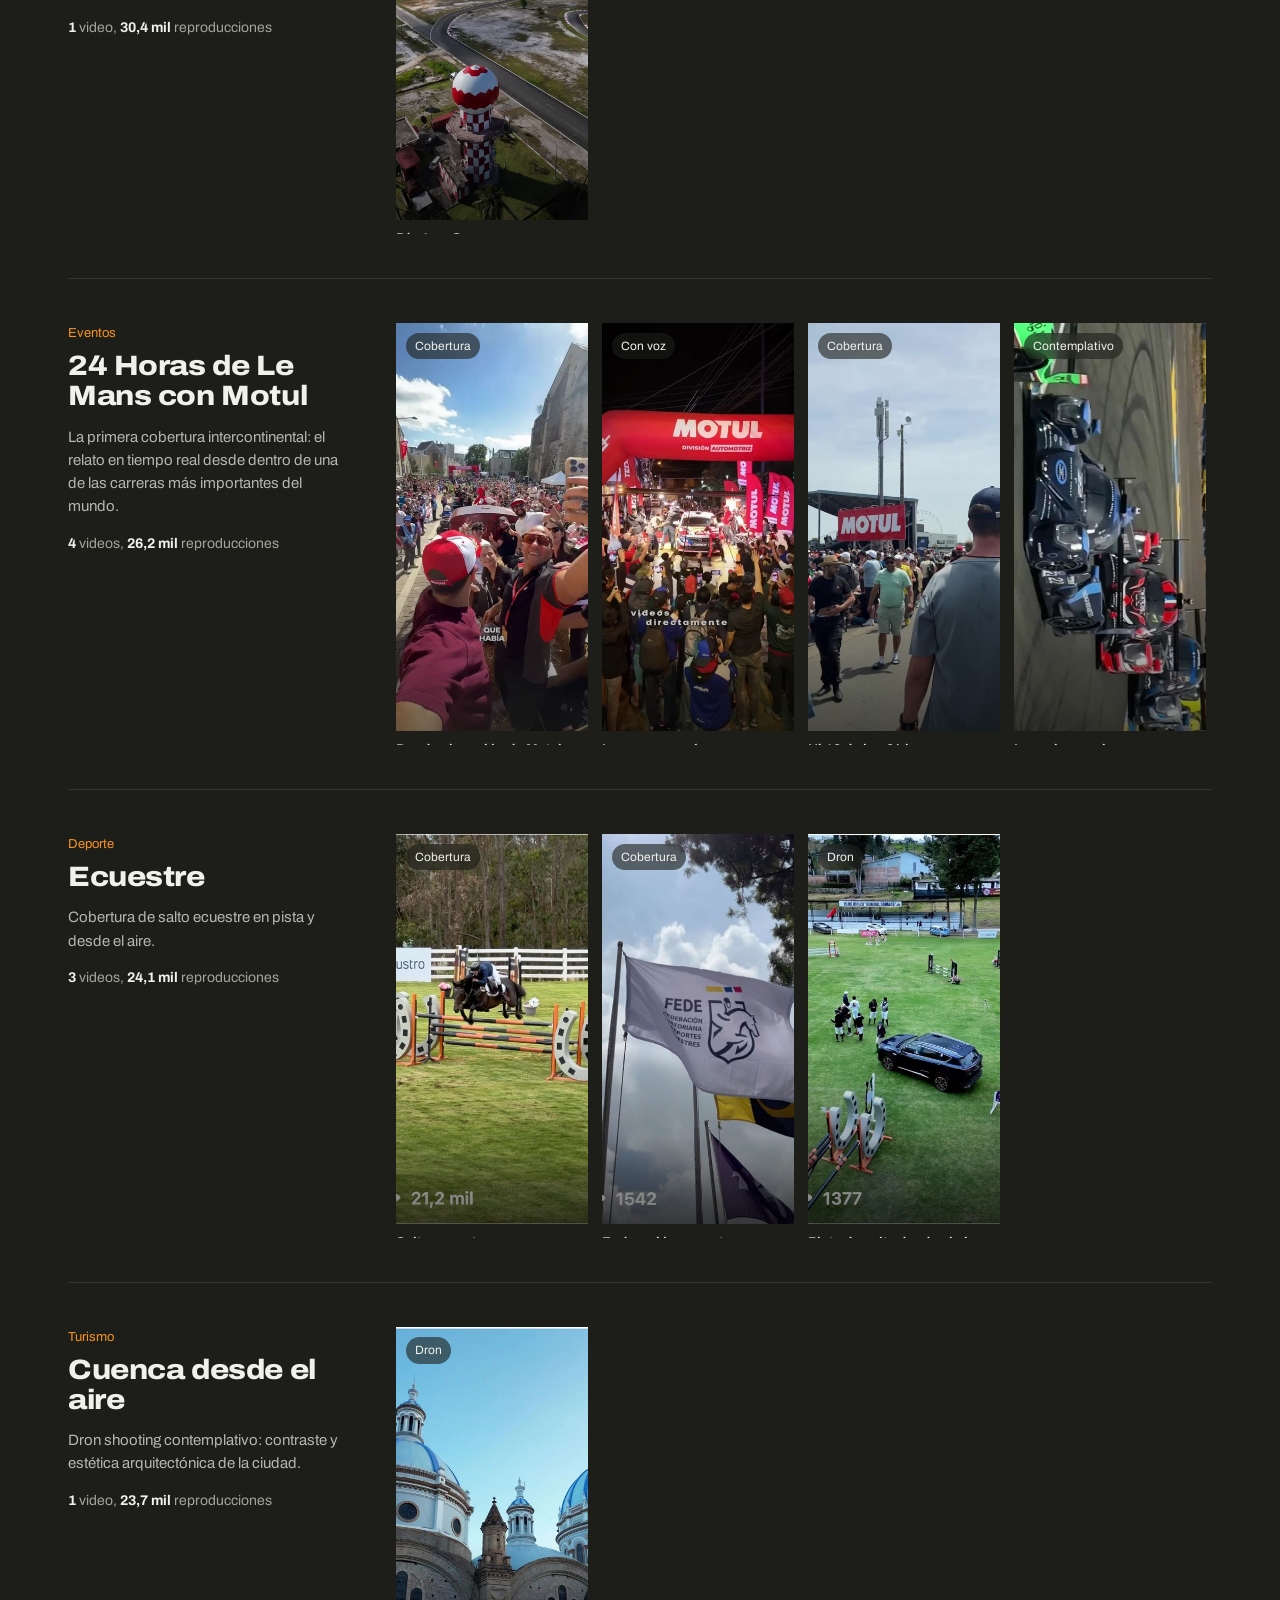
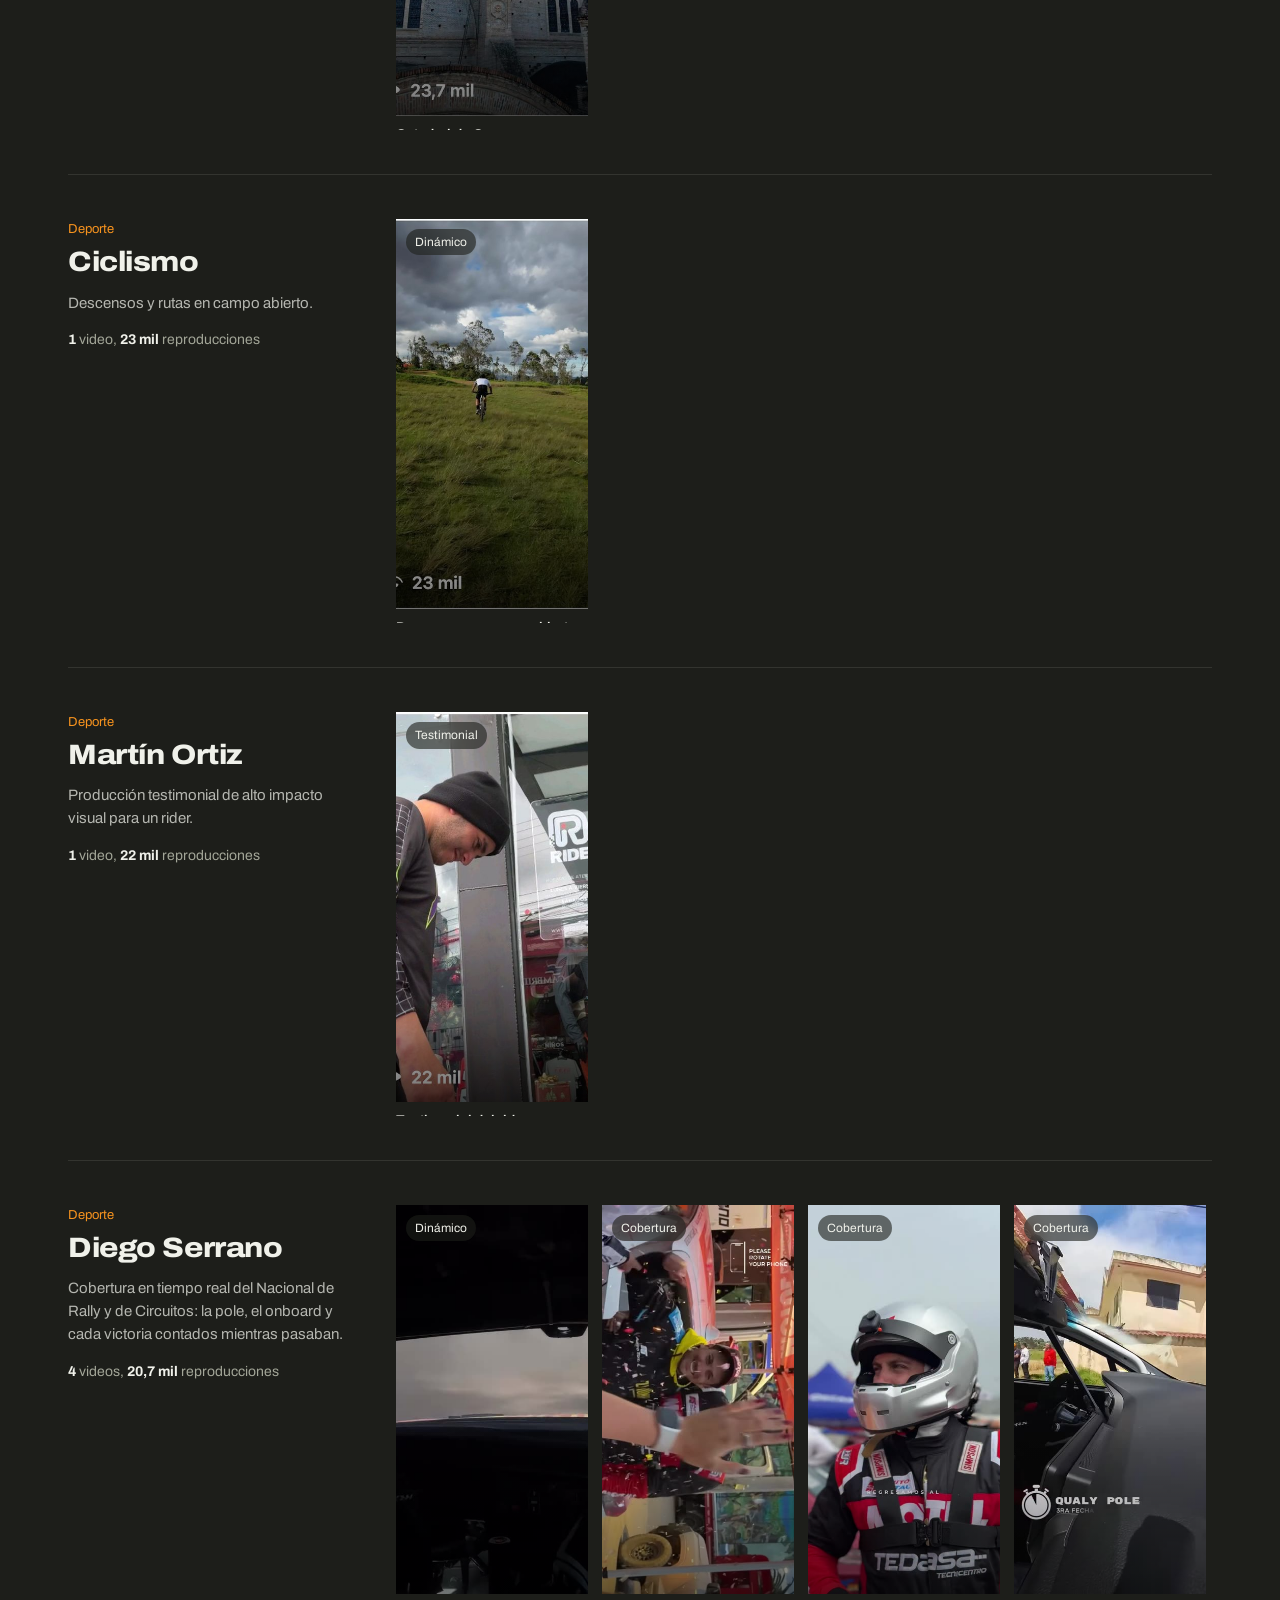
==== commit a5c9c7c3: "Logo original De Marca en menu, pie y favicon Co-Authored-By: Claude Opus 5.5 <noreply@anthropic.com" ====
--- a/index.html
+++ b/index.html
@@ -9,7 +9,8 @@
 <meta property="og:description" content="Contenido que deja marca. Producción audiovisual móvil, cobertura en tiempo real y estrategia de comunicación.">
 <meta property="og:image" content="assets/brand/og.jpg">
 <meta name="theme-color" content="#1D1E1A">
-<link rel="icon" href="assets/brand/favicon.svg" type="image/svg+xml">
+<link rel="icon" href="assets/brand/favicon.png" type="image/png">
+<link rel="apple-touch-icon" href="assets/brand/apple-touch-icon.png">
 <link rel="preconnect" href="https://fonts.googleapis.com">
 <link rel="preconnect" href="https://fonts.gstatic.com" crossorigin>
 <link href="https://fonts.googleapis.com/css2?family=Archivo:wdth,wght@62..125,300..900&display=swap" rel="stylesheet">
@@ -20,7 +21,7 @@
 
 <header class="nav" id="nav">
   <a class="nav-logo" href="#inicio" aria-label="De Marca, inicio">
-    <span class="logo-texto"><b>DE</b>MARCA</span>
+    <img class="logo-img" src="assets/brand/logo-demarca-480.png" alt="De Marca" width="480" height="206">
   </a>
   <nav class="nav-links" aria-label="Secciones">
     <a href="#cobertura">Cobertura</a>
@@ -341,6 +342,7 @@
       </div>
     </div>
     <div class="pie-firma">
+      <img class="pie-logo" src="assets/brand/logo-demarca-oscuro-900.png" alt="De Marca" width="900" height="386" loading="lazy">
       <p>De Marca es la marca de Daniel Espinoza: creador de contenido móvil y estratega de comunicación. Cuenca, Ecuador.</p>
     </div>
   </div>
--- a/assets/css/styles.css
+++ b/assets/css/styles.css
@@ -71,6 +71,8 @@
   backdrop-filter: blur(18px) saturate(1.3); -webkit-backdrop-filter: blur(18px) saturate(1.3);
 }
 .nav-logo { display: flex; align-items: center; gap: 10px; text-decoration: none; margin-right: 10px; }
+.logo-img { height: 36px; width: auto; display: block; }
+.pie-logo { width: min(280px, 70%); height: auto; margin-bottom: 22px; }
 .logo-sol { width: 34px; color: var(--hueso); }
 .logo-texto { font-weight: 800; font-size: 14px; letter-spacing: .06em; font-variation-settings: "wdth" 125; display: flex; align-items: center; gap: 4px; }
 .logo-texto b { background: var(--naranja); color: var(--grafito); padding: 1px 5px 0; border-radius: 4px; }
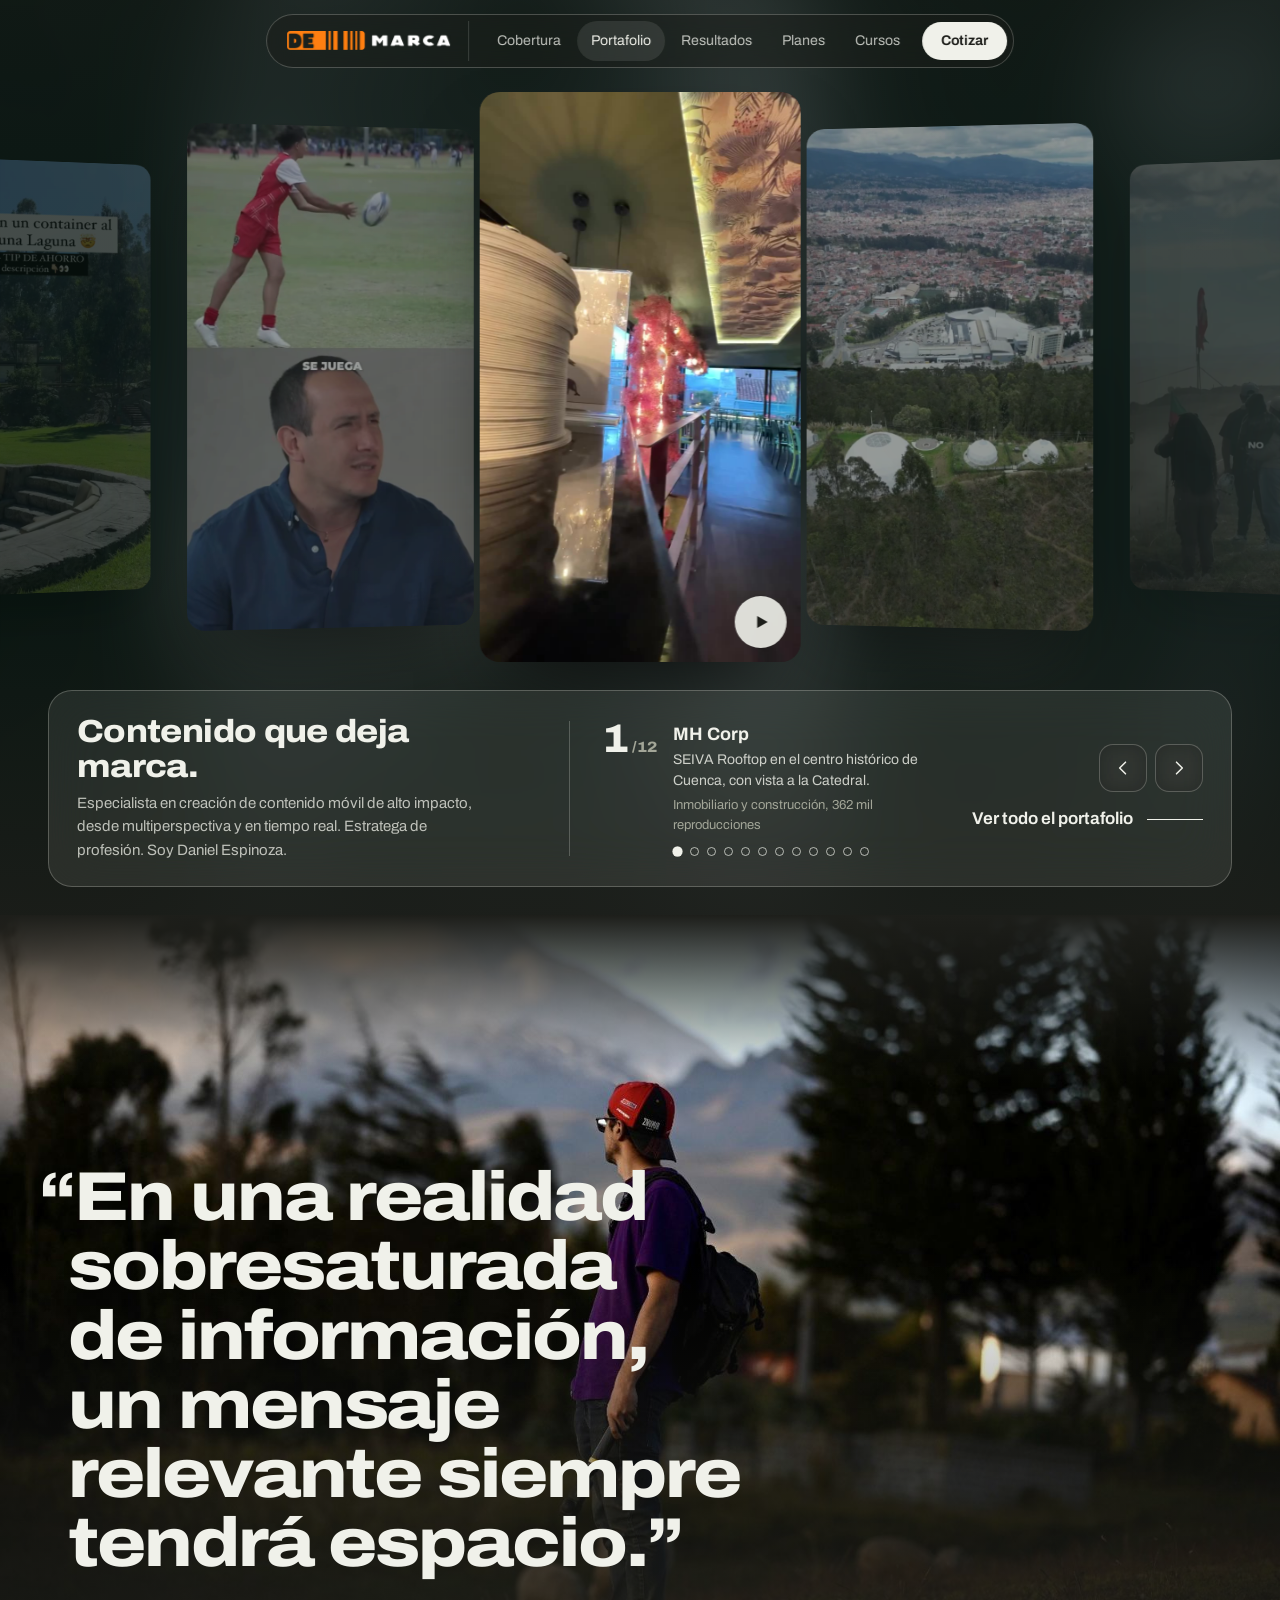
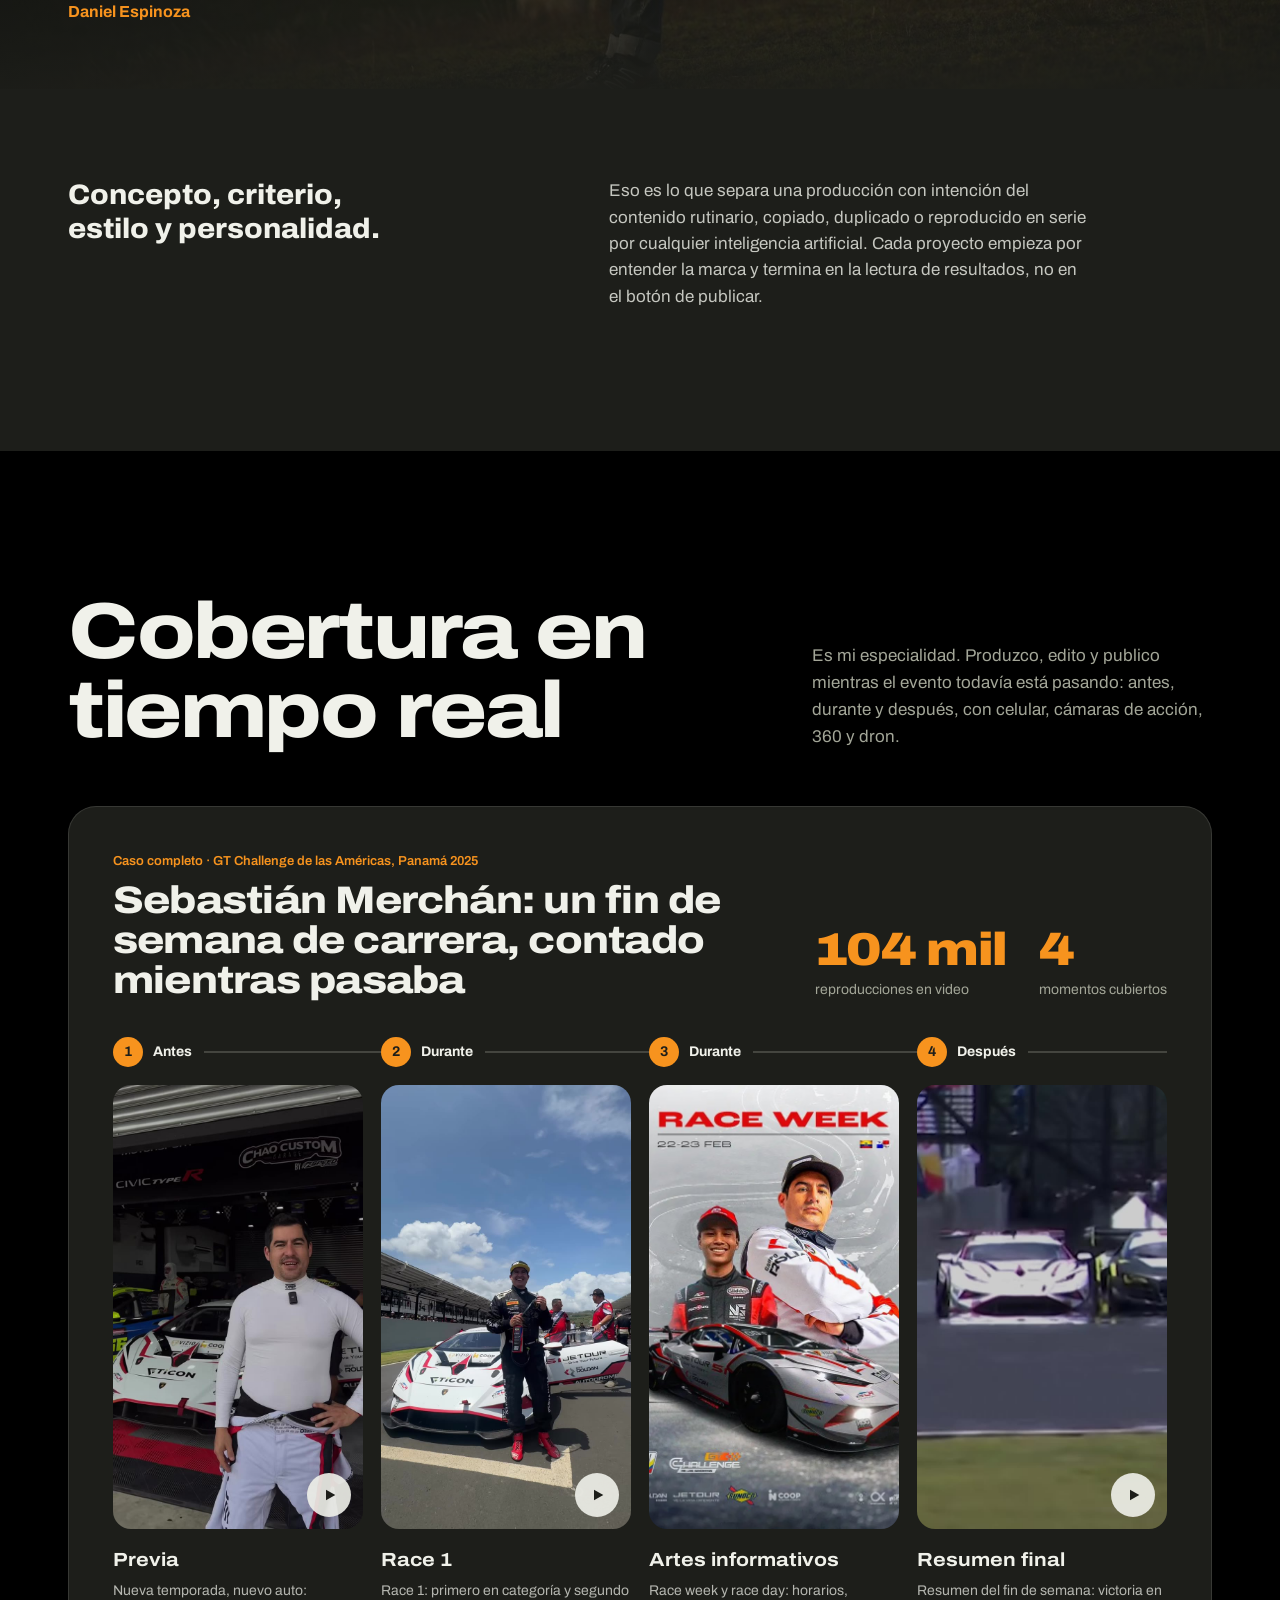
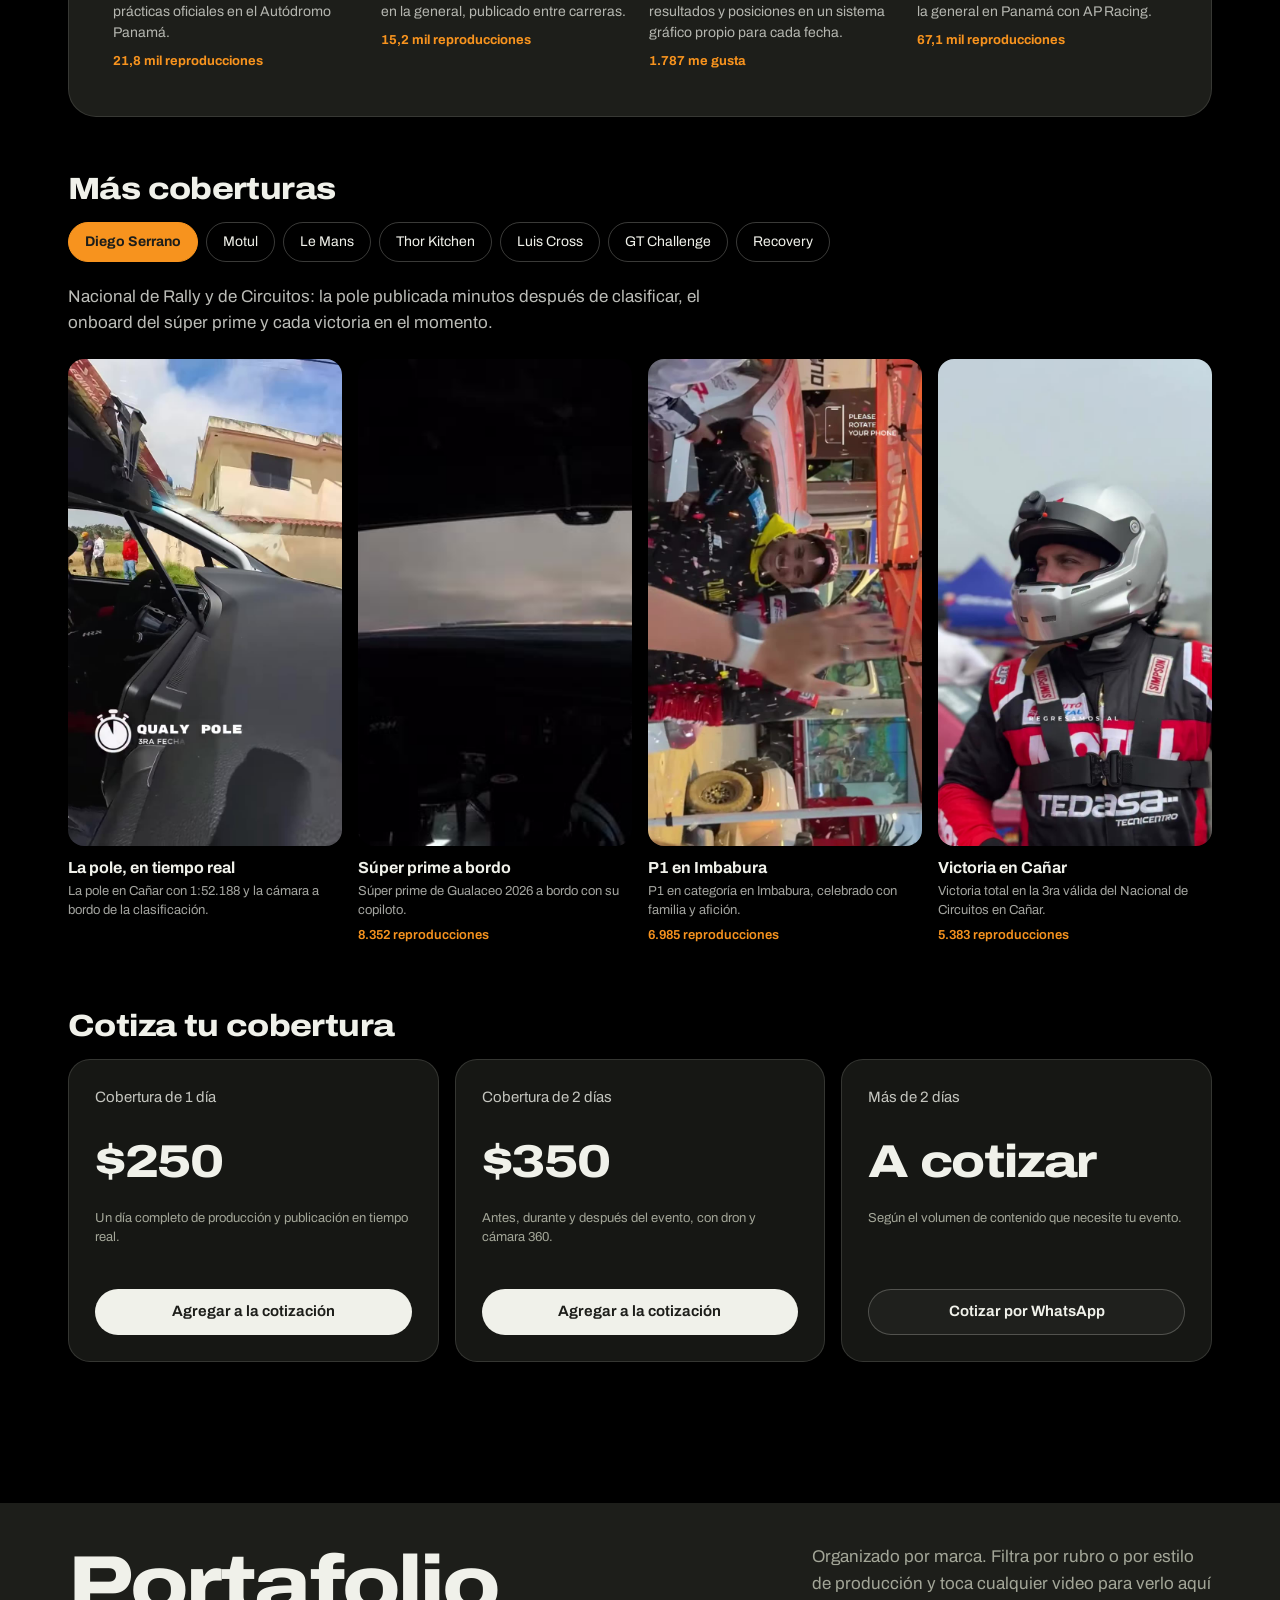
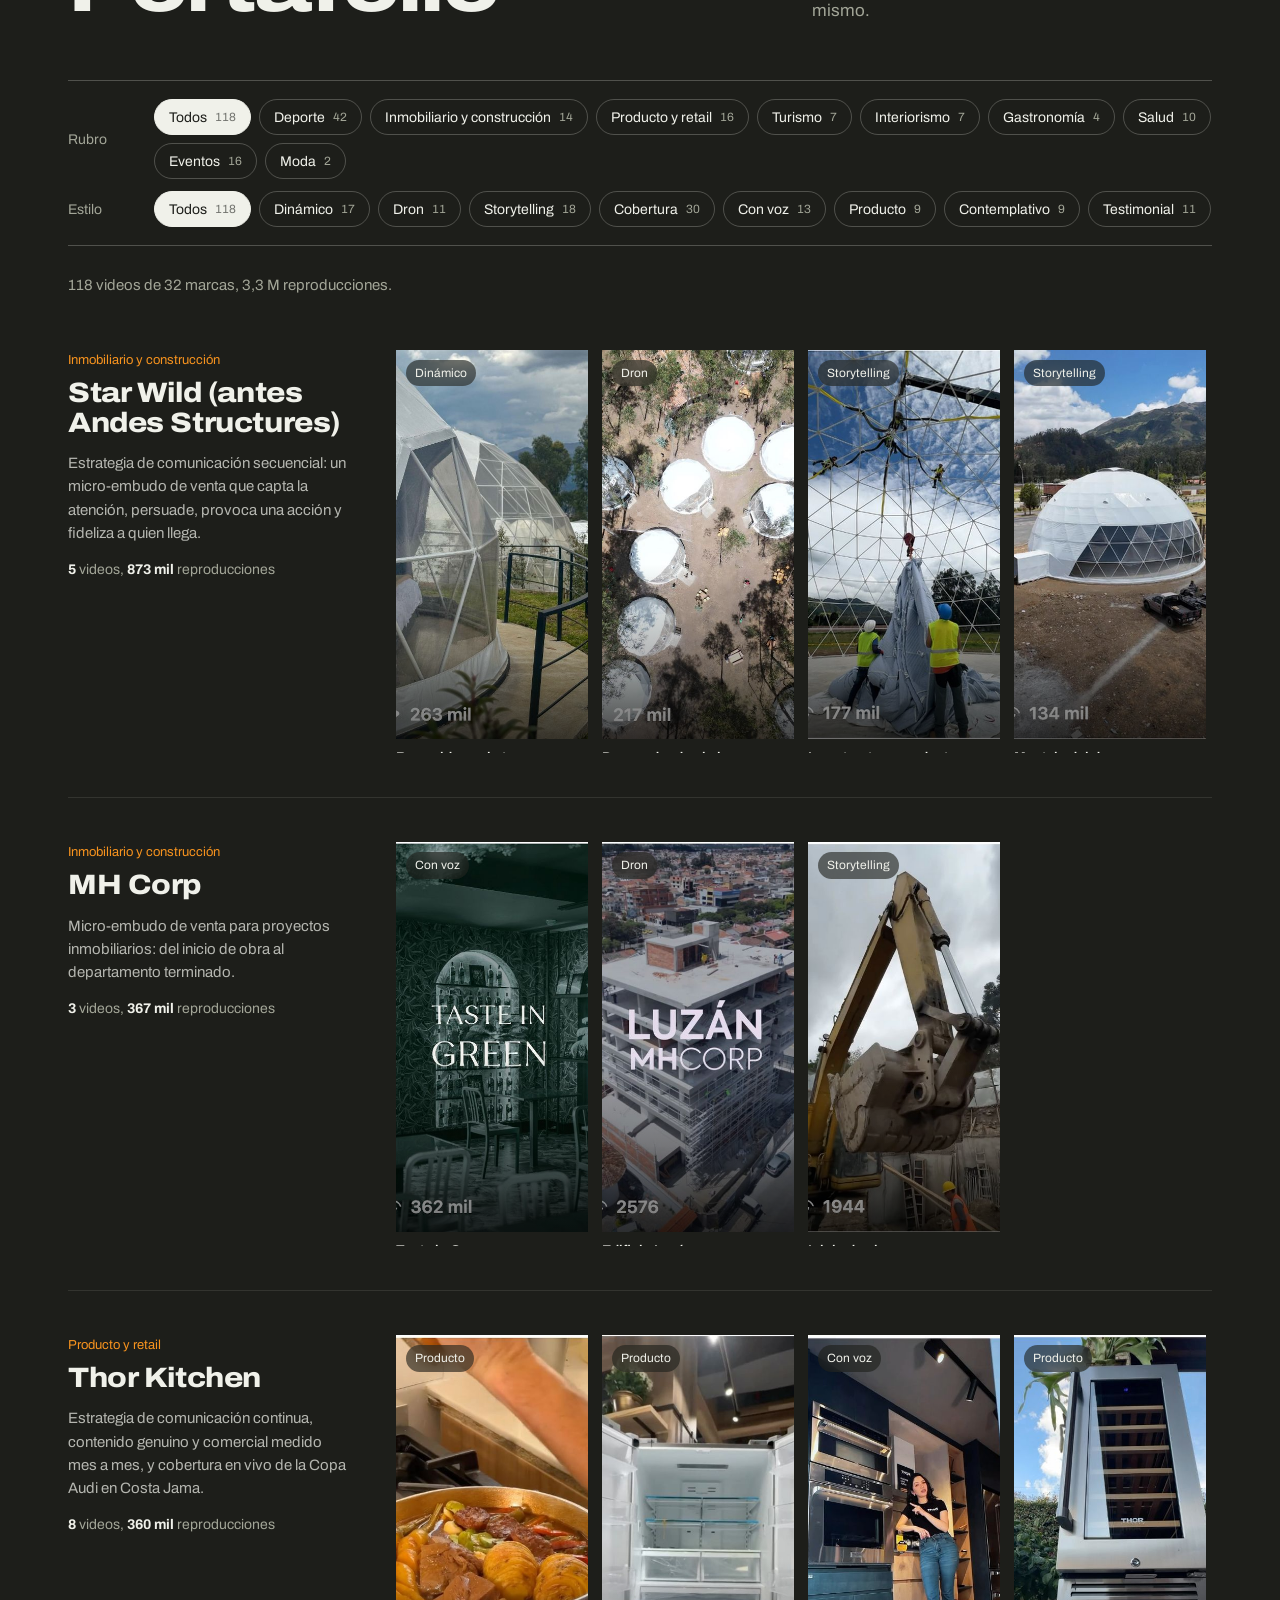
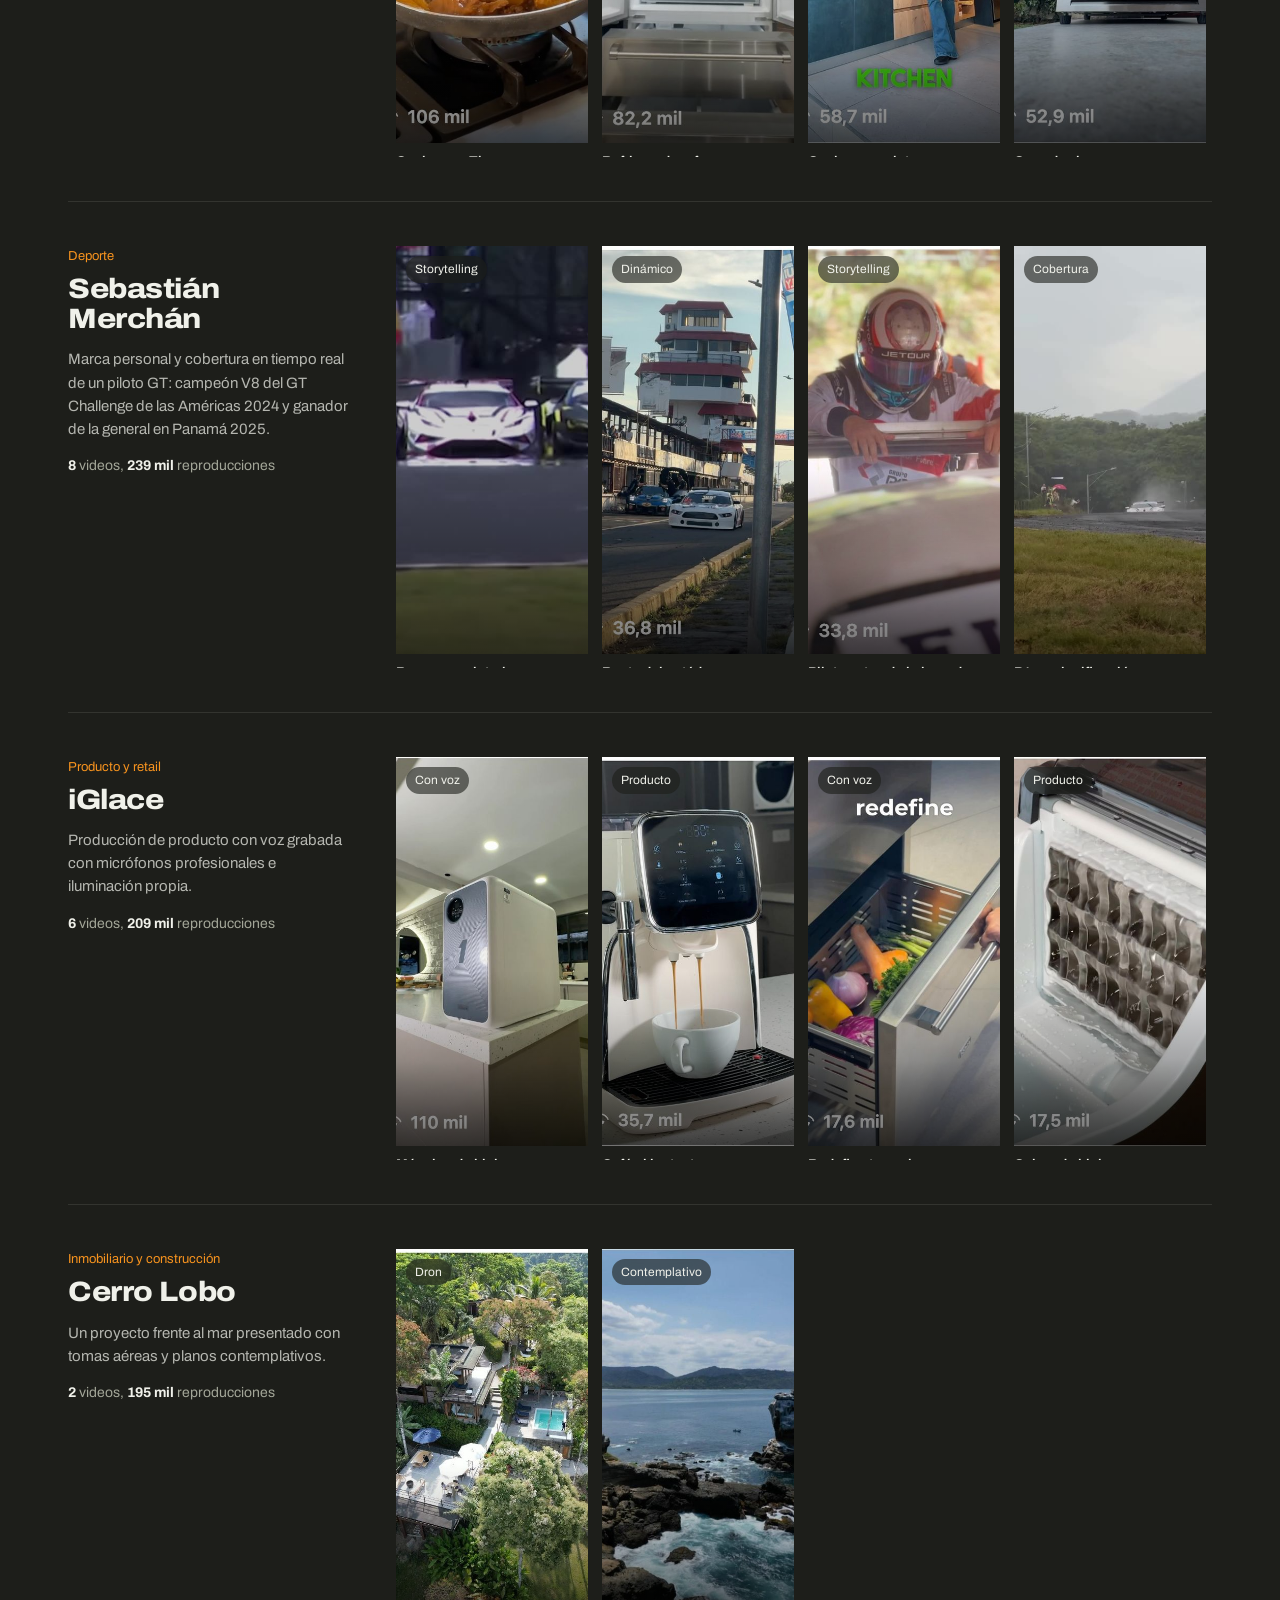
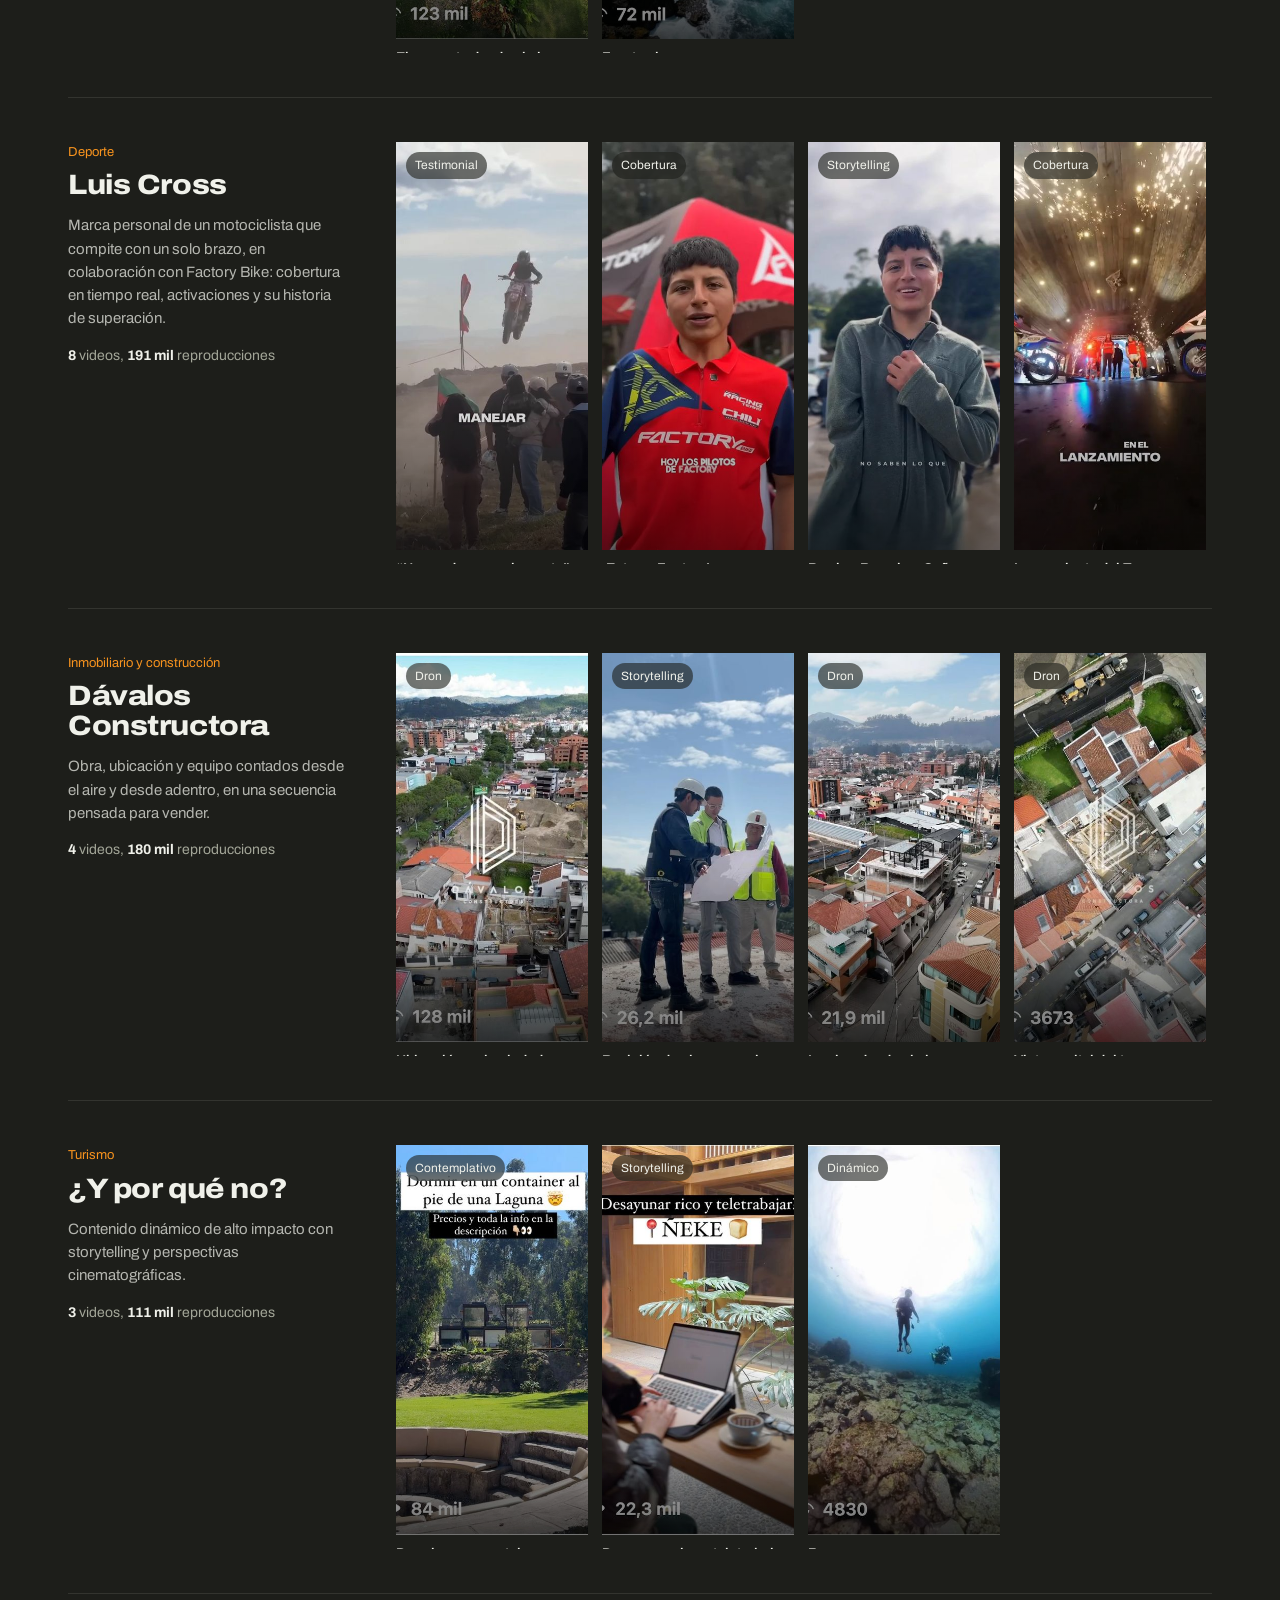
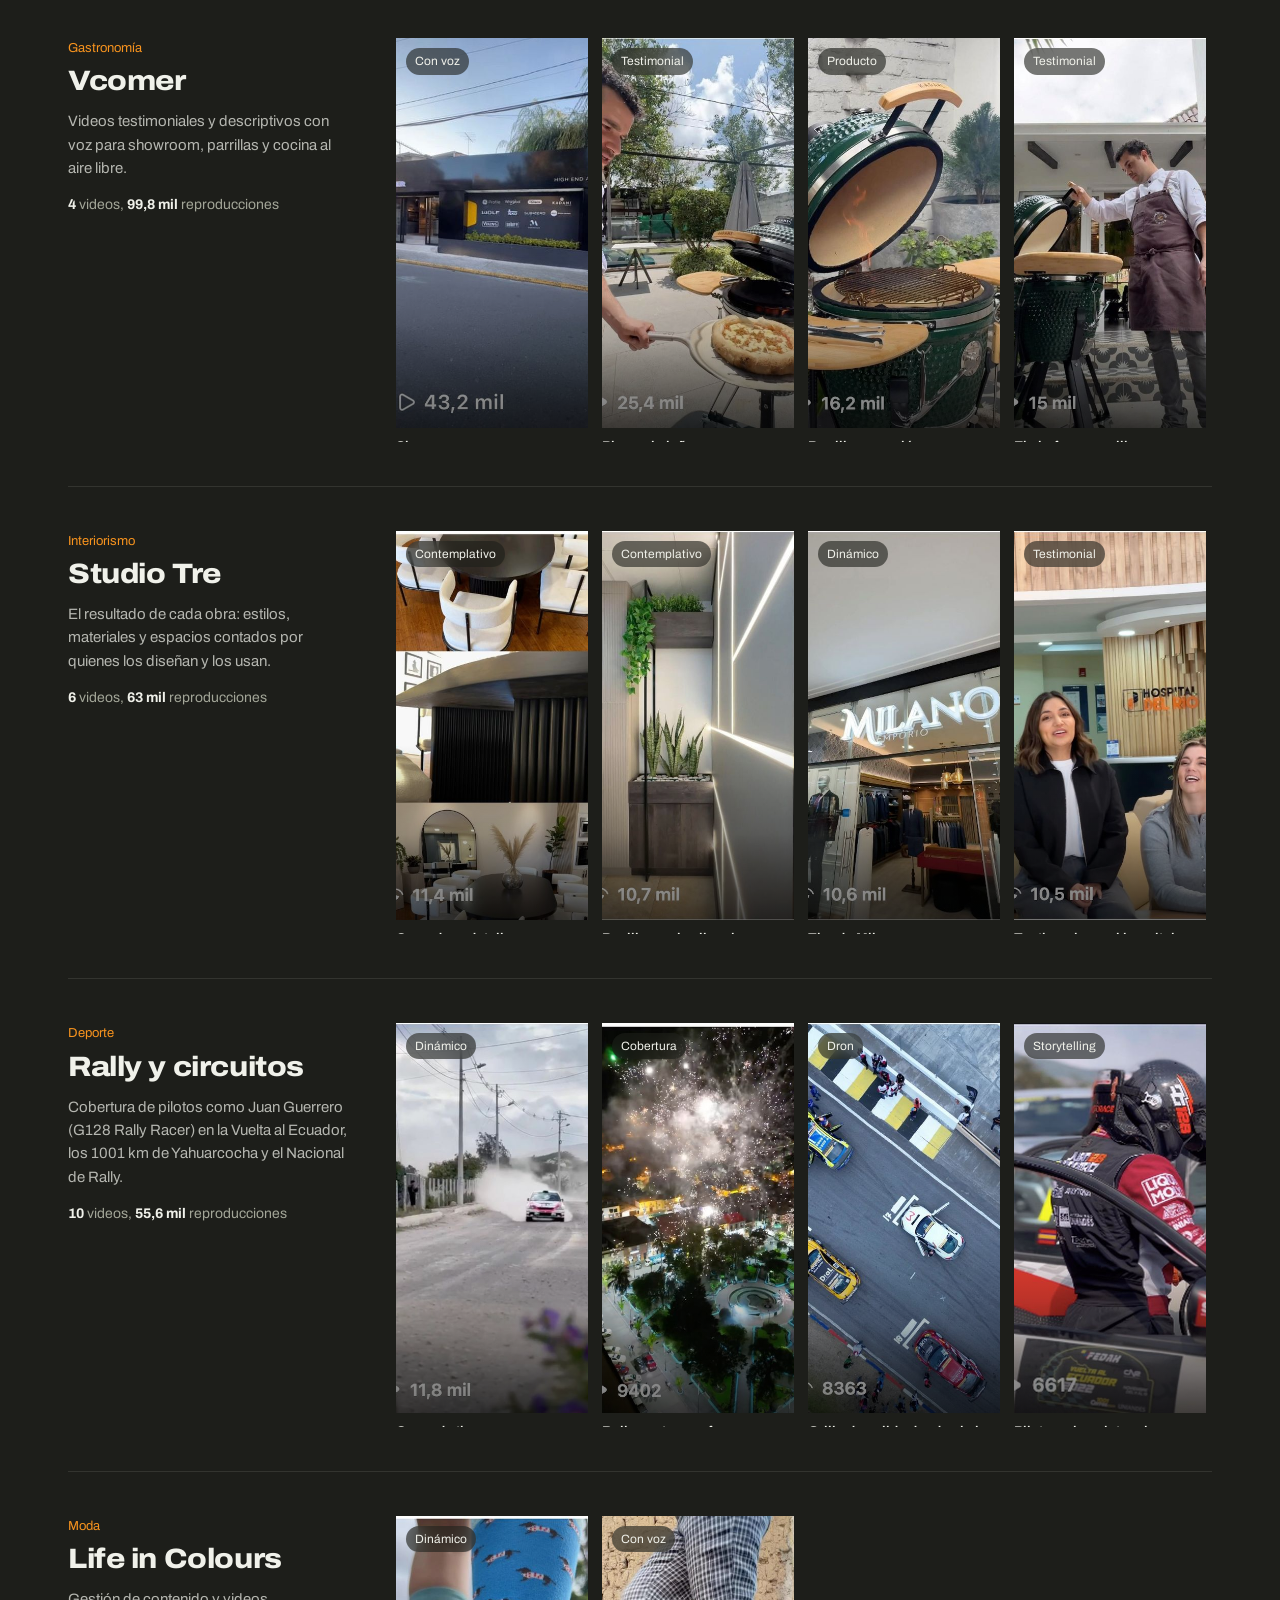
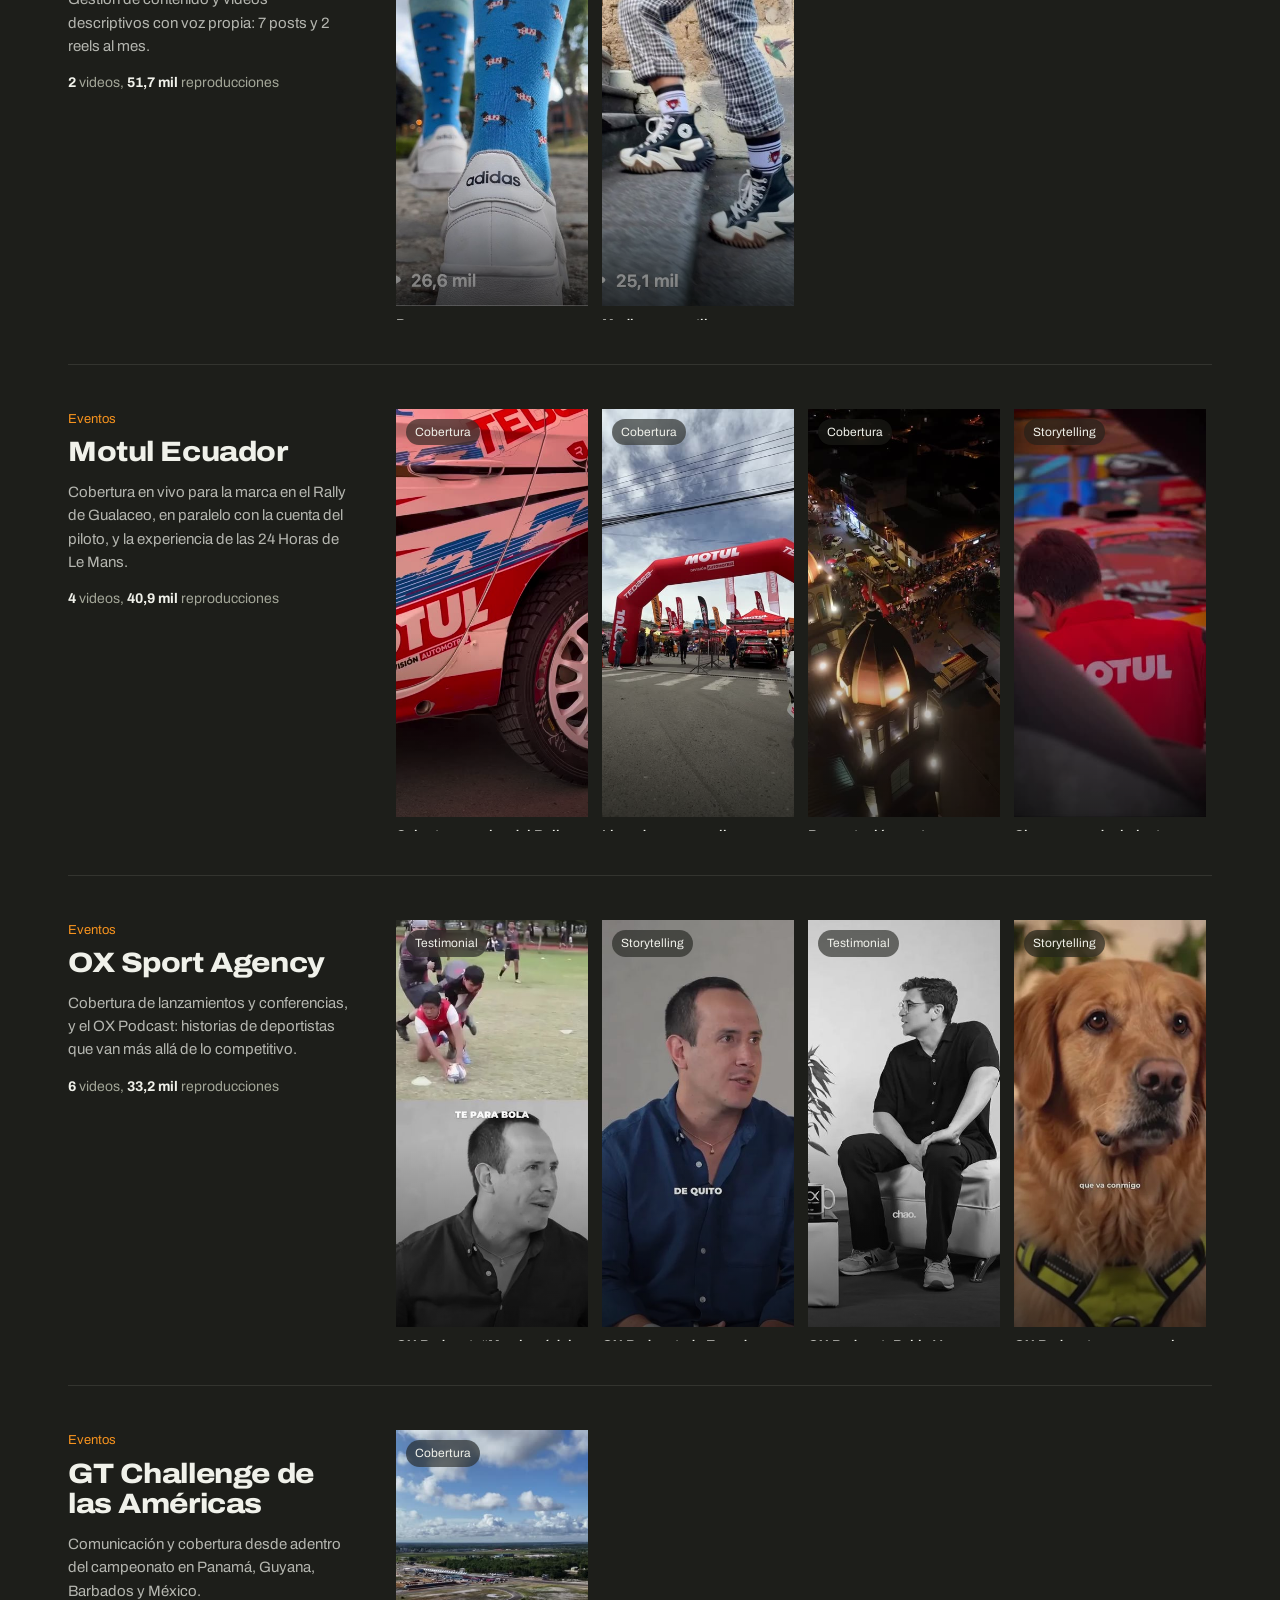
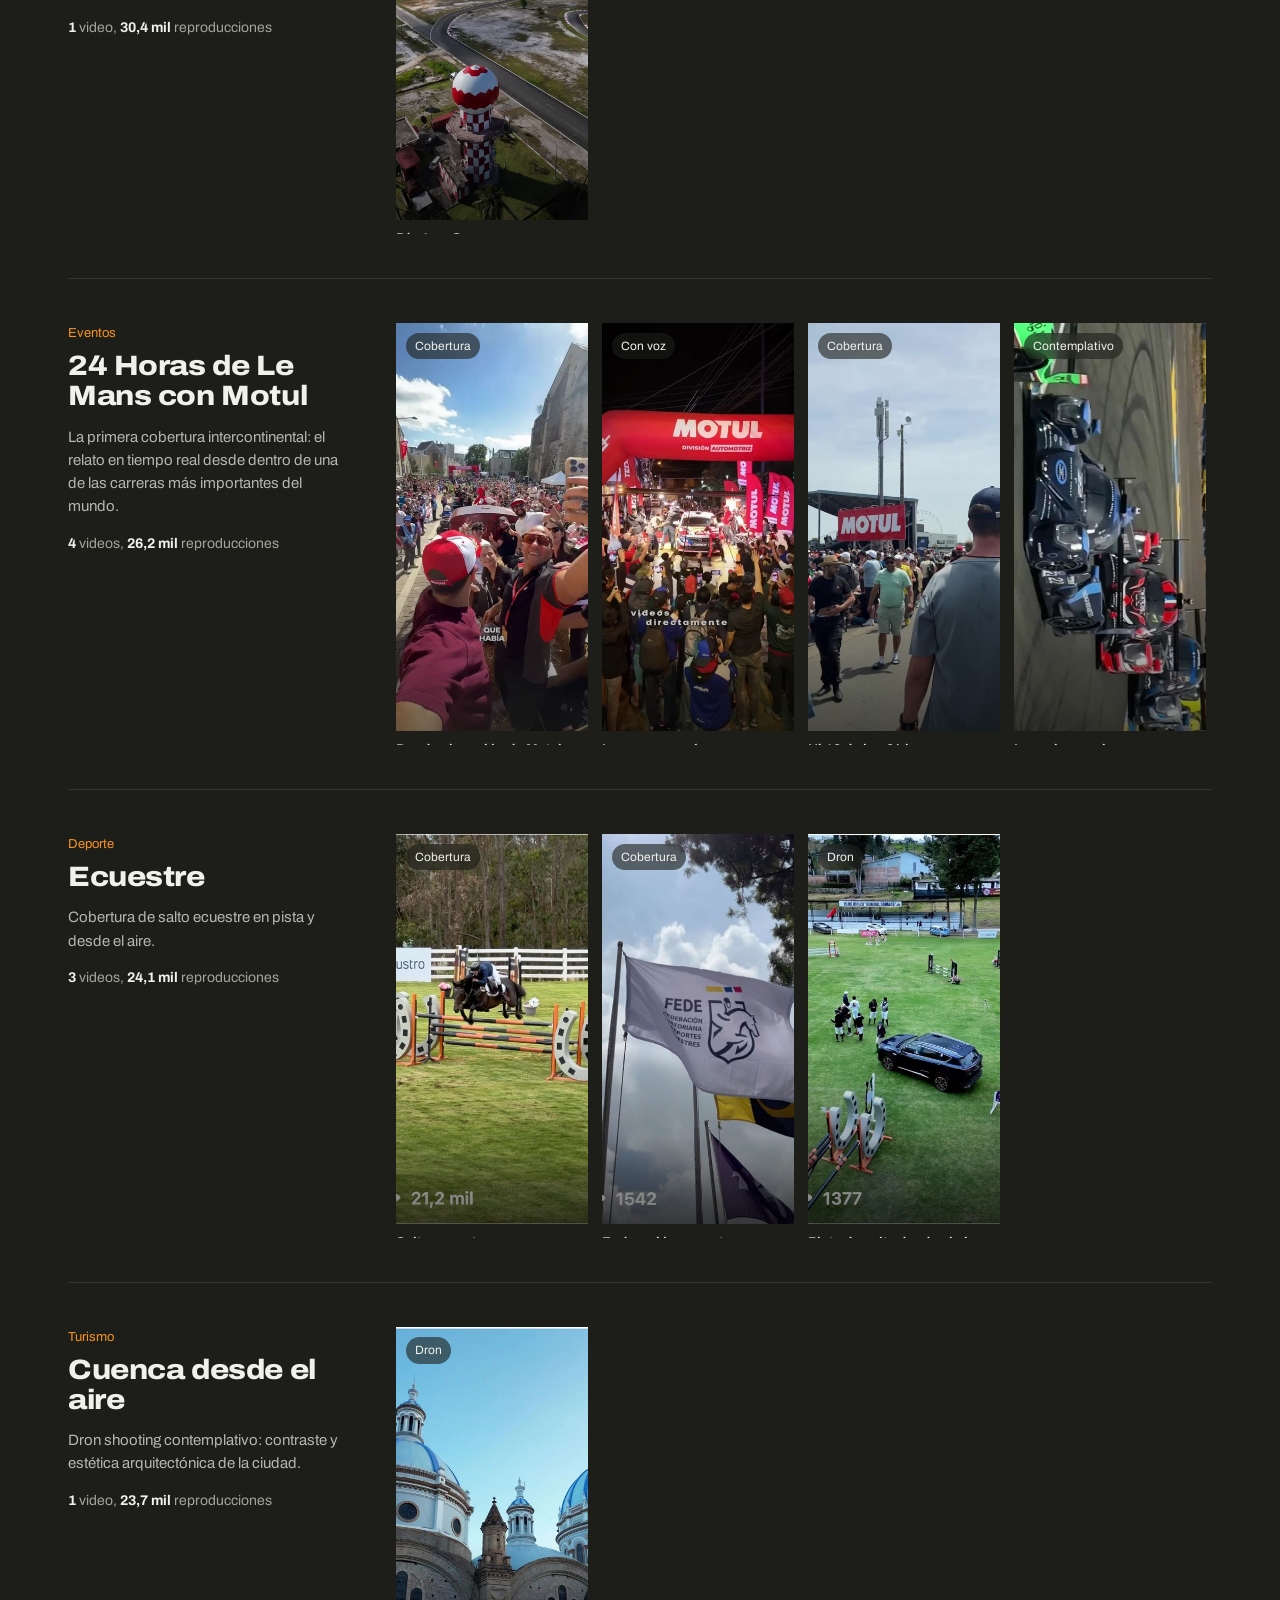
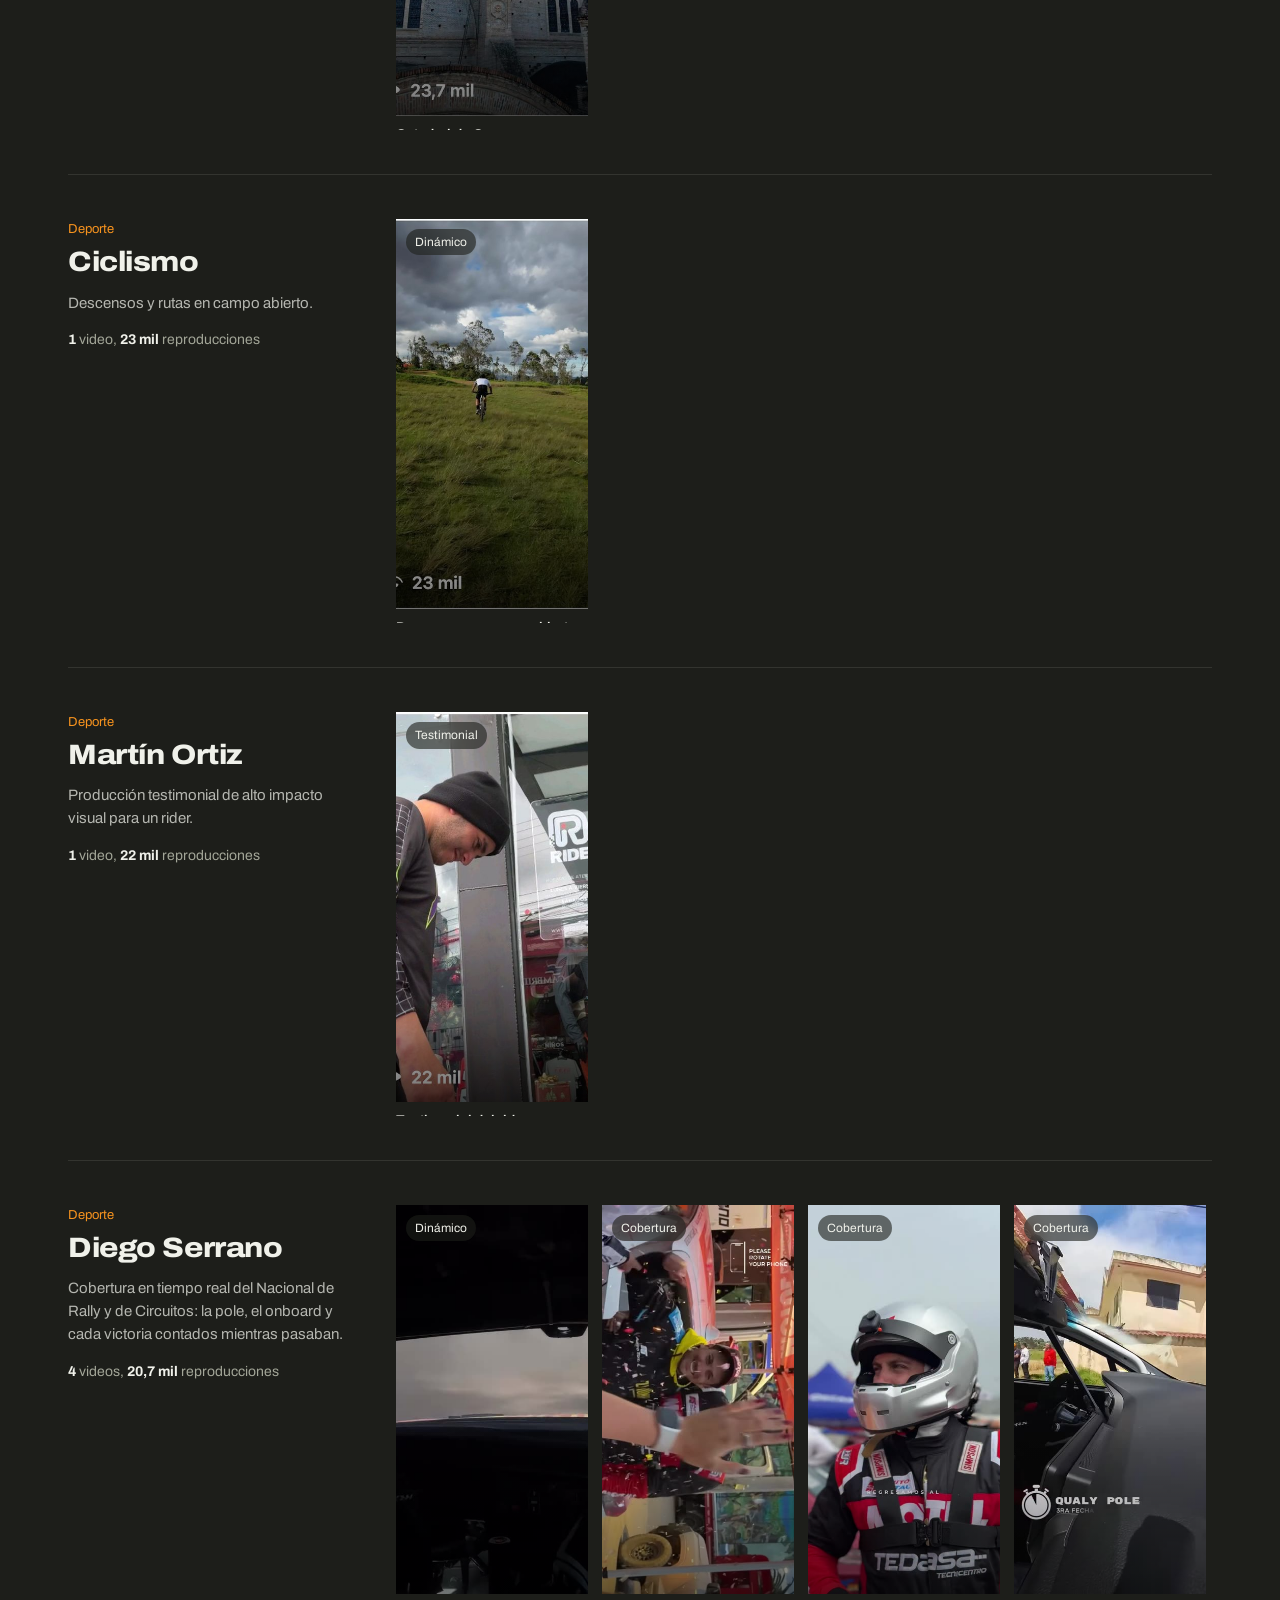
==== commit 5c0e627b: "Logo horizontal en el menu y pie de pagina redistribuido Co-Authored-By: Claude Opus 5.5 <noreply@an" ====
--- a/index.html
+++ b/index.html
@@ -21,7 +21,7 @@
 
 <header class="nav" id="nav">
   <a class="nav-logo" href="#inicio" aria-label="De Marca, inicio">
-    <img class="logo-img" src="assets/brand/logo-demarca-480.png" alt="De Marca" width="480" height="206">
+    <img class="logo-img" src="assets/brand/logo-demarca-h.png" alt="De Marca" width="720" height="85">
   </a>
   <nav class="nav-links" aria-label="Secciones">
     <a href="#cobertura">Cobertura</a>
@@ -333,17 +333,25 @@
 </main>
 
 <footer class="pie" id="contacto">
-  <div class="contenedor pie-grid">
-    <div>
+  <div class="contenedor">
+    <div class="pie-top">
       <p class="pie-grande">Hablemos de tu marca.</p>
-      <div class="pie-acciones">
-        <a class="btn btn-naranja" id="waPie" href="#" target="_blank" rel="noopener">Escribir por WhatsApp</a>
-        <a class="btn btn-linea" href="mailto:danielespinozaco@gmail.com">danielespinozaco@gmail.com</a>
-      </div>
-    </div>
-    <div class="pie-firma">
+      <div class="pie-cta">
+        <p>Cuéntame qué necesitas comunicar y te respondo con una propuesta a medida.</p>
+        <div class="pie-acciones">
+          <a class="btn btn-naranja" id="waPie" href="#" target="_blank" rel="noopener">Escribir por WhatsApp</a>
+          <a class="btn btn-linea" href="mailto:danielespinozaco@gmail.com">Enviar un correo</a>
+        </div>
+      </div>
+    </div>
+    <div class="pie-base">
       <img class="pie-logo" src="assets/brand/logo-demarca-oscuro-900.png" alt="De Marca" width="900" height="386" loading="lazy">
-      <p>De Marca es la marca de Daniel Espinoza: creador de contenido móvil y estratega de comunicación. Cuenca, Ecuador.</p>
+      <p class="pie-firma">La marca de Daniel Espinoza, creador de contenido móvil y estratega de comunicación. Cuenca, Ecuador.</p>
+      <ul class="pie-datos">
+        <li><a href="https://wa.me/593984678812" target="_blank" rel="noopener">+593 98 467 8812</a></li>
+        <li><a href="mailto:danielespinozaco@gmail.com">danielespinozaco@gmail.com</a></li>
+        <li><a href="https://www.instagram.com/pro_motion.ec/" target="_blank" rel="noopener">Pro Motion en Instagram</a></li>
+      </ul>
     </div>
   </div>
 </footer>
--- a/assets/css/styles.css
+++ b/assets/css/styles.css
@@ -70,9 +70,9 @@
   background: rgba(29, 30, 26, .55); border: 1px solid var(--vidrio-borde); border-radius: 99px;
   backdrop-filter: blur(18px) saturate(1.3); -webkit-backdrop-filter: blur(18px) saturate(1.3);
 }
-.nav-logo { display: flex; align-items: center; gap: 10px; text-decoration: none; margin-right: 10px; }
-.logo-img { height: 36px; width: auto; display: block; }
-.pie-logo { width: min(280px, 70%); height: auto; margin-bottom: 22px; }
+.nav-logo { display: flex; align-items: center; gap: 10px; text-decoration: none; padding: 0 18px 0 6px; margin-right: 6px; border-right: 1px solid rgba(240,241,234,.16); align-self: stretch; }
+.logo-img { height: 19px; width: auto; display: block; }
+
 .logo-sol { width: 34px; color: var(--hueso); }
 .logo-texto { font-weight: 800; font-size: 14px; letter-spacing: .06em; font-variation-settings: "wdth" 125; display: flex; align-items: center; gap: 4px; }
 .logo-texto b { background: var(--naranja); color: var(--grafito); padding: 1px 5px 0; border-radius: 4px; }
@@ -305,16 +305,21 @@
 .marcas-lista i:nth-of-type(4n+1) { width: 1.5px; }
 
 /* PIE */
-.pie { background: var(--naranja); color: var(--grafito); padding: clamp(70px, 10vw, 130px) 0 48px; }
-.pie-grid { display: grid; grid-template-columns: 1.4fr 1fr; gap: 48px; align-items: end; }
-.pie-grande { font-size: clamp(44px, 6.6vw, 96px); font-weight: 800; line-height: .95; letter-spacing: -.04em; font-variation-settings: "wdth" 120; max-width: 12ch; }
-.pie-acciones { display: flex; gap: 10px; flex-wrap: wrap; margin-top: 36px; }
+.pie { background: var(--naranja); color: var(--grafito); padding: clamp(72px, 10vw, 128px) 0 36px; }
+.pie-top { display: grid; grid-template-columns: minmax(0, 1.3fr) minmax(0, 1fr); gap: 32px 64px; align-items: end; padding-bottom: clamp(48px, 7vw, 88px); }
+.pie-grande { font-size: clamp(44px, 6.4vw, 92px); font-weight: 900; line-height: .95; letter-spacing: -.04em; font-variation-settings: "wdth" 120; max-width: 10ch; }
+.pie-cta p { font-size: 17px; line-height: 1.5; max-width: 34ch; margin-bottom: 22px; }
+.pie-acciones { display: flex; gap: 10px; flex-wrap: wrap; }
 .pie .btn-naranja { background: var(--grafito); color: var(--hueso); }
 .pie .btn-naranja:hover { background: #000; }
 .pie .btn-linea { color: var(--grafito); border-color: rgba(29,30,26,.4); background: transparent; }
 .pie .btn-linea:hover { border-color: var(--grafito); }
-.pie-sol { display: block; width: 120px; margin-bottom: 18px; color: var(--grafito); }
-.pie-firma p { font-size: 15px; max-width: 34ch; }
+.pie-base { display: grid; grid-template-columns: auto minmax(0, 1fr) auto; gap: 20px 40px; align-items: center; padding-top: 28px; border-top: 2px solid var(--grafito); }
+.pie-logo { width: 104px; height: auto; display: block; }
+.pie-firma { font-size: 14px; line-height: 1.5; max-width: 40ch; }
+.pie-datos { list-style: none; margin: 0; padding: 0; display: flex; gap: 8px 22px; flex-wrap: wrap; justify-content: flex-end; font-size: 14px; font-weight: 600; }
+.pie-datos a { text-decoration: none; border-bottom: 1px solid rgba(29,30,26,.35); padding-bottom: 1px; }
+.pie-datos a:hover { border-bottom-color: var(--grafito); }
 
 /* VISOR */
 .visor { padding: 0; border: 0; background: transparent; color: var(--hueso); max-width: none; max-height: none; width: 100%; height: 100%; }
@@ -482,7 +487,11 @@
   .hitos { grid-template-columns: 1fr 1fr; }
   .especialidades div + div { padding-left: 0; border-left: 0; border-top: 1px solid rgba(240,241,234,.1); }
   .especialidades div { padding: 18px 0; }
-  .seccion-cabeza, .detras-cabeza, .manifiesto-grid, .codigo-intro, .generador, .cotizador-cabeza, .pie-grid { grid-template-columns: 1fr; }
+  .pie-top, .seccion-cabeza, .detras-cabeza, .manifiesto-grid, .codigo-intro, .generador, .cotizador-cabeza { grid-template-columns: 1fr; }
+  .pie-base { grid-template-columns: 1fr; justify-items: start; }
+  .pie-datos { justify-content: flex-start; flex-direction: column; }
+  .logo-img { height: 16px; }
+  .nav-logo { border-right: 0; padding-right: 10px; }
   .grupo { grid-template-columns: 1fr; gap: 18px; padding: 28px 0; }
   .grupo-info { position: static; }
   .fila { margin-right: calc(var(--gutter) * -1); padding-right: var(--gutter); }
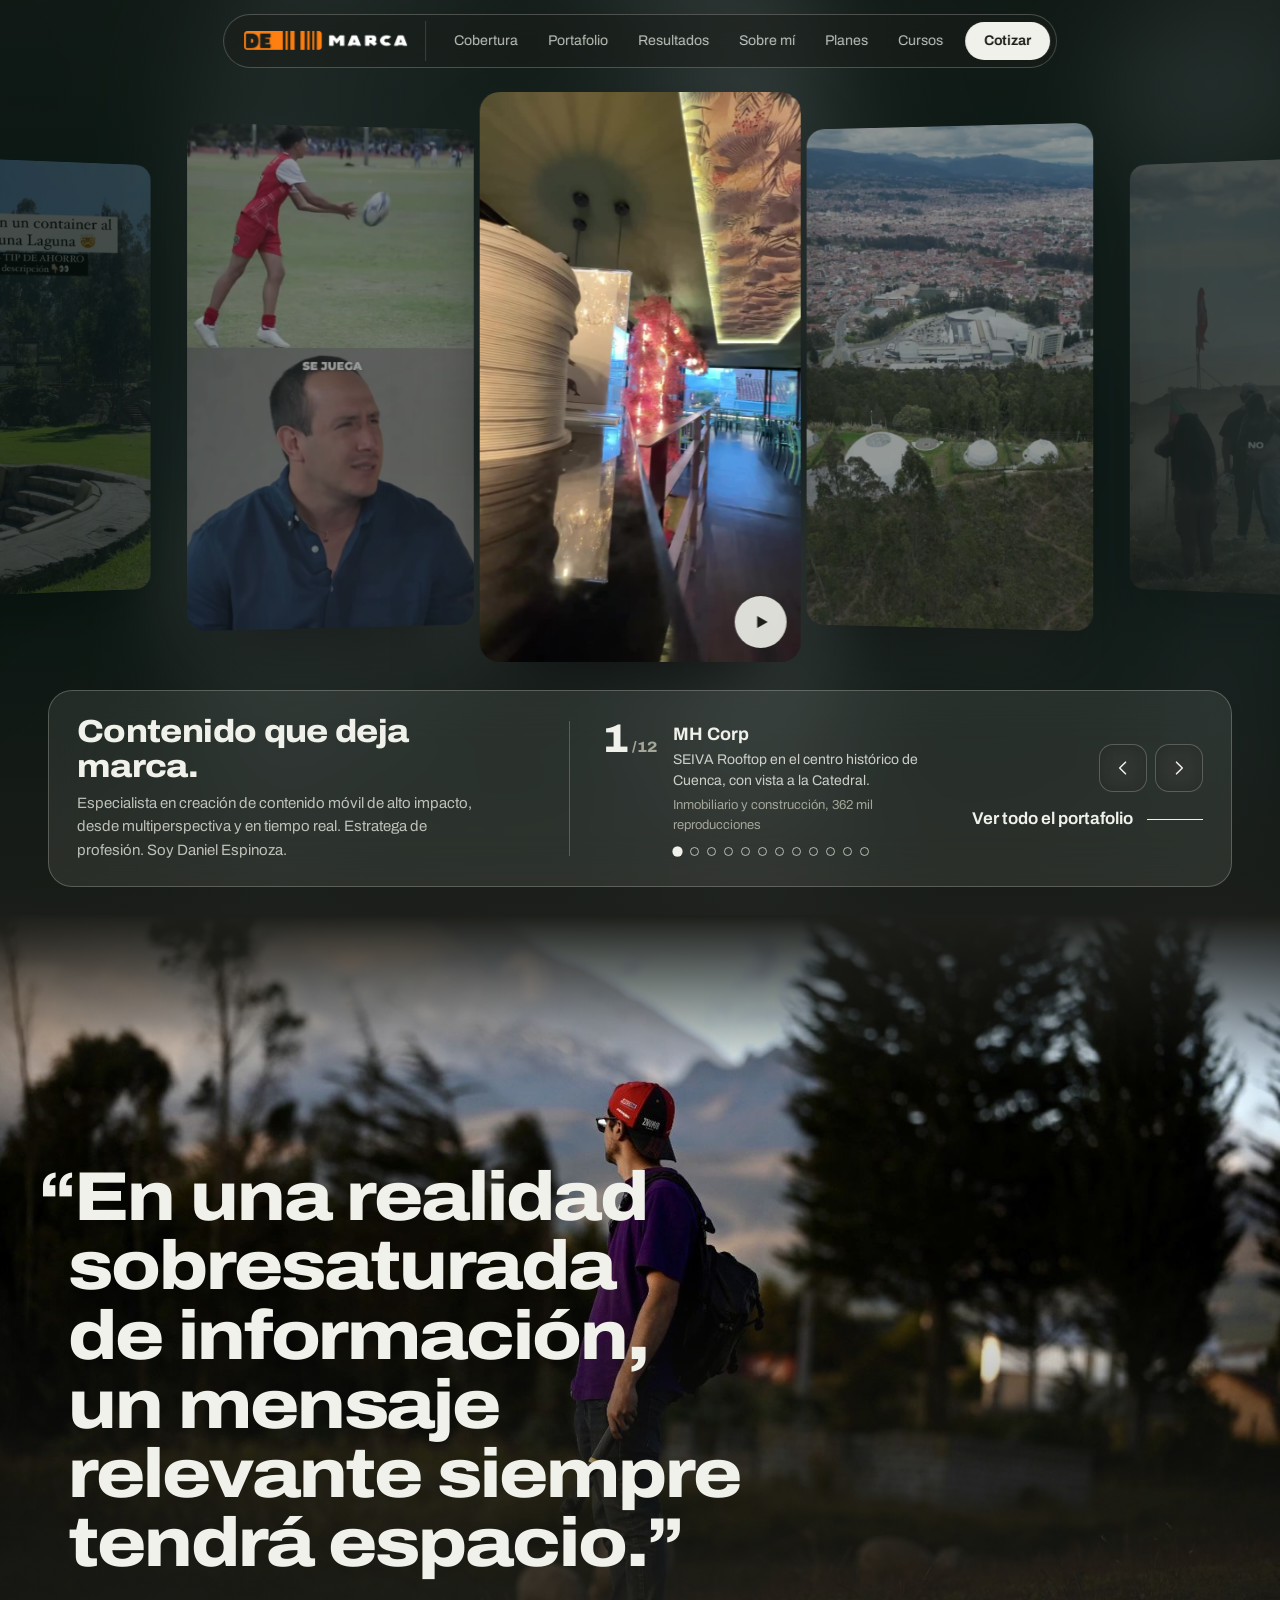
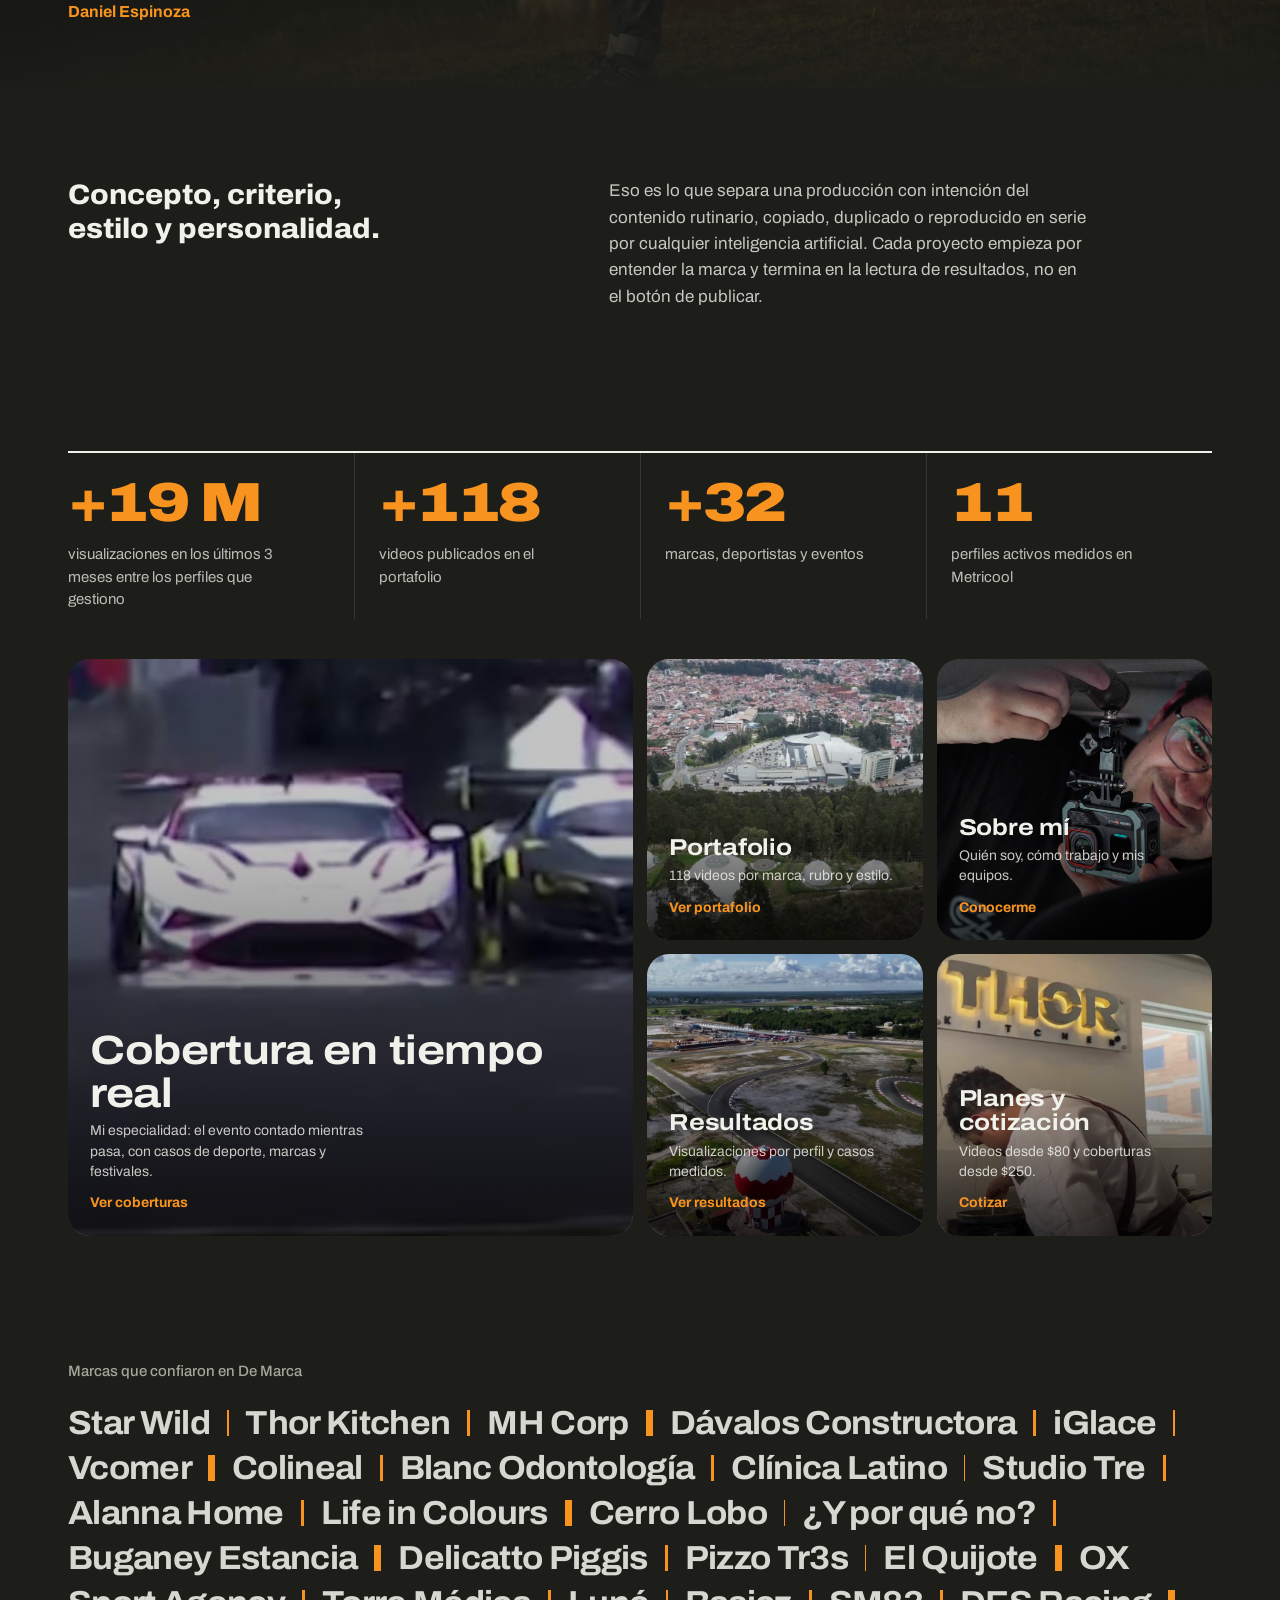
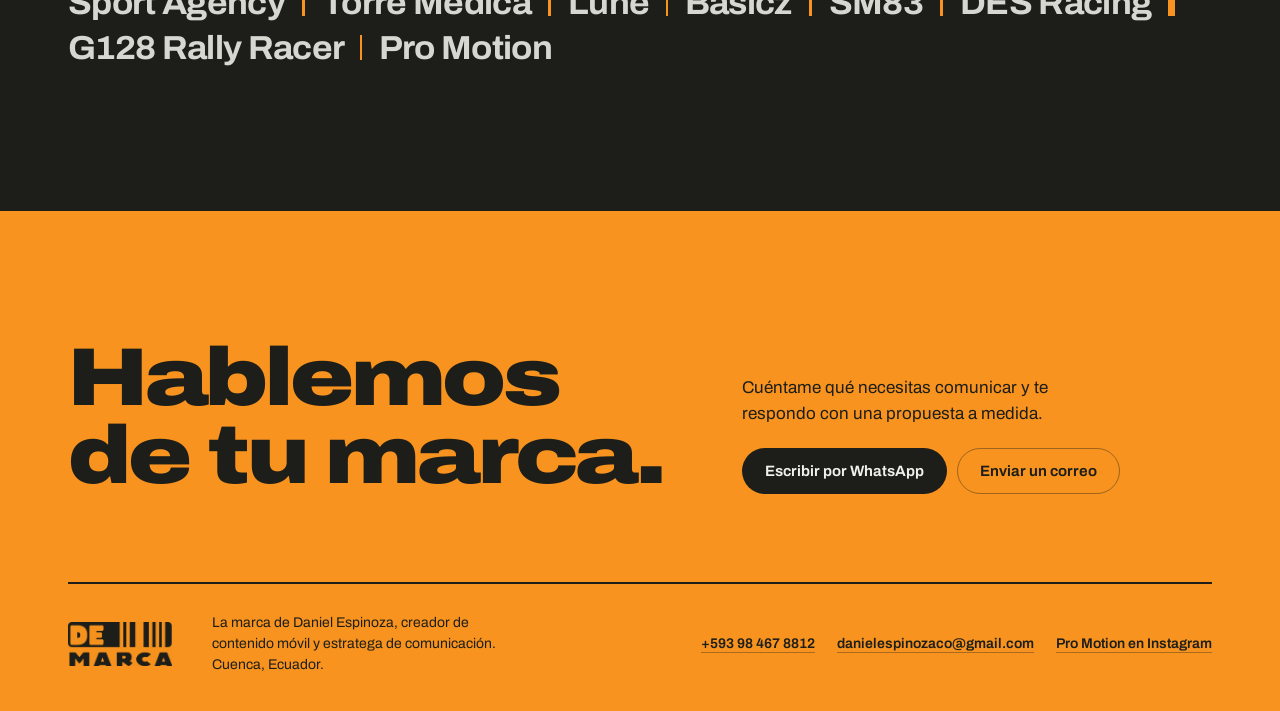
==== commit 316270c2: "Sitio de varias paginas: inicio, cobertura, portafolio, resultados, sobre mi con equipos, planes y c" ====
--- a/index.html
+++ b/index.html
@@ -1,10 +1,10 @@
 <!doctype html>
-<html lang="es">
+<html lang="es" data-root="" data-page="inicio">
 <head>
 <meta charset="utf-8">
 <meta name="viewport" content="width=device-width, initial-scale=1">
 <title>De Marca · Daniel Espinoza</title>
-<meta name="description" content="Producción audiovisual y estrategia de comunicación de Daniel Espinoza. Portafolio de videos para deporte, inmobiliario, turismo, salud, producto, gastronomía y más.">
+<meta name="description" content="Contenido que deja marca. Producción audiovisual móvil, cobertura en tiempo real y estrategia de comunicación de Daniel Espinoza.">
 <meta property="og:title" content="De Marca · Daniel Espinoza">
 <meta property="og:description" content="Contenido que deja marca. Producción audiovisual móvil, cobertura en tiempo real y estrategia de comunicación.">
 <meta property="og:image" content="assets/brand/og.jpg">
@@ -17,23 +17,33 @@
 <link rel="stylesheet" href="assets/css/styles.css">
 </head>
 <body>
-<a class="saltar" href="#portafolio">Ir al portafolio</a>
-
+<a class="saltar" href="#contenido">Ir al contenido</a>
 <header class="nav" id="nav">
-  <a class="nav-logo" href="#inicio" aria-label="De Marca, inicio">
+  <a class="nav-logo" href="./" aria-label="De Marca, inicio">
     <img class="logo-img" src="assets/brand/logo-demarca-h.png" alt="De Marca" width="720" height="85">
   </a>
-  <nav class="nav-links" aria-label="Secciones">
-    <a href="#cobertura">Cobertura</a>
-    <a href="#portafolio">Portafolio</a>
-    <a href="#resultados">Resultados</a>
-    <a href="#planes">Planes</a>
-    <a href="#cursos">Cursos</a>
+  <nav class="nav-links" aria-label="Páginas">
+    <a href="cobertura/" data-p="cobertura">Cobertura</a>
+    <a href="portafolio/" data-p="portafolio">Portafolio</a>
+    <a href="resultados/" data-p="resultados">Resultados</a>
+    <a href="sobre-mi/" data-p="sobre-mi">Sobre mí</a>
+    <a href="planes/" data-p="planes">Planes</a>
+    <a href="cursos/" data-p="cursos">Cursos</a>
   </nav>
-  <a class="btn btn-claro nav-cta" href="#cotizar">Cotizar</a>
+  <a class="btn btn-claro nav-cta" href="planes/#cotizar">Cotizar</a>
+  <button class="nav-menu" type="button" aria-expanded="false" aria-controls="menuMovil" aria-label="Abrir menú"><span></span><span></span></button>
 </header>
+<div class="menu-movil" id="menuMovil" hidden>
+  <a href="./">Inicio</a>
+  <a href="cobertura/">Cobertura en tiempo real</a>
+  <a href="portafolio/">Portafolio</a>
+  <a href="resultados/">Resultados</a>
+  <a href="sobre-mi/">Sobre mí</a>
+  <a href="planes/">Planes y cotización</a>
+  <a href="cursos/">Cursos</a>
+</div>
 
-<main>
+<main id="contenido">
 <!-- HERO -->
 <section class="hero" id="inicio" aria-label="Presentación">
   <div class="hero-fondo" aria-hidden="true"><div class="hf hf-a"></div><div class="hf hf-b"></div></div>
@@ -59,7 +69,7 @@
         <button class="flecha" id="heroPrev" aria-label="Video anterior"><svg viewBox="0 0 24 24"><path d="M15 5l-7 7 7 7"/></svg></button>
         <button class="flecha" id="heroNext" aria-label="Video siguiente"><svg viewBox="0 0 24 24"><path d="M9 5l7 7-7 7"/></svg></button>
       </div>
-      <a class="link-linea" href="#portafolio">Ver todo el portafolio</a>
+      <a class="link-linea" href="portafolio/">Ver todo el portafolio</a>
     </div>
   </div>
 </section>
@@ -78,247 +88,37 @@
   </div>
 </section>
 
-<!-- COBERTURA EN TIEMPO REAL -->
-<section class="cobertura" id="cobertura" aria-labelledby="tCobertura">
+<!-- ACCESOS -->
+<section class="accesos" aria-labelledby="tAccesos">
   <div class="contenedor">
-    <div class="seccion-cabeza">
-      <h2 id="tCobertura" class="titulo-xl">Cobertura en tiempo real</h2>
-      <p class="seccion-lead">Es mi especialidad. Produzco, edito y publico mientras el evento todavía está pasando: antes, durante y después, con celular, cámaras de acción, 360 y dron.</p>
-    </div>
-
-    <article class="cob-caso">
-      <header class="cob-caso-cab">
-        <div>
-          <p class="res-rubro">Caso completo · GT Challenge de las Américas, Panamá 2025</p>
-          <h3>Sebastián Merchán: un fin de semana de carrera, contado mientras pasaba</h3>
-        </div>
-        <dl class="cob-caso-datos">
-          <div><dt>104 mil</dt><dd>reproducciones en video</dd></div>
-          <div><dt>4</dt><dd>momentos cubiertos</dd></div>
-        </dl>
-      </header>
-      <ol class="cob-linea" id="cobLinea"></ol>
-    </article>
-
-    <div class="cob-mas">
-      <h3 class="cob-mas-t">Más coberturas</h3>
-      <div class="cob-tabs" id="cobTabs" role="tablist" aria-label="Coberturas por cliente"></div>
-      <div class="cob-panel" id="cobPanel" role="tabpanel"></div>
-    </div>
-
-    <h3 class="cob-mas-t">Cotiza tu cobertura</h3>
-    <div class="cob-precios" id="cobPrecios"></div>
-  </div>
-</section>
-
-<!-- PORTAFOLIO -->
-<section class="portafolio" id="portafolio" aria-labelledby="tPortafolio">
-  <div class="contenedor">
-    <div class="seccion-cabeza">
-      <h2 id="tPortafolio" class="titulo-xl">Portafolio</h2>
-      <p class="seccion-lead">Organizado por marca. Filtra por rubro o por estilo de producción y toca cualquier video para verlo aquí mismo.</p>
-    </div>
-    <div class="filtros">
-      <div class="filtro-fila" role="group" aria-label="Filtrar por rubro">
-        <span class="filtro-nombre">Rubro</span>
-        <div class="chips" id="chipsRubro"></div>
-      </div>
-      <div class="filtro-fila" role="group" aria-label="Filtrar por estilo de producción">
-        <span class="filtro-nombre">Estilo</span>
-        <div class="chips" id="chipsEstilo"></div>
-      </div>
-    </div>
-    <p class="resultado" id="resultado" aria-live="polite"></p>
-    <div class="grupos" id="grupos"></div>
-  </div>
-</section>
-
-<!-- RESULTADOS -->
-<section class="resultados" id="resultados" aria-labelledby="tResultados">
-  <div class="contenedor">
-    <div class="seccion-cabeza">
-      <h2 id="tResultados" class="titulo-xl">Resultados</h2>
-      <p class="seccion-lead">Cifras reales de las cuentas y campañas que gestiono, medidas con Metricool y Meta. Cada número sale de un informe entregado al cliente.</p>
-    </div>
-
-    <dl class="megas">
-      <div><dt>+19 M</dt><dd>visualizaciones en los últimos 3 meses entre todos los perfiles que gestiono</dd></div>
-      <div><dt>11</dt><dd>perfiles activos de marcas, deportistas y eventos</dd></div>
-      <div><dt id="megaVideos">+105</dt><dd>videos publicados en este portafolio</dd></div>
-      <div><dt id="megaProyectos">+28</dt><dd>proyectos entre marcas, deportistas y eventos</dd></div>
+    <h2 id="tAccesos" class="sr">Explora el sitio</h2>
+    <dl class="megas megas-inicio">
+      <div><dt>+19 M</dt><dd>visualizaciones en los últimos 3 meses entre los perfiles que gestiono</dd></div>
+      <div><dt id="megaVideos">+118</dt><dd>videos publicados en el portafolio</dd></div>
+      <div><dt id="megaProyectos">+30</dt><dd>marcas, deportistas y eventos</dd></div>
+      <div><dt>11</dt><dd>perfiles activos medidos en Metricool</dd></div>
     </dl>
-
-    <figure class="res-perfiles">
-      <figcaption><b>Visualizaciones por perfil</b><span>10 de agosto al 9 de noviembre de 2026 · Instagram, Facebook y TikTok · orgánico y pauta</span></figcaption>
-      <ol class="barras" id="barrasPerfiles"></ol>
-      <details class="res-tabla"><summary>Ver como tabla</summary><table id="tablaPerfiles"><thead><tr><th>Perfil</th><th>Visualizaciones</th></tr></thead><tbody></tbody></table></details>
-    </figure>
-
-    <article class="res-caso">
-      <div class="res-texto">
-        <p class="res-rubro">Automovilismo · 5 fechas en 4 países</p>
-        <h3>GT Challenge de las Américas 2026</h3>
-        <p>Estrategia y comunicación del campeonato de Panamá a Guyana, Barbados y México: contenido en tiempo real en cada fin de semana de carrera, voz de los pilotos y colaboración con aliados.</p>
-        <dl class="res-datos">
-          <div><dt>2,25 M</dt><dd>personas alcanzadas</dd></div>
-          <div><dt>+15.977</dt><dd>seguidores nuevos</dd></div>
-          <div><dt>6,8%</dt><dd>engagement en Puebla</dd></div>
-          <div><dt>6,63 M</dt><dd>reproducciones de aliados</dd></div>
-        </dl>
-        <a class="link-linea" href="https://pro-motion-sport-marketing.github.io/gt-challenge-resultados/temporada/" target="_blank" rel="noopener">Ver el informe de la temporada</a>
-      </div>
-      <figure class="res-grafico">
-        <figcaption>Visualizaciones por fecha</figcaption>
-        <ol class="barras" id="barrasGT"></ol>
-        <details class="res-tabla"><summary>Ver como tabla</summary><table id="tablaGT"><thead><tr><th>Fecha</th><th>Visualizaciones</th></tr></thead><tbody></tbody></table></details>
-      </figure>
-    </article>
-
-    <div class="res-marcas">
-      <article>
-        <p class="res-rubro">Producto · ViCOMER</p>
-        <h3>Thor Kitchen</h3>
-        <dl>
-          <div><dt>11,76%</dt><dd>engagement récord en el reel con la Chef Laura Pazos</dd></div>
-          <div><dt>+1 M</dt><dd>impresiones y 40.487 clics en Meta Ads en septiembre</dd></div>
-          <div><dt>40.239</dt><dd>seguidores en Instagram; en septiembre lideró en engagement frente a Indurama y Teka</dd></div>
-        </dl>
-      </article>
-      <article>
-        <p class="res-rubro">Producto · ViCOMER</p>
-        <h3>iGlace</h3>
-        <dl>
-          <div><dt>9,90%</dt><dd>engagement en el reel de la IGBEER, la mejor pieza del trimestre</dd></div>
-          <div><dt>1.399</dt><dd>conversaciones desde Meta Ads a $0,11 cada una en octubre</dd></div>
-          <div><dt>37.759</dt><dd>reproducciones del reel IG500 en Facebook con pauta</dd></div>
-        </dl>
-      </article>
-      <article>
-        <p class="res-rubro">Producto · ViCOMER</p>
-        <h3>HiHeat</h3>
-        <dl>
-          <div><dt>5,63%</dt><dd>engagement promedio, el más alto de su historia</dd></div>
-          <div><dt>×3,2</dt><dd>conversaciones en Meta Ads: 1.098 en un mes</dd></div>
-          <div><dt>+381</dt><dd>seguidores en Instagram en septiembre</dd></div>
-        </dl>
-      </article>
-    </div>
-    <p class="res-fuente">Fuentes: Metricool (11 perfiles conectados), Meta Ads e informes mensuales de Pro Motion Sport Marketing, 2026.</p>
-  </div>
-</section>
-
-<!-- QUIÉN ESTÁ DETRÁS -->
-<section class="detras" id="detras" aria-labelledby="tDetras">
-  <div class="contenedor">
-    <div class="detras-cabeza">
-      <h2 id="tDetras" class="titulo-xl">Detrás de cámara</h2>
-      <div class="detras-texto">
-        <p class="detras-lead">Soy Daniel Espinoza, productor audiovisual y estratega de comunicación digital. De Marca viene de mi nombre.</p>
-        <p>Creo contenido móvil de alto impacto: mezclo la inmediatez del celular con las perspectivas de las cámaras de acción, la 360 y las tomas de dron para contar un mismo mensaje desde varios ángulos y dejar una impresión que se recuerde.</p>
-      </div>
-    </div>
-    <div class="roles">
-      <article>
-        <h3>Productor audiovisual</h3>
-        <p>Producción y edición instantánea con una metodología propia que entrega mientras el evento todavía está pasando, del deportivo al corporativo.</p>
-      </article>
-      <article>
-        <h3>Estratega de comunicación</h3>
-        <p>Licenciado en Marketing por la Universidad del Azuay. Ideación, creación y distribución de contenido con procesos sistematizados que leen patrones de rendimiento y deciden qué crear y qué recrear en cada periodo.</p>
-      </article>
-      <article>
-        <h3>Al frente de Pro Motion</h3>
-        <p>Pro Motion Sport Marketing es la primera agencia especializada en marca personal de deportistas profesionales. Desde ahí cubro competencias en vivo y construyo la narrativa de pilotos, riders y atletas.</p>
-      </article>
-    </div>
-    <dl class="hitos">
-      <div><dt>71 mil</dt><dd>reproducciones de “No puedes manejar moto”, la historia de superación de Luis Cross con Factory Bike</dd></div>
-      <div><dt>Le Mans</dt><dd>primera cobertura intercontinental: las 24 Horas en tiempo real con Motul</dd></div>
-      <div><dt>3 países</dt><dd>GT Challenge en Panamá, Barbados y Guyana con cámaras a bordo</dd></div>
-      <div><dt>28</dt><dd>proyectos entre marcas, deportistas y eventos de nueve rubros distintos</dd></div>
-    </dl>
-    <div class="collage">
-      <figure class="c-a"><img src="assets/fotos/rally360.jpg" alt="Cobertura 360 de un buggy en rally frente al público" loading="lazy"><figcaption>Cobertura 360 de rally</figcaption></figure>
-      <figure class="c-b"><img src="assets/fotos/abordo.jpg" alt="Daniel instalando una cámara dentro de un auto de carreras" loading="lazy"><figcaption>Cámaras a bordo</figcaption></figure>
-      <figure class="c-c"><img src="assets/fotos/lambo.jpg" alt="Daniel saliendo de un Lamborghini en boxes" loading="lazy"><figcaption>A bordo de un Lamborghini en Panamá</figcaption></figure>
-      <figure class="c-d"><img src="assets/fotos/guyana.jpg" alt="Daniel en la parrilla de salida del GT Challenge en Guyana" loading="lazy"><figcaption>Parrilla del GT Challenge en Guyana</figcaption></figure>
-      <figure class="c-e"><img src="assets/fotos/luis.jpg" alt="Entrevista en un granero con un motociclista" loading="lazy"><figcaption>Con Luis Cross, motociclista que compite con un solo brazo</figcaption></figure>
-      <figure class="c-f"><img src="assets/fotos/barbados.jpg" alt="Equipo organizador junto a los autos del GT Challenge en Barbados" loading="lazy"><figcaption>Equipo del GT Challenge en Barbados</figcaption></figure>
-    </div>
-  </div>
-</section>
-
-<!-- SERVICIOS / PROCESO -->
-<section class="servicios" aria-labelledby="tServicios">
-  <div class="contenedor">
-    <div class="seccion-cabeza">
-      <h2 id="tServicios" class="titulo-xl">Cómo trabajo</h2>
-      <p class="seccion-lead">Rodaje instantáneo con iPhone, dron, cámara 360, estabilizador, micrófonos profesionales e iluminación propia. Un equipo liviano que llega a donde está la historia.</p>
-    </div>
-    <ol class="proceso">
-      <li><span class="paso">1</span><h3>Diagnóstico</h3><p>Entendemos tu marca: qué la hace única, a quién le habla y qué necesita lograr.</p></li>
-      <li><span class="paso">2</span><h3>Estrategia y guion</h3><p>Ideas clave, objetivo, mensaje y recursos por pieza. Si hace falta, un micro-embudo completo.</p></li>
-      <li><span class="paso">3</span><h3>Producción</h3><p>Storytelling y dirección en el rodaje. Tomas dinámicas, aéreas, testimoniales o de producto.</p></li>
-      <li><span class="paso">4</span><h3>Edición y audio</h3><p>Montaje, voz y sonido. Hasta dos rondas de cambios después de presentar cada video.</p></li>
-      <li><span class="paso">5</span><h3>Lectura</h3><p>Medimos qué movió cada video y reajustamos el siguiente mes con esa información.</p></li>
-    </ol>
-  </div>
-</section>
-
-<!-- PLANES + COTIZADOR -->
-<section class="planes" id="planes" aria-labelledby="tPlanes">
-  <p class="planes-fondo" aria-hidden="true">Planes</p>
-  <div class="contenedor">
-    <h2 id="tPlanes" class="sr">Planes y tipos de video</h2>
-    <div class="tarjetas-plan" id="tarjetasPlan"></div>
-
-    <div class="cotizador" id="cotizar">
-      <div class="cotizador-cabeza">
-        <h3>Arma tu cotización</h3>
-        <p>Elige cuántos videos de cada tipo necesitas. El total se calcula al instante y te llega lista por WhatsApp.</p>
-      </div>
-      <div class="cotizador-filas" id="cotizadorFilas"></div>
-      <div class="cotizador-total">
-        <div>
-          <p class="total-etiqueta">Total estimado</p>
-          <p class="total-valor" id="totalValor">$0</p>
-          <p class="total-nota" id="totalNota">Agrega al menos un video.</p>
-        </div>
-        <a class="btn btn-naranja" id="enviarCotizacion" href="#" target="_blank" rel="noopener" aria-disabled="true">Enviar por WhatsApp</a>
-      </div>
-      <ul class="condiciones">
-        <li>El servicio inicia con el 50% del valor total.</li>
-        <li>Hasta 2 cambios por video después de presentarlo.</li>
-        <li>Los viáticos fuera de la ciudad se cotizan aparte.</li>
-        <li>Valores referenciales por video. La propuesta final se ajusta a tu proyecto.</li>
-      </ul>
-    </div>
-  </div>
-</section>
-
-<!-- CURSOS -->
-<section class="cursos" id="cursos" aria-labelledby="tCursos">
-  <div class="contenedor">
-    <div class="seccion-cabeza">
-      <h2 id="tCursos" class="titulo-xl">Cursos</h2>
-      <p class="seccion-lead">Lo que aplico con cada marca, ordenado para que lo hagas tú. Abrimos inscripciones pronto.</p>
-    </div>
-    <div class="lista-cursos">
-      <article class="curso">
-        <h3>Contenido instantáneo con el celular</h3>
-        <p>Grabar, iluminar, estabilizar y editar videos de calidad profesional con lo que llevas en el bolsillo.</p>
-        <a class="link-linea" data-curso="Contenido instantáneo con el celular" href="#">Avísame cuando abra</a>
-      </article>
-      <article class="curso">
-        <h3>Estrategias de comunicación escalables</h3>
-        <p>Pilares, formatos, calendario y micro-embudos para que tus redes crezcan con un sistema y no con suerte.</p>
-        <a class="link-linea" data-curso="Estrategias de comunicación escalables" href="#">Avísame cuando abra</a>
-      </article>
-      <article class="curso">
-        <h3>Inteligencia artificial para tu comunicación</h3>
-        <p>De la ideación al guion y a la producción: cómo integrar IA en cada paso sin perder tu voz.</p>
-        <a class="link-linea" data-curso="Inteligencia artificial para tu comunicación" href="#">Avísame cuando abra</a>
-      </article>
+    <div class="accesos-grid">
+      <a class="acceso acceso-xl" href="cobertura/">
+        <img src="assets/posters/seb-resumen.jpg" alt="" loading="lazy">
+        <span class="acceso-txt"><b>Cobertura en tiempo real</b><span>Mi especialidad: el evento contado mientras pasa, con casos de deporte, marcas y festivales.</span><em>Ver coberturas</em></span>
+      </a>
+      <a class="acceso" href="portafolio/">
+        <img src="assets/posters/andes-terraza.jpg" alt="" loading="lazy">
+        <span class="acceso-txt"><b>Portafolio</b><span>118 videos por marca, rubro y estilo.</span><em>Ver portafolio</em></span>
+      </a>
+      <a class="acceso" href="sobre-mi/">
+        <img src="assets/fotos/abordo.jpg" alt="" loading="lazy">
+        <span class="acceso-txt"><b>Sobre mí</b><span>Quién soy, cómo trabajo y mis equipos.</span><em>Conocerme</em></span>
+      </a>
+      <a class="acceso" href="resultados/">
+        <img src="assets/posters/gt-guyana.jpg" alt="" loading="lazy">
+        <span class="acceso-txt"><b>Resultados</b><span>Visualizaciones por perfil y casos medidos.</span><em>Ver resultados</em></span>
+      </a>
+      <a class="acceso" href="planes/">
+        <img src="assets/posters/thor-cocina.jpg" alt="" loading="lazy">
+        <span class="acceso-txt"><b>Planes y cotización</b><span>Videos desde $80 y coberturas desde $250.</span><em>Cotizar</em></span>
+      </a>
     </div>
   </div>
 </section>
--- a/assets/css/styles.css
+++ b/assets/css/styles.css
@@ -438,6 +438,62 @@
 .res-marcas dd { margin: 8px 0 0; font-size: 14px; line-height: 1.5; color: rgba(240,241,234,.75); }
 .res-fuente { margin-top: 24px; font-size: 13px; color: var(--niebla); }
 
+/* PÁGINAS */
+.pagina { padding-top: 40px; }
+.pagina > section:first-child { padding-top: clamp(110px, 12vw, 160px); }
+.nav-links a[aria-current="page"] { color: var(--hueso); background: rgba(240,241,234,.12); }
+.nav-menu { display: none; width: 40px; height: 40px; border: 0; border-radius: 50%; background: rgba(240,241,234,.1); cursor: pointer; padding: 0; flex-direction: column; align-items: center; justify-content: center; gap: 5px; }
+.nav-menu span { display: block; width: 16px; height: 2px; background: var(--hueso); border-radius: 2px; transition: transform .2s; }
+.nav-menu[aria-expanded="true"] span:first-child { transform: translateY(3.5px) rotate(45deg); }
+.nav-menu[aria-expanded="true"] span:last-child { transform: translateY(-3.5px) rotate(-45deg); }
+.menu-movil { position: fixed; z-index: 49; top: 74px; left: 12px; right: 12px; padding: 10px; border-radius: 22px; background: rgba(29,30,26,.96); border: 1px solid var(--vidrio-borde); backdrop-filter: blur(18px); -webkit-backdrop-filter: blur(18px); display: grid; }
+.menu-movil[hidden] { display: none; }
+.menu-movil a { padding: 14px 16px; border-radius: 14px; text-decoration: none; font-size: 18px; font-weight: 700; font-variation-settings: "wdth" 110; }
+.menu-movil a:hover { background: rgba(240,241,234,.08); }
+
+/* ACCESOS (inicio) */
+.accesos { padding: 0 0 clamp(80px, 10vw, 130px); }
+.megas-inicio { margin-bottom: 40px; }
+.accesos-grid { display: grid; grid-template-columns: repeat(4, 1fr); grid-template-rows: repeat(2, clamp(220px, 22vw, 300px)); gap: 14px; }
+.acceso { position: relative; border-radius: 22px; overflow: hidden; text-decoration: none; color: var(--hueso); background: var(--grafito-2); isolation: isolate; }
+.acceso-xl { grid-column: span 2; grid-row: span 2; }
+.acceso img { position: absolute; inset: 0; width: 100%; height: 100%; object-fit: cover; z-index: -1; transition: transform .6s cubic-bezier(.2,.7,.2,1); }
+.acceso::after { content: ""; position: absolute; inset: 0; z-index: -1; background: linear-gradient(180deg, rgba(0,0,0,.05) 30%, rgba(0,0,0,.78)); }
+.acceso:hover img { transform: scale(1.04); }
+.acceso-txt { position: absolute; left: 0; right: 0; bottom: 0; padding: 22px; display: grid; gap: 6px; }
+.acceso-txt b { font-size: clamp(20px, 1.8vw, 26px); line-height: 1.05; font-variation-settings: "wdth" 115; letter-spacing: -.01em; }
+.acceso-xl .acceso-txt b { font-size: clamp(30px, 3.2vw, 46px); }
+.acceso-txt span { font-size: 14px; line-height: 1.45; color: rgba(240,241,234,.82); max-width: 36ch; }
+.acceso-txt em { font-style: normal; font-weight: 700; font-size: 14px; color: var(--naranja); margin-top: 4px; }
+
+/* SOBRE MÍ */
+.sobre-intro { display: grid; grid-template-columns: minmax(0, 5fr) minmax(0, 7fr); gap: clamp(32px, 5vw, 72px); align-items: center; margin-bottom: 56px; }
+.sobre-foto { margin: 0; border-radius: 26px; overflow: hidden; aspect-ratio: 4 / 5; background: var(--grafito-2); }
+.sobre-foto img { width: 100%; height: 100%; object-fit: cover; object-position: 50% 30%; }
+.sobre-intro .titulo-xl { margin-bottom: 22px; }
+.sobre-intro .detras-texto p + p { margin-top: 14px; }
+.detras .cob-mas-t { margin-top: 8px; }
+
+/* EQUIPOS */
+.equipos { padding: clamp(80px, 10vw, 140px) 0; border-top: 1px solid rgba(240,241,234,.1); }
+.eq-grupo + .eq-grupo { margin-top: 48px; }
+.eq-cat { font-size: 15px; font-weight: 700; color: var(--naranja); margin-bottom: 16px; }
+.eq-lista { display: grid; grid-template-columns: repeat(4, 1fr); gap: 16px; }
+.eq { padding: 16px 16px 22px; border-radius: 20px; background: var(--grafito-2); border: 1px solid rgba(240,241,234,.08); display: flex; flex-direction: column; }
+.eq-img { aspect-ratio: 1; border-radius: 14px; background: #F4F4F1; display: grid; place-items: center; overflow: hidden; margin-bottom: 16px; }
+.eq-img img { width: 82%; height: 82%; object-fit: contain; }
+.eq-img-tel { background: linear-gradient(160deg, #2E2F2A, #1D1E1A); color: var(--hueso); }
+.eq-img-tel svg { width: 38%; }
+.eq-marca { font-size: 13px; color: var(--niebla); }
+.eq h4 { font-size: 18px; font-variation-settings: "wdth" 112; margin: 2px 0 8px; }
+.eq p:not(.eq-marca) { font-size: 14px; line-height: 1.5; color: rgba(240,241,234,.72); }
+.eq-renta { margin-top: 48px; padding: 24px 28px; border-radius: 20px; border: 1px solid var(--vidrio-borde); display: flex; justify-content: space-between; align-items: center; gap: 16px 32px; flex-wrap: wrap; }
+.eq-renta p { font-size: 17px; font-weight: 600; max-width: 48ch; }
+
+/* PLANES (subtítulo y ejemplo) */
+.planes-sub { margin-top: 56px; }
+.plan-ej-btn { background: none; border: 0; padding: 0; color: var(--hueso); text-decoration: underline; cursor: pointer; font: inherit; }
+
 /* RESPONSIVE */
 @media (max-width: 1180px) {
   .hero-barra { grid-template-columns: 1fr auto; }
@@ -446,6 +502,7 @@
   .hero-acciones { justify-content: center; }
 }
 @media (max-width: 1080px) {
+  .eq-lista { grid-template-columns: repeat(2, 1fr); }
   .tarjetas-plan { grid-template-columns: repeat(2, 1fr); }
   .proceso { grid-template-columns: repeat(2, 1fr); row-gap: 28px; }
   .proceso li + li { border-left: 0; padding-left: 0; }
@@ -458,11 +515,20 @@
 @media (max-width: 860px) {
   body { font-size: 16px; }
   .nav-links { display: none; }
+  .nav-menu { display: inline-flex; }
+  .accesos-grid { grid-template-columns: 1fr 1fr; grid-template-rows: none; grid-auto-rows: 210px; }
+  .acceso-xl { grid-column: 1 / -1; grid-row: span 2; }
+  .sobre-intro { grid-template-columns: 1fr; }
+  .sobre-foto { aspect-ratio: 4 / 3; }
+  .eq-lista { grid-template-columns: 1fr 1fr; }
   .nav { padding-left: 12px; }
   .hero { padding-top: 80px; min-height: 0; }
   .coverflow { min-height: 0; height: min(66svh, 520px); }
   .hero-barra { grid-template-columns: 1fr auto; gap: 18px; padding: 20px; margin-top: 20px; }
   .hero-copy { display: block; }
+  .hero-barra { grid-template-columns: minmax(0, 1fr); }
+  .hero-barra > *, .hero-meta > div { min-width: 0; }
+  .hero-acciones { flex-direction: row; align-items: center; justify-content: flex-start; }
   .hero-acciones { justify-content: flex-end; }
   .hero-acciones .link-linea { display: none; }
   .collage { grid-template-columns: repeat(2, 1fr); grid-auto-rows: 150px; gap: 8px; }
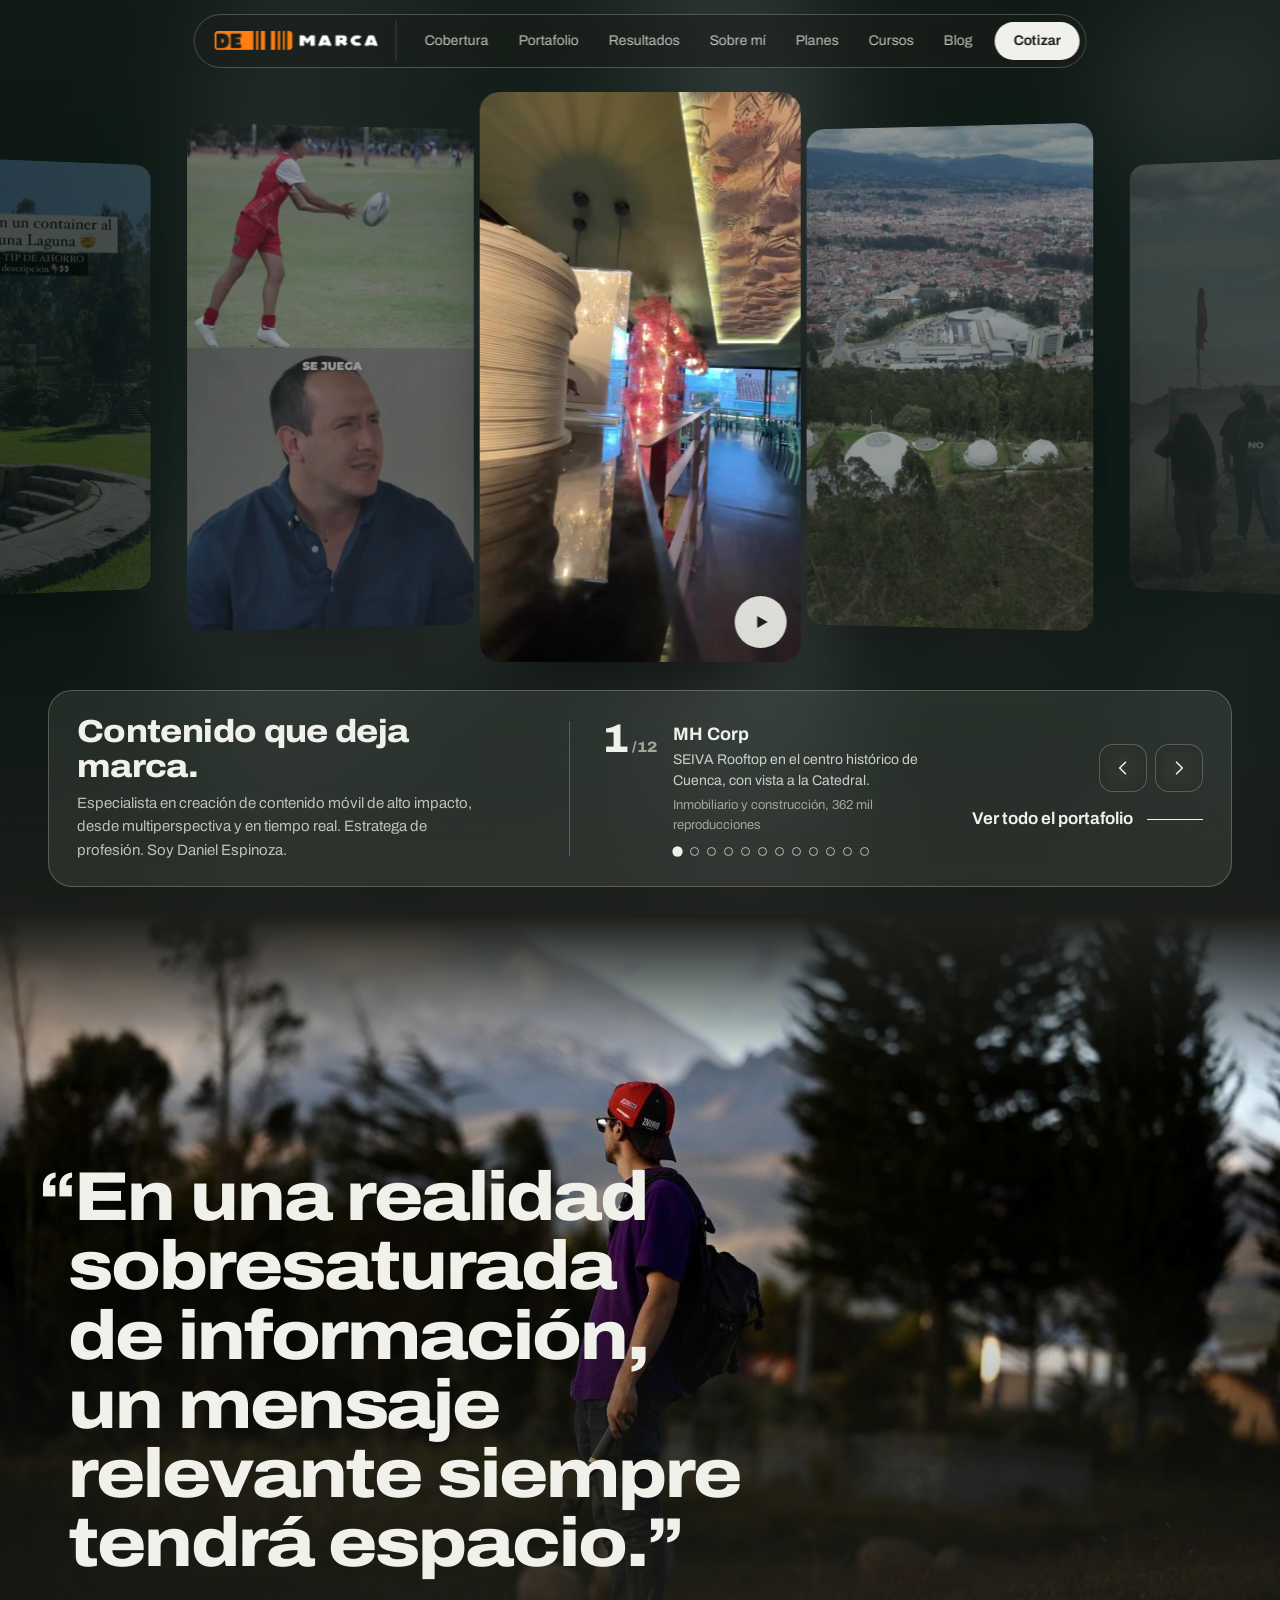
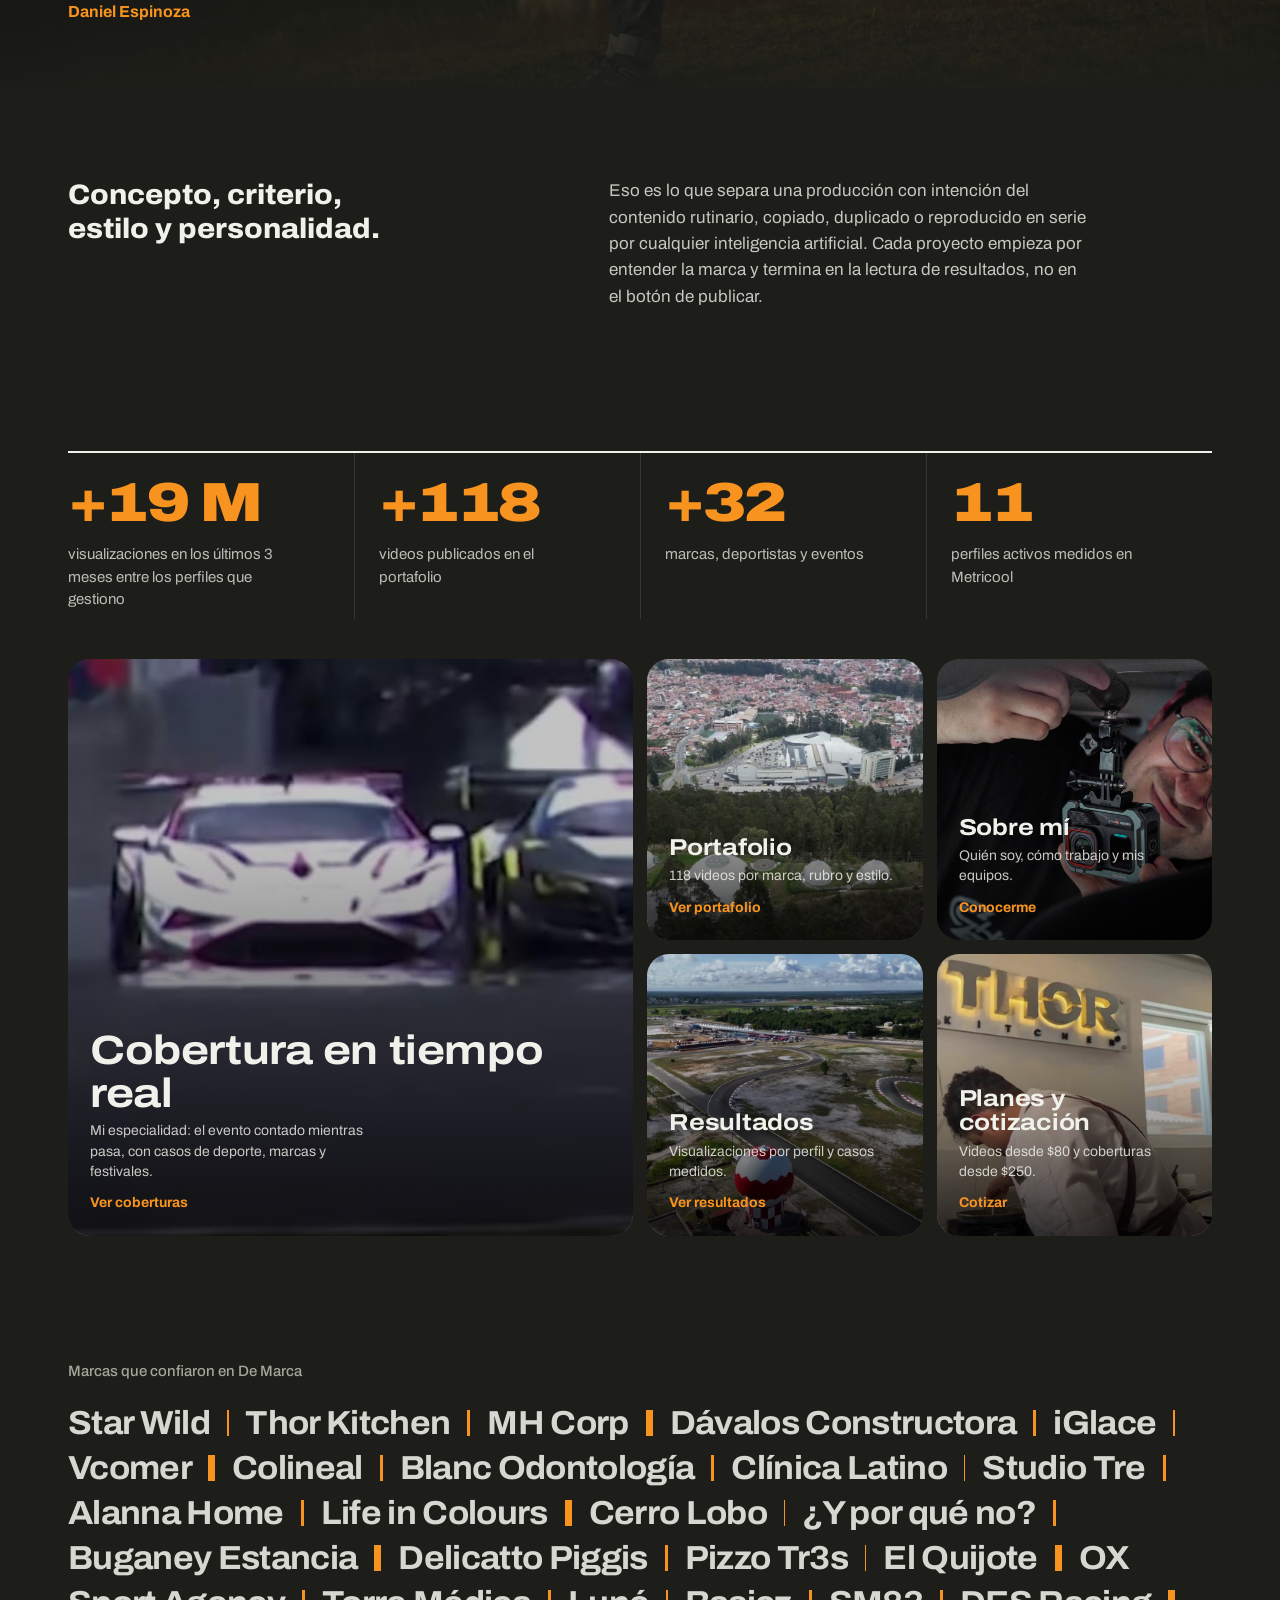
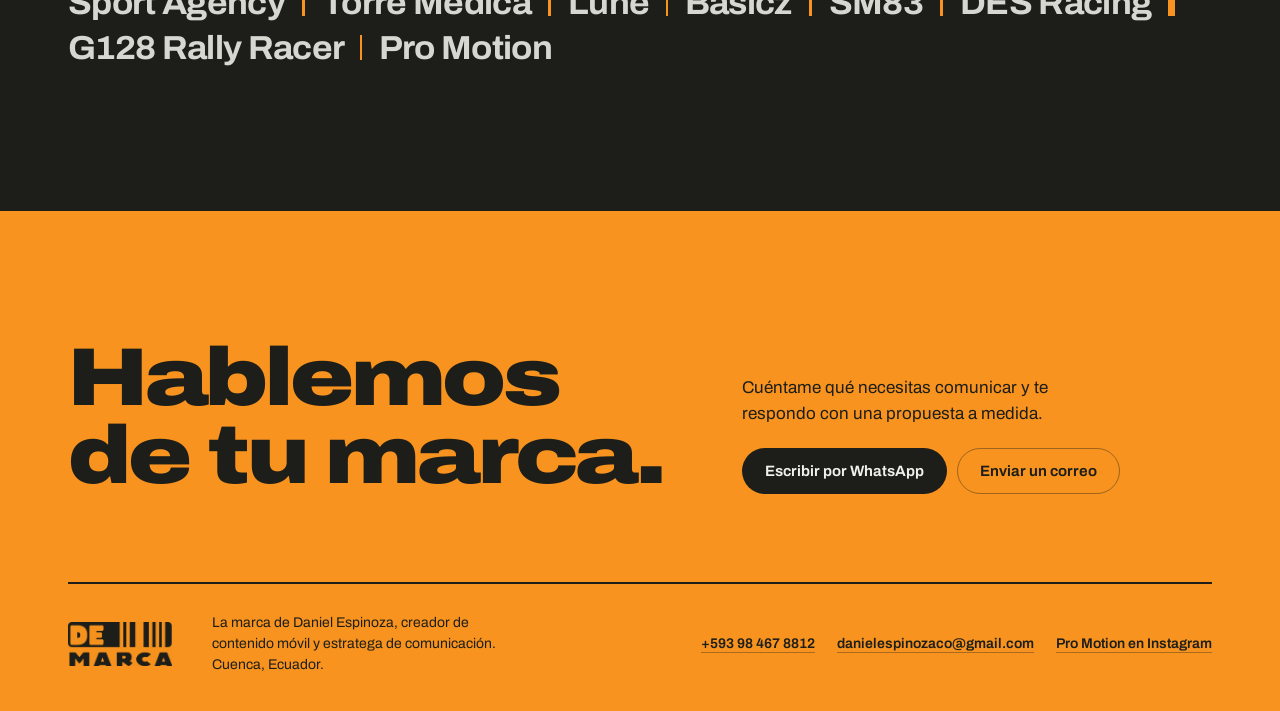
==== commit 4eeeb800: "Blog: articulo 'La IA ya edita sola: destruccion o Renacimiento?' y enlace Blog en el menu Co-Author" ====
--- a/index.html
+++ b/index.html
@@ -6,7 +6,7 @@
 <title>De Marca · Daniel Espinoza</title>
 <meta name="description" content="Contenido que deja marca. Producción audiovisual móvil, cobertura en tiempo real y estrategia de comunicación de Daniel Espinoza.">
 <meta property="og:title" content="De Marca · Daniel Espinoza">
-<meta property="og:description" content="Contenido que deja marca. Producción audiovisual móvil, cobertura en tiempo real y estrategia de comunicación.">
+<meta property="og:description" content="Contenido que deja marca. Producción audiovisual móvil, cobertura en tiempo real y estrategia de comunicación de Daniel Espinoza.">
 <meta property="og:image" content="assets/brand/og.jpg">
 <meta name="theme-color" content="#1D1E1A">
 <link rel="icon" href="assets/brand/favicon.png" type="image/png">
@@ -29,6 +29,7 @@
     <a href="sobre-mi/" data-p="sobre-mi">Sobre mí</a>
     <a href="planes/" data-p="planes">Planes</a>
     <a href="cursos/" data-p="cursos">Cursos</a>
+    <a href="blog/" data-p="blog">Blog</a>
   </nav>
   <a class="btn btn-claro nav-cta" href="planes/#cotizar">Cotizar</a>
   <button class="nav-menu" type="button" aria-expanded="false" aria-controls="menuMovil" aria-label="Abrir menú"><span></span><span></span></button>
@@ -41,6 +42,7 @@
   <a href="sobre-mi/">Sobre mí</a>
   <a href="planes/">Planes y cotización</a>
   <a href="cursos/">Cursos</a>
+  <a href="blog/">Blog</a>
 </div>
 
 <main id="contenido">
--- a/assets/css/styles.css
+++ b/assets/css/styles.css
@@ -595,3 +595,81 @@
   *, *::before, *::after { transition-duration: .01ms !important; animation-duration: .01ms !important; }
   .sol.animable .barra { transform: none; }
 }
+
+/* BLOG */
+.blog { padding-bottom: clamp(80px, 10vw, 130px); }
+.blog-lista { display: grid; gap: 16px; }
+.blog-card { display: grid; grid-template-columns: minmax(0, 280px) minmax(0, 1fr); gap: clamp(20px, 4vw, 56px); align-items: center; padding: 16px; border-radius: 24px; background: var(--grafito-2); border: 1px solid rgba(240,241,234,.08); text-decoration: none; transition: border-color .2s, background-color .2s; }
+.blog-card:hover { border-color: var(--vidrio-borde); background: var(--grafito-3); }
+.blog-card-img { margin: 0; aspect-ratio: 4 / 5; border-radius: 16px; overflow: hidden; background: #000; }
+.blog-card-img img { width: 100%; height: 100%; object-fit: cover; object-position: top; }
+.blog-card-texto { display: grid; gap: 14px; justify-items: start; padding-right: 12px; }
+.blog-card h3 { font-size: clamp(26px, 3vw, 40px); font-variation-settings: "wdth" 115; letter-spacing: -.02em; text-wrap: balance; }
+.blog-card-texto > p:not(.art-meta) { color: rgba(240,241,234,.78); max-width: 58ch; }
+
+/* ARTÍCULO */
+.art { padding: clamp(110px, 12vw, 160px) 0 clamp(80px, 10vw, 130px); }
+.art-cabeza, .art-cuerpo { max-width: 820px; }
+.art-meta { font-size: 13px; letter-spacing: .08em; text-transform: uppercase; color: var(--niebla); font-weight: 600; }
+.art-meta a { color: var(--naranja); text-decoration: none; }
+.art-titulo { font-size: clamp(38px, 5.4vw, 72px); line-height: 1.02; font-variation-settings: "wdth" 115; letter-spacing: -.03em; text-wrap: balance; margin: 18px 0 24px; }
+.art-lead { font-size: clamp(19px, 1.8vw, 23px); line-height: 1.5; color: rgba(240,241,234,.9); }
+.art-lead a, .art-cuerpo p a, .art-credito a { color: var(--naranja); text-underline-offset: 3px; }
+.art-autor { margin-top: 22px; padding-top: 18px; border-top: 1px solid rgba(240,241,234,.12); font-weight: 650; font-size: 15px; color: var(--niebla); }
+.art-cuerpo { margin-top: clamp(40px, 6vw, 64px); }
+.art-cuerpo > h2 { font-size: clamp(26px, 2.8vw, 36px); line-height: 1.1; font-variation-settings: "wdth" 112; letter-spacing: -.02em; margin: clamp(48px, 6vw, 72px) 0 18px; text-wrap: balance; scroll-margin-top: 90px; }
+.art-cuerpo > h2:first-child { margin-top: 0; }
+.art-cuerpo > p, .art-cuerpo > ul, .art-cuerpo > ol { max-width: 68ch; }
+.art-cuerpo > p + p { margin-top: 16px; }
+.art-cuerpo > ul, .art-cuerpo > ol:not(.art-linea):not(.art-fuentes) { margin: 16px 0; padding-left: 22px; }
+.art-cuerpo > ul li + li { margin-top: 10px; }
+.art-cuerpo li::marker { color: var(--naranja); }
+.art-cuerpo strong { color: #fff; font-weight: 700; }
+.art-cuerpo q { quotes: "«" "»"; font-weight: 700; }
+.art-historias { display: grid; grid-template-columns: 1fr 1fr; gap: 14px; margin: 8px 0 12px; }
+.art-historias figure { margin: 0; }
+.art-historias img { width: 100%; height: auto; border-radius: 18px; border: 1px solid rgba(240,241,234,.12); }
+.art-historias figcaption { margin-top: 10px; font-size: 13px; color: var(--niebla); }
+.art-credito { font-size: 13px; color: var(--niebla); margin-bottom: 28px; }
+.art-linea { list-style: none; padding: 0; margin: 24px 0; display: grid; gap: 0; border-left: 2px solid rgba(240,241,234,.14); }
+.art-linea li { display: grid; grid-template-columns: 120px minmax(0, 1fr); gap: 16px; padding: 14px 0 14px 22px; position: relative; }
+.art-linea li::before { content: ""; position: absolute; left: -7px; top: 22px; width: 12px; height: 12px; border-radius: 50%; background: var(--grafito); border: 2px solid var(--naranja); }
+.art-linea li:last-child::before { background: var(--naranja); }
+.art-linea b { font-weight: 800; font-variation-settings: "wdth" 115; color: var(--naranja); }
+.art-linea span { color: rgba(240,241,234,.85); }
+.art-cifras { margin: 24px 0 28px; }
+.art-cifras dt { color: var(--naranja); }
+.art-escasos { list-style: none; padding: 0 !important; }
+.art-escasos li { padding: 14px 0 14px 18px; border-left: 3px solid var(--naranja); background: linear-gradient(90deg, rgba(247,147,30,.07), transparent 70%); border-radius: 0 12px 12px 0; }
+.art-escasos li + li { margin-top: 10px !important; }
+.art-cita { margin: 36px 0; padding: 0; font-size: clamp(24px, 2.6vw, 34px); line-height: 1.2; font-weight: 800; font-variation-settings: "wdth" 110; letter-spacing: -.015em; color: var(--salvia); text-wrap: balance; }
+.art-cita::before { content: "“"; display: block; font-size: 1.8em; line-height: .6; color: var(--naranja); margin-bottom: 8px; }
+.art-acciones { display: grid; grid-template-columns: repeat(3, 1fr); gap: 12px; margin-top: 20px; }
+.art-acciones section { padding: 22px; border-radius: 18px; background: var(--grafito-2); border: 1px solid rgba(240,241,234,.08); }
+.art-acciones h3 { font-size: 18px; font-variation-settings: "wdth" 110; margin-bottom: 12px; line-height: 1.2; }
+.art-acciones ul { margin: 0; padding-left: 18px; font-size: 15px; line-height: 1.5; color: rgba(240,241,234,.85); }
+.art-acciones li + li { margin-top: 8px; }
+.art-cierre { margin-top: 28px !important; font-size: clamp(21px, 2vw, 26px); font-weight: 800; line-height: 1.3; font-variation-settings: "wdth" 108; color: #fff; }
+.art-cta { margin: 48px 0 0; padding: clamp(22px, 3vw, 32px); border-radius: 22px; background: var(--salvia); color: var(--grafito); display: flex; flex-wrap: wrap; gap: 16px 24px; align-items: center; justify-content: space-between; }
+.art-cta p { font-weight: 800; font-size: 20px; line-height: 1.25; max-width: 32ch; font-variation-settings: "wdth" 108; }
+.art-cta-acciones { display: flex; flex-wrap: wrap; gap: 10px; }
+.art-cta .btn-linea { border-color: rgba(29,30,26,.35); color: var(--grafito); background: transparent; }
+.art-cta .btn-linea:hover { border-color: var(--grafito); }
+.art-fuentes-t { font-size: 20px !important; }
+.art-fuentes { margin: 0; padding-left: 22px; font-size: 14px; line-height: 1.55; color: var(--niebla); }
+.art-fuentes li + li { margin-top: 8px; }
+.art-fuentes a { color: var(--hueso); text-underline-offset: 3px; word-break: break-word; }
+@media (min-width: 861px) and (max-width: 1080px) {
+  .nav-links a { padding: 9px 10px; font-size: 13px; }
+}
+@media (max-width: 860px) {
+  .blog-card { grid-template-columns: 1fr; padding: 12px; }
+  .blog-card-img { aspect-ratio: 16 / 10; }
+  .blog-card-texto { padding: 4px 6px 10px; }
+  .art-acciones { grid-template-columns: 1fr; }
+  .art-cifras { grid-template-columns: 1fr 1fr; }
+}
+@media (max-width: 560px) {
+  .art-linea li { grid-template-columns: 1fr; gap: 4px; }
+  .art-cifras dt { white-space: normal; }
+}
